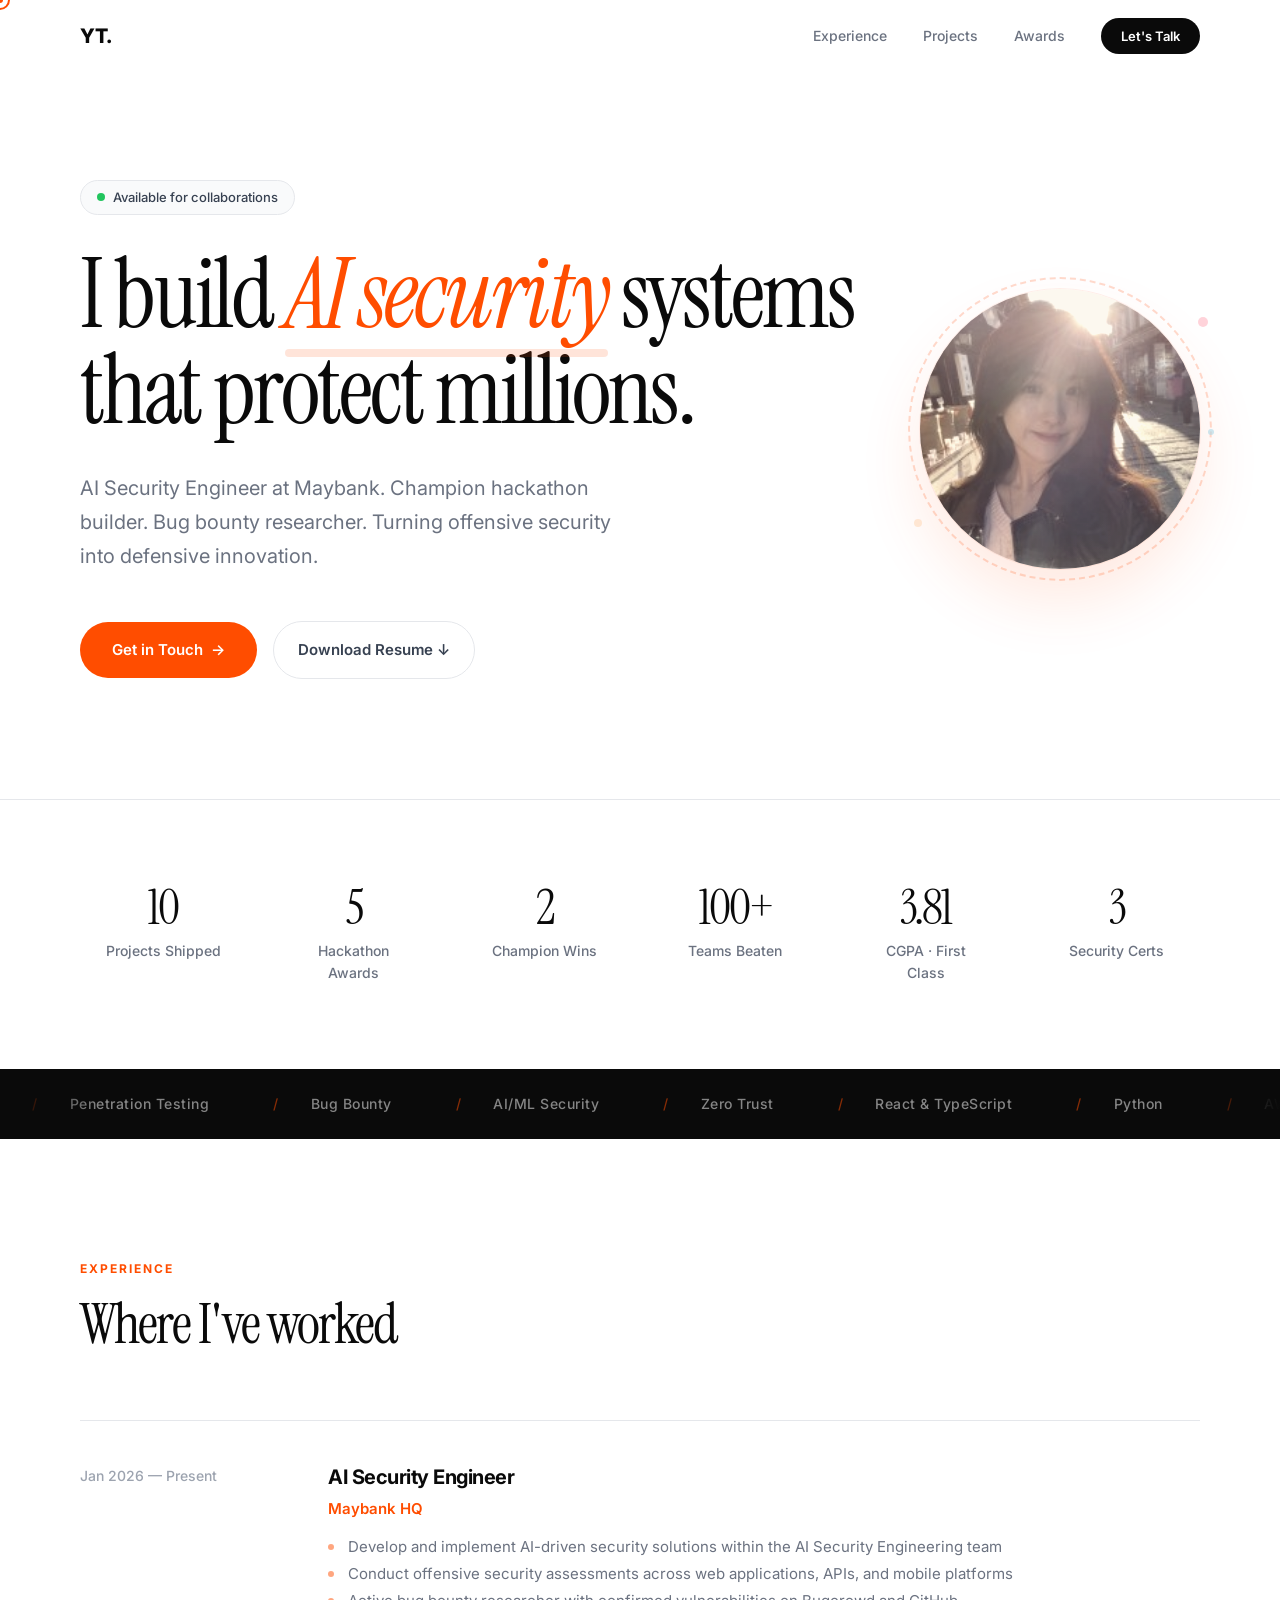
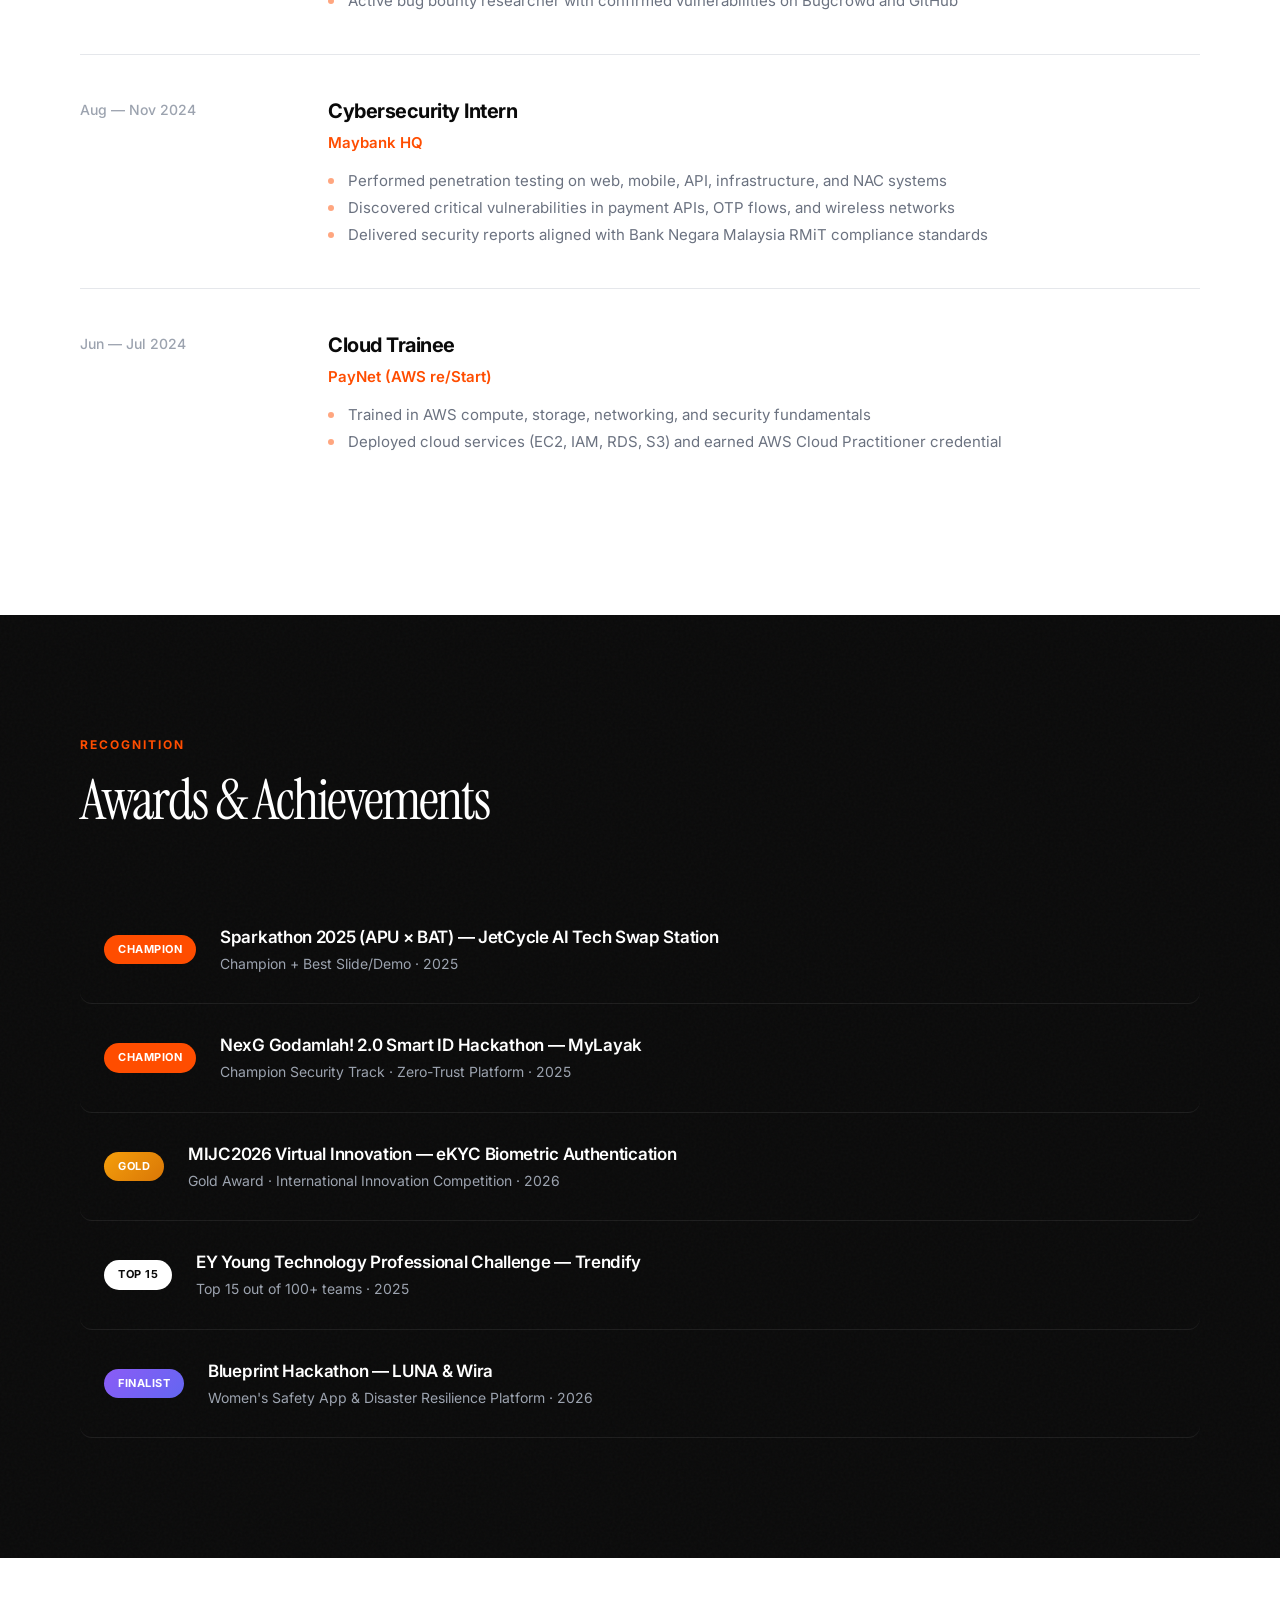
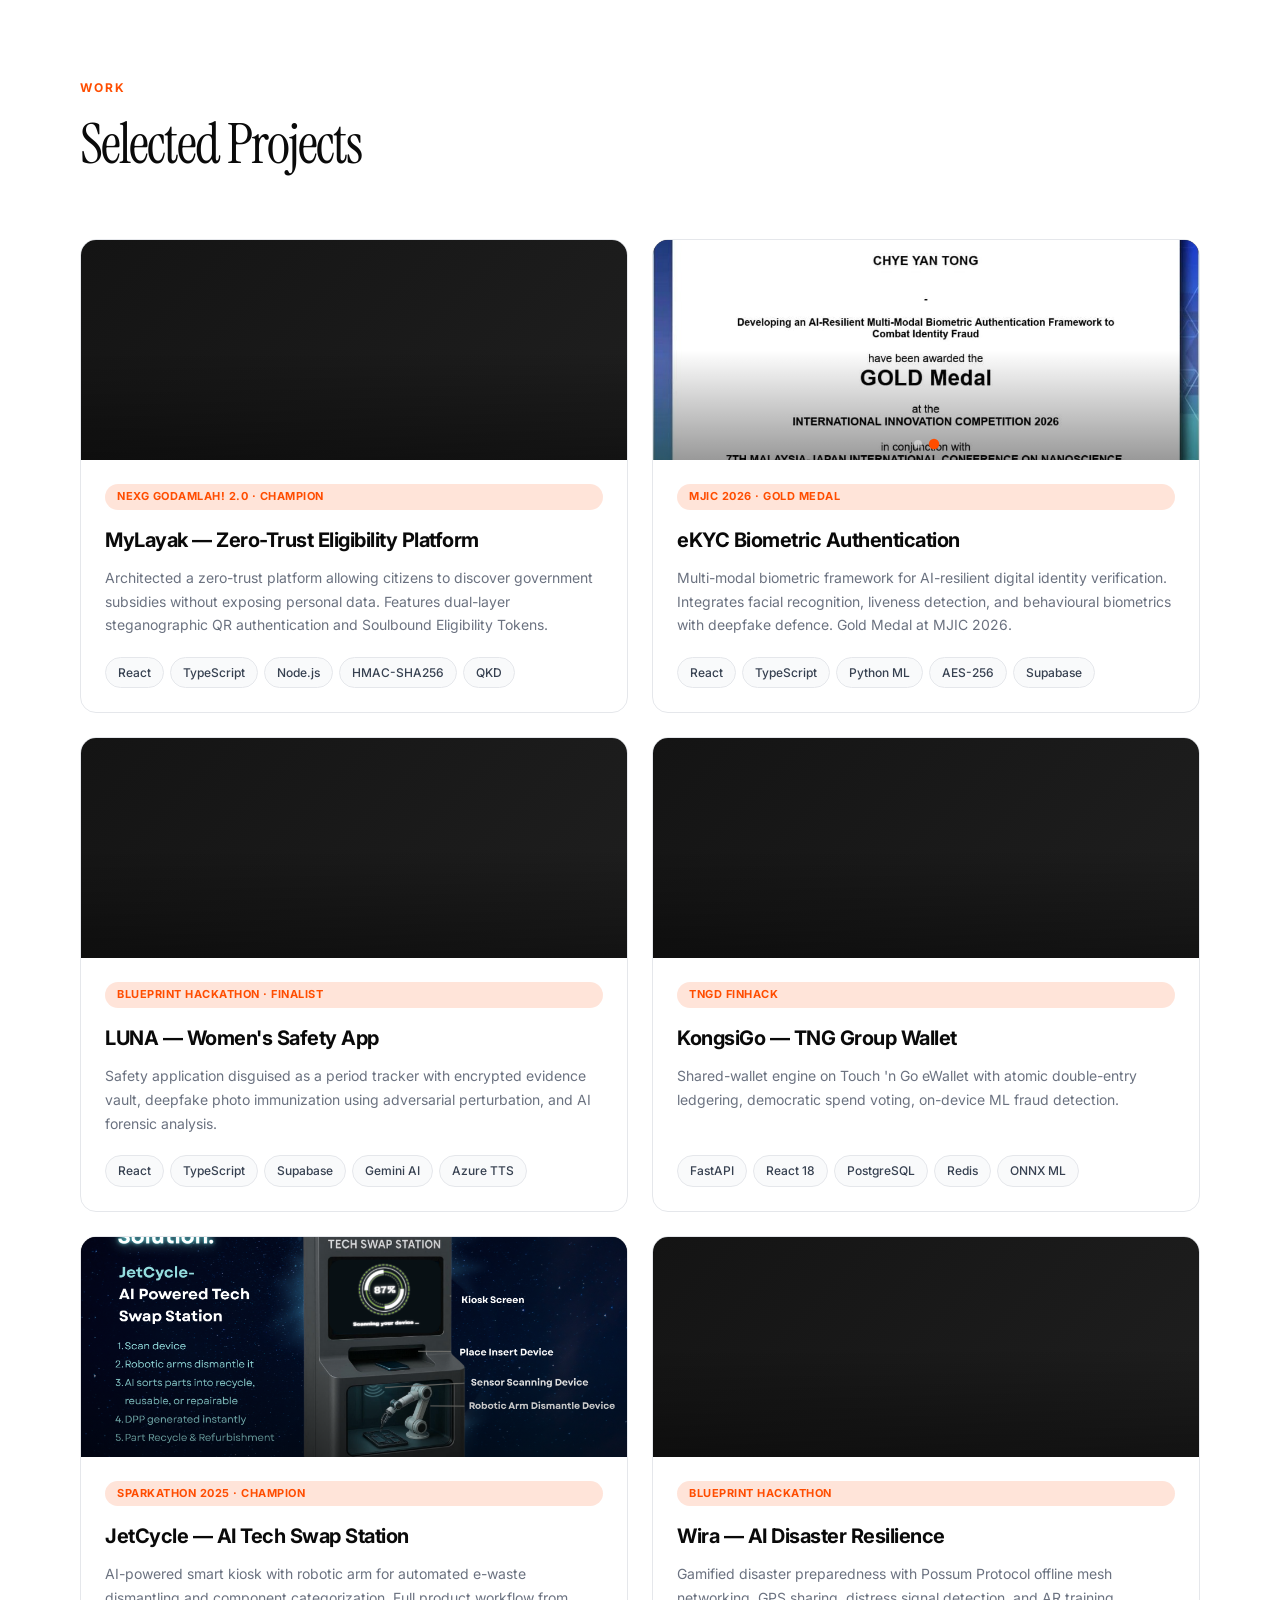
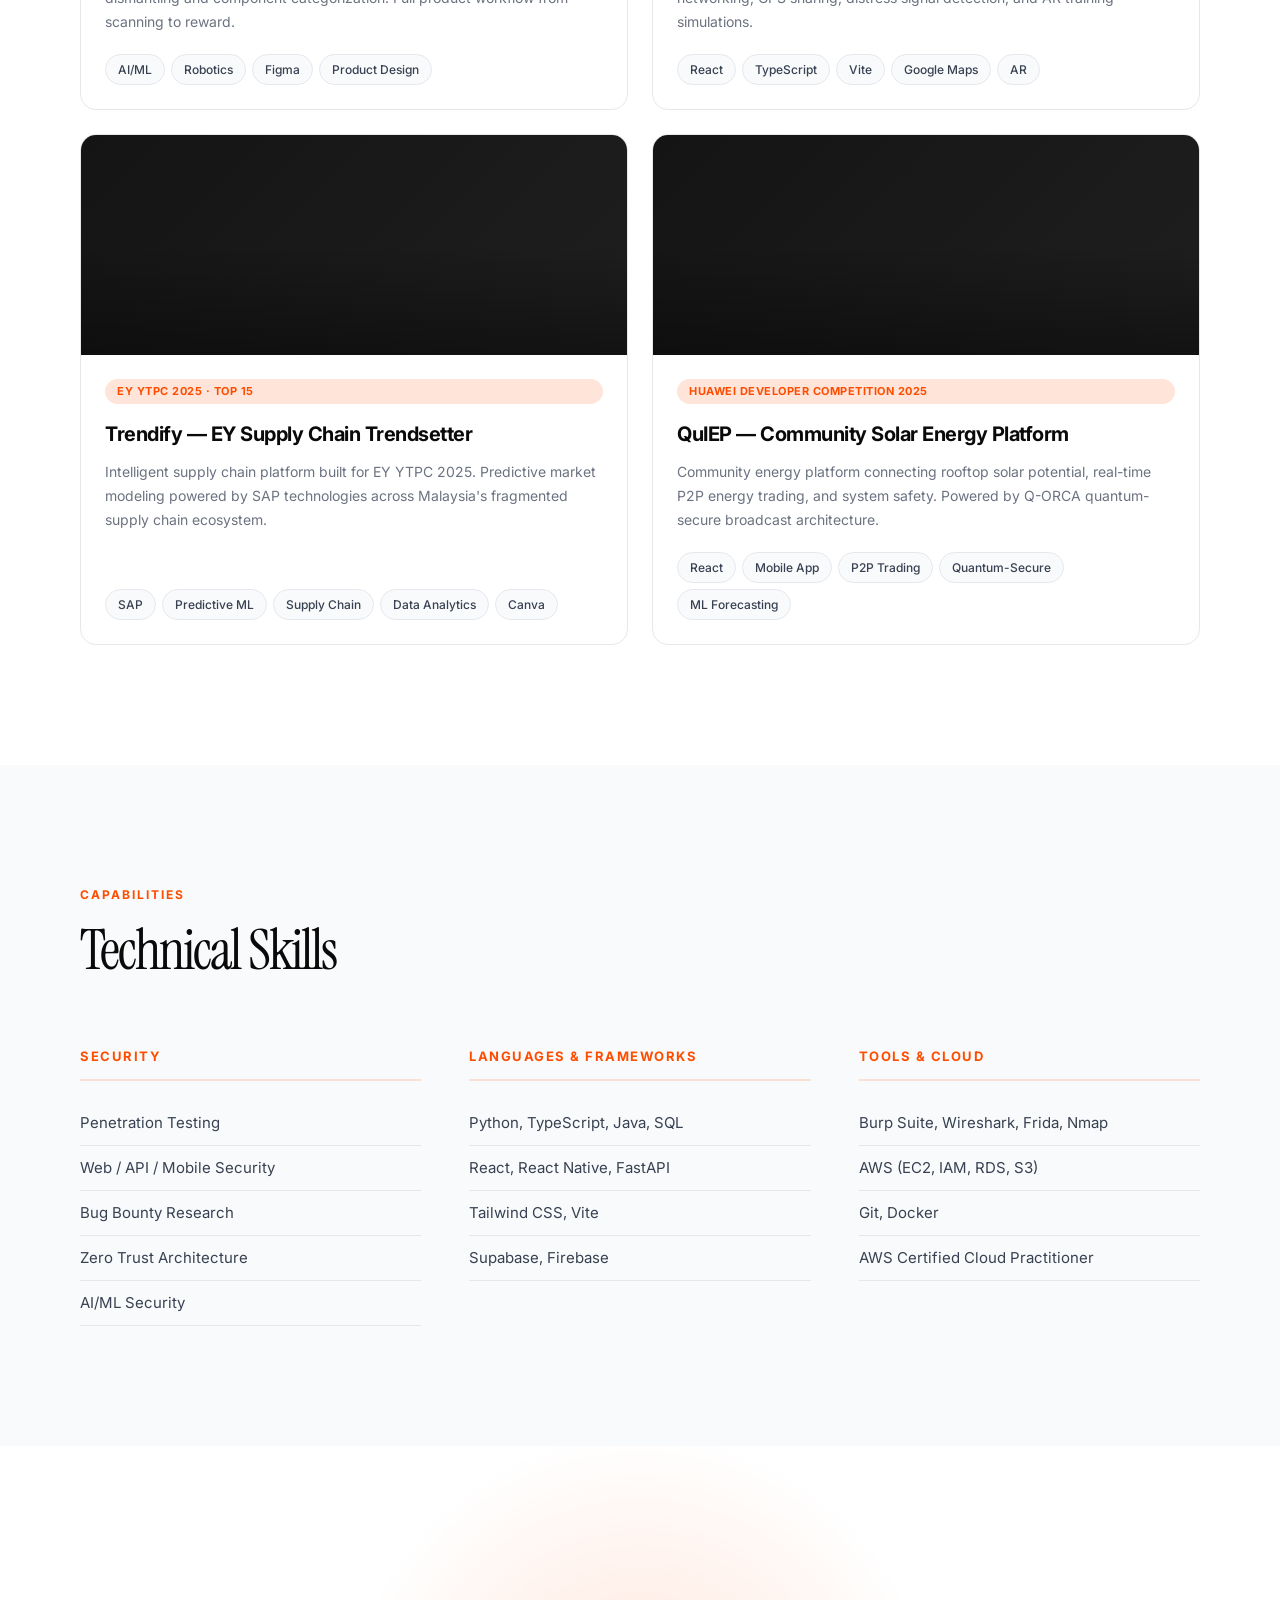
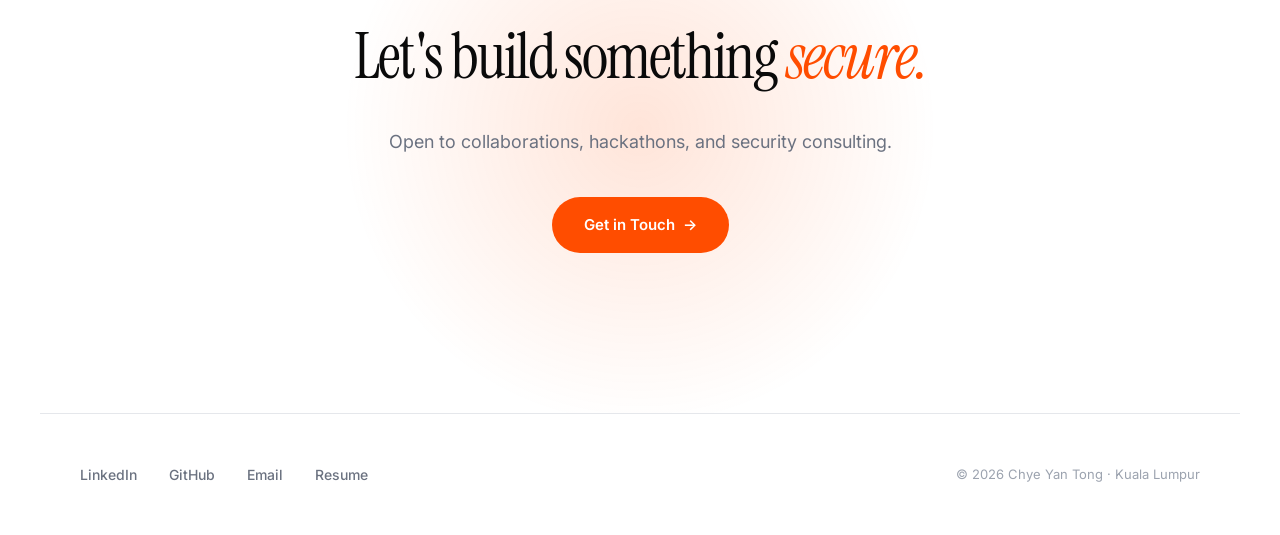
==== index.html @ 2841bfc0 "Initial portfolio with compressed videos" ====
<!DOCTYPE html>
<html lang="en">
<head>
    <meta charset="UTF-8">
    <meta name="viewport" content="width=device-width, initial-scale=1.0">
    <title>Chye Yan Tong — AI Security Engineer</title>
    <meta name="description" content="AI Security Engineer at Maybank. Building security systems that protect millions. Champion hackathon builder and bug bounty researcher.">
    <link rel="preconnect" href="https://fonts.googleapis.com">
    <link rel="preconnect" href="https://fonts.gstatic.com" crossorigin>
    <link href="https://fonts.googleapis.com/css2?family=Inter:wght@300;400;500;600;700;800;900&family=Instrument+Serif:ital@0;1&display=swap" rel="stylesheet">
    <style>
        * {
            margin: 0;
            padding: 0;
            box-sizing: border-box;
        }

        :root {
            --orange: #ff4d00;
            --orange-glow: rgba(255, 77, 0, 0.15);
            --black: #0a0a0a;
            --dark: #141414;
            --gray-900: #1a1a1a;
            --gray-700: #374151;
            --gray-500: #6b7280;
            --gray-400: #9ca3af;
            --gray-200: #e5e7eb;
            --gray-100: #f3f4f6;
            --gray-50: #f9fafb;
            --white: #ffffff;
            --radius: 16px;
        }

        html {
            scroll-behavior: smooth;
        }

        body {
            font-family: 'Inter', -apple-system, BlinkMacSystemFont, system-ui, sans-serif;
            background: var(--white);
            color: var(--black);
            -webkit-font-smoothing: antialiased;
            -moz-osx-font-smoothing: grayscale;
            line-height: 1.6;
            overflow-x: hidden;
            cursor: none;
        }

        /* ===== CUSTOM CURSOR ===== */
        .cursor {
            width: 20px;
            height: 20px;
            border: 2px solid var(--orange);
            border-radius: 50%;
            position: fixed;
            pointer-events: none;
            z-index: 9999;
            transition: transform 0.15s ease, width 0.2s, height 0.2s, border-color 0.2s;
            transform: translate(-50%, -50%);
        }

        .cursor-dot {
            width: 6px;
            height: 6px;
            background: var(--orange);
            border-radius: 50%;
            position: fixed;
            pointer-events: none;
            z-index: 9999;
            transform: translate(-50%, -50%);
            transition: transform 0.05s;
        }

        .cursor.hovering {
            width: 50px;
            height: 50px;
            border-color: var(--orange);
            background: var(--orange-glow);
        }

        /* ===== SCROLL PROGRESS ===== */
        .scroll-progress {
            position: fixed;
            top: 0;
            left: 0;
            height: 3px;
            background: var(--orange);
            z-index: 9999;
            transition: width 0.1s linear;
        }

        /* ===== ANIMATIONS ===== */
        @keyframes marquee {
            0% { transform: translateX(0); }
            100% { transform: translateX(-50%); }
        }

        @keyframes float {
            0%, 100% { transform: translateY(0); }
            50% { transform: translateY(-10px); }
        }

        @keyframes grain {
            0%, 100% { transform: translate(0, 0); }
            10% { transform: translate(-5%, -10%); }
            20% { transform: translate(-15%, 5%); }
            30% { transform: translate(7%, -25%); }
            40% { transform: translate(-5%, 25%); }
            50% { transform: translate(-15%, 10%); }
            60% { transform: translate(15%, 0%); }
            70% { transform: translate(0%, 15%); }
            80% { transform: translate(3%, 35%); }
            90% { transform: translate(-10%, 10%); }
        }

        /* Reveal system */
        [data-animate] {
            opacity: 0;
            transform: translateY(60px);
            transition: opacity 1s cubic-bezier(0.16, 1, 0.3, 1), 
                        transform 1s cubic-bezier(0.16, 1, 0.3, 1);
        }

        [data-animate].in-view {
            opacity: 1;
            transform: translateY(0);
        }

        [data-animate="fade"] {
            transform: none;
        }

        [data-animate="slide-left"] {
            transform: translateX(-60px);
        }

        [data-animate="slide-left"].in-view {
            transform: translateX(0);
        }

        [data-animate="slide-right"] {
            transform: translateX(60px);
        }

        [data-animate="slide-right"].in-view {
            transform: translateX(0);
        }

        [data-animate="scale"] {
            transform: scale(0.9);
        }

        [data-animate="scale"].in-view {
            transform: scale(1);
        }

        /* ===== NAV ===== */
        nav {
            position: fixed;
            top: 0;
            left: 0;
            right: 0;
            z-index: 1000;
            padding: 20px 0;
            transition: background 0.4s, backdrop-filter 0.4s, padding 0.3s;
        }

        nav.scrolled {
            background: rgba(255, 255, 255, 0.85);
            backdrop-filter: blur(20px) saturate(180%);
            -webkit-backdrop-filter: blur(20px) saturate(180%);
            padding: 14px 0;
            border-bottom: 1px solid rgba(0,0,0,0.05);
        }

        .nav-inner {
            max-width: 1200px;
            margin: 0 auto;
            padding: 0 40px;
            display: flex;
            align-items: center;
            justify-content: space-between;
        }

        .nav-logo {
            font-weight: 800;
            font-size: 20px;
            color: var(--black);
            text-decoration: none;
            letter-spacing: -0.5px;
            transition: opacity 0.2s;
        }

        .nav-logo:hover {
            opacity: 0.7;
        }

        .nav-links {
            display: flex;
            gap: 36px;
            list-style: none;
        }

        .nav-links a {
            color: var(--gray-500);
            text-decoration: none;
            font-size: 14px;
            font-weight: 500;
            transition: color 0.3s;
            position: relative;
        }

        .nav-links a:hover {
            color: var(--black);
        }

        .nav-cta {
            background: var(--black);
            color: var(--white) !important;
            padding: 10px 20px;
            border-radius: 100px;
            font-size: 13px !important;
            font-weight: 600 !important;
            transition: background 0.3s, transform 0.2s !important;
        }

        .nav-cta:hover {
            background: var(--orange) !important;
            transform: scale(1.05);
        }

        /* ===== HERO ===== */
        .hero {
            max-width: 1200px;
            margin: 0 auto;
            padding: 180px 40px 120px;
            position: relative;
            display: flex;
            justify-content: space-between;
            align-items: center;
            gap: 60px;
        }

        .hero-content {
            flex: 1;
            min-width: 0;
        }

        /* ===== PASTEL PHOTO ===== */
        .hero-photo {
            flex-shrink: 0;
            position: relative;
            animation: fadeInUp 1s cubic-bezier(0.16, 1, 0.3, 1) 0.8s both;
        }

        .hero-photo-wrapper {
            width: 280px;
            height: 280px;
            border-radius: 50%;
            overflow: hidden;
            position: relative;
            box-shadow: 0 32px 64px rgba(255, 77, 0, 0.12), 0 0 0 1px rgba(255, 77, 0, 0.08);
            transition: transform 0.5s cubic-bezier(0.16, 1, 0.3, 1), box-shadow 0.5s;
        }

        .hero-photo-wrapper:hover {
            transform: scale(1.05) rotate(2deg);
            box-shadow: 0 40px 80px rgba(255, 77, 0, 0.18), 0 0 0 2px rgba(255, 77, 0, 0.15);
        }

        .hero-photo-wrapper img {
            width: 100%;
            height: 100%;
            object-fit: cover;
            /* Pastel filter: soften saturation, boost brightness, gentle warmth */
            filter: saturate(0.6) brightness(1.15) contrast(0.88) sepia(0.15);
            transition: filter 0.5s, transform 0.5s;
        }

        .hero-photo-wrapper:hover img {
            filter: saturate(0.75) brightness(1.1) contrast(0.92) sepia(0.08);
            transform: scale(1.08);
        }

        /* Pastel overlay gradient */
        .hero-photo-wrapper::after {
            content: '';
            position: absolute;
            inset: 0;
            border-radius: 50%;
            background: linear-gradient(
                135deg,
                rgba(255, 182, 193, 0.2) 0%,
                rgba(255, 218, 185, 0.15) 30%,
                rgba(221, 160, 221, 0.12) 60%,
                rgba(173, 216, 230, 0.1) 100%
            );
            mix-blend-mode: screen;
            pointer-events: none;
        }

        /* Decorative ring */
        .hero-photo::before {
            content: '';
            position: absolute;
            inset: -12px;
            border-radius: 50%;
            border: 2px dashed rgba(255, 77, 0, 0.2);
            animation: spin 20s linear infinite;
        }

        /* Floating dots */
        .hero-photo .dot {
            position: absolute;
            width: 10px;
            height: 10px;
            border-radius: 50%;
            animation: float 3s ease-in-out infinite;
        }

        .hero-photo .dot-1 {
            background: rgba(255, 182, 193, 0.6);
            top: 10%;
            right: -8px;
            animation-delay: 0s;
        }

        .hero-photo .dot-2 {
            background: rgba(255, 218, 185, 0.6);
            bottom: 15%;
            left: -6px;
            animation-delay: 1s;
            width: 8px;
            height: 8px;
        }

        .hero-photo .dot-3 {
            background: rgba(173, 216, 230, 0.6);
            top: 50%;
            right: -14px;
            animation-delay: 2s;
            width: 6px;
            height: 6px;
        }

        @keyframes spin {
            from { transform: rotate(0deg); }
            to { transform: rotate(360deg); }
        }

        .hero-eyebrow {
            display: inline-flex;
            align-items: center;
            gap: 8px;
            background: var(--gray-50);
            border: 1px solid var(--gray-200);
            padding: 6px 16px;
            border-radius: 100px;
            font-size: 13px;
            font-weight: 500;
            color: var(--gray-700);
            margin-bottom: 32px;
            animation: fadeInUp 0.8s cubic-bezier(0.16, 1, 0.3, 1) 0.1s both;
        }

        .hero-eyebrow .pulse-dot {
            width: 8px;
            height: 8px;
            background: #22c55e;
            border-radius: 50%;
            animation: pulse 2s infinite;
        }

        @keyframes pulse {
            0%, 100% { opacity: 1; transform: scale(1); }
            50% { opacity: 0.5; transform: scale(0.8); }
        }

        @keyframes fadeInUp {
            from { opacity: 0; transform: translateY(30px); }
            to { opacity: 1; transform: translateY(0); }
        }

        .hero h1 {
            font-family: 'Instrument Serif', Georgia, serif;
            font-size: clamp(56px, 8vw, 96px);
            font-weight: 400;
            line-height: 1.0;
            letter-spacing: -3px;
            color: var(--black);
            margin-bottom: 32px;
            max-width: 900px;
            animation: fadeInUp 1s cubic-bezier(0.16, 1, 0.3, 1) 0.2s both;
        }

        .hero h1 em {
            font-style: italic;
            color: var(--orange);
            position: relative;
        }

        .hero h1 em::after {
            content: '';
            position: absolute;
            bottom: 0;
            left: 0;
            width: 100%;
            height: 8px;
            background: var(--orange-glow);
            border-radius: 4px;
        }

        .hero-sub {
            font-size: 20px;
            color: var(--gray-500);
            max-width: 540px;
            line-height: 1.7;
            margin-bottom: 48px;
            font-weight: 400;
            animation: fadeInUp 1s cubic-bezier(0.16, 1, 0.3, 1) 0.4s both;
        }

        .hero-buttons {
            display: flex;
            gap: 16px;
            align-items: center;
            animation: fadeInUp 1s cubic-bezier(0.16, 1, 0.3, 1) 0.6s both;
        }

        .btn-primary {
            display: inline-flex;
            align-items: center;
            gap: 8px;
            background: var(--orange);
            color: var(--white);
            padding: 16px 32px;
            border-radius: 100px;
            text-decoration: none;
            font-weight: 600;
            font-size: 15px;
            transition: all 0.3s cubic-bezier(0.16, 1, 0.3, 1);
            position: relative;
            overflow: hidden;
        }

        .btn-primary:hover {
            transform: translateY(-2px) scale(1.02);
            box-shadow: 0 20px 40px rgba(255, 77, 0, 0.3);
        }

        .btn-primary .arrow {
            transition: transform 0.3s;
        }

        .btn-primary:hover .arrow {
            transform: translateX(4px);
        }

        .btn-secondary {
            display: inline-flex;
            align-items: center;
            gap: 6px;
            color: var(--gray-700);
            padding: 16px 24px;
            text-decoration: none;
            font-weight: 600;
            font-size: 15px;
            border-radius: 100px;
            border: 1px solid var(--gray-200);
            transition: all 0.3s;
        }

        .btn-secondary:hover {
            border-color: var(--black);
            color: var(--black);
            transform: translateY(-2px);
        }

        /* ===== SOCIAL PROOF BAR ===== */
        .proof-bar {
            border-top: 1px solid var(--gray-200);
            padding: 60px 0;
        }

        .proof-inner {
            max-width: 1200px;
            margin: 0 auto;
            padding: 0 40px;
            display: grid;
            grid-template-columns: repeat(6, 1fr);
            gap: 24px;
        }

        .proof-item {
            text-align: center;
            padding: 24px;
            border-radius: var(--radius);
            transition: background 0.3s, transform 0.3s;
        }

        .proof-item:hover {
            background: var(--gray-50);
            transform: translateY(-4px);
        }

        .proof-number {
            font-family: 'Instrument Serif', Georgia, serif;
            font-size: 48px;
            font-weight: 400;
            color: var(--black);
            letter-spacing: -2px;
            line-height: 1;
            margin-bottom: 8px;
        }

        .proof-label {
            font-size: 14px;
            color: var(--gray-500);
            font-weight: 500;
        }

        /* ===== MARQUEE ===== */
        .marquee-section {
            overflow: hidden;
            padding: 24px 0;
            background: var(--black);
            position: relative;
        }

        .marquee-section::before,
        .marquee-section::after {
            content: '';
            position: absolute;
            top: 0;
            bottom: 0;
            width: 100px;
            z-index: 2;
        }

        .marquee-section::before {
            left: 0;
            background: linear-gradient(to right, var(--black), transparent);
        }

        .marquee-section::after {
            right: 0;
            background: linear-gradient(to left, var(--black), transparent);
        }

        .marquee-track {
            display: flex;
            width: max-content;
            animation: marquee 40s linear infinite;
        }

        .marquee-track:hover {
            animation-play-state: paused;
        }

        .marquee-item {
            padding: 0 32px;
            font-size: 14px;
            font-weight: 500;
            color: rgba(255,255,255,0.5);
            white-space: nowrap;
            letter-spacing: 0.5px;
            transition: color 0.3s;
        }

        .marquee-item:hover {
            color: var(--orange);
        }

        .marquee-item .sep {
            color: var(--orange);
            margin-right: 32px;
            opacity: 0.5;
        }

        /* ===== SECTIONS ===== */
        .section {
            max-width: 1200px;
            margin: 0 auto;
            padding: 120px 40px;
        }

        .section-header {
            margin-bottom: 64px;
        }

        .section-label {
            font-size: 12px;
            font-weight: 700;
            text-transform: uppercase;
            letter-spacing: 2px;
            color: var(--orange);
            margin-bottom: 16px;
        }

        .section-title {
            font-family: 'Instrument Serif', Georgia, serif;
            font-size: clamp(36px, 5vw, 56px);
            font-weight: 400;
            letter-spacing: -2px;
            color: var(--black);
            line-height: 1.1;
        }

        /* ===== EXPERIENCE ===== */
        .exp-list {
            display: flex;
            flex-direction: column;
            gap: 0;
        }

        .exp-item {
            display: grid;
            grid-template-columns: 200px 1fr;
            gap: 48px;
            padding: 40px 0;
            border-top: 1px solid var(--gray-200);
            transition: background 0.4s;
            position: relative;
        }

        .exp-item::before {
            content: '';
            position: absolute;
            left: -40px;
            right: -40px;
            top: 0;
            bottom: 0;
            background: transparent;
            transition: background 0.4s;
            border-radius: var(--radius);
            z-index: -1;
        }

        .exp-item:hover::before {
            background: var(--gray-50);
        }

        .exp-date {
            font-size: 14px;
            color: var(--gray-400);
            font-weight: 500;
            padding-top: 4px;
        }

        .exp-content {}

        .exp-role {
            font-size: 20px;
            font-weight: 700;
            color: var(--black);
            margin-bottom: 4px;
            letter-spacing: -0.5px;
        }

        .exp-company {
            font-size: 15px;
            color: var(--orange);
            font-weight: 600;
            margin-bottom: 12px;
        }

        .exp-desc {
            list-style: none;
        }

        .exp-desc li {
            font-size: 15px;
            color: var(--gray-500);
            line-height: 1.8;
            padding-left: 20px;
            position: relative;
        }

        .exp-desc li::before {
            content: '';
            position: absolute;
            left: 0;
            top: 11px;
            width: 6px;
            height: 6px;
            border-radius: 50%;
            background: var(--orange);
            opacity: 0.5;
        }

        /* ===== AWARDS ===== */
        .awards-section {
            background: var(--black);
            padding: 120px 0;
            position: relative;
            overflow: hidden;
        }

        .awards-section::before {
            content: '';
            position: absolute;
            inset: 0;
            background: url("data:image/svg+xml,%3Csvg viewBox='0 0 400 400' xmlns='http://www.w3.org/2000/svg'%3E%3Cfilter id='noiseFilter'%3E%3CfeTurbulence type='fractalNoise' baseFrequency='0.9' numOctaves='3' stitchTiles='stitch'/%3E%3C/filter%3E%3Crect width='100%25' height='100%25' filter='url(%23noiseFilter)'/%3E%3C/svg%3E");
            opacity: 0.03;
            animation: grain 8s steps(10) infinite;
        }

        .awards-inner {
            max-width: 1200px;
            margin: 0 auto;
            padding: 0 40px;
            position: relative;
        }

        .awards-section .section-label {
            color: var(--orange);
        }

        .awards-section .section-title {
            color: var(--white);
        }

        .awards-grid {
            display: grid;
            gap: 0;
        }

        .award-item {
            display: flex;
            align-items: center;
            gap: 24px;
            padding: 28px 24px;
            border-bottom: 1px solid rgba(255,255,255,0.08);
            border-radius: 12px;
            transition: all 0.4s cubic-bezier(0.16, 1, 0.3, 1);
            cursor: default;
        }

        .award-item:hover {
            background: rgba(255, 77, 0, 0.08);
            transform: translateX(12px);
            border-color: transparent;
        }

        .award-badge {
            background: var(--orange);
            color: var(--white);
            font-size: 11px;
            font-weight: 700;
            padding: 6px 14px;
            border-radius: 100px;
            white-space: nowrap;
            letter-spacing: 0.5px;
            flex-shrink: 0;
        }

        .award-badge.gold {
            background: linear-gradient(135deg, #f59e0b, #d97706);
        }

        .award-badge.top15 {
            background: var(--white);
            color: var(--black);
        }

        .award-badge.finalist {
            background: linear-gradient(135deg, #8b5cf6, #6366f1);
        }

        .award-info h4 {
            font-size: 17px;
            font-weight: 600;
            color: var(--white);
            margin-bottom: 2px;
            letter-spacing: -0.3px;
        }

        .award-info p {
            font-size: 14px;
            color: var(--gray-400);
        }

        /* ===== PROJECTS ===== */
        .projects-grid {
            display: grid;
            grid-template-columns: repeat(2, 1fr);
            gap: 24px;
        }

        .project-card {
            border: 1px solid var(--gray-200);
            border-radius: var(--radius);
            overflow: hidden;
            transition: all 0.5s cubic-bezier(0.16, 1, 0.3, 1);
            cursor: pointer;
            position: relative;
            display: flex;
            flex-direction: column;
        }

        .project-card::before {
            content: '';
            position: absolute;
            inset: 0;
            border-radius: var(--radius);
            padding: 1px;
            background: linear-gradient(135deg, transparent 40%, var(--orange));
            -webkit-mask: linear-gradient(#fff 0 0) content-box, linear-gradient(#fff 0 0);
            mask: linear-gradient(#fff 0 0) content-box, linear-gradient(#fff 0 0);
            -webkit-mask-composite: xor;
            mask-composite: exclude;
            opacity: 0;
            transition: opacity 0.5s;
            z-index: 1;
        }

        .project-card:hover::before {
            opacity: 1;
        }

        .project-card:hover {
            transform: translateY(-8px);
            box-shadow: 0 32px 64px rgba(0,0,0,0.08);
            border-color: transparent;
        }

        .project-img {
            width: 100%;
            height: 220px;
            background: linear-gradient(135deg, var(--dark) 0%, #1f1f1f 100%);
            display: flex;
            align-items: center;
            justify-content: center;
            position: relative;
            overflow: hidden;
            flex-shrink: 0;
        }

        .project-img::after {
            content: '';
            position: absolute;
            inset: 0;
            background: linear-gradient(to bottom, transparent 50%, rgba(0,0,0,0.4));
            pointer-events: none;
        }

        .project-img img,
        .project-img video {
            width: 100%;
            height: 100%;
            object-fit: cover;
            transition: transform 0.8s cubic-bezier(0.16, 1, 0.3, 1);
        }

        .project-card:hover .project-img img,
        .project-card:hover .project-img video {
            transform: scale(1.08);
        }

        /* Play overlay icon on video cards */
        .project-img .play-overlay {
            position: absolute;
            inset: 0;
            display: flex;
            align-items: center;
            justify-content: center;
            z-index: 2;
            opacity: 0;
            transition: opacity 0.3s;
        }

        .project-card:hover .project-img .play-overlay {
            opacity: 1;
        }

        .play-overlay span {
            width: 48px;
            height: 48px;
            border-radius: 50%;
            background: rgba(255, 77, 0, 0.9);
            color: #fff;
            display: flex;
            align-items: center;
            justify-content: center;
            font-size: 18px;
            backdrop-filter: blur(8px);
            box-shadow: 0 8px 24px rgba(255, 77, 0, 0.3);
        }

        .project-body {
            padding: 24px;
            flex: 1;
            display: flex;
            flex-direction: column;
        }

        .project-body p {
            flex: 1;
        }

        /* Video lightbox */
        .video-lightbox {
            position: fixed;
            inset: 0;
            z-index: 9999;
            background: rgba(0, 0, 0, 0.9);
            display: flex;
            align-items: center;
            justify-content: center;
            opacity: 0;
            visibility: hidden;
            transition: all 0.4s cubic-bezier(0.16, 1, 0.3, 1);
            cursor: pointer;
        }

        .video-lightbox.active {
            opacity: 1;
            visibility: visible;
        }

        .video-lightbox video {
            max-width: 90vw;
            max-height: 85vh;
            border-radius: 12px;
            box-shadow: 0 32px 80px rgba(0,0,0,0.5);
            transform: scale(0.9);
            transition: transform 0.4s cubic-bezier(0.16, 1, 0.3, 1);
        }

        .video-lightbox.active video {
            transform: scale(1);
        }

        .video-lightbox-close {
            position: absolute;
            top: 24px;
            right: 32px;
            color: #fff;
            font-size: 32px;
            cursor: pointer;
            opacity: 0.7;
            transition: opacity 0.3s;
            z-index: 10;
        }

        .video-lightbox-close:hover {
            opacity: 1;
        }

        /* ===== IMAGE LIGHTBOX ===== */
        .image-lightbox {
            position: fixed;
            inset: 0;
            z-index: 9999;
            background: rgba(0, 0, 0, 0.92);
            display: flex;
            align-items: center;
            justify-content: center;
            flex-direction: column;
            gap: 16px;
            opacity: 0;
            visibility: hidden;
            transition: all 0.4s cubic-bezier(0.16, 1, 0.3, 1);
            cursor: pointer;
        }

        .image-lightbox.active {
            opacity: 1;
            visibility: visible;
        }

        .image-lightbox img {
            max-width: 85vw;
            max-height: 80vh;
            border-radius: 12px;
            box-shadow: 0 32px 80px rgba(0,0,0,0.5);
            transform: scale(0.9);
            transition: transform 0.4s cubic-bezier(0.16, 1, 0.3, 1);
            object-fit: contain;
        }

        .image-lightbox.active img {
            transform: scale(1);
        }

        .image-lightbox .lb-nav {
            display: flex;
            gap: 12px;
        }

        .image-lightbox .lb-nav span {
            width: 10px;
            height: 10px;
            border-radius: 50%;
            background: rgba(255,255,255,0.3);
            cursor: pointer;
            transition: all 0.3s;
        }

        .image-lightbox .lb-nav span.active {
            background: var(--orange);
            transform: scale(1.3);
        }

        .image-lightbox-close {
            position: absolute;
            top: 24px;
            right: 32px;
            color: #fff;
            font-size: 32px;
            cursor: pointer;
            opacity: 0.7;
            transition: opacity 0.3s;
            z-index: 10;
        }

        .image-lightbox-close:hover {
            opacity: 1;
        }

        /* ===== IMAGE GALLERY (eKYC) ===== */
        .ekyc-gallery {
            position: relative;
        }

        .ekyc-gallery .ekyc-img {
            position: absolute;
            inset: 0;
            width: 100%;
            height: 100%;
            object-fit: cover;
            opacity: 0;
            transition: opacity 0.8s ease;
        }

        .ekyc-gallery .ekyc-img.active {
            opacity: 1;
        }

        .gallery-dots {
            position: absolute;
            bottom: 12px;
            left: 50%;
            transform: translateX(-50%);
            display: flex;
            gap: 8px;
            z-index: 5;
        }

        .gallery-dot {
            width: 8px;
            height: 8px;
            border-radius: 50%;
            background: rgba(255,255,255,0.4);
            cursor: pointer;
            transition: all 0.3s;
        }

        .gallery-dot.active {
            background: var(--orange);
            transform: scale(1.3);
        }

        .project-tag {
            display: inline-block;
            background: var(--orange-glow);
            color: var(--orange);
            font-size: 11px;
            font-weight: 700;
            padding: 4px 12px;
            border-radius: 100px;
            margin-bottom: 14px;
            letter-spacing: 0.5px;
            text-transform: uppercase;
        }

        .project-body h3 {
            font-size: 20px;
            font-weight: 700;
            margin-bottom: 10px;
            letter-spacing: -0.5px;
            color: var(--black);
        }

        .project-body p {
            font-size: 14px;
            color: var(--gray-500);
            line-height: 1.7;
            margin-bottom: 20px;
        }

        .project-tech {
            display: flex;
            flex-wrap: wrap;
            gap: 6px;
        }

        .project-tech span {
            font-size: 12px;
            background: var(--gray-50);
            color: var(--gray-700);
            padding: 5px 12px;
            border-radius: 100px;
            font-weight: 500;
            border: 1px solid var(--gray-200);
            transition: all 0.3s;
        }

        .project-tech span:hover {
            background: var(--black);
            color: var(--white);
            border-color: var(--black);
            transform: translateY(-2px);
        }

        /* ===== SKILLS ===== */
        .skills-section {
            background: var(--gray-50);
            padding: 120px 0;
        }

        .skills-inner {
            max-width: 1200px;
            margin: 0 auto;
            padding: 0 40px;
        }

        .skills-grid {
            display: grid;
            grid-template-columns: repeat(3, 1fr);
            gap: 48px;
        }

        .skill-group h4 {
            font-size: 13px;
            font-weight: 700;
            text-transform: uppercase;
            letter-spacing: 1.5px;
            color: var(--orange);
            margin-bottom: 20px;
            padding-bottom: 12px;
            border-bottom: 2px solid var(--orange-glow);
        }

        .skill-group ul {
            list-style: none;
        }

        .skill-group li {
            font-size: 15px;
            color: var(--gray-700);
            padding: 10px 0;
            border-bottom: 1px solid var(--gray-200);
            transition: all 0.3s cubic-bezier(0.16, 1, 0.3, 1);
            cursor: default;
        }

        .skill-group li:hover {
            padding-left: 12px;
            color: var(--orange);
            border-color: var(--orange-glow);
        }

        /* ===== CTA ===== */
        .cta-section {
            text-align: center;
            padding: 160px 40px;
            position: relative;
            overflow: hidden;
        }

        .cta-section::before {
            content: '';
            position: absolute;
            width: 600px;
            height: 600px;
            border-radius: 50%;
            background: radial-gradient(circle, var(--orange-glow) 0%, transparent 70%);
            top: 50%;
            left: 50%;
            transform: translate(-50%, -50%);
            animation: float 6s ease-in-out infinite;
        }

        .cta-section h2 {
            font-family: 'Instrument Serif', Georgia, serif;
            font-size: clamp(40px, 6vw, 64px);
            font-weight: 400;
            letter-spacing: -2px;
            margin-bottom: 20px;
            position: relative;
        }

        .cta-section p {
            color: var(--gray-500);
            font-size: 18px;
            margin-bottom: 40px;
            position: relative;
        }

        .cta-section .btn-primary {
            position: relative;
        }

        /* ===== FOOTER ===== */
        footer {
            max-width: 1200px;
            margin: 0 auto;
            padding: 48px 40px;
            border-top: 1px solid var(--gray-200);
            display: flex;
            justify-content: space-between;
            align-items: center;
            flex-wrap: wrap;
            gap: 16px;
        }

        .footer-links {
            display: flex;
            gap: 32px;
            list-style: none;
        }

        .footer-links a {
            color: var(--gray-500);
            text-decoration: none;
            font-size: 14px;
            font-weight: 500;
            transition: color 0.3s, transform 0.2s;
            display: inline-block;
        }

        .footer-links a:hover {
            color: var(--orange);
            transform: translateY(-2px);
        }

        .footer-copy {
            font-size: 13px;
            color: var(--gray-400);
        }

        /* ===== RESPONSIVE ===== */
        @media (max-width: 900px) {
            .projects-grid {
                grid-template-columns: 1fr;
            }

            .skills-grid {
                grid-template-columns: 1fr;
            }

            .proof-inner {
                grid-template-columns: repeat(3, 1fr);
            }

            .exp-item {
                grid-template-columns: 1fr;
                gap: 8px;
            }
        }

        @media (max-width: 640px) {
            .nav-inner {
                padding: 0 20px;
            }

            .nav-links {
                gap: 16px;
            }

            .hero {
                padding: 140px 20px 80px;
                flex-direction: column;
                text-align: center;
            }

            .hero-photo-wrapper {
                width: 200px;
                height: 200px;
            }

            .hero h1 {
                letter-spacing: -1.5px;
            }

            .hero-buttons {
                justify-content: center;
            }

            .section {
                padding: 80px 20px;
            }

            .awards-inner {
                padding: 0 20px;
            }

            .skills-inner {
                padding: 0 20px;
            }

            .proof-inner {
                padding: 0 20px;
                grid-template-columns: repeat(2, 1fr);
                gap: 16px;
            }

            .hero-buttons {
                flex-direction: column;
                align-items: flex-start;
            }

            .award-item {
                flex-direction: column;
                align-items: flex-start;
                gap: 12px;
            }

            footer {
                flex-direction: column;
                text-align: center;
                padding: 40px 20px;
            }

            .cursor, .cursor-dot {
                display: none;
            }

            body {
                cursor: auto;
            }
        }
    </style>
</head>
<body>

    <!-- CUSTOM CURSOR -->
    <div class="cursor" id="cursor"></div>
    <div class="cursor-dot" id="cursorDot"></div>

    <!-- SCROLL PROGRESS -->
    <div class="scroll-progress" id="scrollProgress"></div>

    <!-- NAV -->
    <nav id="navbar">
        <div class="nav-inner">
            <a href="#" class="nav-logo">YT.</a>
            <ul class="nav-links">
                <li><a href="#experience">Experience</a></li>
                <li><a href="#projects">Projects</a></li>
                <li><a href="#awards">Awards</a></li>
                <li><a href="mailto:chyeyantong03@gmail.com" class="nav-cta">Let's Talk</a></li>
            </ul>
        </div>
    </nav>

    <!-- HERO -->
    <section class="hero">
        <div class="hero-content">
            <div class="hero-eyebrow">
                <span class="pulse-dot"></span>
                Available for collaborations
            </div>
            <h1>I build <em>AI security</em> systems that protect millions.</h1>
            <p class="hero-sub">AI Security Engineer at Maybank. Champion hackathon builder. Bug bounty researcher. Turning offensive security into defensive innovation.</p>
            <div class="hero-buttons">
                <a href="mailto:chyeyantong03@gmail.com" class="btn-primary">Get in Touch <span class="arrow">→</span></a>
                <a href="Chye_Yan_Tong_Resume_2026.pdf" class="btn-secondary">Download Resume ↓</a>
            </div>
        </div>
        <div class="hero-photo">
            <div class="hero-photo-wrapper">
                <img src="profile.jpg" alt="Chye Yan Tong">
            </div>
            <span class="dot dot-1"></span>
            <span class="dot dot-2"></span>
            <span class="dot dot-3"></span>
        </div>
    </section>

    <!-- PROOF BAR -->
    <div class="proof-bar">
        <div class="proof-inner">
            <div class="proof-item" data-animate>
                <div class="proof-number" data-count="10">0</div>
                <div class="proof-label">Projects Shipped</div>
            </div>
            <div class="proof-item" data-animate>
                <div class="proof-number" data-count="5">0</div>
                <div class="proof-label">Hackathon Awards</div>
            </div>
            <div class="proof-item" data-animate>
                <div class="proof-number" data-count="2">0</div>
                <div class="proof-label">Champion Wins</div>
            </div>
            <div class="proof-item" data-animate>
                <div class="proof-number" data-count="100" data-suffix="+">0</div>
                <div class="proof-label">Teams Beaten</div>
            </div>
            <div class="proof-item" data-animate>
                <div class="proof-number" data-count="3.81" data-decimal="true">0</div>
                <div class="proof-label">CGPA · First Class</div>
            </div>
            <div class="proof-item" data-animate>
                <div class="proof-number" data-count="3">0</div>
                <div class="proof-label">Security Certs</div>
            </div>
        </div>
    </div>

    <!-- MARQUEE -->
    <div class="marquee-section">
        <div class="marquee-track">
            <span class="marquee-item"><span class="sep">/</span>Penetration Testing</span>
            <span class="marquee-item"><span class="sep">/</span>Bug Bounty</span>
            <span class="marquee-item"><span class="sep">/</span>AI/ML Security</span>
            <span class="marquee-item"><span class="sep">/</span>Zero Trust</span>
            <span class="marquee-item"><span class="sep">/</span>React & TypeScript</span>
            <span class="marquee-item"><span class="sep">/</span>Python</span>
            <span class="marquee-item"><span class="sep">/</span>AWS Cloud</span>
            <span class="marquee-item"><span class="sep">/</span>Burp Suite</span>
            <span class="marquee-item"><span class="sep">/</span>FastAPI</span>
            <span class="marquee-item"><span class="sep">/</span>Docker</span>
            <span class="marquee-item"><span class="sep">/</span>Frida</span>
            <span class="marquee-item"><span class="sep">/</span>Mobile Security</span>
            <span class="marquee-item"><span class="sep">/</span>Penetration Testing</span>
            <span class="marquee-item"><span class="sep">/</span>Bug Bounty</span>
            <span class="marquee-item"><span class="sep">/</span>AI/ML Security</span>
            <span class="marquee-item"><span class="sep">/</span>Zero Trust</span>
            <span class="marquee-item"><span class="sep">/</span>React & TypeScript</span>
            <span class="marquee-item"><span class="sep">/</span>Python</span>
            <span class="marquee-item"><span class="sep">/</span>AWS Cloud</span>
            <span class="marquee-item"><span class="sep">/</span>Burp Suite</span>
            <span class="marquee-item"><span class="sep">/</span>FastAPI</span>
            <span class="marquee-item"><span class="sep">/</span>Docker</span>
            <span class="marquee-item"><span class="sep">/</span>Frida</span>
            <span class="marquee-item"><span class="sep">/</span>Mobile Security</span>
        </div>
    </div>

    <!-- EXPERIENCE -->
    <section class="section" id="experience">
        <div class="section-header" data-animate>
            <div class="section-label">Experience</div>
            <h2 class="section-title">Where I've worked</h2>
        </div>

        <div class="exp-list">
            <div class="exp-item" data-animate>
                <div class="exp-date">Jan 2026 — Present</div>
                <div class="exp-content">
                    <div class="exp-role">AI Security Engineer</div>
                    <div class="exp-company">Maybank HQ</div>
                    <ul class="exp-desc">
                        <li>Develop and implement AI-driven security solutions within the AI Security Engineering team</li>
                        <li>Conduct offensive security assessments across web applications, APIs, and mobile platforms</li>
                        <li>Active bug bounty researcher with confirmed vulnerabilities on Bugcrowd and GitHub</li>
                    </ul>
                </div>
            </div>

            <div class="exp-item" data-animate>
                <div class="exp-date">Aug — Nov 2024</div>
                <div class="exp-content">
                    <div class="exp-role">Cybersecurity Intern</div>
                    <div class="exp-company">Maybank HQ</div>
                    <ul class="exp-desc">
                        <li>Performed penetration testing on web, mobile, API, infrastructure, and NAC systems</li>
                        <li>Discovered critical vulnerabilities in payment APIs, OTP flows, and wireless networks</li>
                        <li>Delivered security reports aligned with Bank Negara Malaysia RMiT compliance standards</li>
                    </ul>
                </div>
            </div>

            <div class="exp-item" data-animate>
                <div class="exp-date">Jun — Jul 2024</div>
                <div class="exp-content">
                    <div class="exp-role">Cloud Trainee</div>
                    <div class="exp-company">PayNet (AWS re/Start)</div>
                    <ul class="exp-desc">
                        <li>Trained in AWS compute, storage, networking, and security fundamentals</li>
                        <li>Deployed cloud services (EC2, IAM, RDS, S3) and earned AWS Cloud Practitioner credential</li>
                    </ul>
                </div>
            </div>
        </div>
    </section>

    <!-- AWARDS -->
    <section class="awards-section" id="awards">
        <div class="awards-inner">
            <div class="section-header" data-animate>
                <div class="section-label">Recognition</div>
                <h2 class="section-title">Awards & Achievements</h2>
            </div>

            <div class="awards-grid">
                <div class="award-item" data-animate>
                    <span class="award-badge">CHAMPION</span>
                    <div class="award-info">
                        <h4>Sparkathon 2025 (APU × BAT) — JetCycle AI Tech Swap Station</h4>
                        <p>Champion + Best Slide/Demo · 2025</p>
                    </div>
                </div>
                <div class="award-item" data-animate>
                    <span class="award-badge">CHAMPION</span>
                    <div class="award-info">
                        <h4>NexG Godamlah! 2.0 Smart ID Hackathon — MyLayak</h4>
                        <p>Champion Security Track · Zero-Trust Platform · 2025</p>
                    </div>
                </div>
                <div class="award-item" data-animate>
                    <span class="award-badge gold">GOLD</span>
                    <div class="award-info">
                        <h4>MIJC2026 Virtual Innovation — eKYC Biometric Authentication</h4>
                        <p>Gold Award · International Innovation Competition · 2026</p>
                    </div>
                </div>
                <div class="award-item" data-animate>
                    <span class="award-badge top15">TOP 15</span>
                    <div class="award-info">
                        <h4>EY Young Technology Professional Challenge — Trendify</h4>
                        <p>Top 15 out of 100+ teams · 2025</p>
                    </div>
                </div>
                <div class="award-item" data-animate>
                    <span class="award-badge finalist">FINALIST</span>
                    <div class="award-info">
                        <h4>Blueprint Hackathon — LUNA & Wira</h4>
                        <p>Women's Safety App & Disaster Resilience Platform · 2026</p>
                    </div>
                </div>
            </div>
        </div>
    </section>

    <!-- PROJECTS -->
    <section class="section" id="projects">
        <div class="section-header" data-animate>
            <div class="section-label">Work</div>
            <h2 class="section-title">Selected Projects</h2>
        </div>

        <div class="projects-grid">
            <div class="project-card" data-animate="scale" data-video="mylayak.mp4">
                <div class="project-img">
                    <video src="mylayak.mp4" muted loop playsinline preload="metadata"></video>
                    <div class="play-overlay"><span>&#9654;</span></div>
                </div>
                <div class="project-body">
                    <span class="project-tag">NexG Godamlah! 2.0 · Champion</span>
                    <h3>MyLayak — Zero-Trust Eligibility Platform</h3>
                    <p>Architected a zero-trust platform allowing citizens to discover government subsidies without exposing personal data. Features dual-layer steganographic QR authentication and Soulbound Eligibility Tokens.</p>
                    <div class="project-tech">
                        <span>React</span>
                        <span>TypeScript</span>
                        <span>Node.js</span>
                        <span>HMAC-SHA256</span>
                        <span>QKD</span>
                    </div>
                </div>
            </div>

            <div class="project-card" data-animate="scale" data-images="ekyc_cert.jpg,ekyc_readme.jpg">
                <div class="project-img ekyc-gallery">
                    <img src="ekyc_cert.jpg" alt="eKYC" class="ekyc-img active">
                    <img src="ekyc_readme.jpg" alt="MJIC Gold Medal" class="ekyc-img">
                    <div class="gallery-dots">
                        <span class="gallery-dot active"></span>
                        <span class="gallery-dot"></span>
                    </div>
                </div>
                <div class="project-body">
                    <span class="project-tag">MJIC 2026 · Gold Medal</span>
                    <h3>eKYC Biometric Authentication</h3>
                    <p>Multi-modal biometric framework for AI-resilient digital identity verification. Integrates facial recognition, liveness detection, and behavioural biometrics with deepfake defence. Gold Medal at MJIC 2026.</p>
                    <div class="project-tech">
                        <span>React</span>
                        <span>TypeScript</span>
                        <span>Python ML</span>
                        <span>AES-256</span>
                        <span>Supabase</span>
                    </div>
                </div>
            </div>

            <div class="project-card" data-animate="scale" data-video="luna.mp4">
                <div class="project-img">
                    <video src="luna.mp4" muted loop playsinline preload="metadata"></video>
                    <div class="play-overlay"><span>&#9654;</span></div>
                </div>
                <div class="project-body">
                    <span class="project-tag">Blueprint Hackathon · Finalist</span>
                    <h3>LUNA — Women's Safety App</h3>
                    <p>Safety application disguised as a period tracker with encrypted evidence vault, deepfake photo immunization using adversarial perturbation, and AI forensic analysis.</p>
                    <div class="project-tech">
                        <span>React</span>
                        <span>TypeScript</span>
                        <span>Supabase</span>
                        <span>Gemini AI</span>
                        <span>Azure TTS</span>
                    </div>
                </div>
            </div>

            <div class="project-card" data-animate="scale" data-video="tng.mp4">
                <div class="project-img">
                    <video src="tng.mp4" muted loop playsinline preload="metadata"></video>
                    <div class="play-overlay"><span>&#9654;</span></div>
                </div>
                <div class="project-body">
                    <span class="project-tag">TNGD FinHack</span>
                    <h3>KongsiGo — TNG Group Wallet</h3>
                    <p>Shared-wallet engine on Touch 'n Go eWallet with atomic double-entry ledgering, democratic spend voting, on-device ML fraud detection.</p>
                    <div class="project-tech">
                        <span>FastAPI</span>
                        <span>React 18</span>
                        <span>PostgreSQL</span>
                        <span>Redis</span>
                        <span>ONNX ML</span>
                    </div>
                </div>
            </div>

            <div class="project-card" data-animate="scale" data-images="jetcycle.png">
                <div class="project-img">
                    <img src="jetcycle.png" alt="JetCycle">
                </div>
                <div class="project-body">
                    <span class="project-tag">Sparkathon 2025 · Champion</span>
                    <h3>JetCycle — AI Tech Swap Station</h3>
                    <p>AI-powered smart kiosk with robotic arm for automated e-waste dismantling and component categorization. Full product workflow from scanning to reward.</p>
                    <div class="project-tech">
                        <span>AI/ML</span>
                        <span>Robotics</span>
                        <span>Figma</span>
                        <span>Product Design</span>
                    </div>
                </div>
            </div>

            <div class="project-card" data-animate="scale" data-video="wira.mp4">
                <div class="project-img">
                    <video src="wira.mp4" muted loop playsinline preload="metadata"></video>
                    <div class="play-overlay"><span>&#9654;</span></div>
                </div>
                <div class="project-body">
                    <span class="project-tag">Blueprint Hackathon</span>
                    <h3>Wira — AI Disaster Resilience</h3>
                    <p>Gamified disaster preparedness with Possum Protocol offline mesh networking, GPS sharing, distress signal detection, and AR training simulations.</p>
                    <div class="project-tech">
                        <span>React</span>
                        <span>TypeScript</span>
                        <span>Vite</span>
                        <span>Google Maps</span>
                        <span>AR</span>
                    </div>
                </div>
            </div>

            <div class="project-card" data-animate="scale" data-video="ey.mp4">
                <div class="project-img">
                    <video src="ey.mp4" muted loop playsinline preload="metadata"></video>
                    <div class="play-overlay"><span>&#9654;</span></div>
                </div>
                <div class="project-body">
                    <span class="project-tag">EY YTPC 2025 · Top 15</span>
                    <h3>Trendify — EY Supply Chain Trendsetter</h3>
                    <p>Intelligent supply chain platform built for EY YTPC 2025. Predictive market modeling powered by SAP technologies across Malaysia's fragmented supply chain ecosystem.</p>
                    <div class="project-tech">
                        <span>SAP</span>
                        <span>Predictive ML</span>
                        <span>Supply Chain</span>
                        <span>Data Analytics</span>
                        <span>Canva</span>
                    </div>
                </div>
            </div>

            <div class="project-card" data-animate="scale" data-video="solar.mp4">
                <div class="project-img">
                    <video src="solar.mp4" muted loop playsinline preload="metadata"></video>
                    <div class="play-overlay"><span>&#9654;</span></div>
                </div>
                <div class="project-body">
                    <span class="project-tag">Huawei Developer Competition 2025</span>
                    <h3>QuIEP — Community Solar Energy Platform</h3>
                    <p>Community energy platform connecting rooftop solar potential, real-time P2P energy trading, and system safety. Powered by Q-ORCA quantum-secure broadcast architecture.</p>
                    <div class="project-tech">
                        <span>React</span>
                        <span>Mobile App</span>
                        <span>P2P Trading</span>
                        <span>Quantum-Secure</span>
                        <span>ML Forecasting</span>
                    </div>
                </div>
            </div>
        </div>
    </section>

    <!-- SKILLS -->
    <section class="skills-section">
        <div class="skills-inner">
            <div class="section-header" data-animate>
                <div class="section-label">Capabilities</div>
                <h2 class="section-title">Technical Skills</h2>
            </div>

            <div class="skills-grid">
                <div class="skill-group" data-animate>
                    <h4>Security</h4>
                    <ul>
                        <li>Penetration Testing</li>
                        <li>Web / API / Mobile Security</li>
                        <li>Bug Bounty Research</li>
                        <li>Zero Trust Architecture</li>
                        <li>AI/ML Security</li>
                    </ul>
                </div>
                <div class="skill-group" data-animate>
                    <h4>Languages & Frameworks</h4>
                    <ul>
                        <li>Python, TypeScript, Java, SQL</li>
                        <li>React, React Native, FastAPI</li>
                        <li>Tailwind CSS, Vite</li>
                        <li>Supabase, Firebase</li>
                    </ul>
                </div>
                <div class="skill-group" data-animate>
                    <h4>Tools & Cloud</h4>
                    <ul>
                        <li>Burp Suite, Wireshark, Frida, Nmap</li>
                        <li>AWS (EC2, IAM, RDS, S3)</li>
                        <li>Git, Docker</li>
                        <li>AWS Certified Cloud Practitioner</li>
                    </ul>
                </div>
            </div>
        </div>
    </section>

    <!-- CTA -->
    <section class="cta-section">
        <h2 data-animate>Let's build something <em style="font-family: 'Instrument Serif'; font-style: italic; color: var(--orange);">secure.</em></h2>
        <p data-animate>Open to collaborations, hackathons, and security consulting.</p>
        <a href="mailto:chyeyantong03@gmail.com" class="btn-primary" data-animate>Get in Touch <span class="arrow">→</span></a>
    </section>

    <!-- FOOTER -->
    <footer>
        <ul class="footer-links">
            <li><a href="https://www.linkedin.com/in/yantongchye" target="_blank">LinkedIn</a></li>
            <li><a href="https://github.com/yantongggg" target="_blank">GitHub</a></li>
            <li><a href="mailto:chyeyantong03@gmail.com">Email</a></li>
            <li><a href="Chye_Yan_Tong_Resume_2026.pdf">Resume</a></li>
        </ul>
        <span class="footer-copy">© 2026 Chye Yan Tong · Kuala Lumpur</span>
    </footer>

    <!-- SCRIPTS -->
    <script>
        // ===== CUSTOM CURSOR =====
        const cursor = document.getElementById('cursor');
        const cursorDot = document.getElementById('cursorDot');
        let cx = 0, cy = 0, dx = 0, dy = 0;

        document.addEventListener('mousemove', (e) => {
            dx = e.clientX;
            dy = e.clientY;
            cursorDot.style.left = dx + 'px';
            cursorDot.style.top = dy + 'px';
        });

        function animateCursor() {
            cx += (dx - cx) * 0.12;
            cy += (dy - cy) * 0.12;
            cursor.style.left = cx + 'px';
            cursor.style.top = cy + 'px';
            requestAnimationFrame(animateCursor);
        }
        animateCursor();

        // Cursor hover effect
        document.querySelectorAll('a, button, .project-card, .award-item, .proof-item').forEach(el => {
            el.addEventListener('mouseenter', () => cursor.classList.add('hovering'));
            el.addEventListener('mouseleave', () => cursor.classList.remove('hovering'));
        });

        // ===== SCROLL PROGRESS =====
        const progressBar = document.getElementById('scrollProgress');
        window.addEventListener('scroll', () => {
            const scrolled = (window.scrollY / (document.body.scrollHeight - window.innerHeight)) * 100;
            progressBar.style.width = scrolled + '%';
        });

        // ===== NAV SCROLL =====
        const navbar = document.getElementById('navbar');
        window.addEventListener('scroll', () => {
            navbar.classList.toggle('scrolled', window.scrollY > 50);
        });

        // ===== SCROLL REVEAL =====
        const observer = new IntersectionObserver((entries) => {
            entries.forEach((entry, i) => {
                if (entry.isIntersecting) {
                    setTimeout(() => {
                        entry.target.classList.add('in-view');
                    }, i * 80);
                }
            });
        }, { threshold: 0.1, rootMargin: '0px 0px -80px 0px' });

        document.querySelectorAll('[data-animate]').forEach(el => observer.observe(el));

        // ===== ANIMATED COUNTERS =====
        let counted = false;
        const countObserver = new IntersectionObserver((entries) => {
            if (entries[0].isIntersecting && !counted) {
                counted = true;
                document.querySelectorAll('[data-count]').forEach(el => {
                    const target = parseFloat(el.dataset.count);
                    const isDecimal = el.dataset.decimal === 'true';
                    const suffix = el.dataset.suffix || '';
                    const duration = 2000;
                    const start = performance.now();

                    function tick(now) {
                        const elapsed = now - start;
                        const progress = Math.min(elapsed / duration, 1);
                        const eased = 1 - Math.pow(1 - progress, 4);
                        const val = target * eased;
                        el.textContent = (isDecimal ? val.toFixed(2) : Math.round(val)) + suffix;
                        if (progress < 1) requestAnimationFrame(tick);
                        else el.textContent = (isDecimal ? target.toFixed(2) : target) + suffix;
                    }
                    requestAnimationFrame(tick);
                });
            }
        }, { threshold: 0.5 });

        countObserver.observe(document.querySelector('.proof-bar'));

        // ===== MAGNETIC BUTTONS =====
        document.querySelectorAll('.btn-primary, .btn-secondary, .nav-cta').forEach(btn => {
            btn.addEventListener('mousemove', (e) => {
                const rect = btn.getBoundingClientRect();
                const x = e.clientX - rect.left - rect.width / 2;
                const y = e.clientY - rect.top - rect.height / 2;
                btn.style.transform = `translate(${x * 0.15}px, ${y * 0.15}px)`;
            });
            btn.addEventListener('mouseleave', () => {
                btn.style.transform = '';
            });
        });

        // ===== PARALLAX HERO TEXT =====
        const heroH1 = document.querySelector('.hero h1');
        const heroSub = document.querySelector('.hero-sub');
        const heroPhoto = document.querySelector('.hero-photo');
        window.addEventListener('scroll', () => {
            const y = window.scrollY;
            if (y < 800) {
                heroH1.style.transform = `translateY(${y * 0.15}px)`;
                heroH1.style.opacity = 1 - (y / 600);
                heroSub.style.transform = `translateY(${y * 0.1}px)`;
                heroSub.style.opacity = 1 - (y / 500);
                if (heroPhoto) {
                    heroPhoto.style.transform = `translateY(${y * 0.08}px)`;
                    heroPhoto.style.opacity = 1 - (y / 700);
                }
            }
        });

        // ===== TILT ON PROJECT CARDS =====
        document.querySelectorAll('.project-card').forEach(card => {
            card.addEventListener('mousemove', (e) => {
                const rect = card.getBoundingClientRect();
                const x = (e.clientX - rect.left) / rect.width - 0.5;
                const y = (e.clientY - rect.top) / rect.height - 0.5;
                card.style.transform = `translateY(-8px) perspective(800px) rotateX(${y * -8}deg) rotateY(${x * 8}deg)`;
            });
            card.addEventListener('mouseleave', () => {
                card.style.transform = '';
            });
        });

        // ===== VIDEO PLAY ON HOVER =====
        document.querySelectorAll('.project-card video').forEach(video => {
            const card = video.closest('.project-card');
            card.addEventListener('mouseenter', () => video.play());
            card.addEventListener('mouseleave', () => { video.pause(); video.currentTime = 0; });
        });

        // ===== VIDEO LIGHTBOX =====
        const lightbox = document.createElement('div');
        lightbox.className = 'video-lightbox';
        lightbox.innerHTML = `
            <span class="video-lightbox-close">&times;</span>
            <video controls playsinline></video>
        `;
        document.body.appendChild(lightbox);

        const lbVideo = lightbox.querySelector('video');

        function openVideoLightbox(src) {
            lbVideo.src = src;
            lightbox.classList.add('active');
            lbVideo.currentTime = 0;
            lbVideo.play();
            document.body.style.overflow = 'hidden';
        }

        function closeVideoLightbox() {
            lightbox.classList.remove('active');
            lbVideo.pause();
            lbVideo.src = '';
            document.body.style.overflow = '';
        }

        lightbox.addEventListener('click', (e) => {
            if (e.target === lightbox || e.target.classList.contains('video-lightbox-close')) {
                closeVideoLightbox();
            }
        });

        // ===== IMAGE LIGHTBOX =====
        const imgLightbox = document.createElement('div');
        imgLightbox.className = 'image-lightbox';
        imgLightbox.innerHTML = `
            <span class="image-lightbox-close">&times;</span>
            <img src="" alt="">
            <div class="lb-nav"></div>
        `;
        document.body.appendChild(imgLightbox);

        const lbImg = imgLightbox.querySelector('img');
        const lbNav = imgLightbox.querySelector('.lb-nav');
        let lbImages = [];
        let lbIndex = 0;

        function openImageLightbox(images, startIndex) {
            lbImages = images;
            lbIndex = startIndex || 0;
            lbImg.src = lbImages[lbIndex];
            // Build nav dots
            lbNav.innerHTML = lbImages.length > 1
                ? lbImages.map((_, i) => `<span class="${i === lbIndex ? 'active' : ''}" data-i="${i}"></span>`).join('')
                : '';
            imgLightbox.classList.add('active');
            document.body.style.overflow = 'hidden';
        }

        function closeImageLightbox() {
            imgLightbox.classList.remove('active');
            document.body.style.overflow = '';
        }

        lbNav.addEventListener('click', (e) => {
            if (e.target.dataset.i !== undefined) {
                lbIndex = parseInt(e.target.dataset.i);
                lbImg.src = lbImages[lbIndex];
                lbNav.querySelectorAll('span').forEach((d, i) => d.classList.toggle('active', i === lbIndex));
            }
        });

        imgLightbox.addEventListener('click', (e) => {
            if (e.target === imgLightbox || e.target.classList.contains('image-lightbox-close')) {
                closeImageLightbox();
            }
        });

        // ===== CARD CLICK → LIGHTBOX =====
        document.querySelectorAll('.project-card').forEach(card => {
            card.addEventListener('click', () => {
                const videoSrc = card.dataset.video;
                const imagesSrc = card.dataset.images;
                if (videoSrc) {
                    openVideoLightbox(videoSrc);
                } else if (imagesSrc) {
                    openImageLightbox(imagesSrc.split(','));
                }
            });
        });

        // ===== ESCAPE KEY FOR ALL LIGHTBOXES =====
        document.addEventListener('keydown', (e) => {
            if (e.key === 'Escape') {
                if (lightbox.classList.contains('active')) closeVideoLightbox();
                if (imgLightbox.classList.contains('active')) closeImageLightbox();
            }
        });

        // ===== eKYC IMAGE GALLERY (thumbnail auto-slide) =====
        const gallery = document.querySelector('.ekyc-gallery');
        if (gallery) {
            const imgs = gallery.querySelectorAll('.ekyc-img');
            const dots = gallery.querySelectorAll('.gallery-dot');
            let current = 0;

            function showSlide(i) {
                imgs.forEach(img => img.classList.remove('active'));
                dots.forEach(dot => dot.classList.remove('active'));
                imgs[i].classList.add('active');
                dots[i].classList.add('active');
                current = i;
            }

            dots.forEach((dot, i) => dot.addEventListener('click', (e) => {
                e.stopPropagation();
                showSlide(i);
            }));

            setInterval(() => showSlide((current + 1) % imgs.length), 4000);
        }

        // ===== TEXT SPLIT ANIMATION FOR HERO =====
        // Wrap each word for staggered animation
        const title = document.querySelector('.hero h1');
        const originalHTML = title.innerHTML;
        // Keep the em tag intact, split other text
        title.style.opacity = '0';
        
        window.addEventListener('load', () => {
            title.style.opacity = '';
        });
    </script>

</body>
</html>
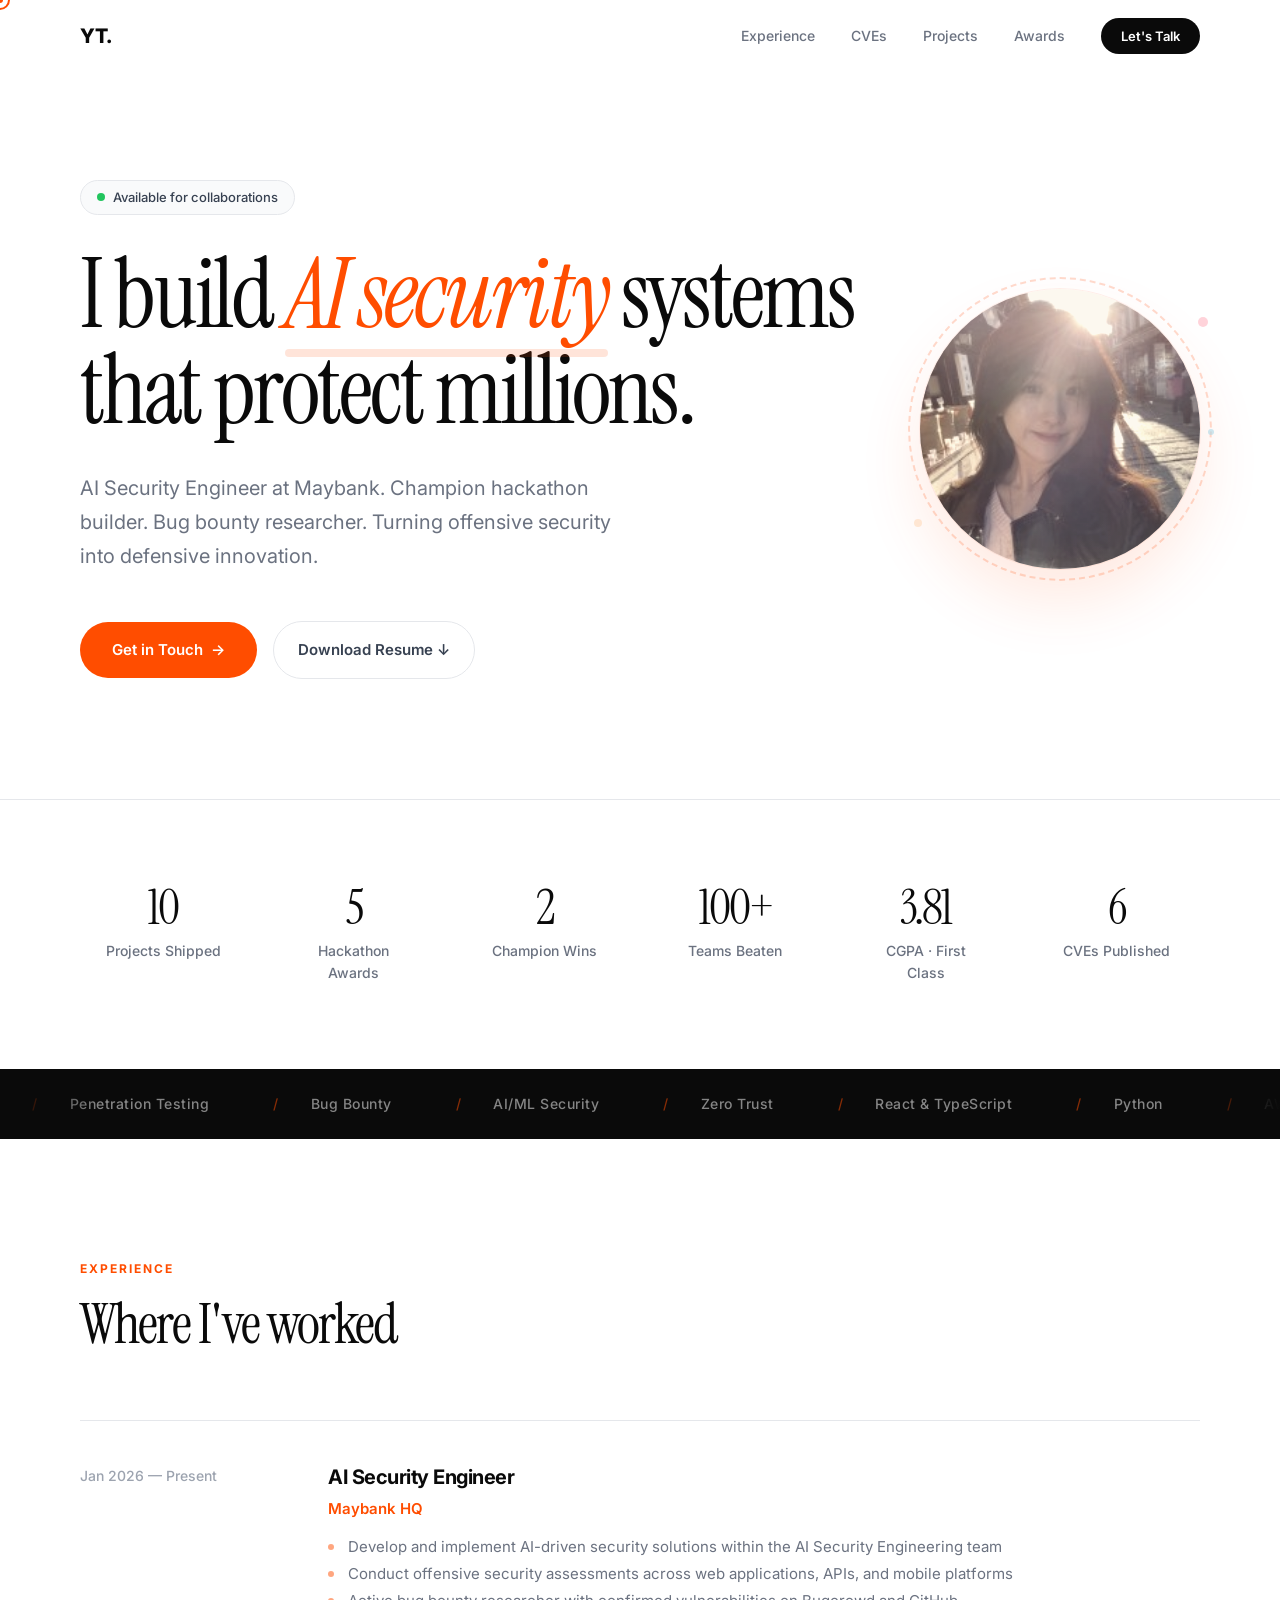
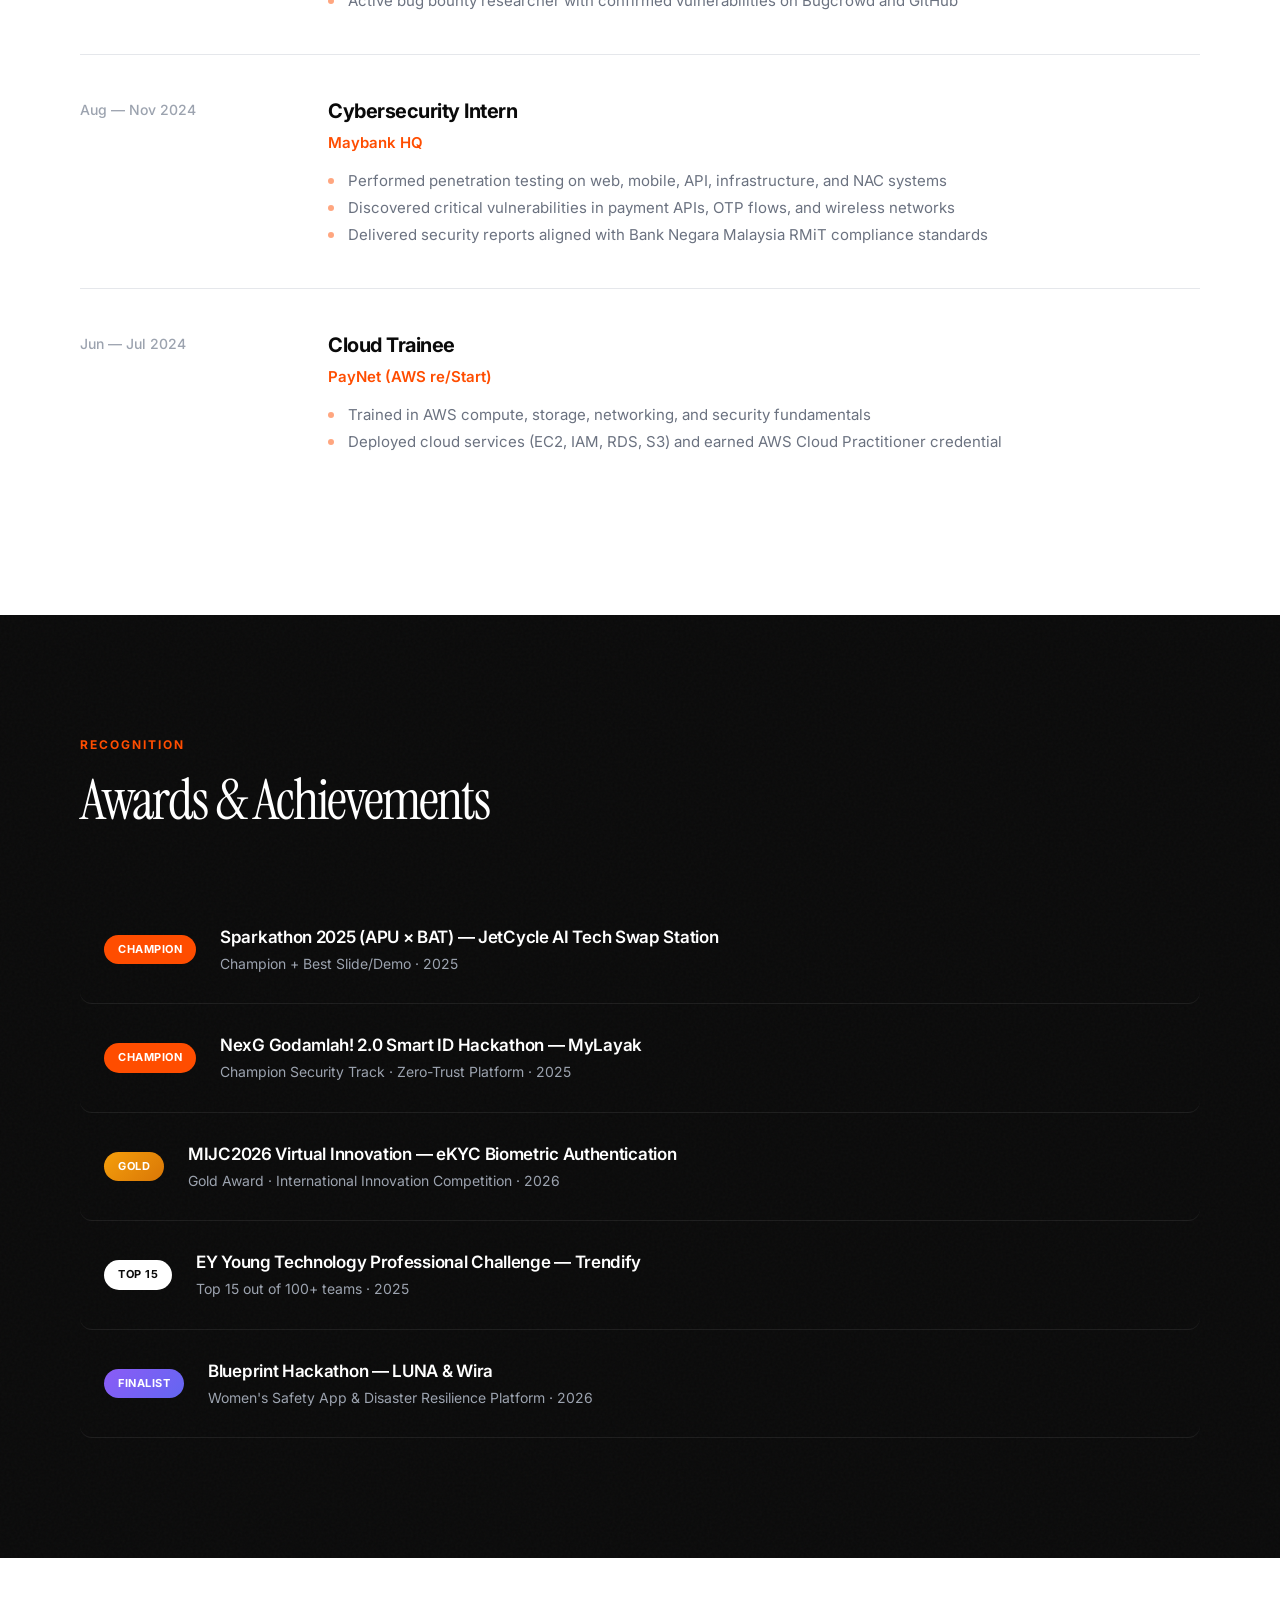
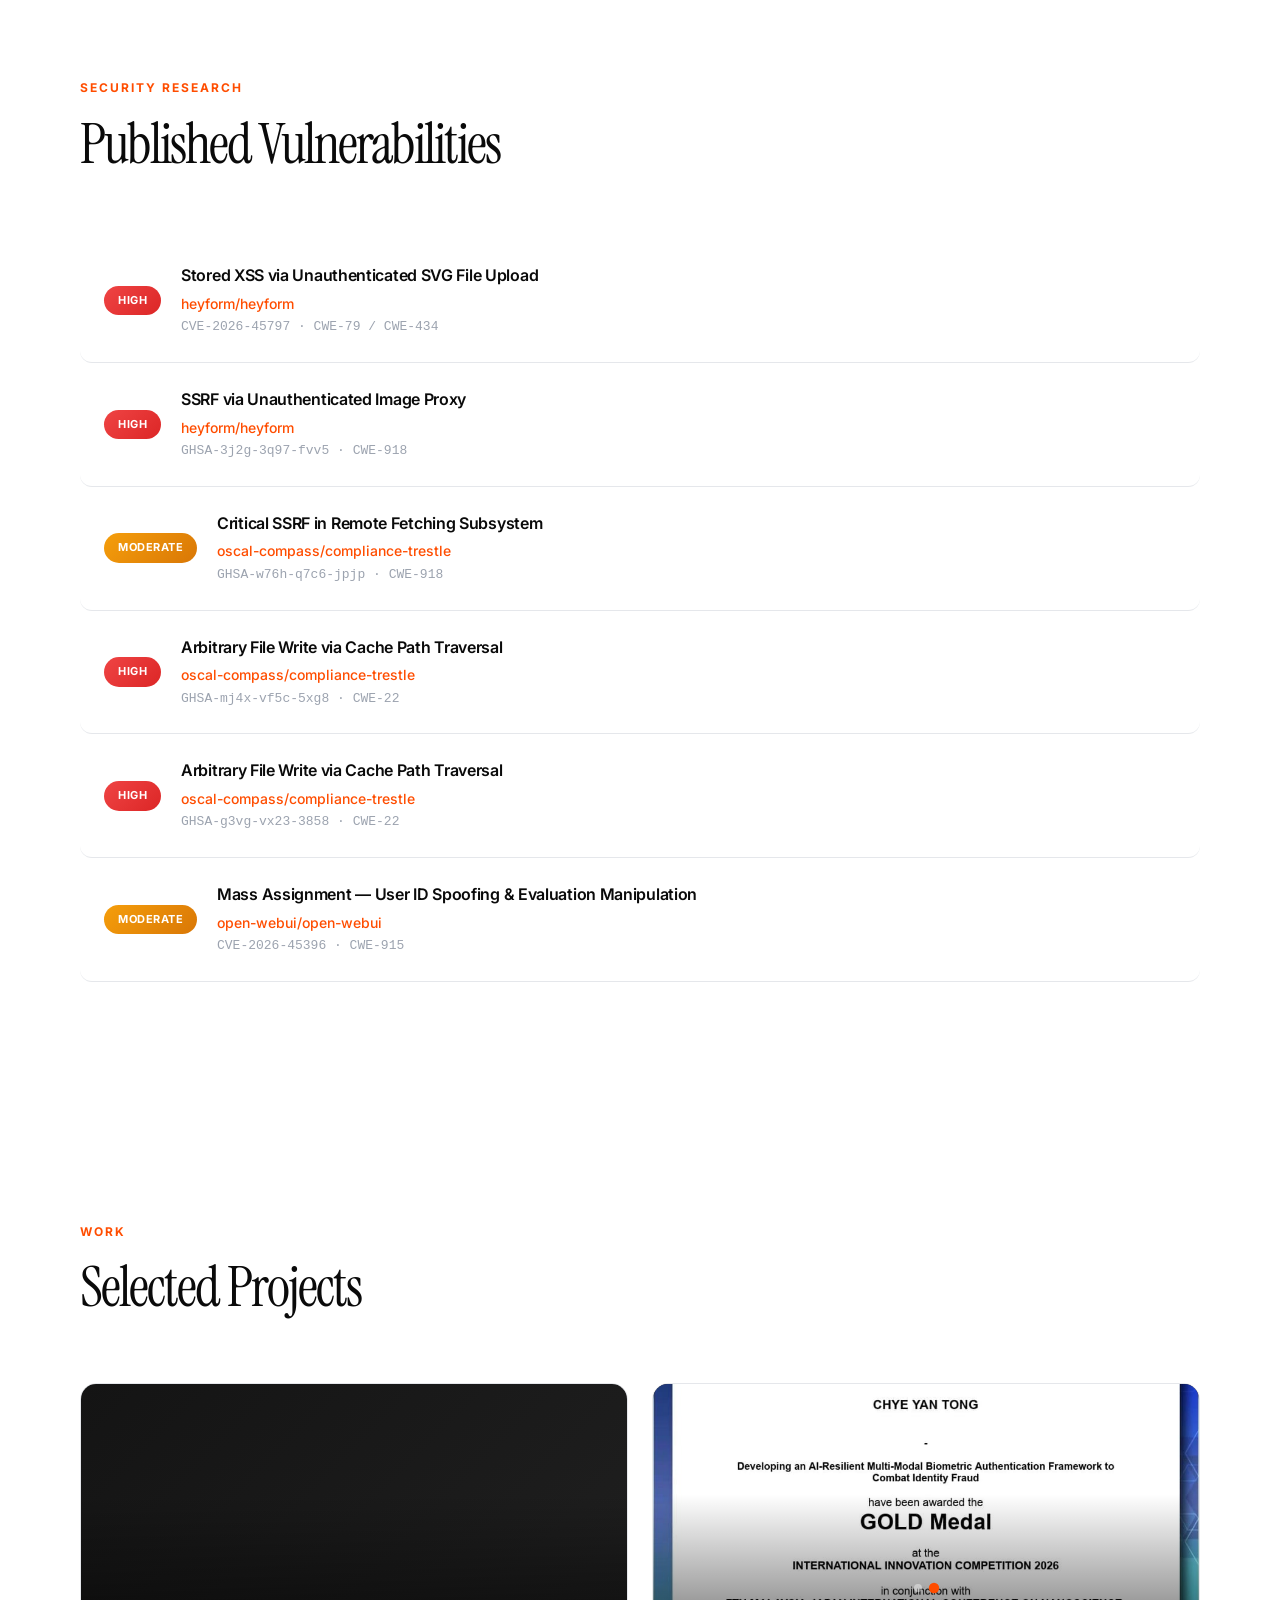
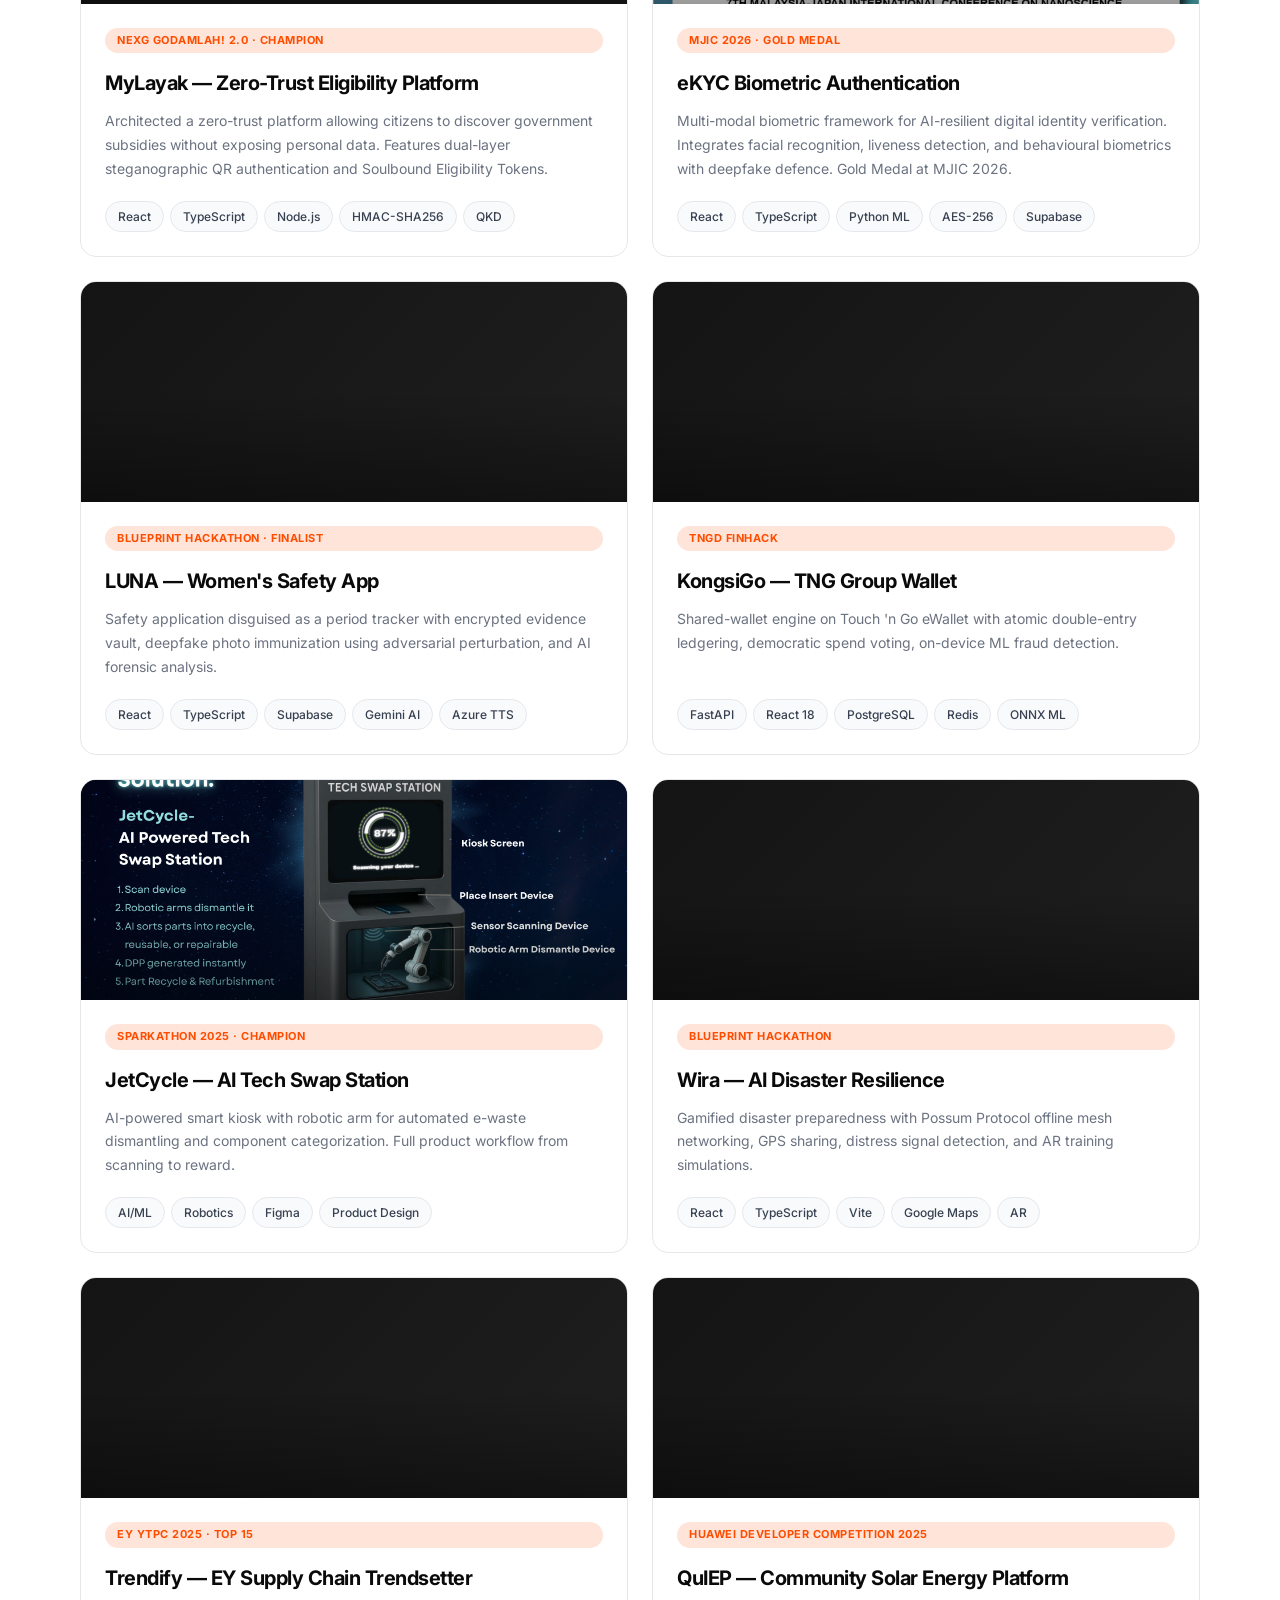
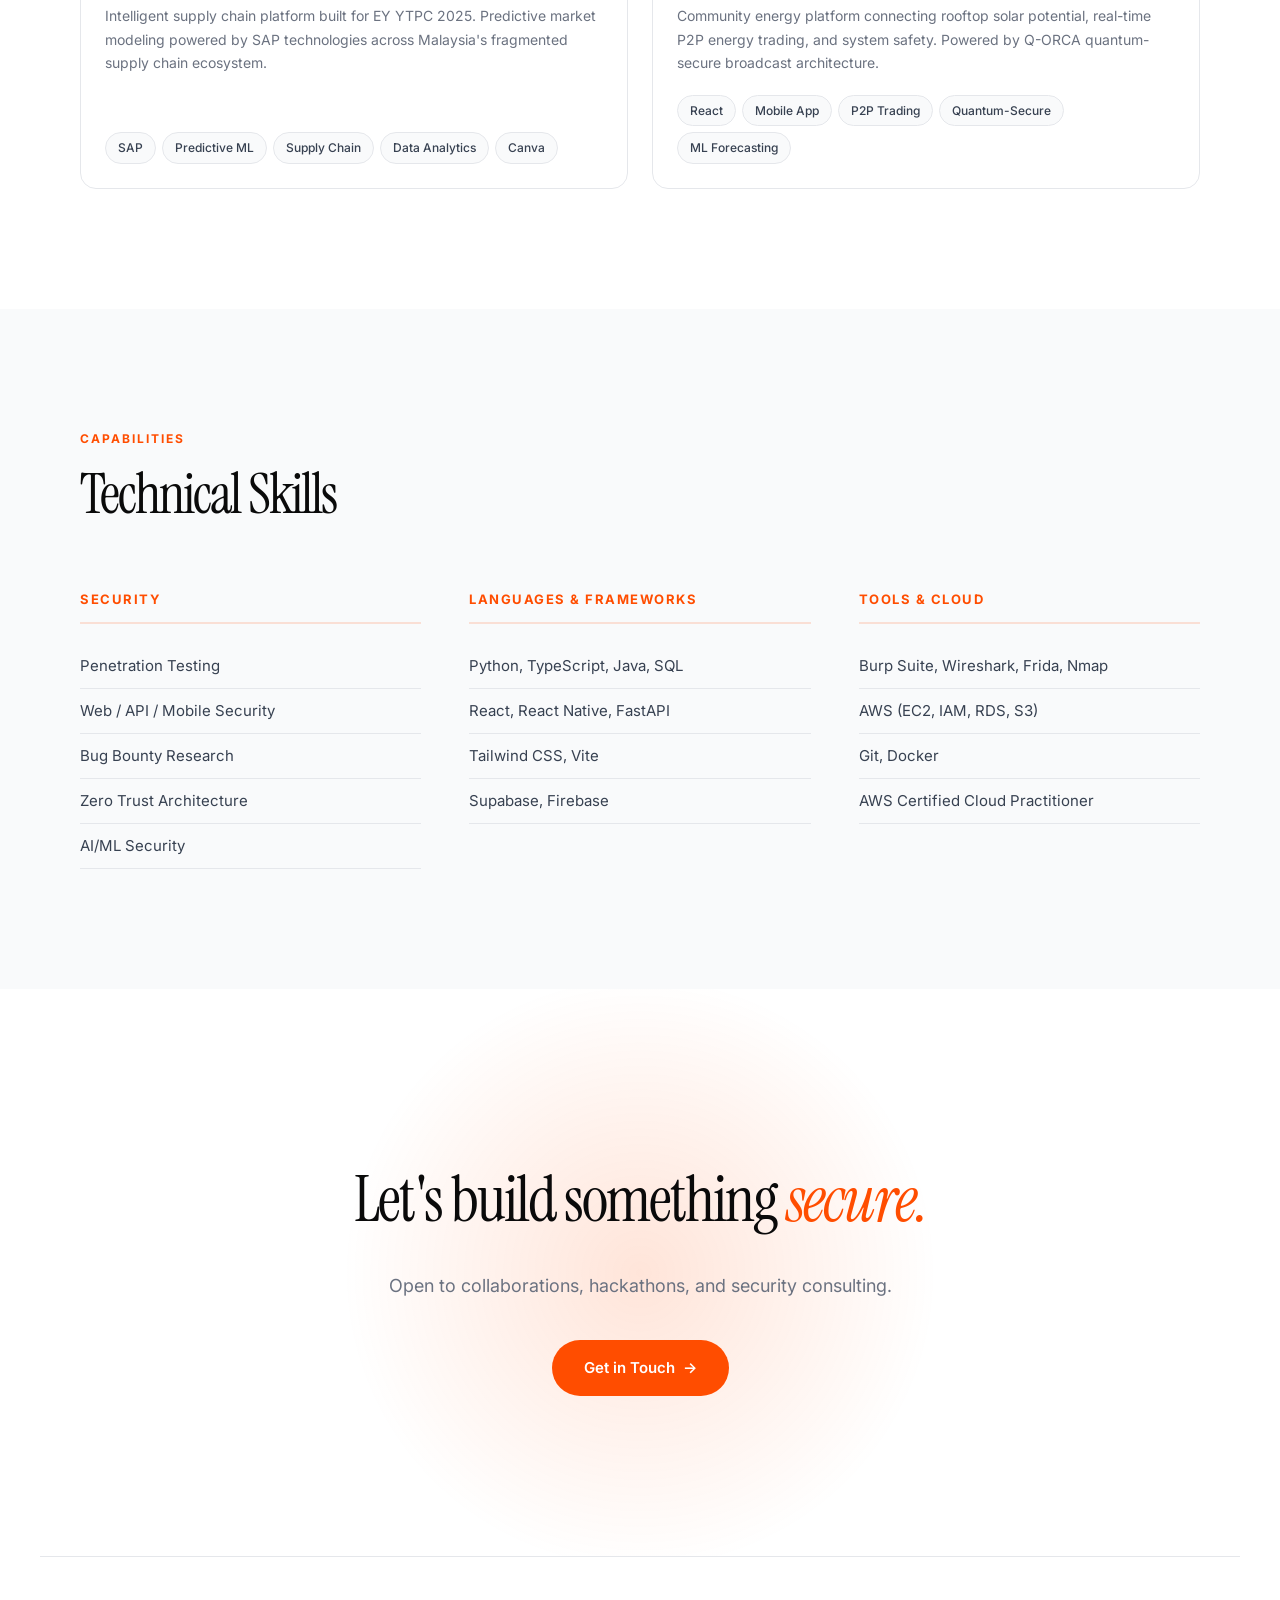
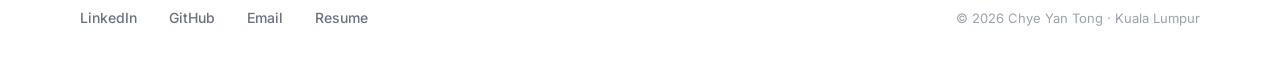
==== commit 19e999c4: "Add Security Research / CVE section with 6 published vulnerabilities" ====
--- a/index.html
+++ b/index.html
@@ -780,6 +780,86 @@
             color: var(--gray-400);
         }
 
+        /* ===== CVE GRID ===== */
+        .cve-grid {
+            display: flex;
+            flex-direction: column;
+            gap: 0;
+        }
+
+        .cve-card {
+            display: flex;
+            align-items: center;
+            gap: 20px;
+            padding: 24px;
+            border-bottom: 1px solid var(--gray-200);
+            border-radius: 12px;
+            transition: all 0.4s cubic-bezier(0.16, 1, 0.3, 1);
+            cursor: pointer;
+            text-decoration: none;
+            color: inherit;
+        }
+
+        .cve-card:hover {
+            background: var(--gray-50);
+            transform: translateX(8px);
+            border-color: transparent;
+        }
+
+        .cve-severity {
+            font-size: 11px;
+            font-weight: 700;
+            padding: 6px 14px;
+            border-radius: 100px;
+            white-space: nowrap;
+            letter-spacing: 0.5px;
+            flex-shrink: 0;
+        }
+
+        .cve-severity.high {
+            background: linear-gradient(135deg, #ef4444, #dc2626);
+            color: var(--white);
+        }
+
+        .cve-severity.moderate {
+            background: linear-gradient(135deg, #f59e0b, #d97706);
+            color: var(--white);
+        }
+
+        .cve-severity.critical {
+            background: linear-gradient(135deg, #7c2d12, #dc2626);
+            color: var(--white);
+        }
+
+        .cve-info h4 {
+            font-size: 16px;
+            font-weight: 600;
+            color: var(--black);
+            margin-bottom: 4px;
+            letter-spacing: -0.3px;
+        }
+
+        .cve-info .cve-project {
+            font-size: 14px;
+            color: var(--orange);
+            font-weight: 500;
+            margin-bottom: 2px;
+        }
+
+        .cve-info .cve-id {
+            font-size: 13px;
+            color: var(--gray-400);
+            font-family: 'SF Mono', 'Fira Code', monospace;
+        }
+
+        @media (max-width: 640px) {
+            .cve-card {
+                flex-direction: column;
+                align-items: flex-start;
+                gap: 10px;
+            }
+        }
+
         /* ===== PROJECTS ===== */
         .projects-grid {
             display: grid;
@@ -1348,6 +1428,7 @@
             <a href="#" class="nav-logo">YT.</a>
             <ul class="nav-links">
                 <li><a href="#experience">Experience</a></li>
+                <li><a href="#cves">CVEs</a></li>
                 <li><a href="#projects">Projects</a></li>
                 <li><a href="#awards">Awards</a></li>
                 <li><a href="mailto:chyeyantong03@gmail.com" class="nav-cta">Let's Talk</a></li>
@@ -1403,8 +1484,8 @@
                 <div class="proof-label">CGPA · First Class</div>
             </div>
             <div class="proof-item" data-animate>
-                <div class="proof-number" data-count="3">0</div>
-                <div class="proof-label">Security Certs</div>
+                <div class="proof-number" data-count="6">0</div>
+                <div class="proof-label">CVEs Published</div>
             </div>
         </div>
     </div>
@@ -1535,6 +1616,65 @@
         </div>
     </section>
 
+    <!-- SECURITY RESEARCH / CVEs -->
+    <section class="section" id="cves">
+        <div class="section-header" data-animate>
+            <div class="section-label">Security Research</div>
+            <h2 class="section-title">Published Vulnerabilities</h2>
+        </div>
+
+        <div class="cve-grid">
+            <a href="https://github.com/heyform/heyform/security/advisories/GHSA-m94h-jxvc-hhch" target="_blank" class="cve-card" data-animate>
+                <div class="cve-severity high">HIGH</div>
+                <div class="cve-info">
+                    <h4>Stored XSS via Unauthenticated SVG File Upload</h4>
+                    <p class="cve-project">heyform/heyform</p>
+                    <p class="cve-id">CVE-2026-45797 · CWE-79 / CWE-434</p>
+                </div>
+            </a>
+            <a href="https://github.com/heyform/heyform/security/advisories/GHSA-3j2g-3q97-fvv5" target="_blank" class="cve-card" data-animate>
+                <div class="cve-severity high">HIGH</div>
+                <div class="cve-info">
+                    <h4>SSRF via Unauthenticated Image Proxy</h4>
+                    <p class="cve-project">heyform/heyform</p>
+                    <p class="cve-id">GHSA-3j2g-3q97-fvv5 · CWE-918</p>
+                </div>
+            </a>
+            <a href="https://github.com/oscal-compass/compliance-trestle/security/advisories/GHSA-w76h-q7c6-jpjp" target="_blank" class="cve-card" data-animate>
+                <div class="cve-severity moderate">MODERATE</div>
+                <div class="cve-info">
+                    <h4>Critical SSRF in Remote Fetching Subsystem</h4>
+                    <p class="cve-project">oscal-compass/compliance-trestle</p>
+                    <p class="cve-id">GHSA-w76h-q7c6-jpjp · CWE-918</p>
+                </div>
+            </a>
+            <a href="https://github.com/oscal-compass/compliance-trestle/security/advisories/GHSA-mj4x-vf5c-5xg8" target="_blank" class="cve-card" data-animate>
+                <div class="cve-severity high">HIGH</div>
+                <div class="cve-info">
+                    <h4>Arbitrary File Write via Cache Path Traversal</h4>
+                    <p class="cve-project">oscal-compass/compliance-trestle</p>
+                    <p class="cve-id">GHSA-mj4x-vf5c-5xg8 · CWE-22</p>
+                </div>
+            </a>
+            <a href="https://github.com/oscal-compass/compliance-trestle/security/advisories/GHSA-g3vg-vx23-3858" target="_blank" class="cve-card" data-animate>
+                <div class="cve-severity high">HIGH</div>
+                <div class="cve-info">
+                    <h4>Arbitrary File Write via Cache Path Traversal</h4>
+                    <p class="cve-project">oscal-compass/compliance-trestle</p>
+                    <p class="cve-id">GHSA-g3vg-vx23-3858 · CWE-22</p>
+                </div>
+            </a>
+            <a href="https://github.com/open-webui/open-webui/security/advisories/GHSA-rjmp-vjf2-qf4g" target="_blank" class="cve-card" data-animate>
+                <div class="cve-severity moderate">MODERATE</div>
+                <div class="cve-info">
+                    <h4>Mass Assignment — User ID Spoofing & Evaluation Manipulation</h4>
+                    <p class="cve-project">open-webui/open-webui</p>
+                    <p class="cve-id">CVE-2026-45396 · CWE-915</p>
+                </div>
+            </a>
+        </div>
+    </section>
+
     <!-- PROJECTS -->
     <section class="section" id="projects">
         <div class="section-header" data-animate>
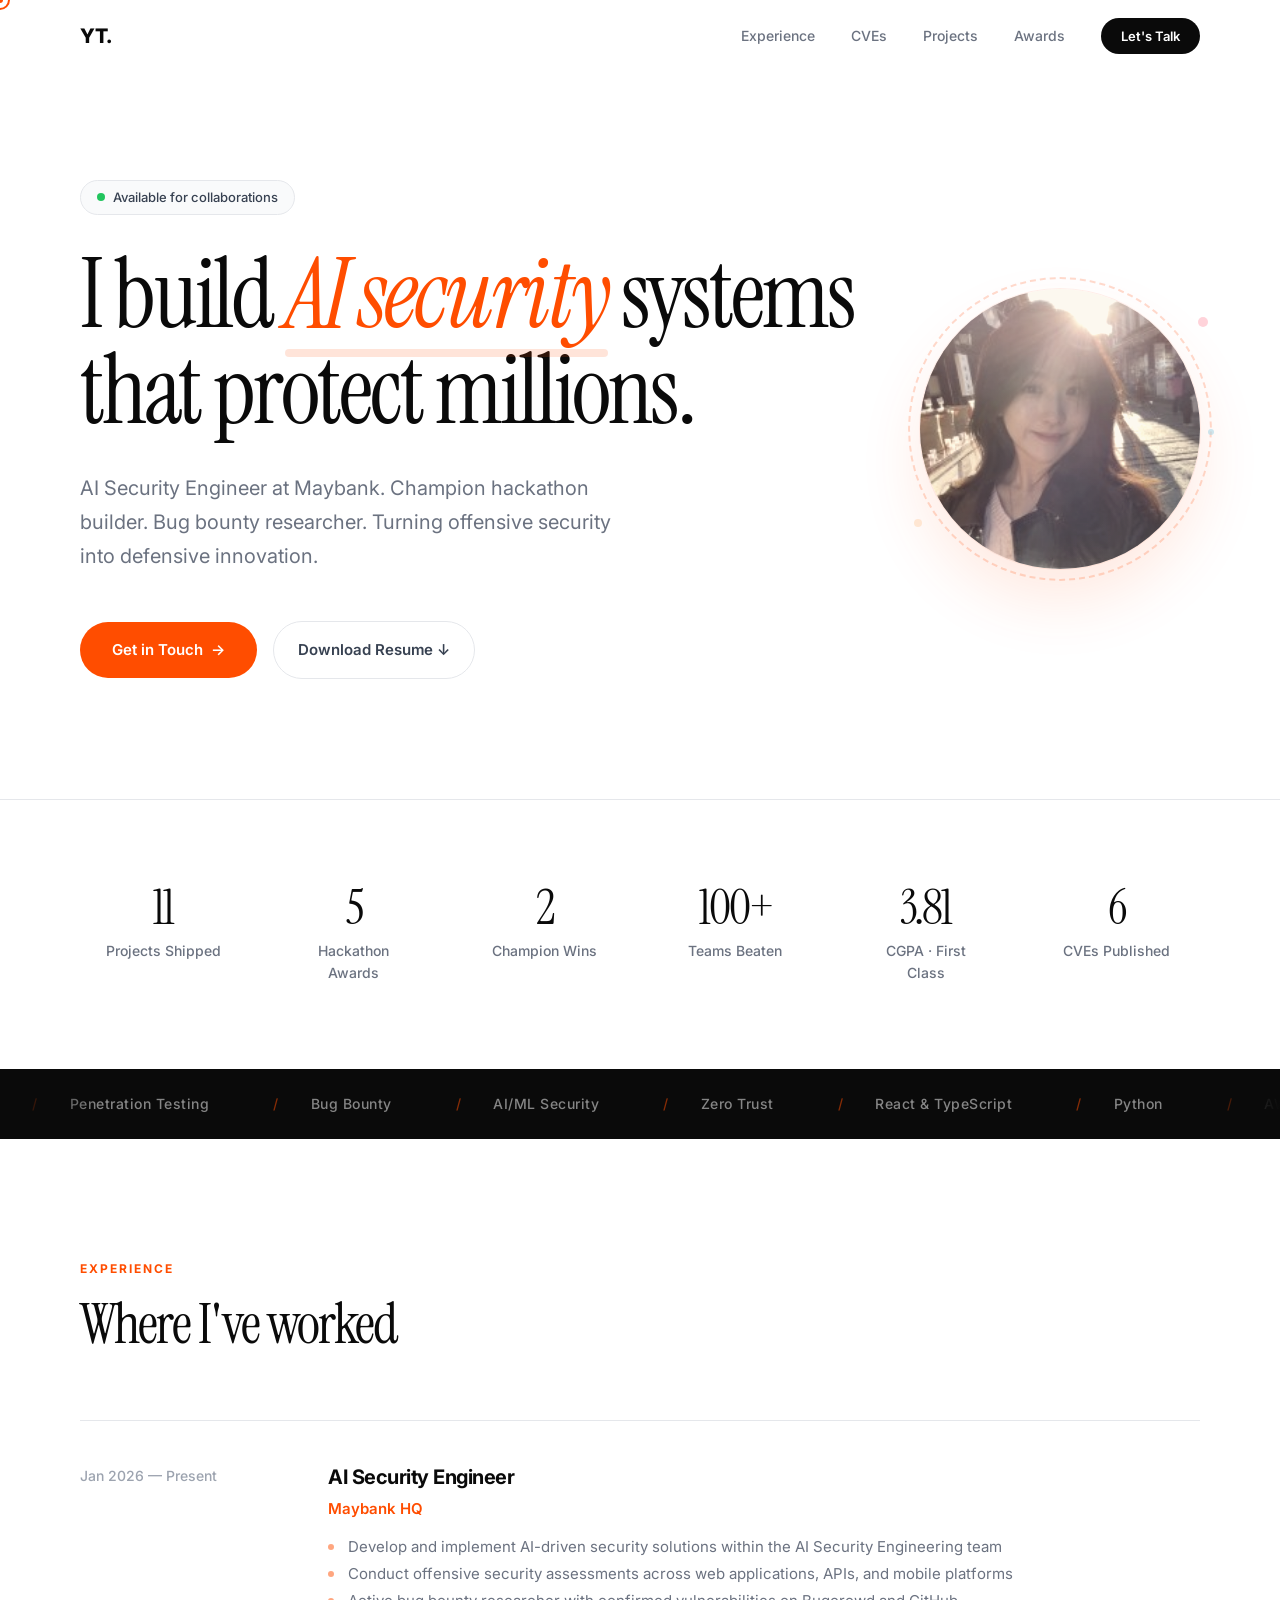
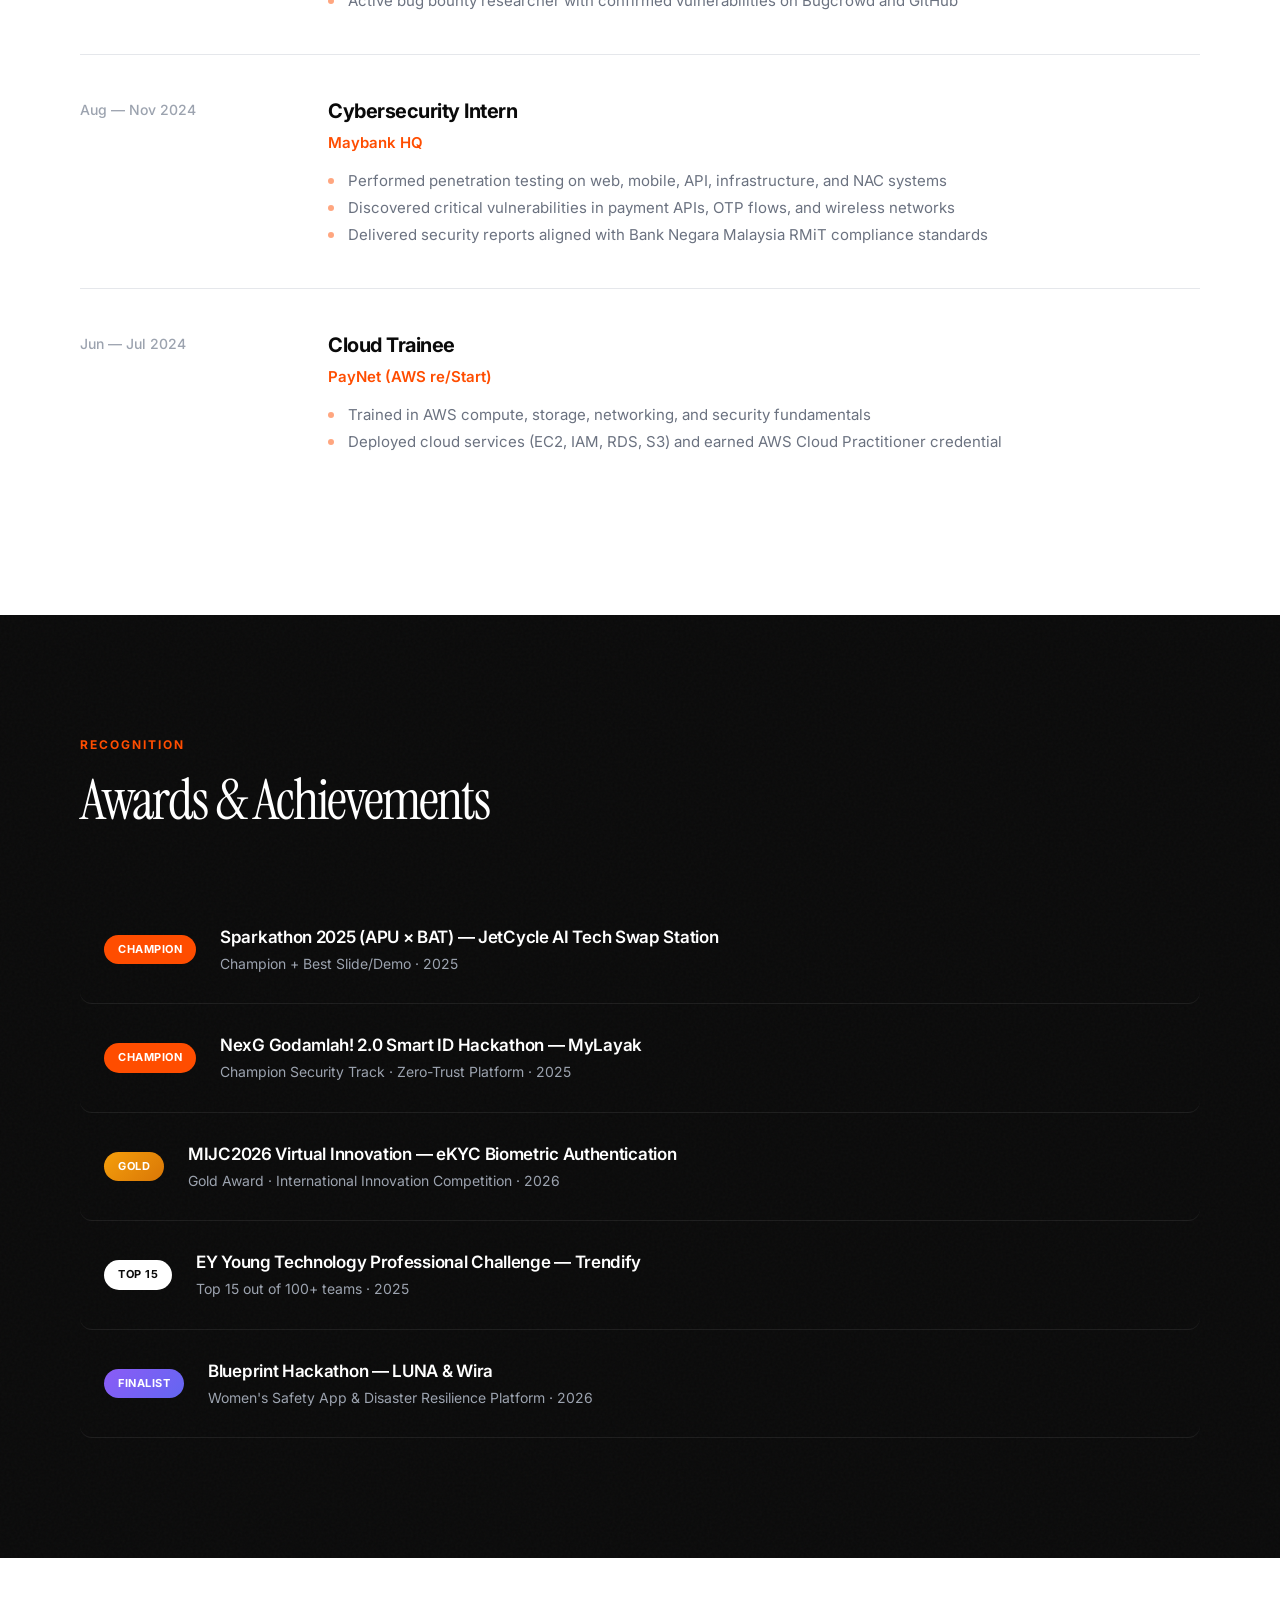
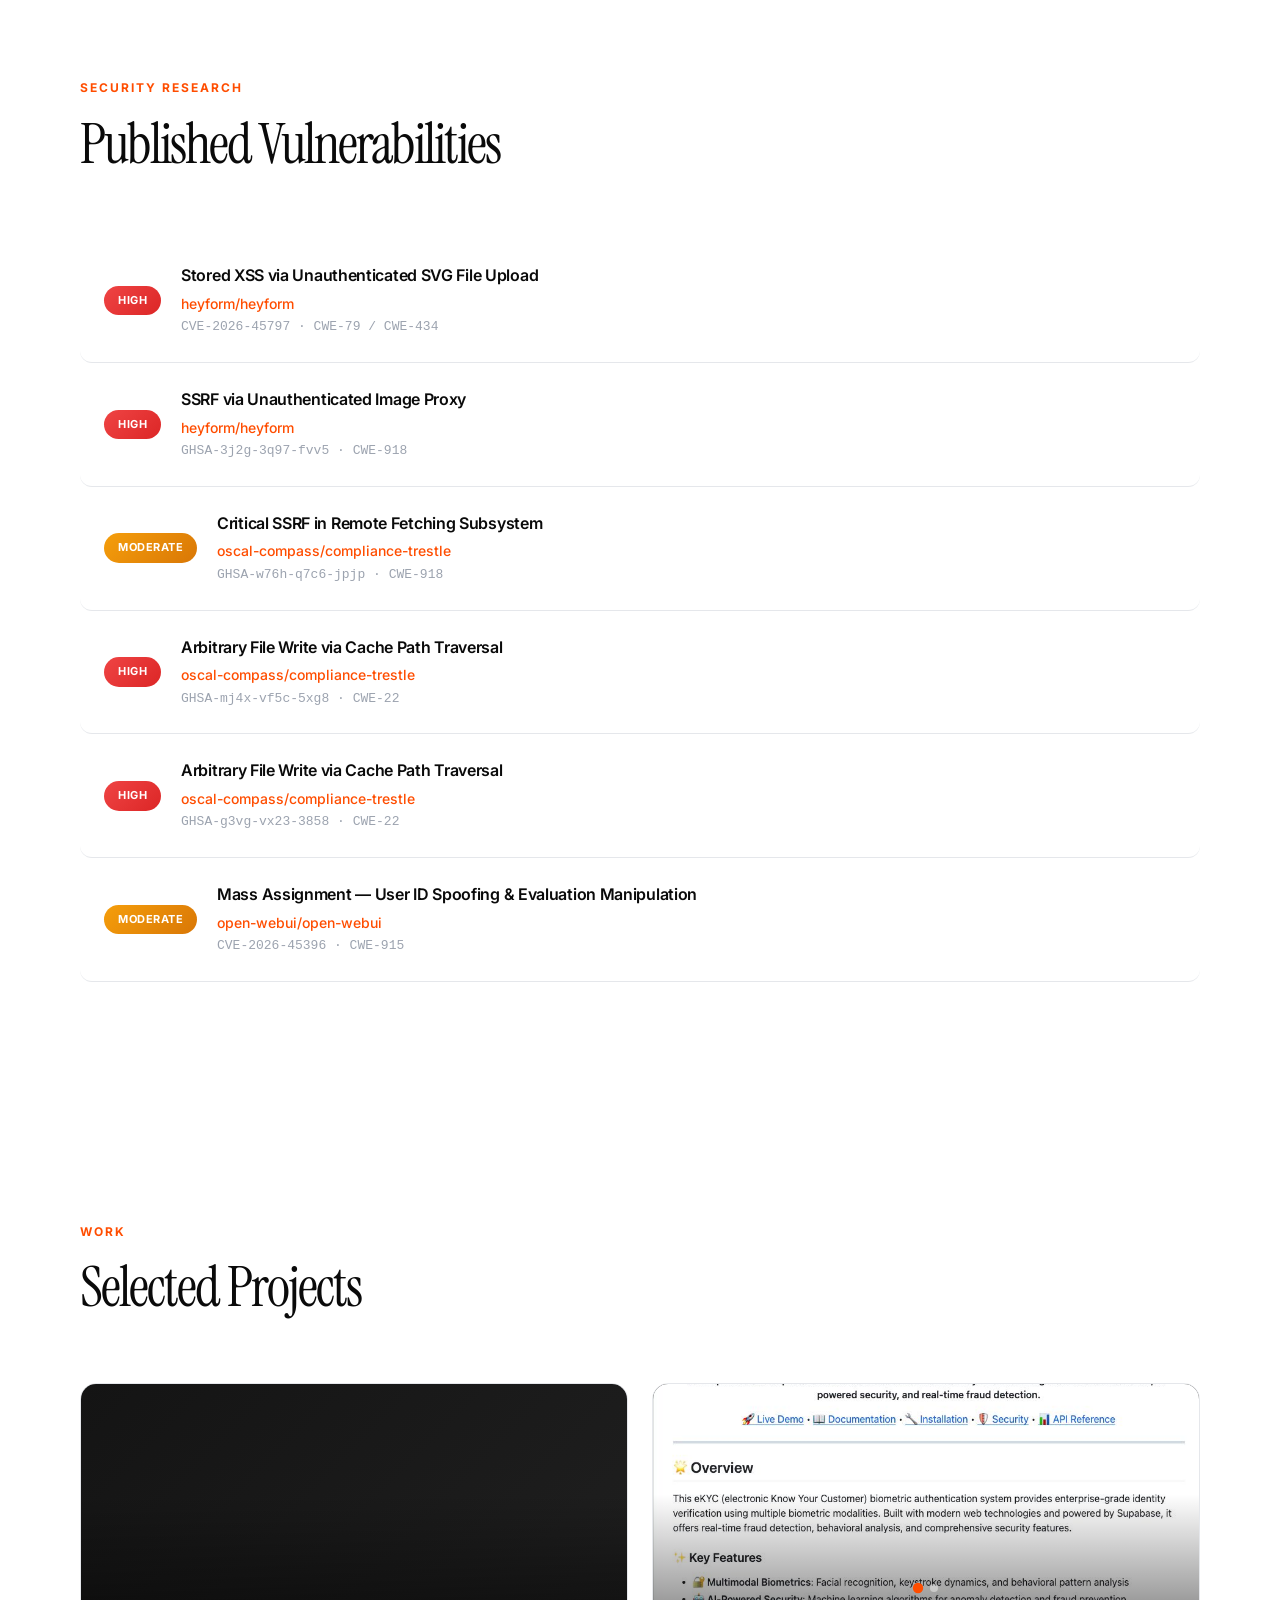
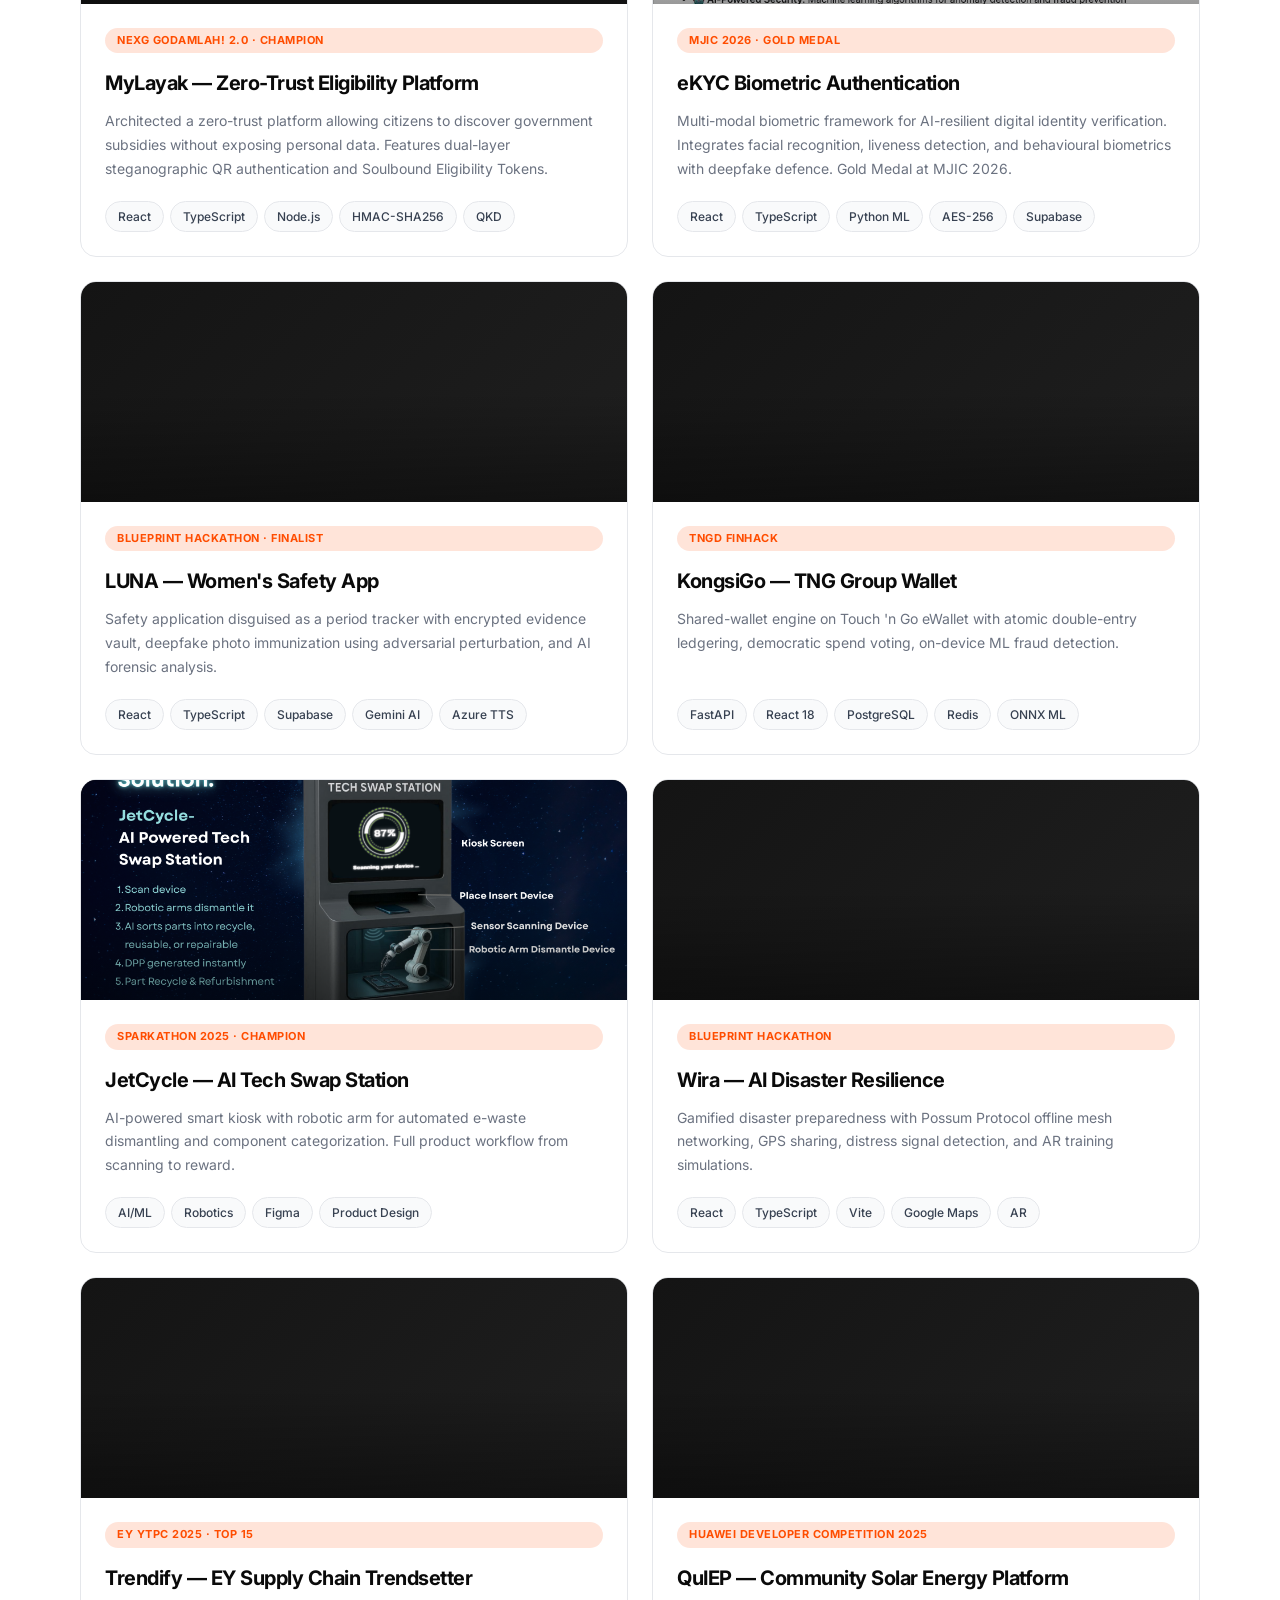
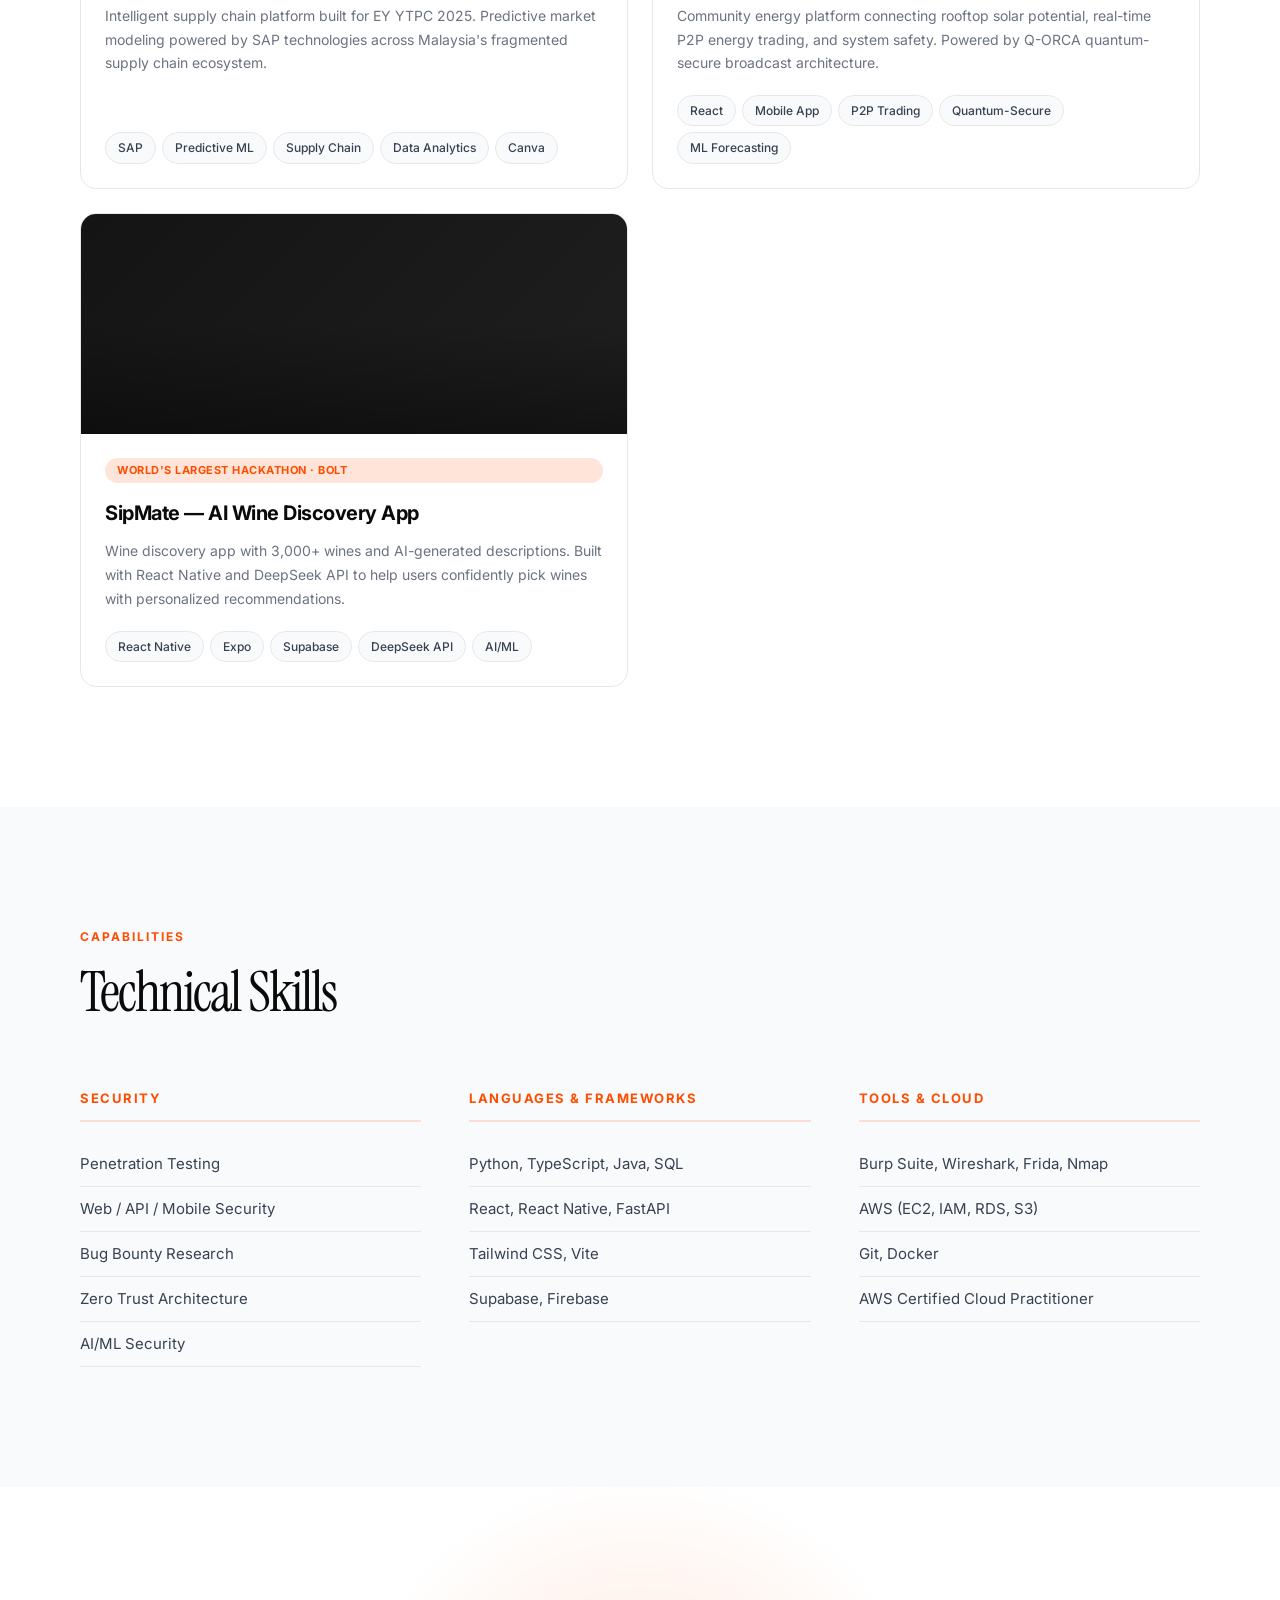
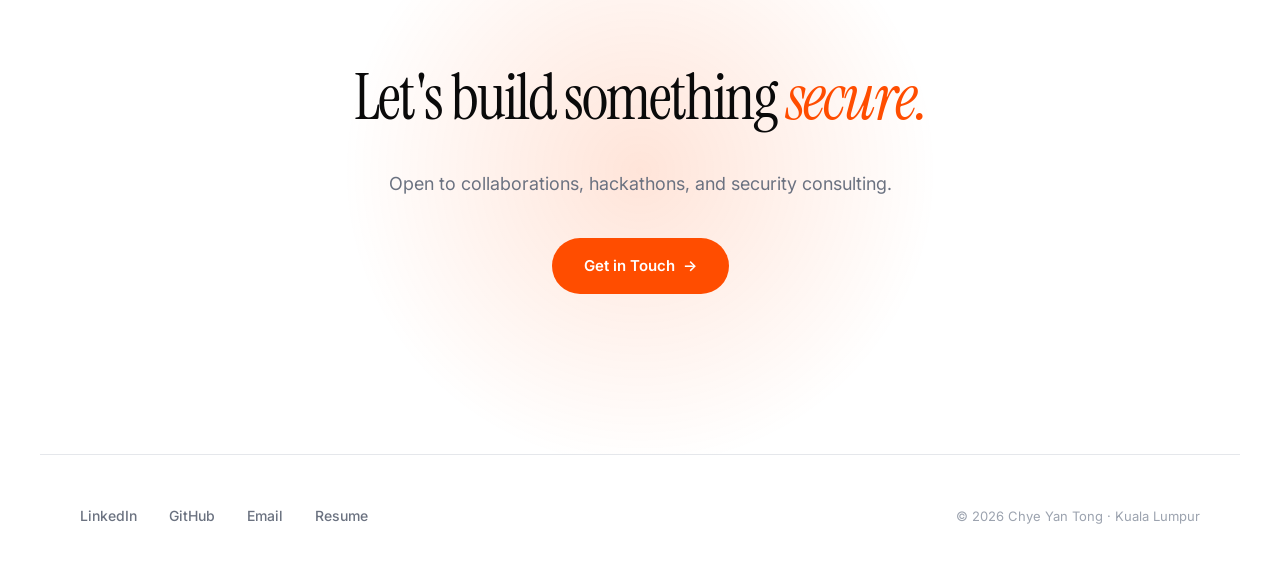
==== commit cc1d7a2f: "Add SipMate AI wine discovery project with demo video" ====
--- a/index.html
+++ b/index.html
@@ -1464,7 +1464,7 @@
     <div class="proof-bar">
         <div class="proof-inner">
             <div class="proof-item" data-animate>
-                <div class="proof-number" data-count="10">0</div>
+                <div class="proof-number" data-count="11">0</div>
                 <div class="proof-label">Projects Shipped</div>
             </div>
             <div class="proof-item" data-animate>
@@ -1836,6 +1836,25 @@
                     </div>
                 </div>
             </div>
+
+            <div class="project-card" data-animate="scale" data-video="sipmate.mp4">
+                <div class="project-img">
+                    <video src="sipmate.mp4" muted loop playsinline preload="metadata"></video>
+                    <div class="play-overlay"><span>&#9654;</span></div>
+                </div>
+                <div class="project-body">
+                    <span class="project-tag">World's Largest Hackathon · Bolt</span>
+                    <h3>SipMate — AI Wine Discovery App</h3>
+                    <p>Wine discovery app with 3,000+ wines and AI-generated descriptions. Built with React Native and DeepSeek API to help users confidently pick wines with personalized recommendations.</p>
+                    <div class="project-tech">
+                        <span>React Native</span>
+                        <span>Expo</span>
+                        <span>Supabase</span>
+                        <span>DeepSeek API</span>
+                        <span>AI/ML</span>
+                    </div>
+                </div>
+            </div>
         </div>
     </section>
 
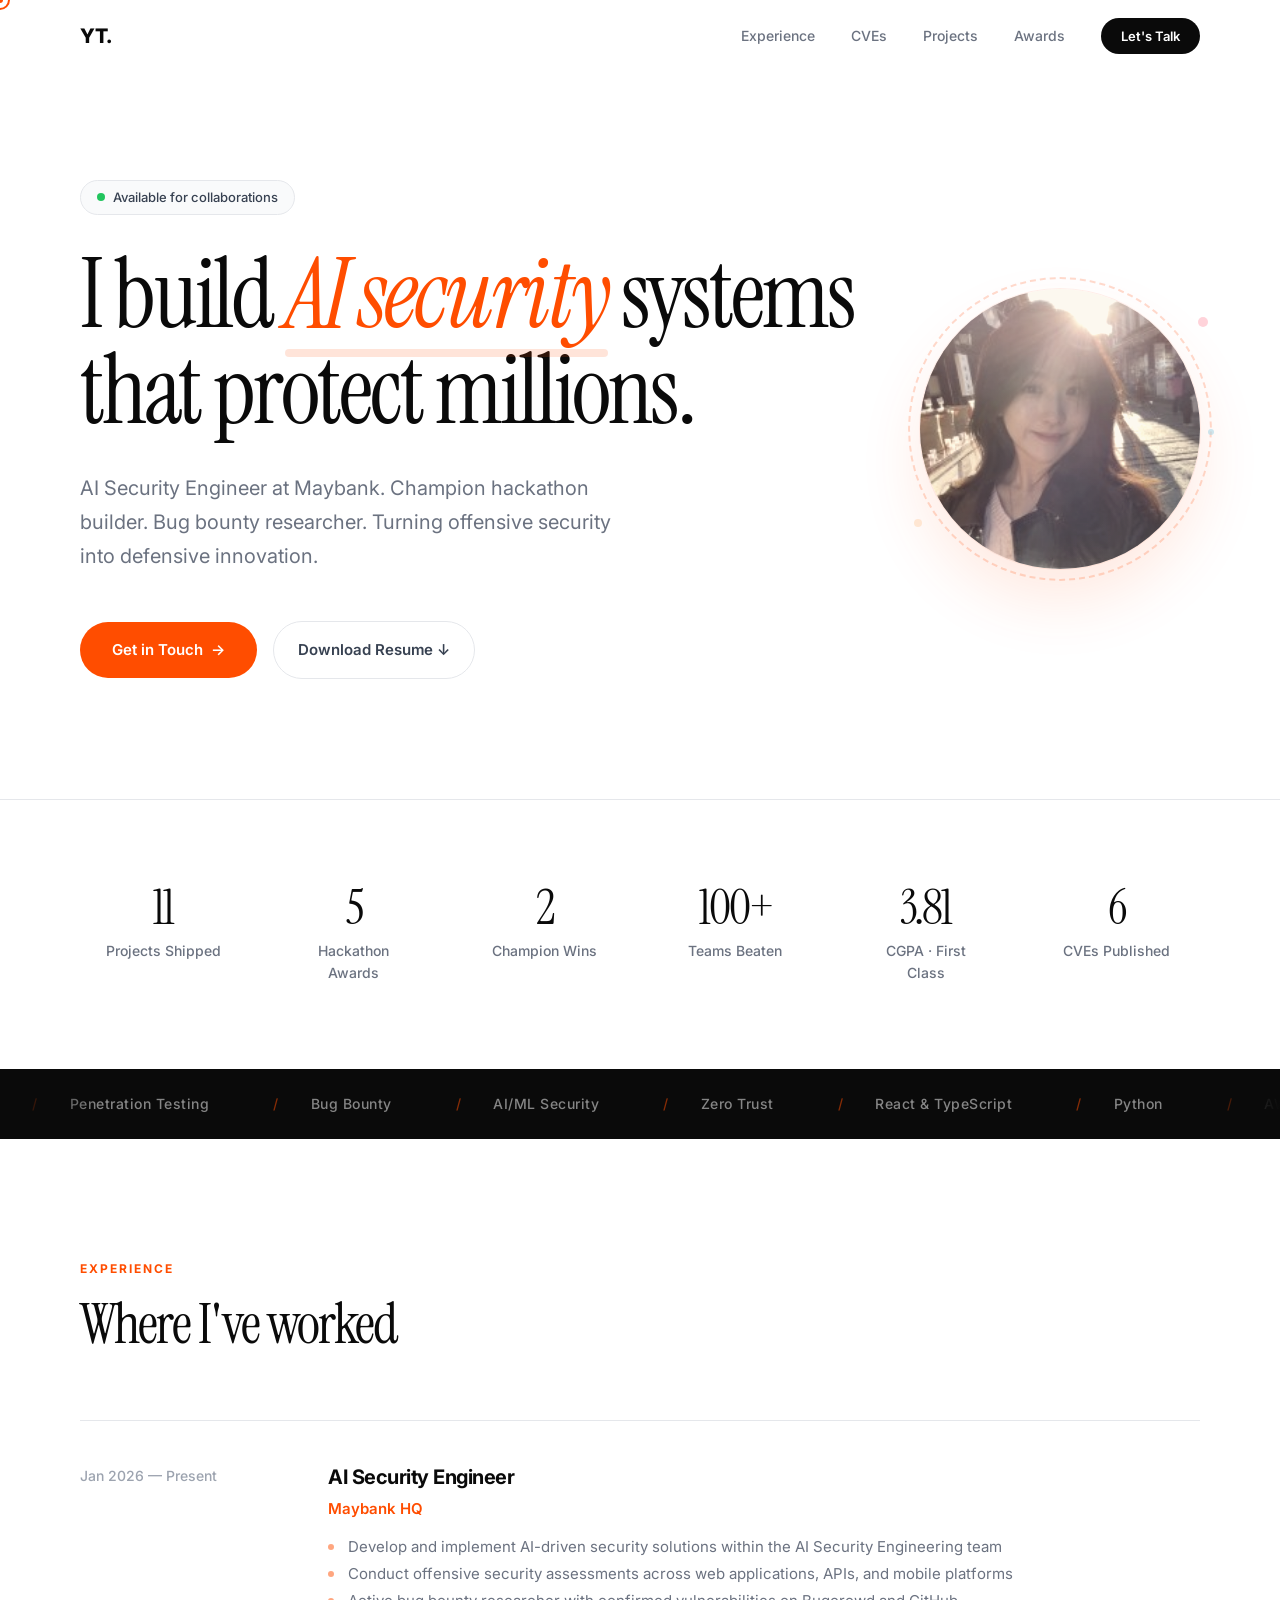
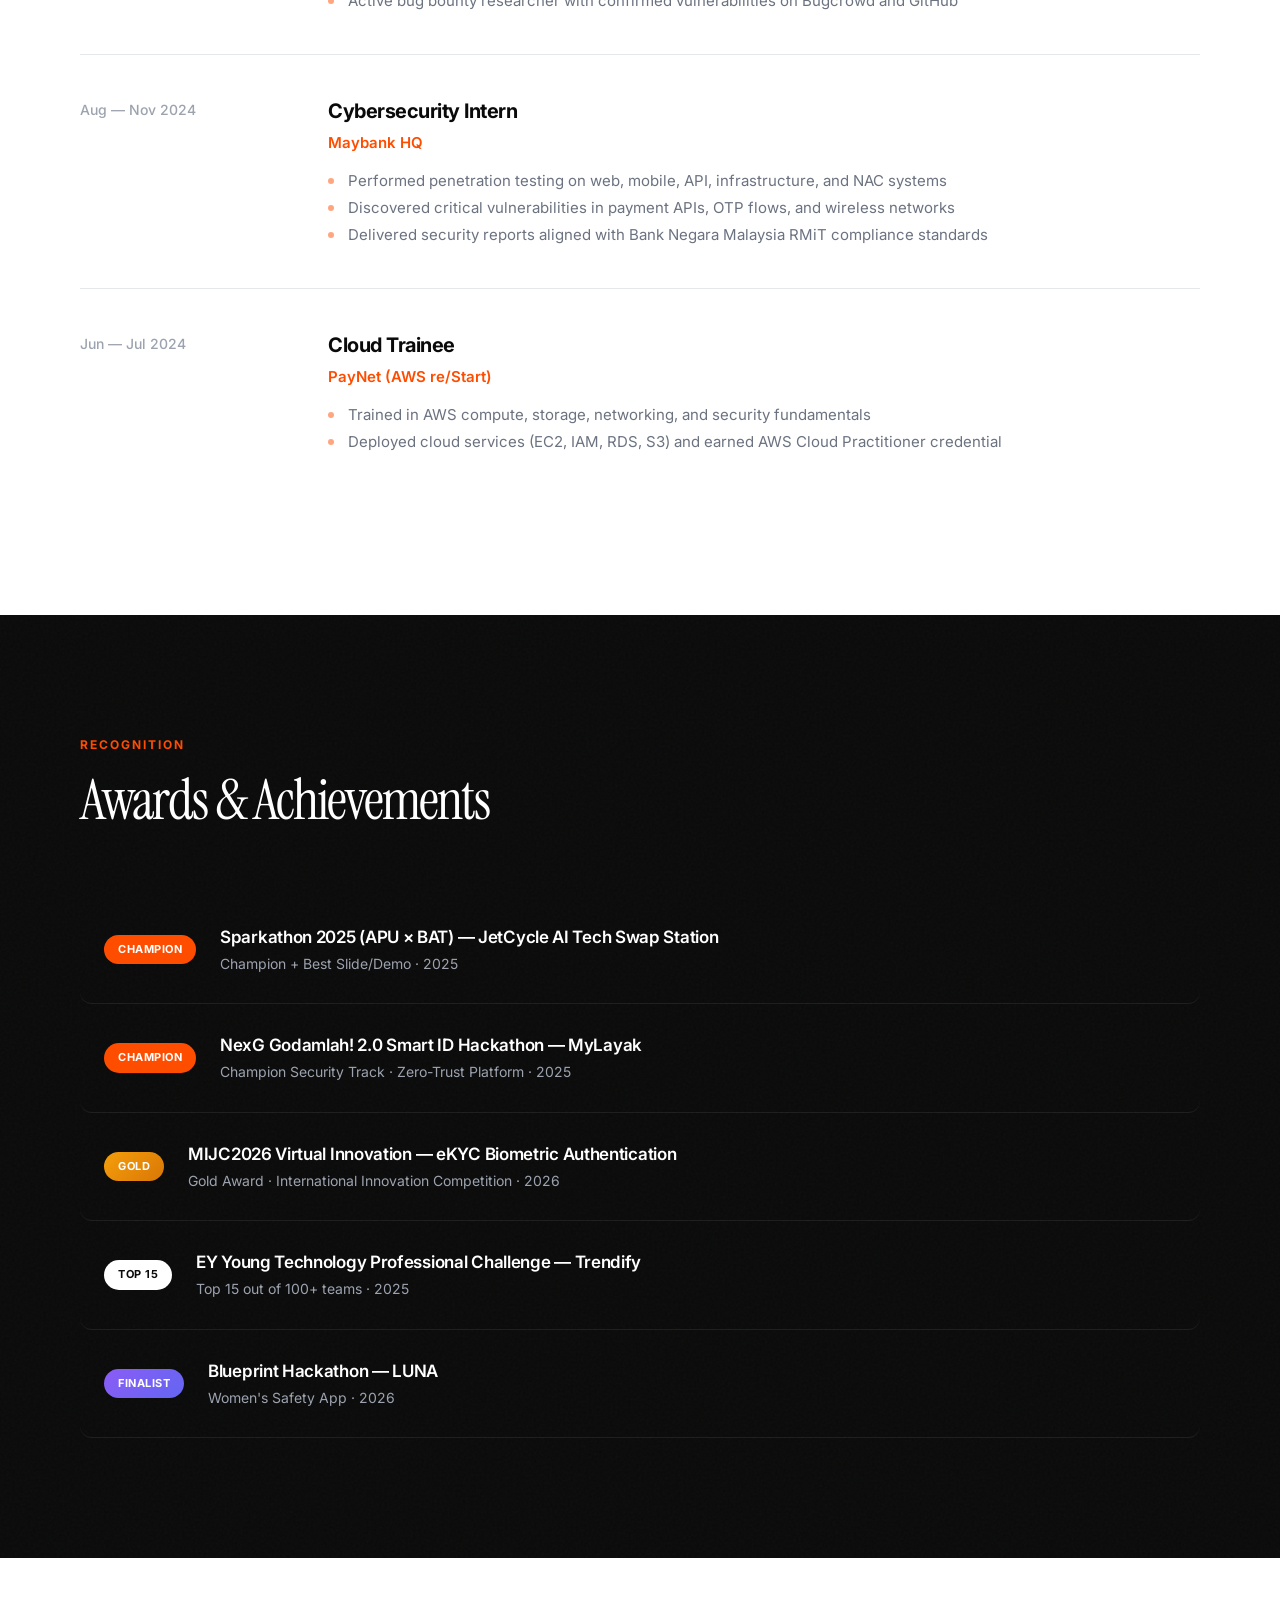
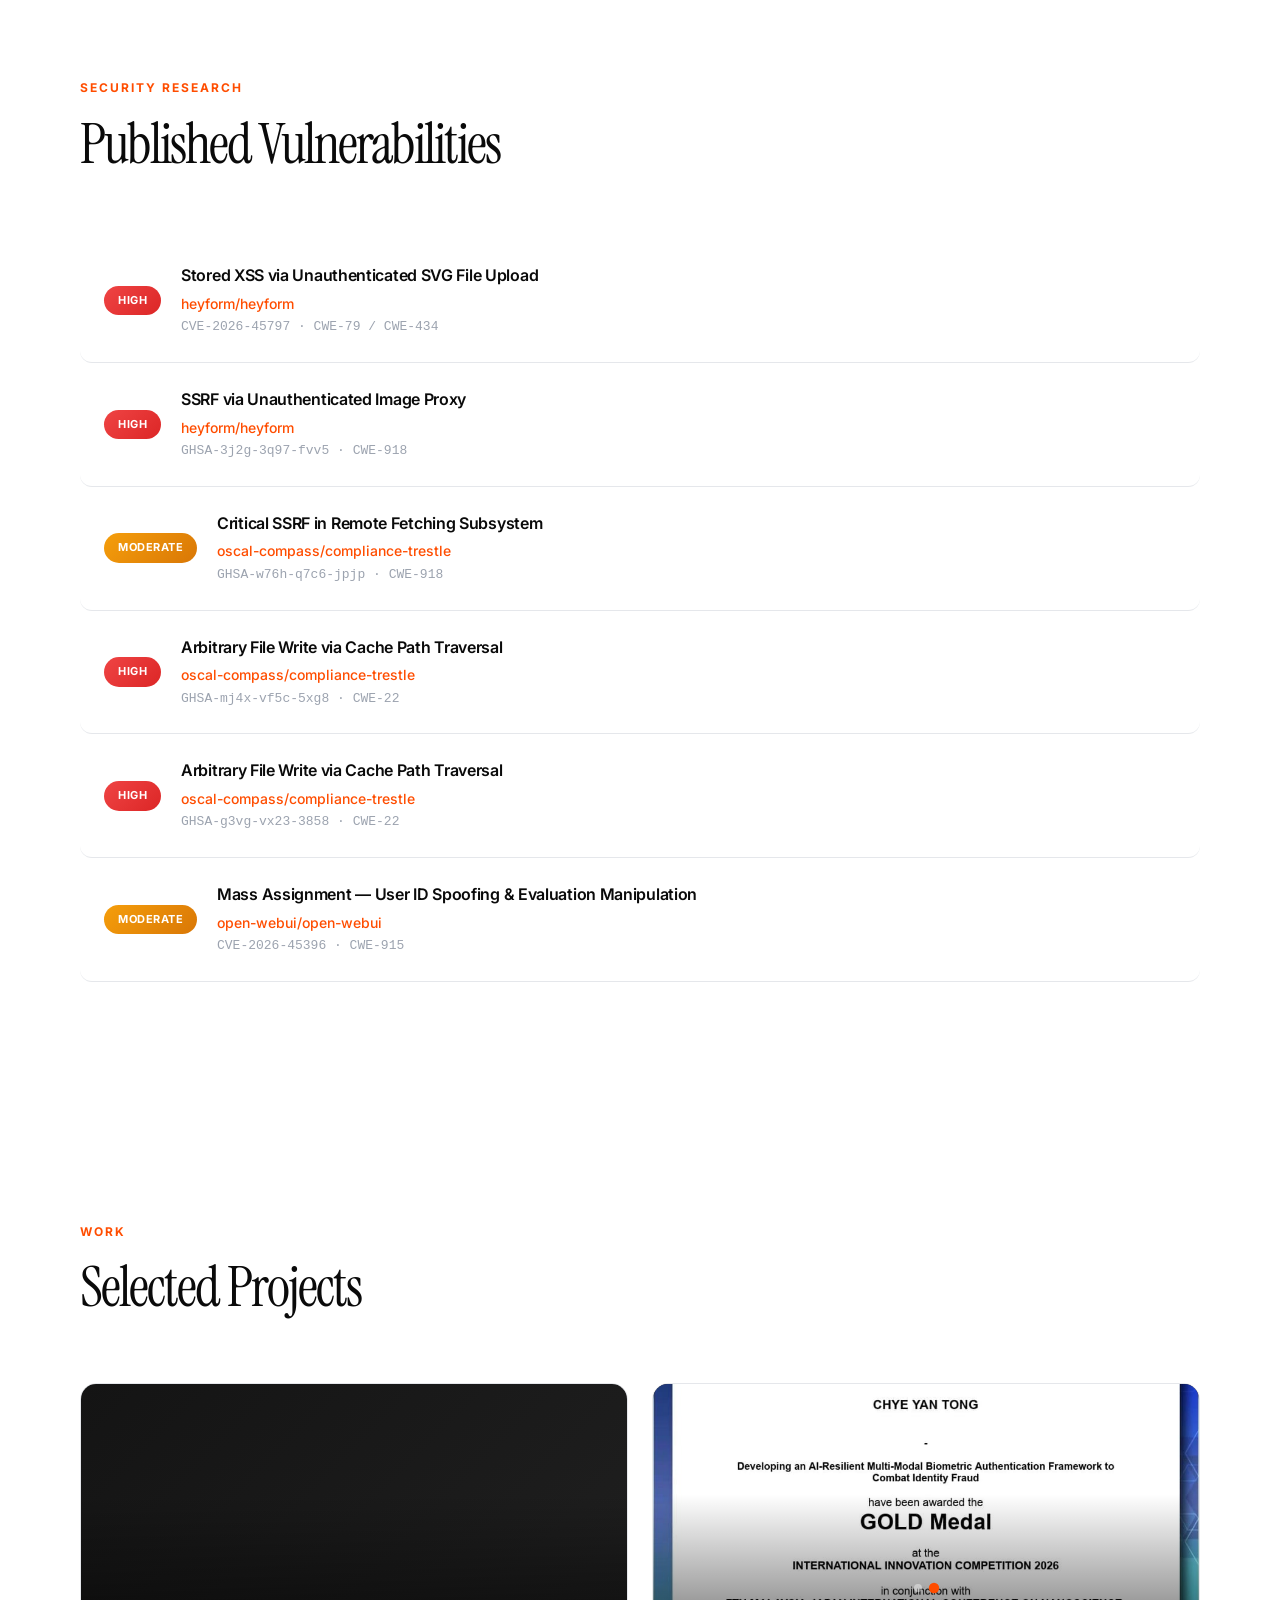
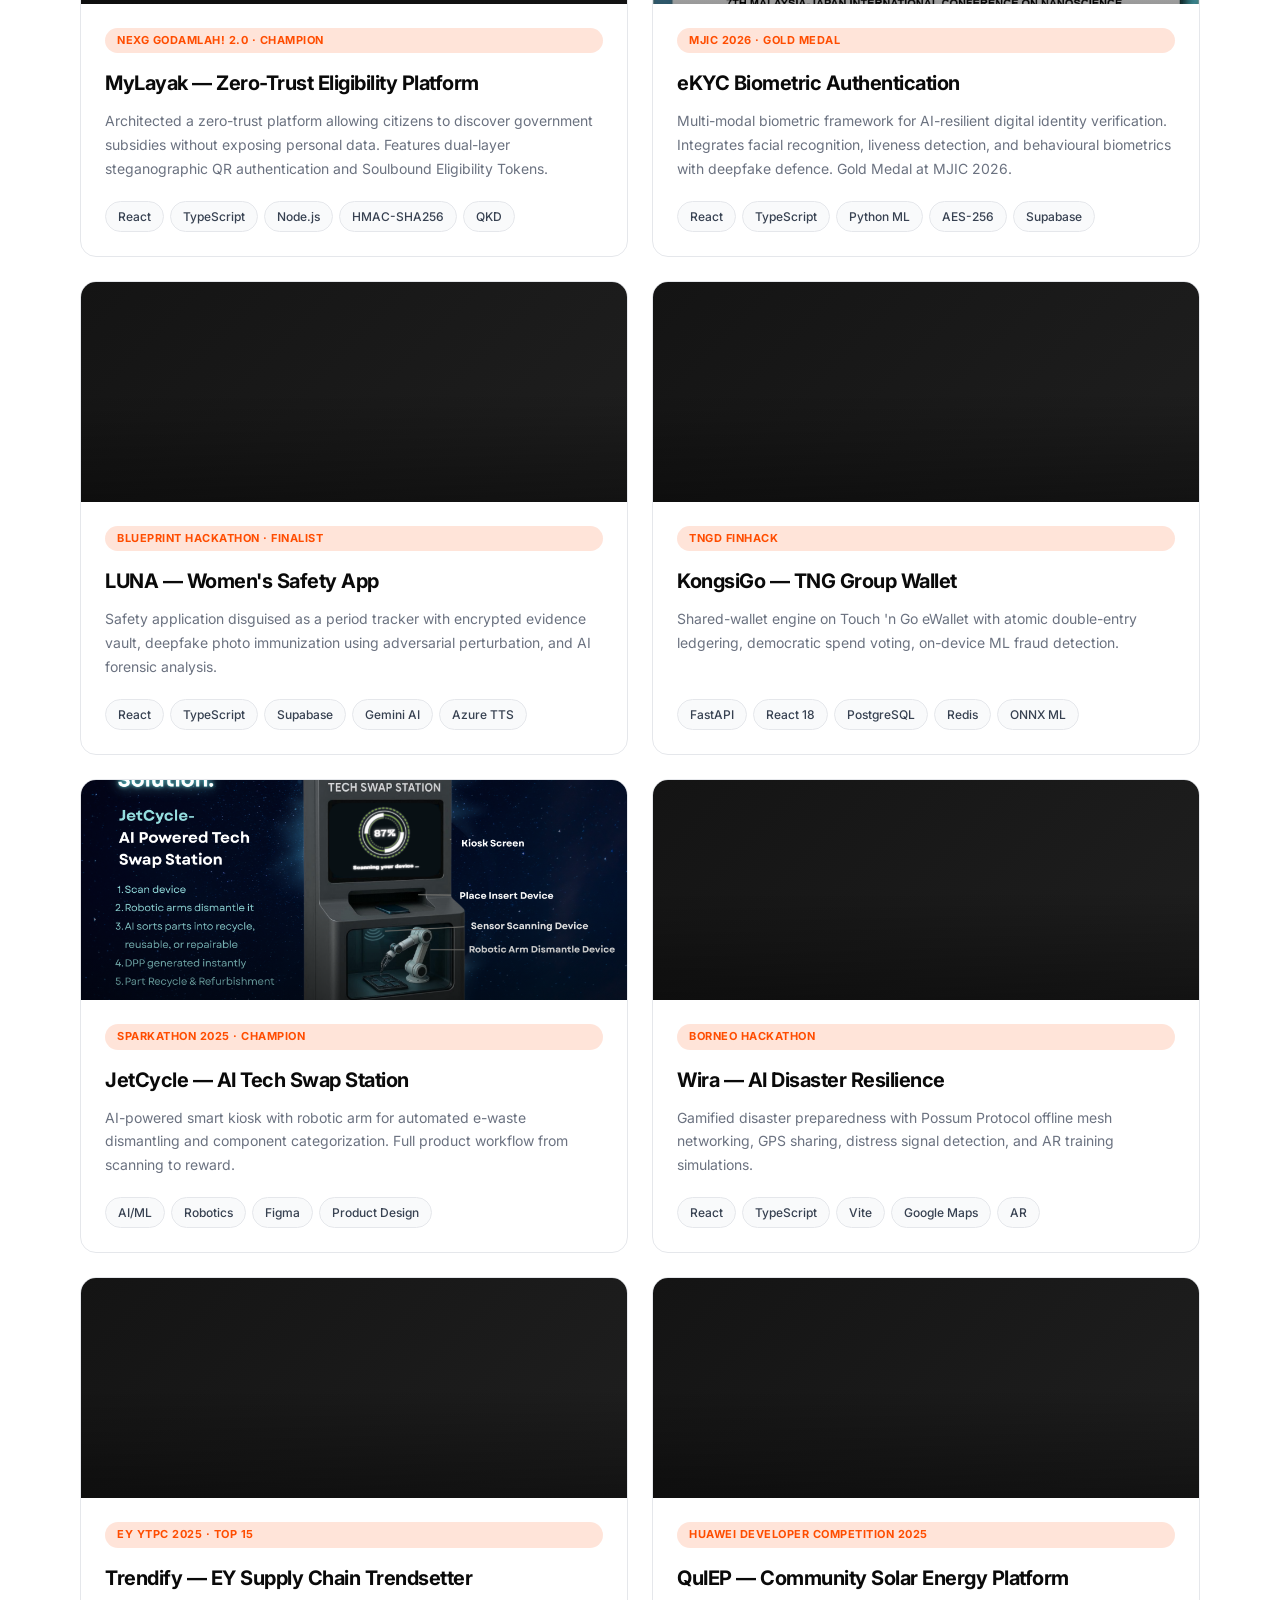
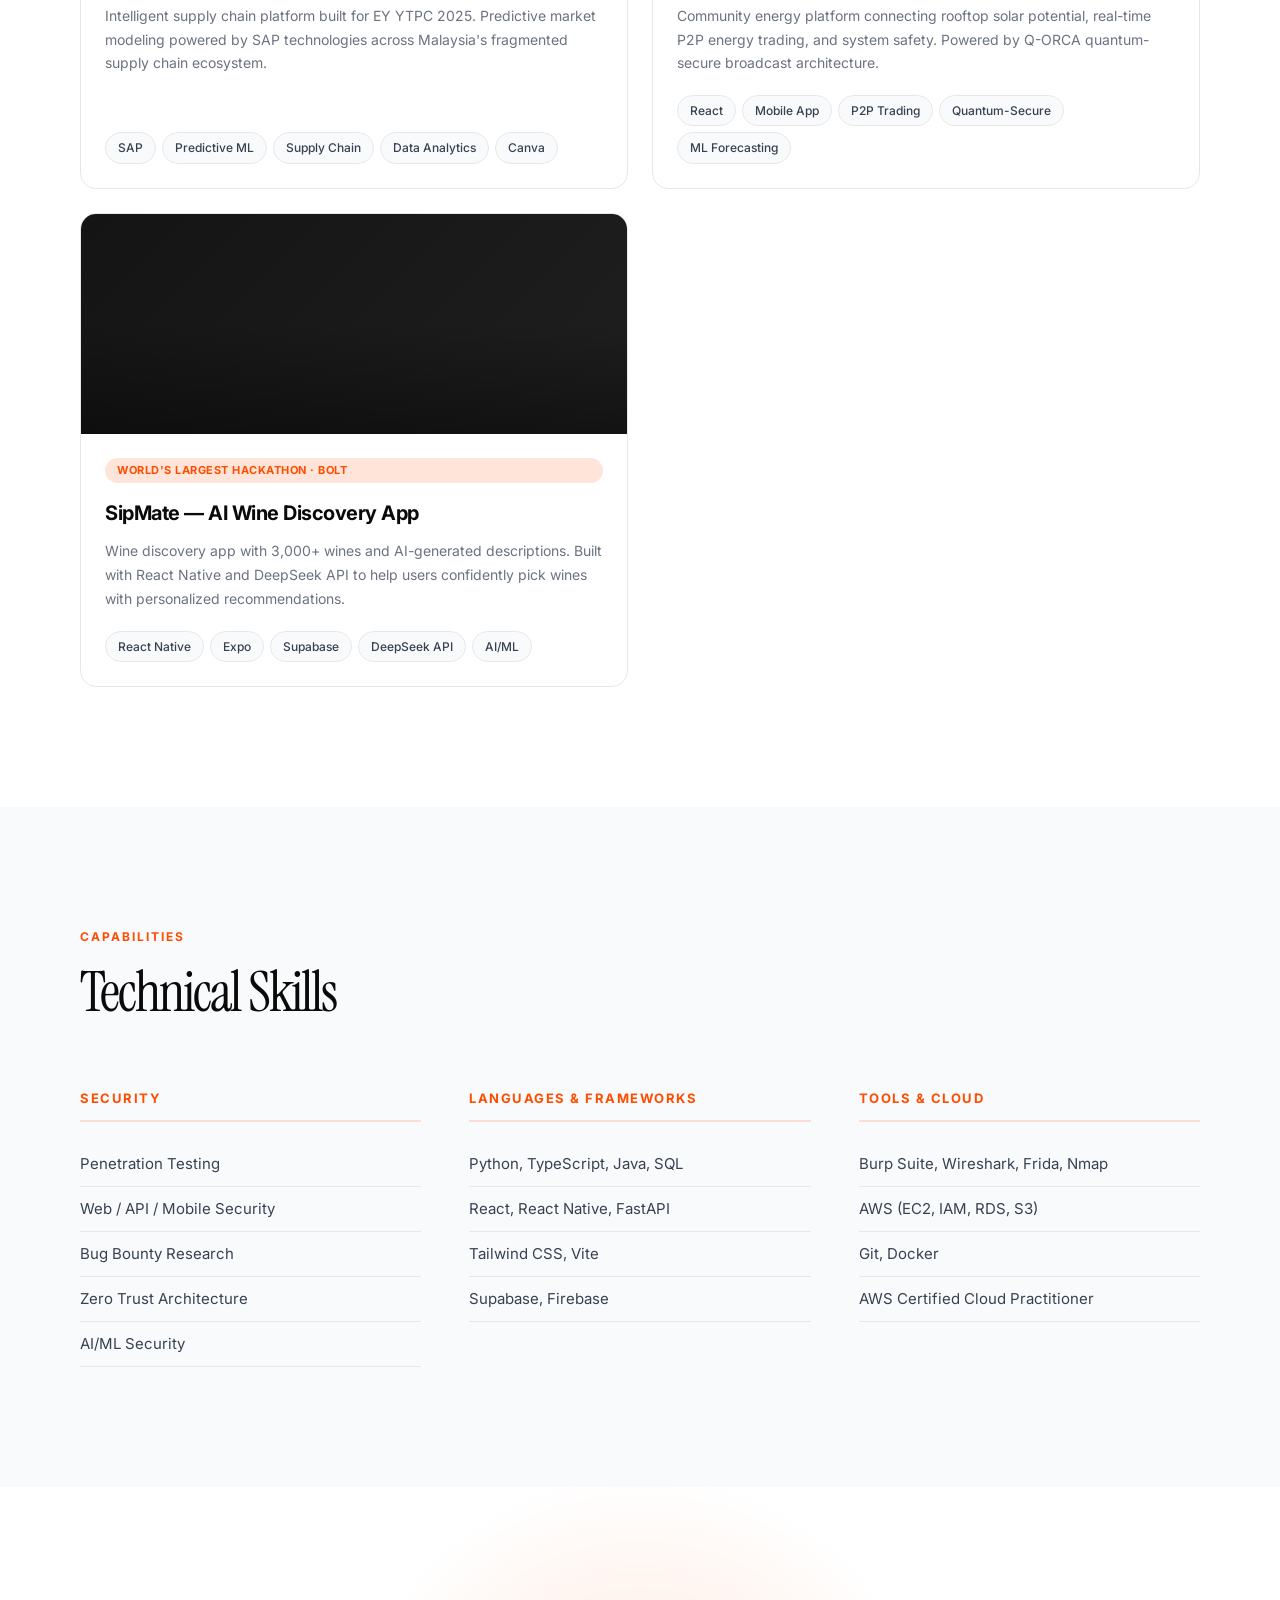
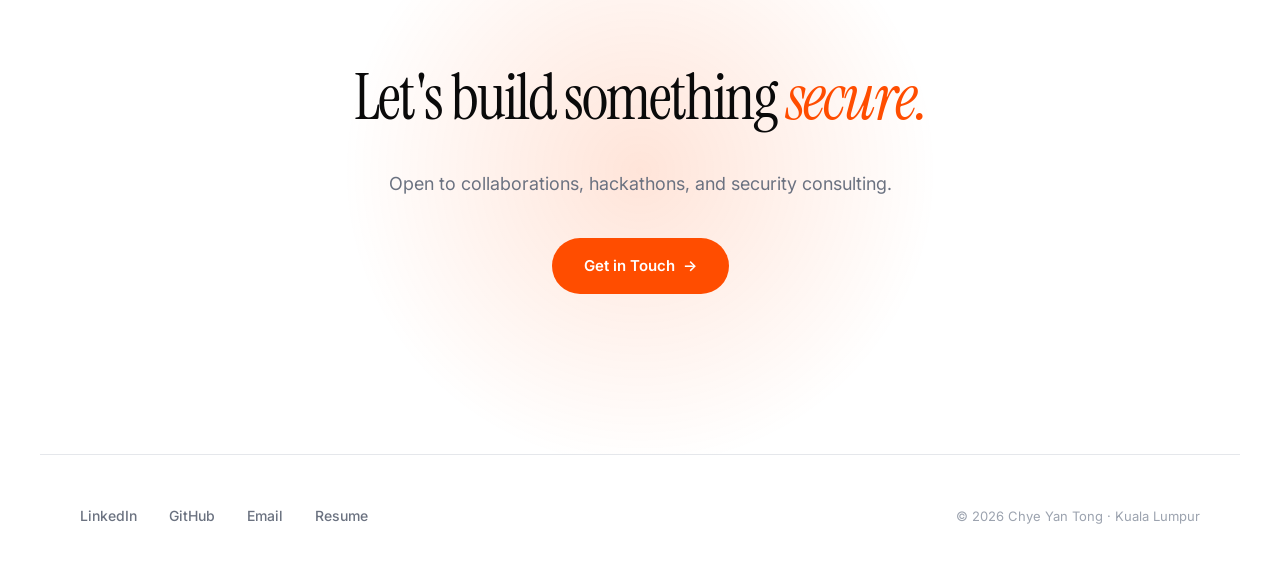
==== commit 2f4e1504: "Fix Wira: Blueprint → Borneo Hackathon across all files" ====
--- a/index.html
+++ b/index.html
@@ -1608,8 +1608,8 @@
                 <div class="award-item" data-animate>
                     <span class="award-badge finalist">FINALIST</span>
                     <div class="award-info">
-                        <h4>Blueprint Hackathon — LUNA & Wira</h4>
-                        <p>Women's Safety App & Disaster Resilience Platform · 2026</p>
+                        <h4>Blueprint Hackathon — LUNA</h4>
+                        <p>Women's Safety App · 2026</p>
                     </div>
                 </div>
             </div>
@@ -1786,7 +1786,7 @@
                     <div class="play-overlay"><span>&#9654;</span></div>
                 </div>
                 <div class="project-body">
-                    <span class="project-tag">Blueprint Hackathon</span>
+                    <span class="project-tag">Borneo Hackathon</span>
                     <h3>Wira — AI Disaster Resilience</h3>
                     <p>Gamified disaster preparedness with Possum Protocol offline mesh networking, GPS sharing, distress signal detection, and AR training simulations.</p>
                     <div class="project-tech">
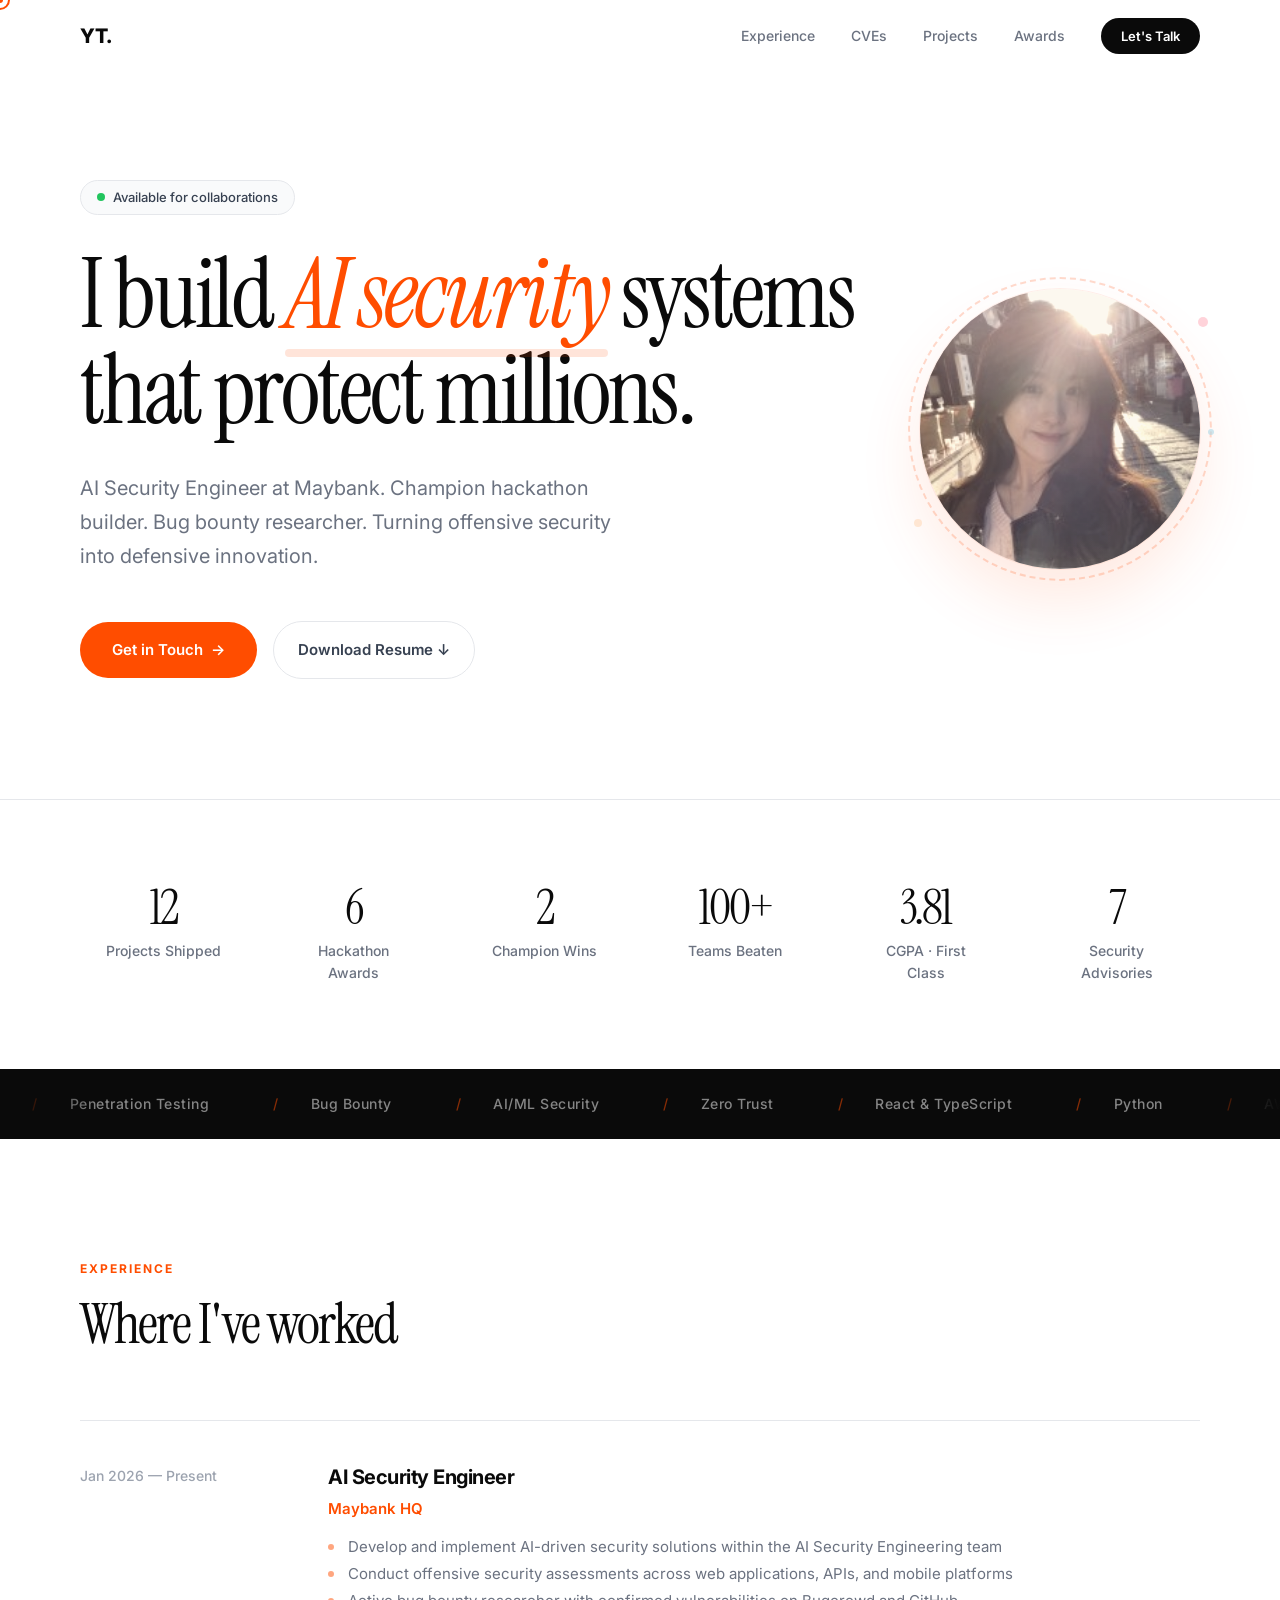
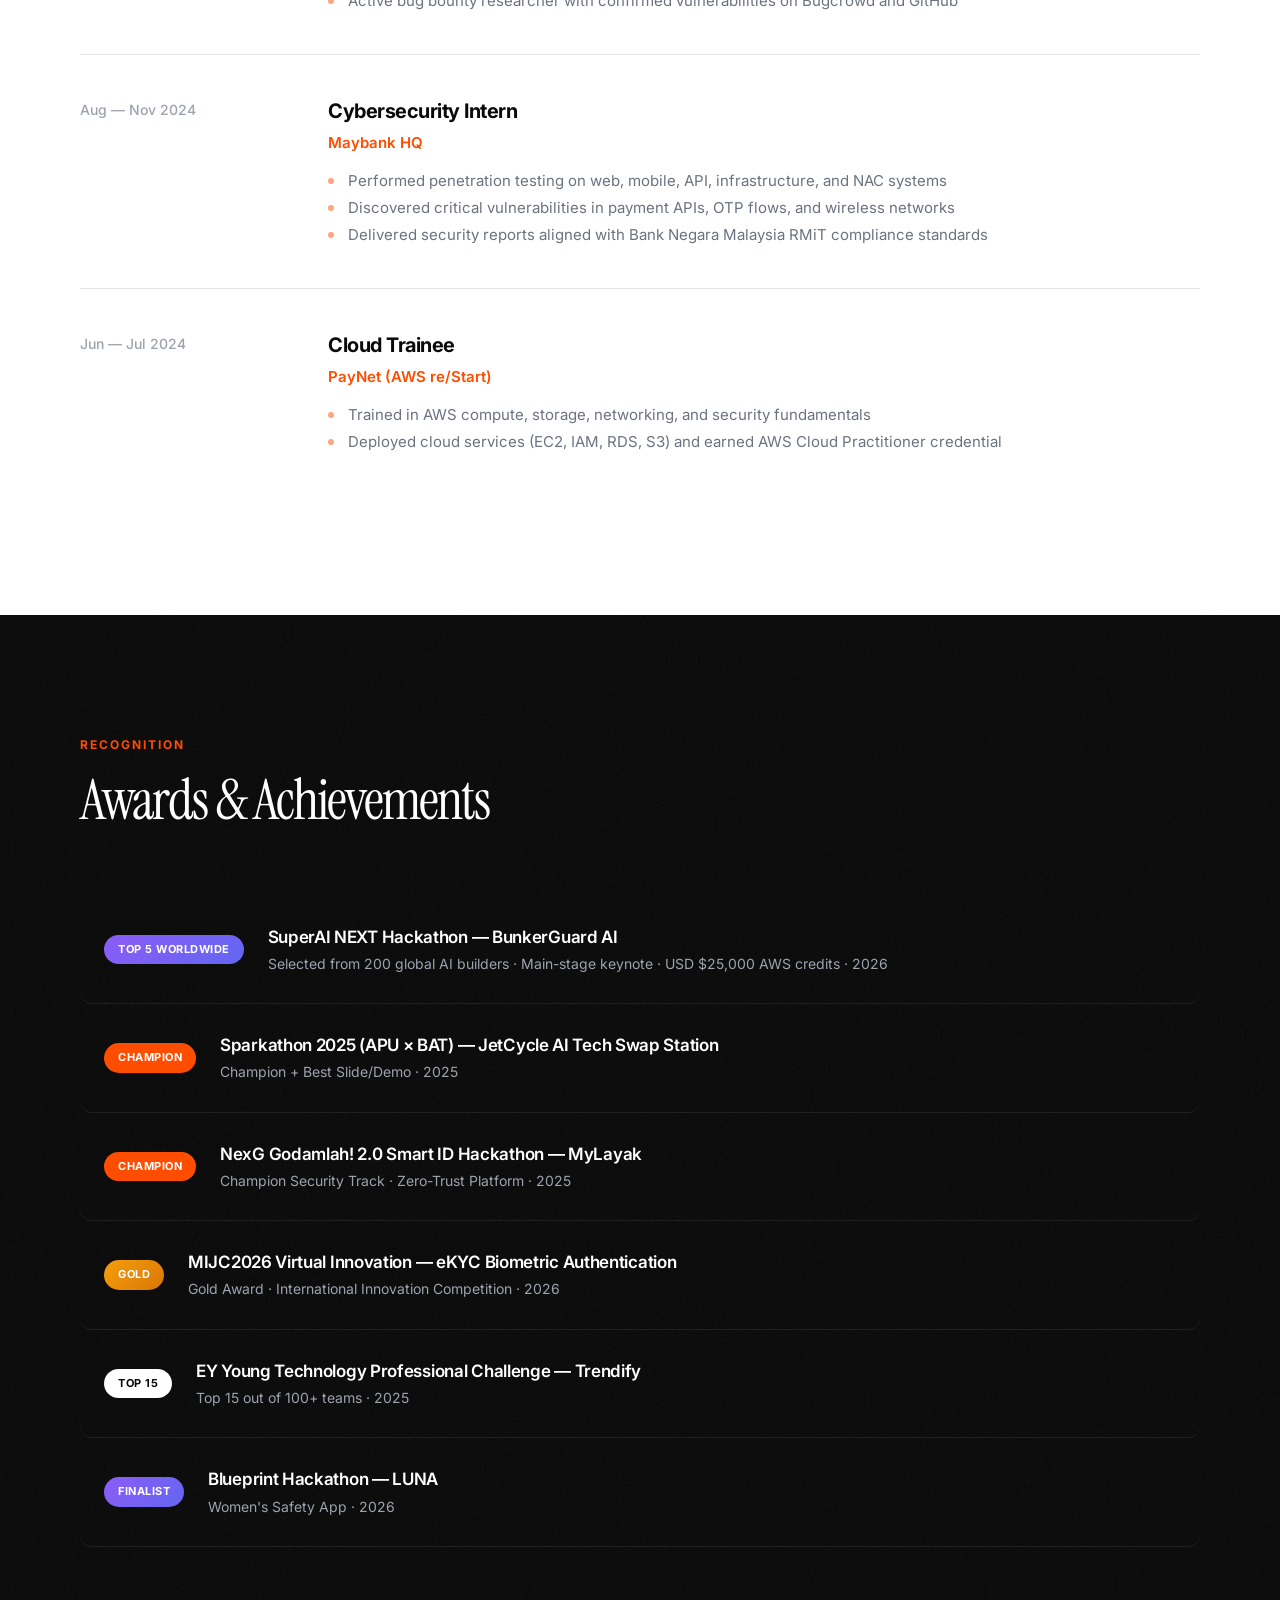
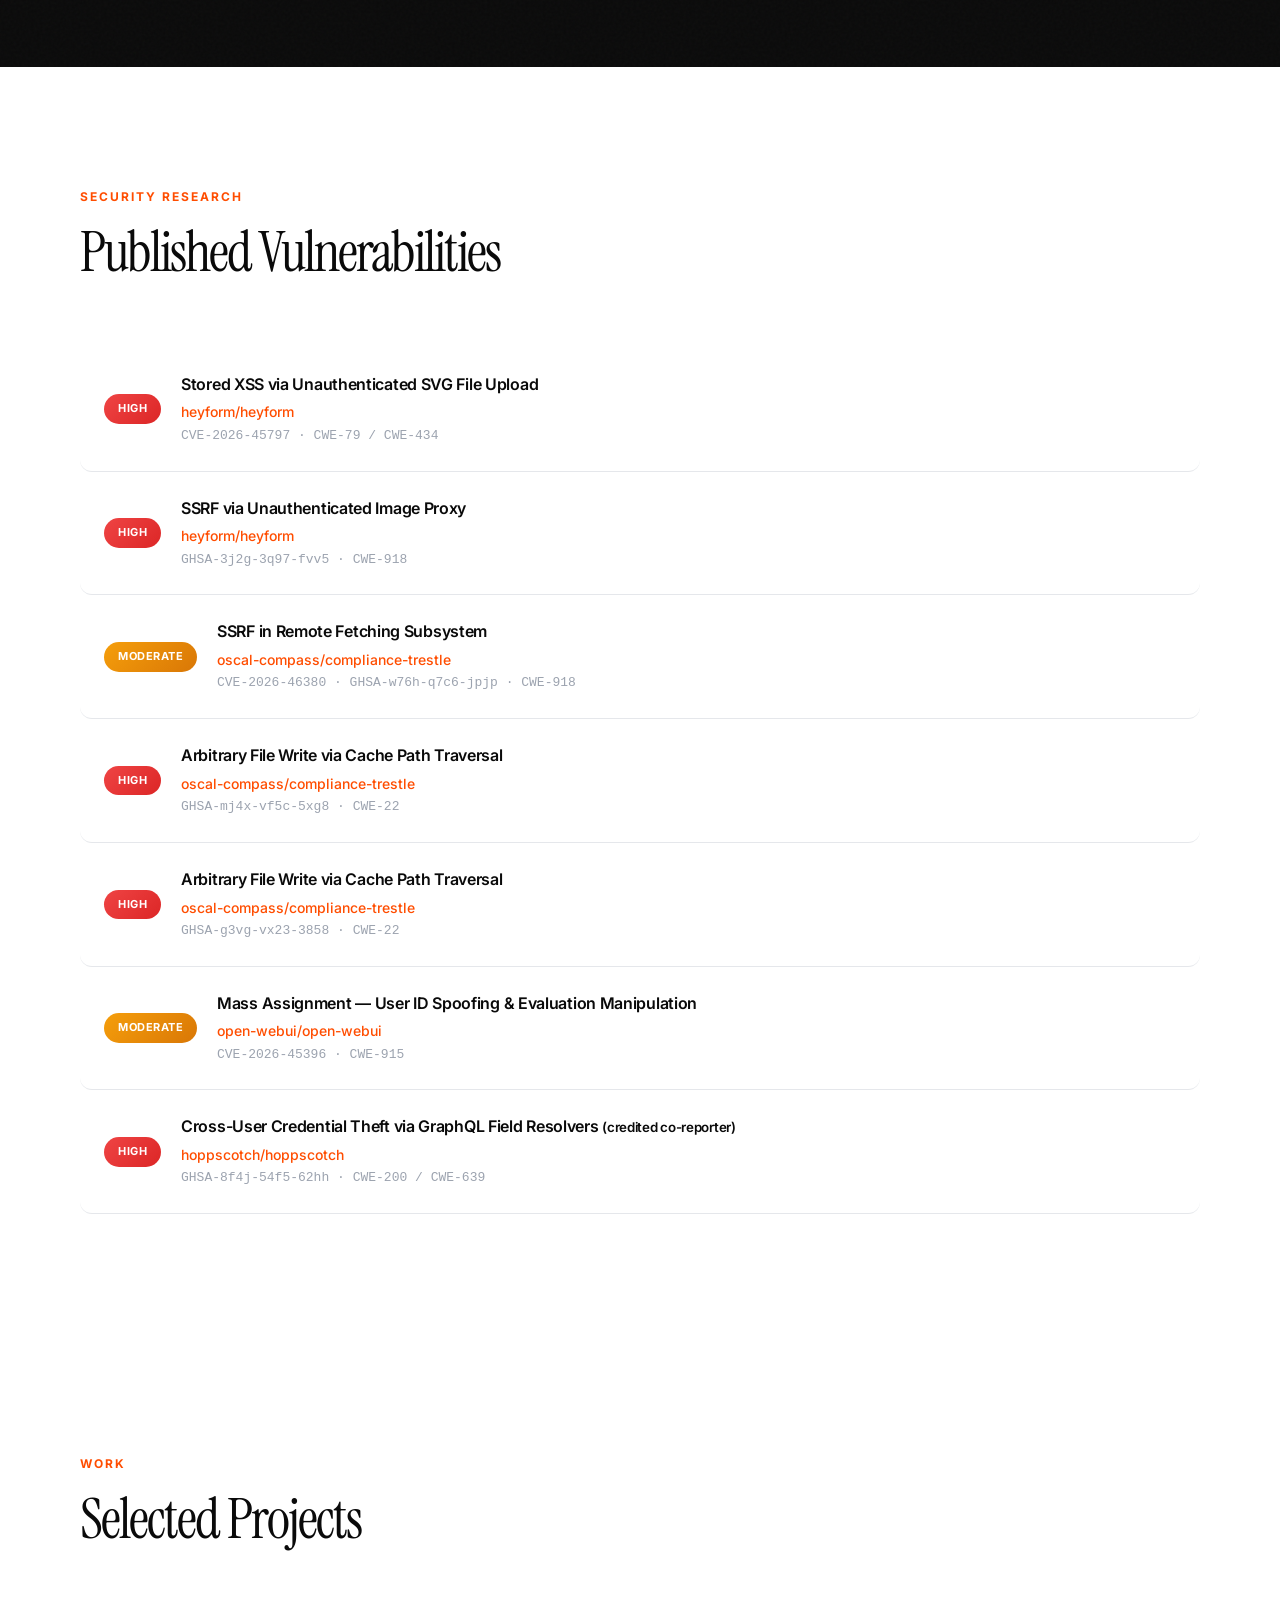
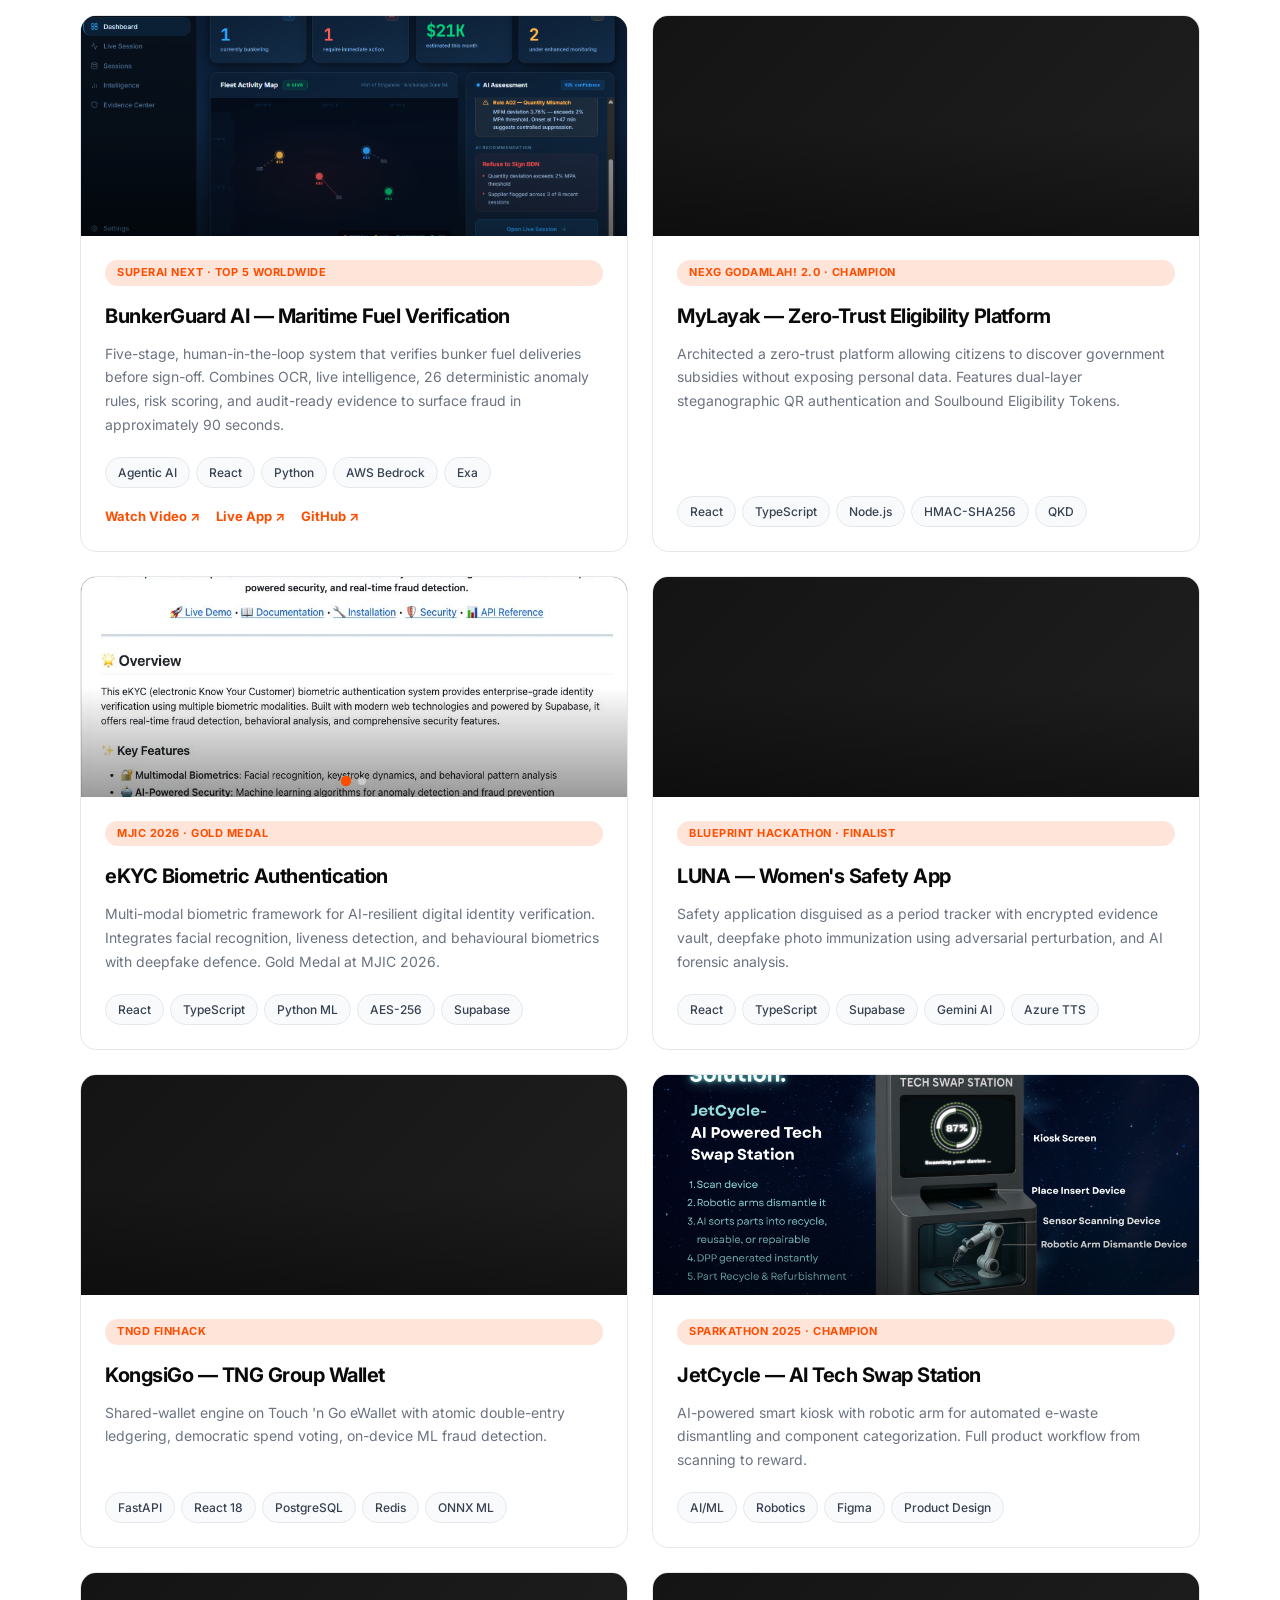
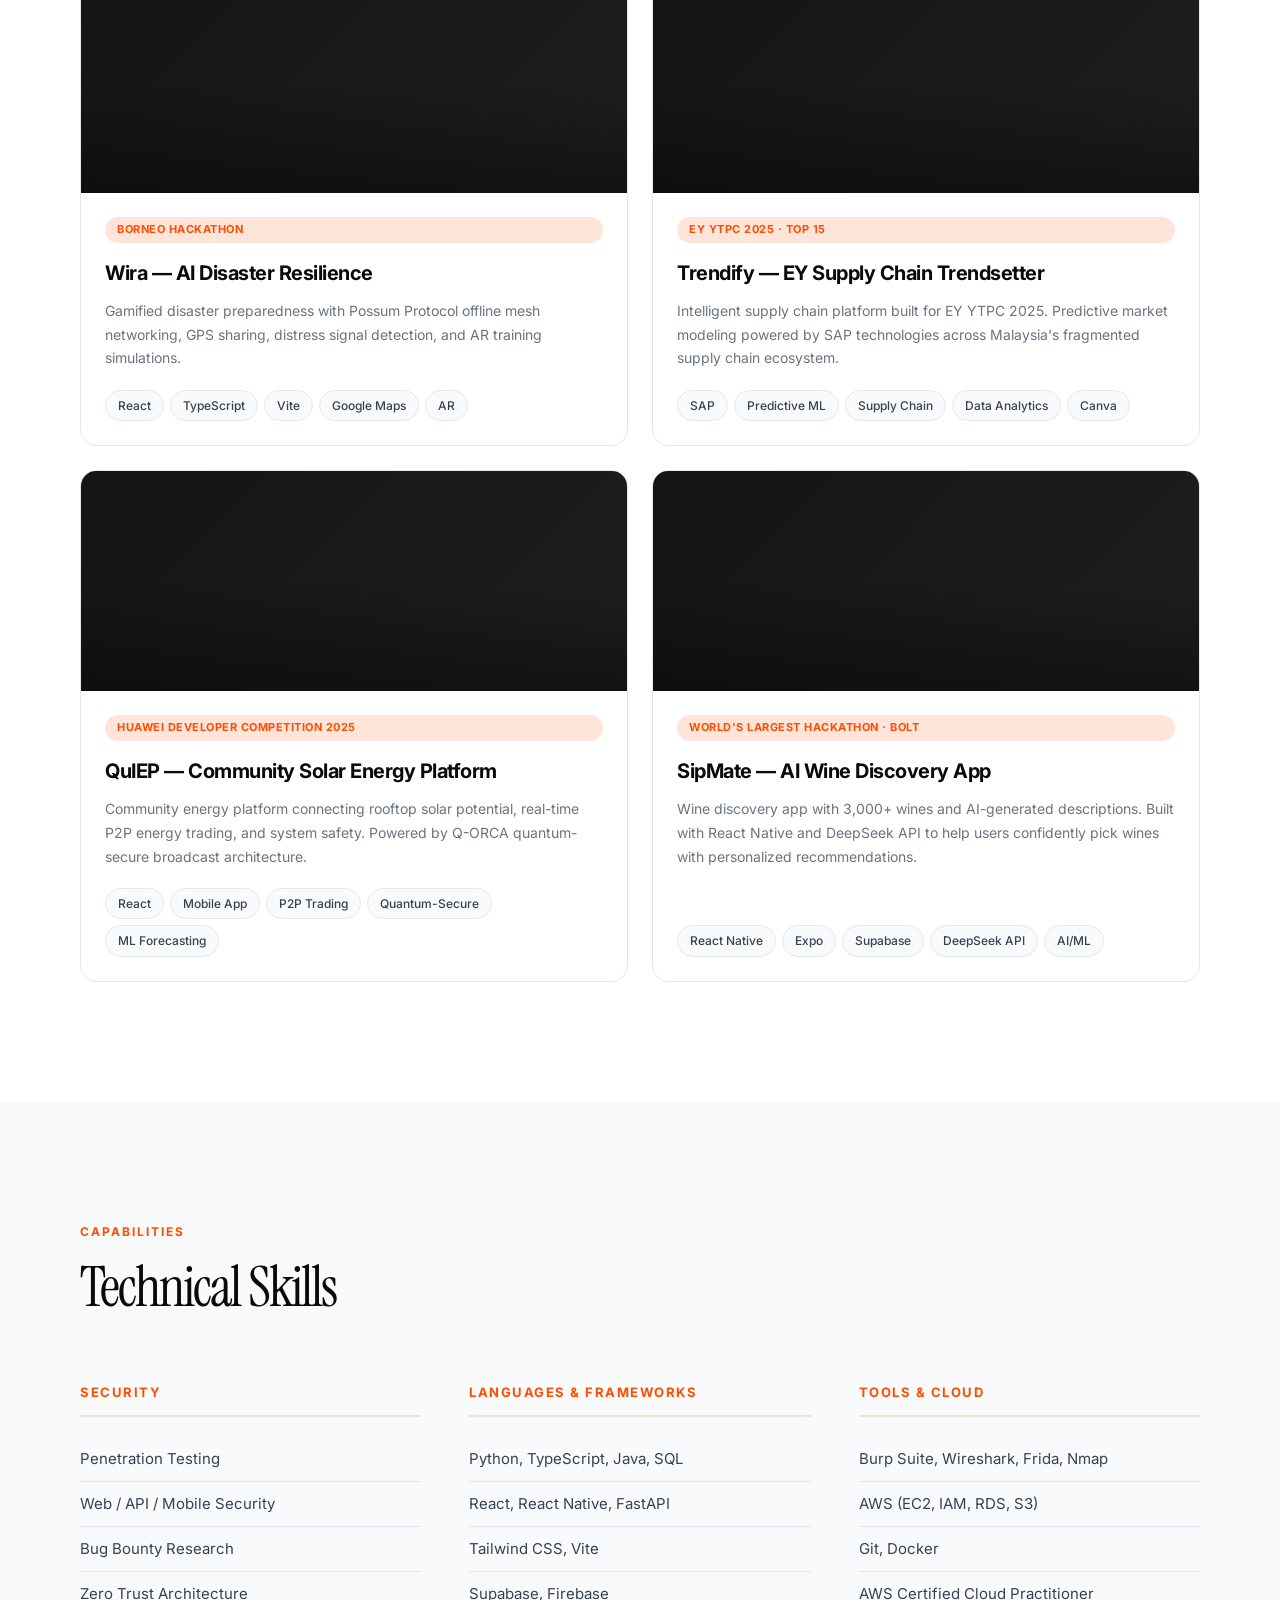
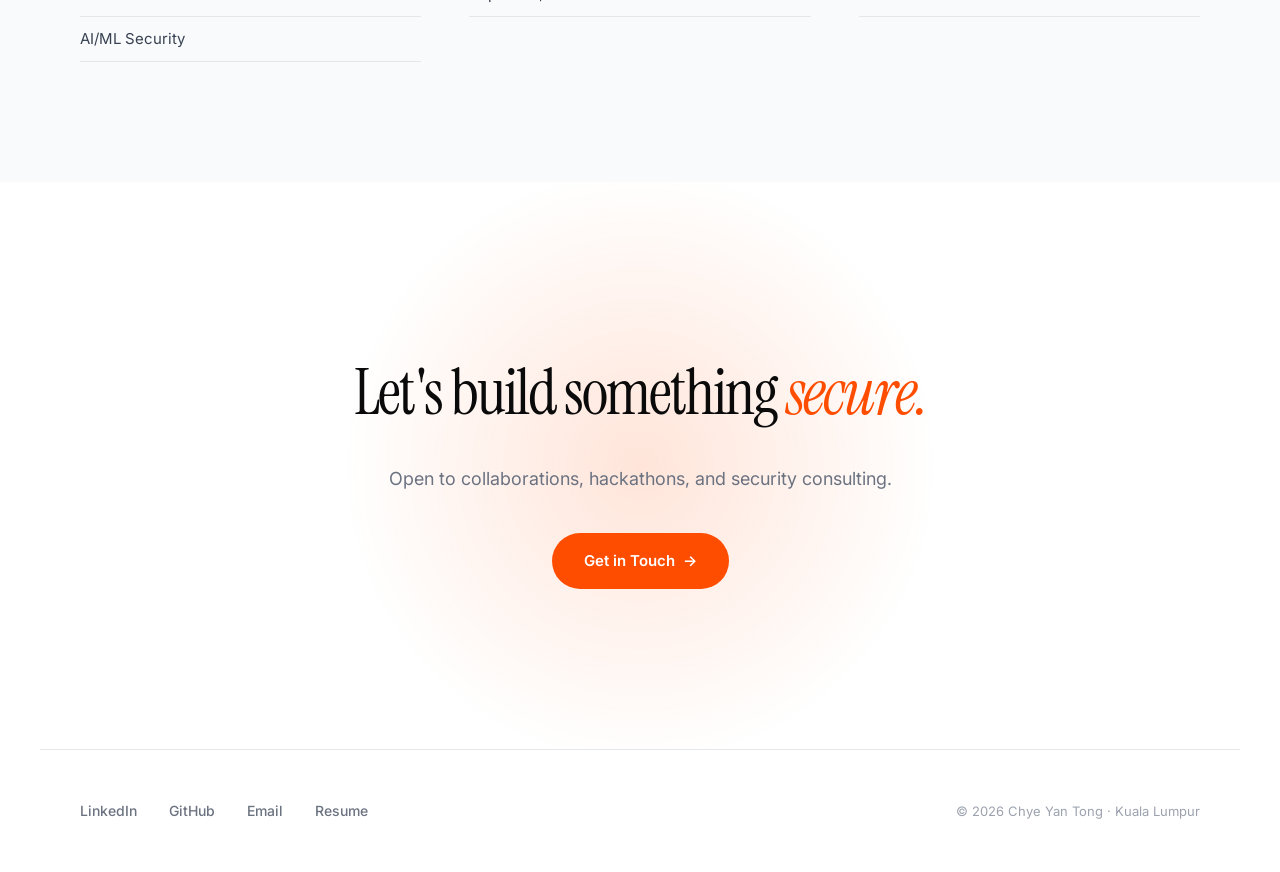
==== commit 8e395cc3: "update portfolio" ====
--- a/index.html
+++ b/index.html
@@ -1007,7 +1007,22 @@
             transition: transform 0.4s cubic-bezier(0.16, 1, 0.3, 1);
         }
 
+        .video-lightbox iframe {
+            width: min(90vw, 1120px);
+            aspect-ratio: 16 / 9;
+            border: 0;
+            border-radius: 12px;
+            box-shadow: 0 32px 80px rgba(0,0,0,0.5);
+            transform: scale(0.9);
+            transition: transform 0.4s cubic-bezier(0.16, 1, 0.3, 1);
+            display: none;
+        }
+
         .video-lightbox.active video {
+            transform: scale(1);
+        }
+
+        .video-lightbox.active iframe {
             transform: scale(1);
         }
 
@@ -1193,6 +1208,23 @@
             transform: translateY(-2px);
         }
 
+        .project-links {
+            display: flex;
+            gap: 16px;
+            margin-top: 18px;
+        }
+
+        .project-links a {
+            color: var(--orange);
+            font-size: 13px;
+            font-weight: 700;
+            text-decoration: none;
+        }
+
+        .project-links a:hover {
+            text-decoration: underline;
+        }
+
         /* ===== SKILLS ===== */
         .skills-section {
             background: var(--gray-50);
@@ -1464,11 +1496,11 @@
     <div class="proof-bar">
         <div class="proof-inner">
             <div class="proof-item" data-animate>
-                <div class="proof-number" data-count="11">0</div>
+                <div class="proof-number" data-count="12">0</div>
                 <div class="proof-label">Projects Shipped</div>
             </div>
             <div class="proof-item" data-animate>
-                <div class="proof-number" data-count="5">0</div>
+                <div class="proof-number" data-count="6">0</div>
                 <div class="proof-label">Hackathon Awards</div>
             </div>
             <div class="proof-item" data-animate>
@@ -1484,8 +1516,8 @@
                 <div class="proof-label">CGPA · First Class</div>
             </div>
             <div class="proof-item" data-animate>
-                <div class="proof-number" data-count="6">0</div>
-                <div class="proof-label">CVEs Published</div>
+                <div class="proof-number" data-count="7">0</div>
+                <div class="proof-label">Security Advisories</div>
             </div>
         </div>
     </div>
@@ -1578,6 +1610,13 @@
 
             <div class="awards-grid">
                 <div class="award-item" data-animate>
+                    <span class="award-badge finalist">TOP 5 WORLDWIDE</span>
+                    <div class="award-info">
+                        <h4>SuperAI NEXT Hackathon — BunkerGuard AI</h4>
+                        <p>Selected from 200 global AI builders · Main-stage keynote · USD $25,000 AWS credits · 2026</p>
+                    </div>
+                </div>
+                <div class="award-item" data-animate>
                     <span class="award-badge">CHAMPION</span>
                     <div class="award-info">
                         <h4>Sparkathon 2025 (APU × BAT) — JetCycle AI Tech Swap Station</h4>
@@ -1640,12 +1679,12 @@
                     <p class="cve-id">GHSA-3j2g-3q97-fvv5 · CWE-918</p>
                 </div>
             </a>
-            <a href="https://github.com/oscal-compass/compliance-trestle/security/advisories/GHSA-w76h-q7c6-jpjp" target="_blank" class="cve-card" data-animate>
+            <a href="https://github.com/advisories/GHSA-w76h-q7c6-jpjp" target="_blank" rel="noopener noreferrer" class="cve-card" data-animate>
                 <div class="cve-severity moderate">MODERATE</div>
                 <div class="cve-info">
-                    <h4>Critical SSRF in Remote Fetching Subsystem</h4>
+                    <h4>SSRF in Remote Fetching Subsystem</h4>
                     <p class="cve-project">oscal-compass/compliance-trestle</p>
-                    <p class="cve-id">GHSA-w76h-q7c6-jpjp · CWE-918</p>
+                    <p class="cve-id">CVE-2026-46380 · GHSA-w76h-q7c6-jpjp · CWE-918</p>
                 </div>
             </a>
             <a href="https://github.com/oscal-compass/compliance-trestle/security/advisories/GHSA-mj4x-vf5c-5xg8" target="_blank" class="cve-card" data-animate>
@@ -1672,6 +1711,14 @@
                     <p class="cve-id">CVE-2026-45396 · CWE-915</p>
                 </div>
             </a>
+            <a href="https://github.com/hoppscotch/hoppscotch/security/advisories/GHSA-8f4j-54f5-62hh" target="_blank" class="cve-card" data-animate>
+                <div class="cve-severity high">HIGH</div>
+                <div class="cve-info">
+                    <h4>Cross-User Credential Theft via GraphQL Field Resolvers <small>(credited co-reporter)</small></h4>
+                    <p class="cve-project">hoppscotch/hoppscotch</p>
+                    <p class="cve-id">GHSA-8f4j-54f5-62hh · CWE-200 / CWE-639</p>
+                </div>
+            </a>
         </div>
     </section>
 
@@ -1683,6 +1730,30 @@
         </div>
 
         <div class="projects-grid">
+            <div class="project-card" data-animate="scale" data-youtube="huvNYPd1sBE">
+                <div class="project-img">
+                    <img src="bunkerguard-dashboard.png" alt="BunkerGuard AI maritime fraud detection dashboard">
+                    <div class="play-overlay"><span>&#9654;</span></div>
+                </div>
+                <div class="project-body">
+                    <span class="project-tag">SuperAI NEXT · Top 5 Worldwide</span>
+                    <h3>BunkerGuard AI — Maritime Fuel Verification</h3>
+                    <p>Five-stage, human-in-the-loop system that verifies bunker fuel deliveries before sign-off. Combines OCR, live intelligence, 26 deterministic anomaly rules, risk scoring, and audit-ready evidence to surface fraud in approximately 90 seconds.</p>
+                    <div class="project-tech">
+                        <span>Agentic AI</span>
+                        <span>React</span>
+                        <span>Python</span>
+                        <span>AWS Bedrock</span>
+                        <span>Exa</span>
+                    </div>
+                    <div class="project-links">
+                        <a href="https://www.youtube.com/watch?v=huvNYPd1sBE" target="_blank" rel="noopener noreferrer" onclick="event.stopPropagation()">Watch Video ↗</a>
+                        <a href="https://bunkerguard-ai.vercel.app" target="_blank" rel="noopener noreferrer" onclick="event.stopPropagation()">Live App ↗</a>
+                        <a href="https://github.com/Scarce01/bunkerguard-ai" target="_blank" rel="noopener noreferrer" onclick="event.stopPropagation()">GitHub ↗</a>
+                    </div>
+                </div>
+            </div>
+
             <div class="project-card" data-animate="scale" data-video="mylayak.mp4">
                 <div class="project-img">
                     <video src="mylayak.mp4" muted loop playsinline preload="metadata"></video>
@@ -1910,7 +1981,7 @@
     <footer>
         <ul class="footer-links">
             <li><a href="https://www.linkedin.com/in/yantongchye" target="_blank">LinkedIn</a></li>
-            <li><a href="https://github.com/yantongggg" target="_blank">GitHub</a></li>
+            <li><a href="https://github.com/yantongggg/portfolio" target="_blank" rel="noopener noreferrer">GitHub</a></li>
             <li><a href="mailto:chyeyantong03@gmail.com">Email</a></li>
             <li><a href="Chye_Yan_Tong_Resume_2026.pdf">Resume</a></li>
         </ul>
@@ -2057,12 +2128,21 @@
         lightbox.innerHTML = `
             <span class="video-lightbox-close">&times;</span>
             <video controls playsinline></video>
+            <iframe
+                title="Project video"
+                allow="accelerometer; autoplay; clipboard-write; encrypted-media; gyroscope; picture-in-picture; web-share"
+                allowfullscreen
+            ></iframe>
         `;
         document.body.appendChild(lightbox);
 
         const lbVideo = lightbox.querySelector('video');
+        const lbYouTube = lightbox.querySelector('iframe');
 
         function openVideoLightbox(src) {
+            lbYouTube.style.display = 'none';
+            lbYouTube.src = '';
+            lbVideo.style.display = 'block';
             lbVideo.src = src;
             lightbox.classList.add('active');
             lbVideo.currentTime = 0;
@@ -2070,10 +2150,21 @@
             document.body.style.overflow = 'hidden';
         }
 
+        function openYouTubeLightbox(videoId) {
+            lbVideo.pause();
+            lbVideo.src = '';
+            lbVideo.style.display = 'none';
+            lbYouTube.style.display = 'block';
+            lbYouTube.src = `https://www.youtube-nocookie.com/embed/${videoId}?autoplay=1&rel=0`;
+            lightbox.classList.add('active');
+            document.body.style.overflow = 'hidden';
+        }
+
         function closeVideoLightbox() {
             lightbox.classList.remove('active');
             lbVideo.pause();
             lbVideo.src = '';
+            lbYouTube.src = '';
             document.body.style.overflow = '';
         }
 
@@ -2133,8 +2224,11 @@
         document.querySelectorAll('.project-card').forEach(card => {
             card.addEventListener('click', () => {
                 const videoSrc = card.dataset.video;
+                const youtubeId = card.dataset.youtube;
                 const imagesSrc = card.dataset.images;
-                if (videoSrc) {
+                if (youtubeId) {
+                    openYouTubeLightbox(youtubeId);
+                } else if (videoSrc) {
                     openVideoLightbox(videoSrc);
                 } else if (imagesSrc) {
                     openImageLightbox(imagesSrc.split(','));
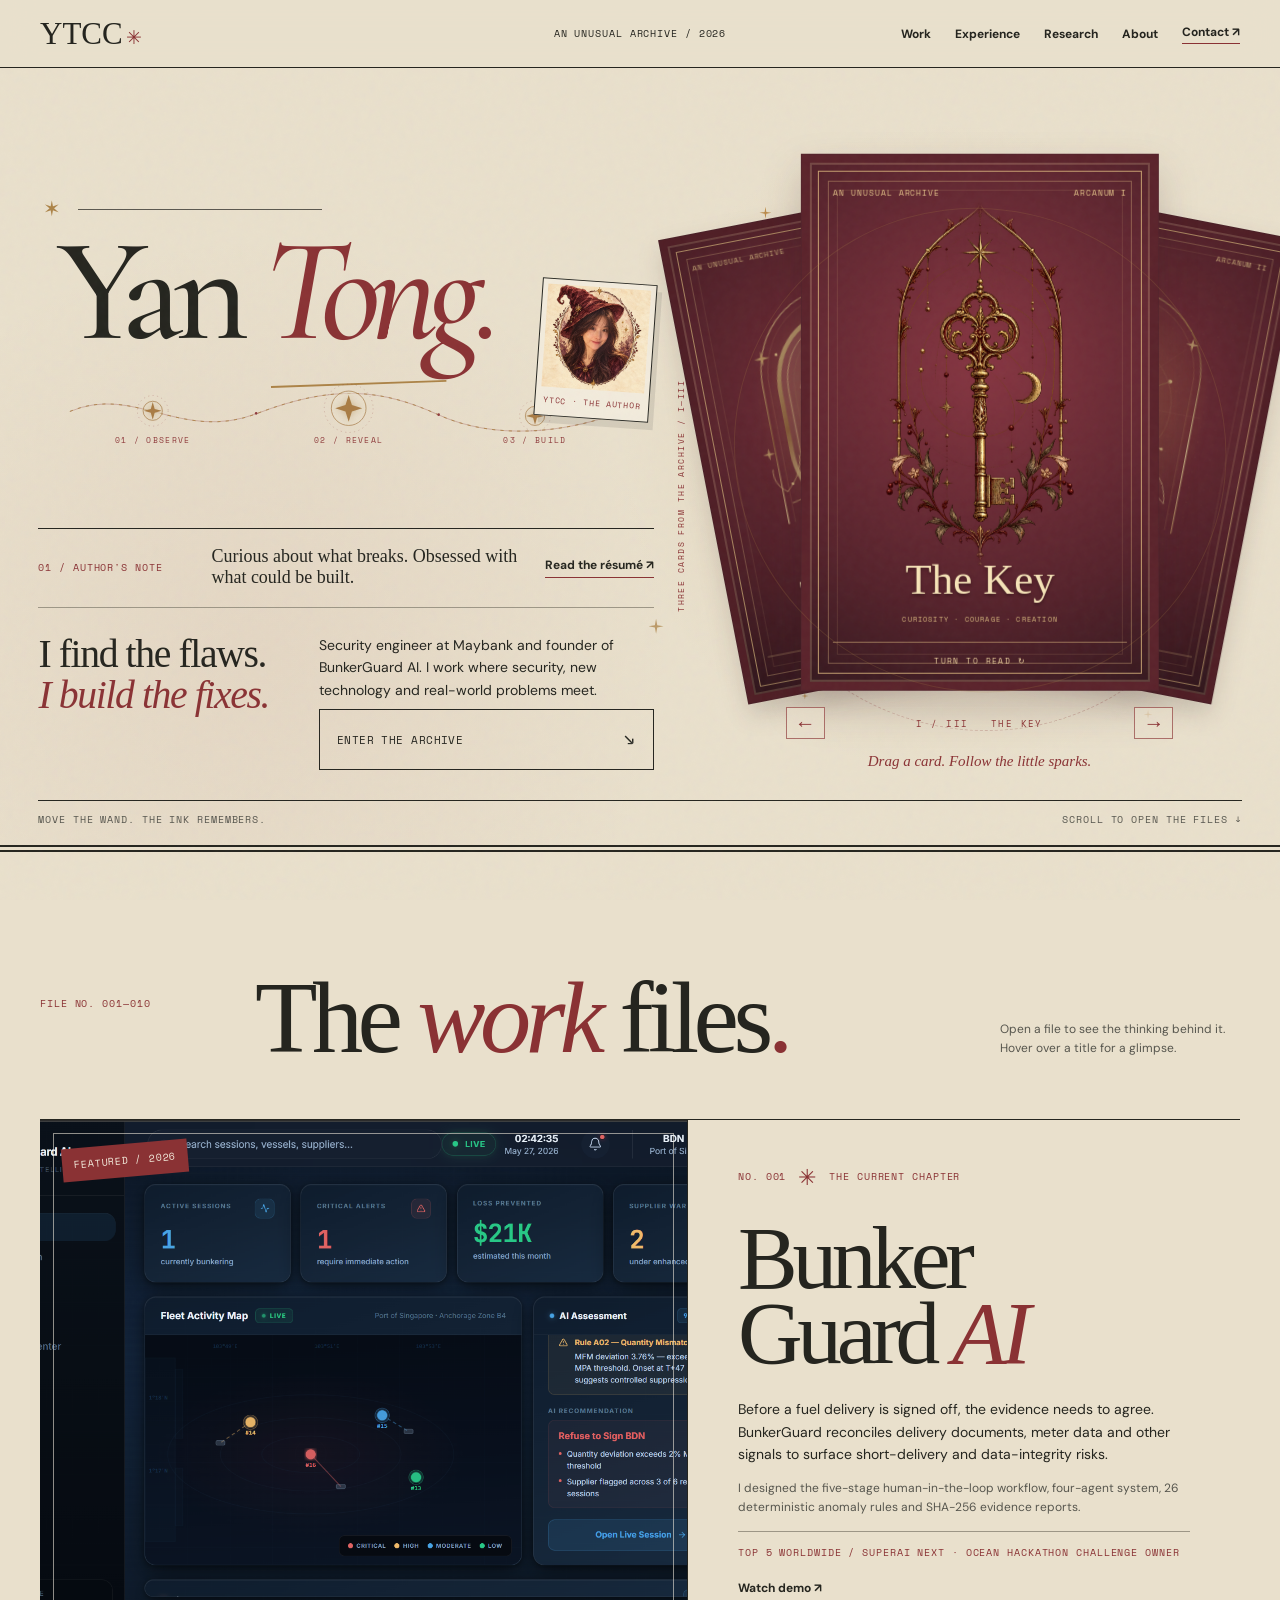
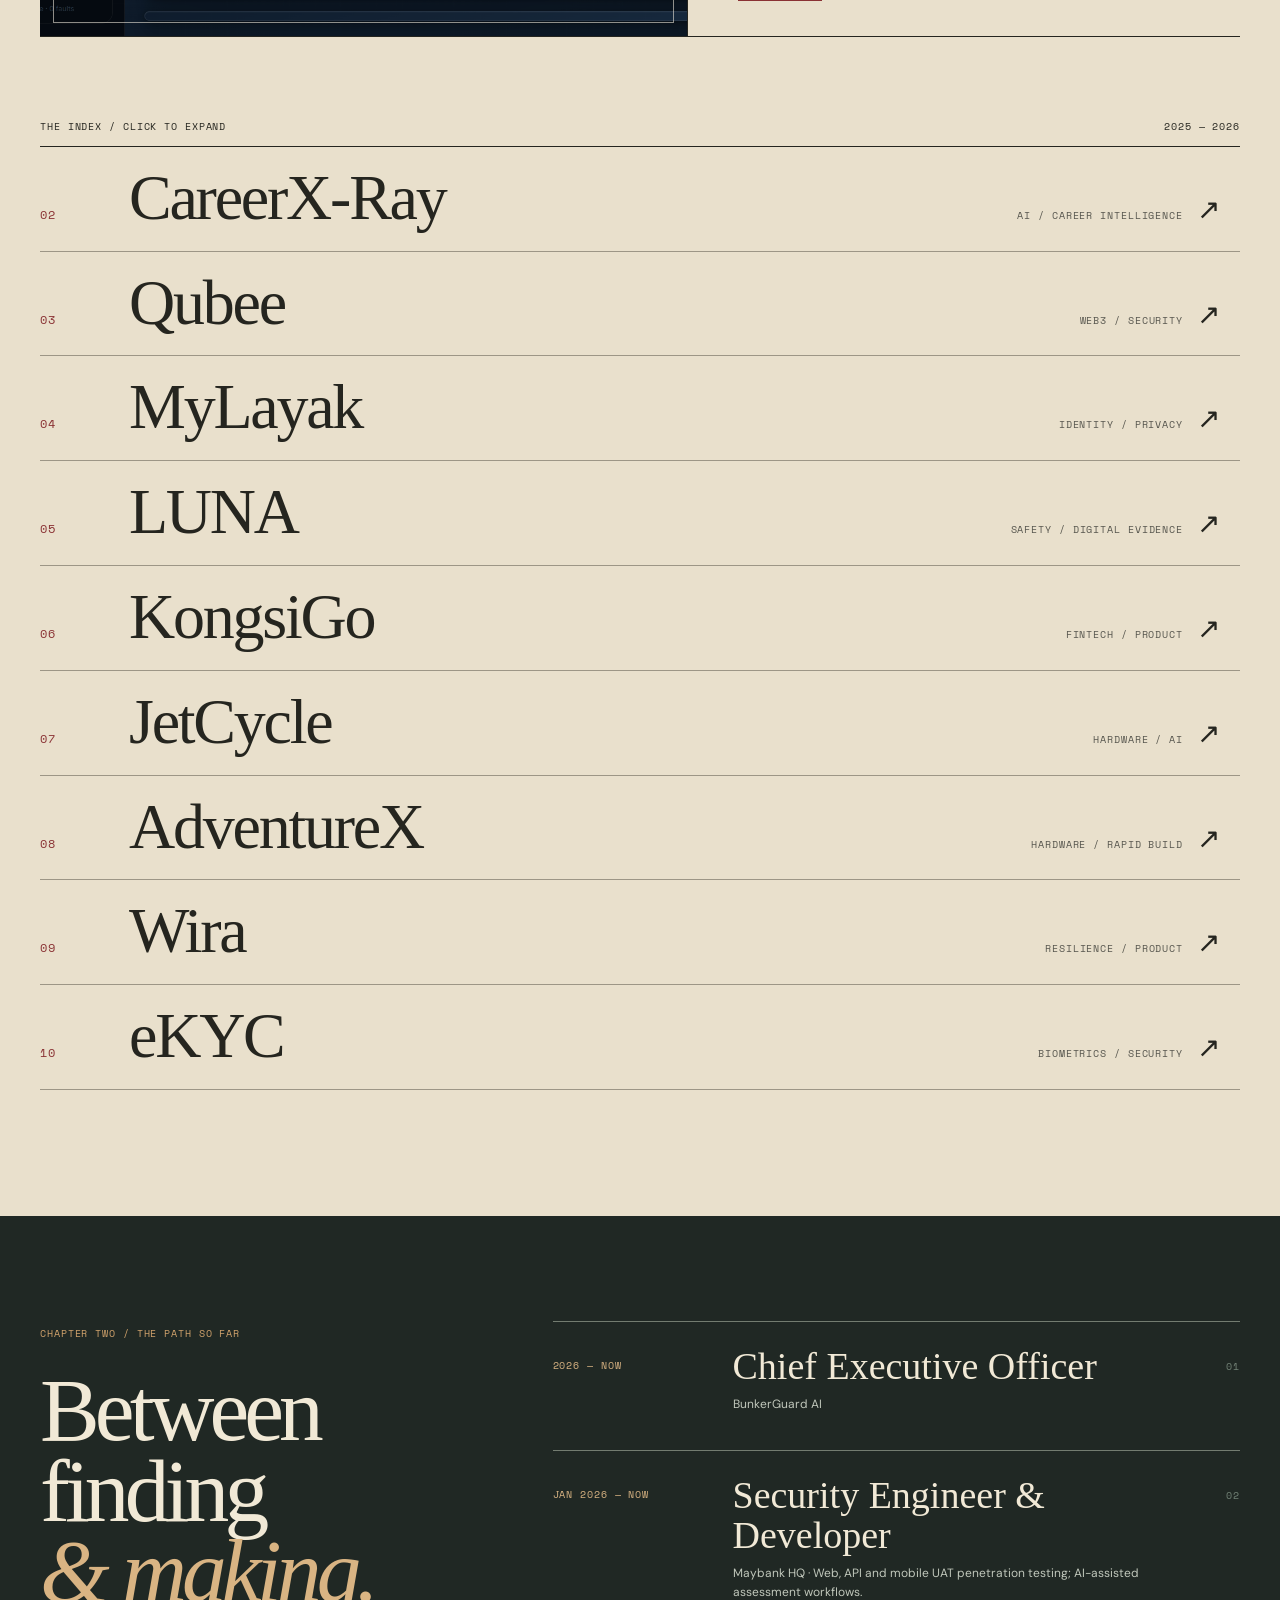
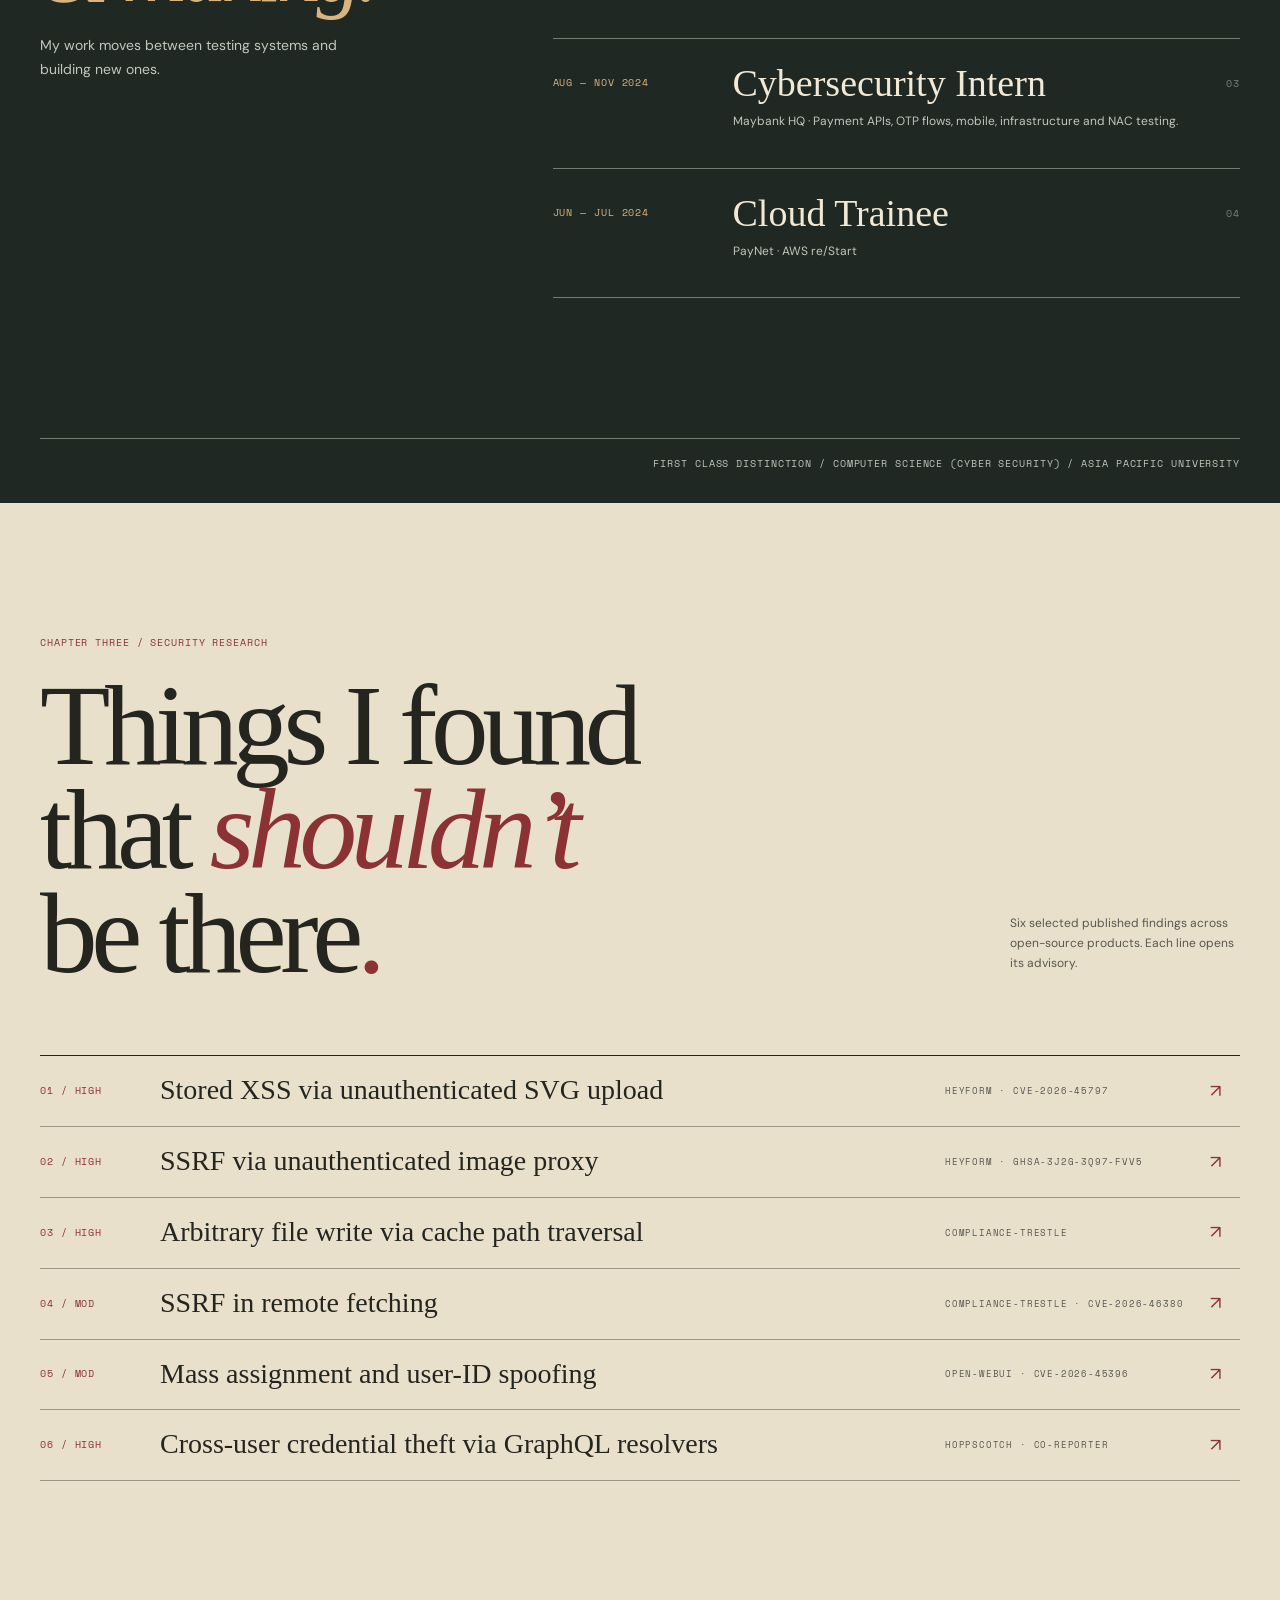
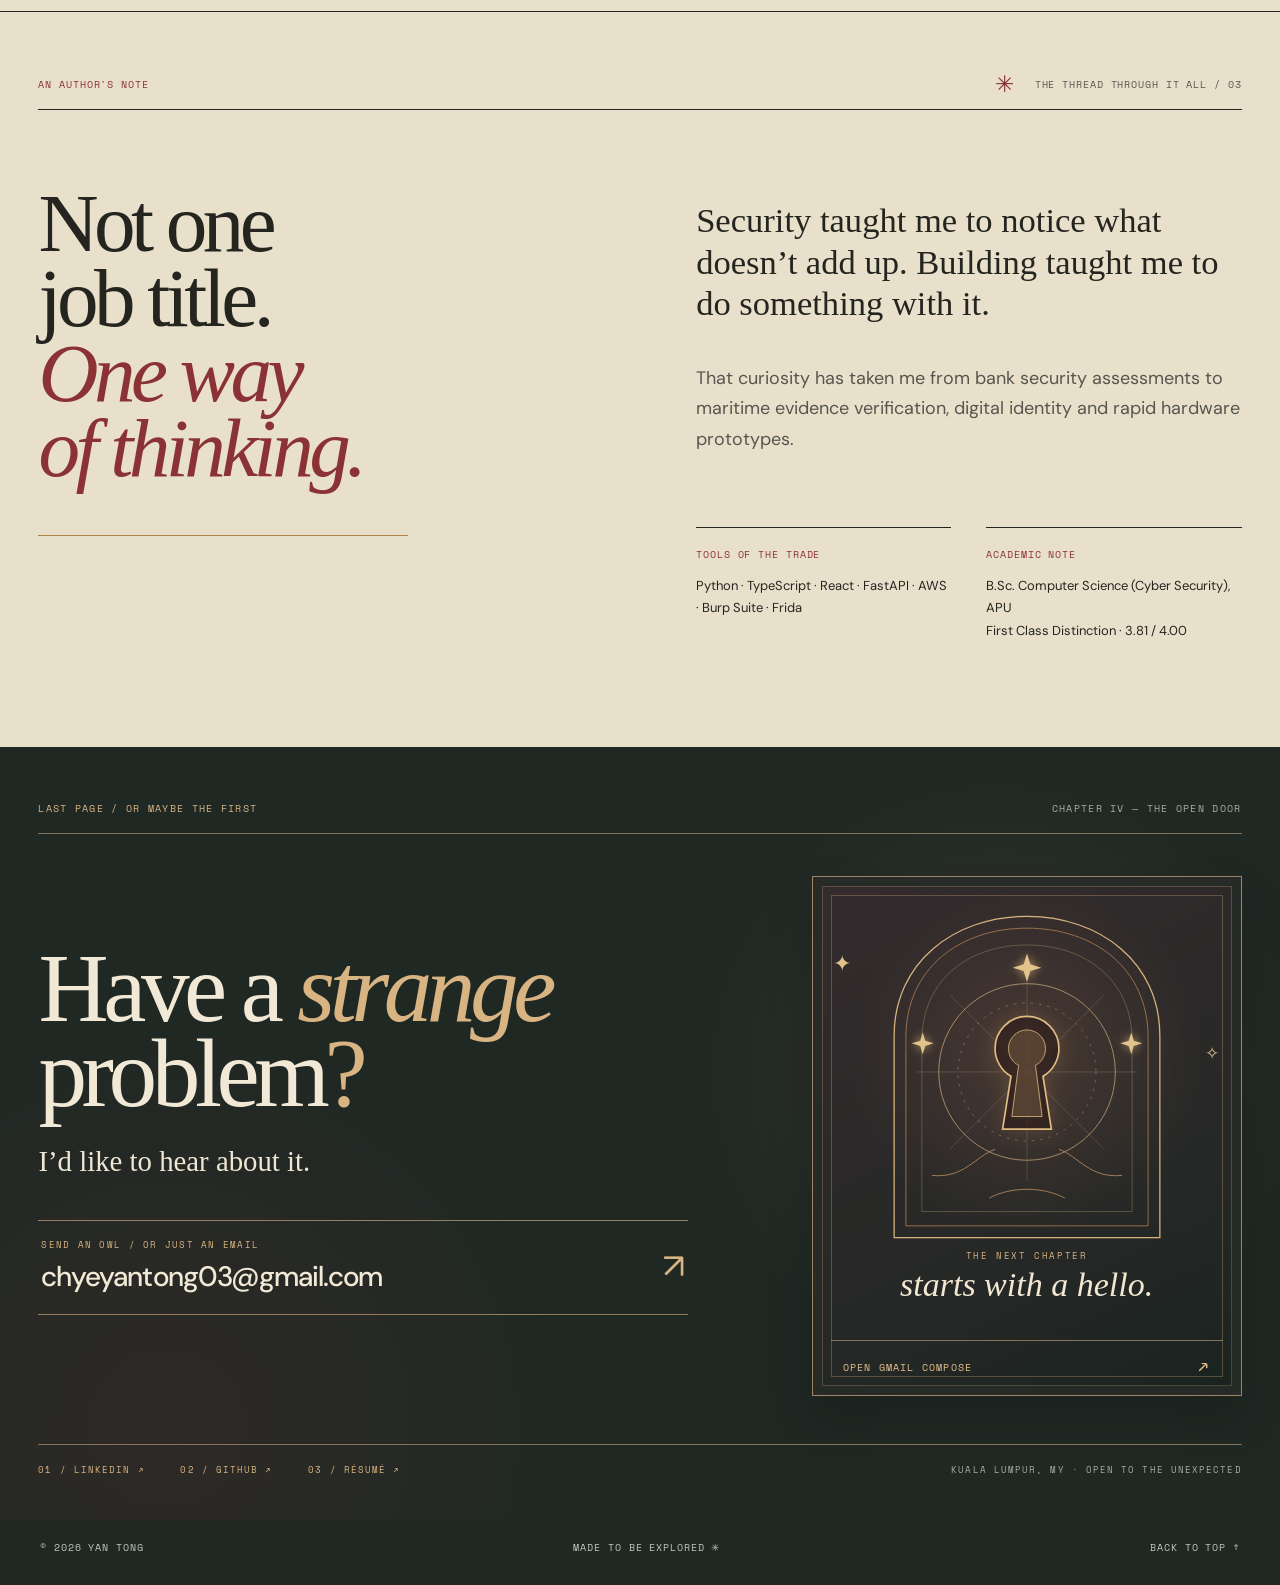
==== commit f513df95: "Refresh portfolio design and project archive" ====
--- a/index.html
+++ b/index.html
@@ -1,2283 +1,226 @@
-<!DOCTYPE html>
+<!doctype html>
 <html lang="en">
 <head>
-    <meta charset="UTF-8">
-    <meta name="viewport" content="width=device-width, initial-scale=1.0">
-    <title>Chye Yan Tong — AI Security Engineer</title>
-    <meta name="description" content="AI Security Engineer at Maybank. Building security systems that protect millions. Champion hackathon builder and bug bounty researcher.">
-    <link rel="preconnect" href="https://fonts.googleapis.com">
-    <link rel="preconnect" href="https://fonts.gstatic.com" crossorigin>
-    <link href="https://fonts.googleapis.com/css2?family=Inter:wght@300;400;500;600;700;800;900&family=Instrument+Serif:ital@0;1&display=swap" rel="stylesheet">
-    <style>
-        * {
-            margin: 0;
-            padding: 0;
-            box-sizing: border-box;
-        }
-
-        :root {
-            --orange: #ff4d00;
-            --orange-glow: rgba(255, 77, 0, 0.15);
-            --black: #0a0a0a;
-            --dark: #141414;
-            --gray-900: #1a1a1a;
-            --gray-700: #374151;
-            --gray-500: #6b7280;
-            --gray-400: #9ca3af;
-            --gray-200: #e5e7eb;
-            --gray-100: #f3f4f6;
-            --gray-50: #f9fafb;
-            --white: #ffffff;
-            --radius: 16px;
-        }
-
-        html {
-            scroll-behavior: smooth;
-        }
-
-        body {
-            font-family: 'Inter', -apple-system, BlinkMacSystemFont, system-ui, sans-serif;
-            background: var(--white);
-            color: var(--black);
-            -webkit-font-smoothing: antialiased;
-            -moz-osx-font-smoothing: grayscale;
-            line-height: 1.6;
-            overflow-x: hidden;
-            cursor: none;
-        }
-
-        /* ===== CUSTOM CURSOR ===== */
-        .cursor {
-            width: 20px;
-            height: 20px;
-            border: 2px solid var(--orange);
-            border-radius: 50%;
-            position: fixed;
-            pointer-events: none;
-            z-index: 9999;
-            transition: transform 0.15s ease, width 0.2s, height 0.2s, border-color 0.2s;
-            transform: translate(-50%, -50%);
-        }
-
-        .cursor-dot {
-            width: 6px;
-            height: 6px;
-            background: var(--orange);
-            border-radius: 50%;
-            position: fixed;
-            pointer-events: none;
-            z-index: 9999;
-            transform: translate(-50%, -50%);
-            transition: transform 0.05s;
-        }
-
-        .cursor.hovering {
-            width: 50px;
-            height: 50px;
-            border-color: var(--orange);
-            background: var(--orange-glow);
-        }
-
-        /* ===== SCROLL PROGRESS ===== */
-        .scroll-progress {
-            position: fixed;
-            top: 0;
-            left: 0;
-            height: 3px;
-            background: var(--orange);
-            z-index: 9999;
-            transition: width 0.1s linear;
-        }
-
-        /* ===== ANIMATIONS ===== */
-        @keyframes marquee {
-            0% { transform: translateX(0); }
-            100% { transform: translateX(-50%); }
-        }
-
-        @keyframes float {
-            0%, 100% { transform: translateY(0); }
-            50% { transform: translateY(-10px); }
-        }
-
-        @keyframes grain {
-            0%, 100% { transform: translate(0, 0); }
-            10% { transform: translate(-5%, -10%); }
-            20% { transform: translate(-15%, 5%); }
-            30% { transform: translate(7%, -25%); }
-            40% { transform: translate(-5%, 25%); }
-            50% { transform: translate(-15%, 10%); }
-            60% { transform: translate(15%, 0%); }
-            70% { transform: translate(0%, 15%); }
-            80% { transform: translate(3%, 35%); }
-            90% { transform: translate(-10%, 10%); }
-        }
-
-        /* Reveal system */
-        [data-animate] {
-            opacity: 0;
-            transform: translateY(60px);
-            transition: opacity 1s cubic-bezier(0.16, 1, 0.3, 1), 
-                        transform 1s cubic-bezier(0.16, 1, 0.3, 1);
-        }
-
-        [data-animate].in-view {
-            opacity: 1;
-            transform: translateY(0);
-        }
-
-        [data-animate="fade"] {
-            transform: none;
-        }
-
-        [data-animate="slide-left"] {
-            transform: translateX(-60px);
-        }
-
-        [data-animate="slide-left"].in-view {
-            transform: translateX(0);
-        }
-
-        [data-animate="slide-right"] {
-            transform: translateX(60px);
-        }
-
-        [data-animate="slide-right"].in-view {
-            transform: translateX(0);
-        }
-
-        [data-animate="scale"] {
-            transform: scale(0.9);
-        }
-
-        [data-animate="scale"].in-view {
-            transform: scale(1);
-        }
-
-        /* ===== NAV ===== */
-        nav {
-            position: fixed;
-            top: 0;
-            left: 0;
-            right: 0;
-            z-index: 1000;
-            padding: 20px 0;
-            transition: background 0.4s, backdrop-filter 0.4s, padding 0.3s;
-        }
-
-        nav.scrolled {
-            background: rgba(255, 255, 255, 0.85);
-            backdrop-filter: blur(20px) saturate(180%);
-            -webkit-backdrop-filter: blur(20px) saturate(180%);
-            padding: 14px 0;
-            border-bottom: 1px solid rgba(0,0,0,0.05);
-        }
-
-        .nav-inner {
-            max-width: 1200px;
-            margin: 0 auto;
-            padding: 0 40px;
-            display: flex;
-            align-items: center;
-            justify-content: space-between;
-        }
-
-        .nav-logo {
-            font-weight: 800;
-            font-size: 20px;
-            color: var(--black);
-            text-decoration: none;
-            letter-spacing: -0.5px;
-            transition: opacity 0.2s;
-        }
-
-        .nav-logo:hover {
-            opacity: 0.7;
-        }
-
-        .nav-links {
-            display: flex;
-            gap: 36px;
-            list-style: none;
-        }
-
-        .nav-links a {
-            color: var(--gray-500);
-            text-decoration: none;
-            font-size: 14px;
-            font-weight: 500;
-            transition: color 0.3s;
-            position: relative;
-        }
-
-        .nav-links a:hover {
-            color: var(--black);
-        }
-
-        .nav-cta {
-            background: var(--black);
-            color: var(--white) !important;
-            padding: 10px 20px;
-            border-radius: 100px;
-            font-size: 13px !important;
-            font-weight: 600 !important;
-            transition: background 0.3s, transform 0.2s !important;
-        }
-
-        .nav-cta:hover {
-            background: var(--orange) !important;
-            transform: scale(1.05);
-        }
-
-        /* ===== HERO ===== */
-        .hero {
-            max-width: 1200px;
-            margin: 0 auto;
-            padding: 180px 40px 120px;
-            position: relative;
-            display: flex;
-            justify-content: space-between;
-            align-items: center;
-            gap: 60px;
-        }
-
-        .hero-content {
-            flex: 1;
-            min-width: 0;
-        }
-
-        /* ===== PASTEL PHOTO ===== */
-        .hero-photo {
-            flex-shrink: 0;
-            position: relative;
-            animation: fadeInUp 1s cubic-bezier(0.16, 1, 0.3, 1) 0.8s both;
-        }
-
-        .hero-photo-wrapper {
-            width: 280px;
-            height: 280px;
-            border-radius: 50%;
-            overflow: hidden;
-            position: relative;
-            box-shadow: 0 32px 64px rgba(255, 77, 0, 0.12), 0 0 0 1px rgba(255, 77, 0, 0.08);
-            transition: transform 0.5s cubic-bezier(0.16, 1, 0.3, 1), box-shadow 0.5s;
-        }
-
-        .hero-photo-wrapper:hover {
-            transform: scale(1.05) rotate(2deg);
-            box-shadow: 0 40px 80px rgba(255, 77, 0, 0.18), 0 0 0 2px rgba(255, 77, 0, 0.15);
-        }
-
-        .hero-photo-wrapper img {
-            width: 100%;
-            height: 100%;
-            object-fit: cover;
-            /* Pastel filter: soften saturation, boost brightness, gentle warmth */
-            filter: saturate(0.6) brightness(1.15) contrast(0.88) sepia(0.15);
-            transition: filter 0.5s, transform 0.5s;
-        }
-
-        .hero-photo-wrapper:hover img {
-            filter: saturate(0.75) brightness(1.1) contrast(0.92) sepia(0.08);
-            transform: scale(1.08);
-        }
-
-        /* Pastel overlay gradient */
-        .hero-photo-wrapper::after {
-            content: '';
-            position: absolute;
-            inset: 0;
-            border-radius: 50%;
-            background: linear-gradient(
-                135deg,
-                rgba(255, 182, 193, 0.2) 0%,
-                rgba(255, 218, 185, 0.15) 30%,
-                rgba(221, 160, 221, 0.12) 60%,
-                rgba(173, 216, 230, 0.1) 100%
-            );
-            mix-blend-mode: screen;
-            pointer-events: none;
-        }
-
-        /* Decorative ring */
-        .hero-photo::before {
-            content: '';
-            position: absolute;
-            inset: -12px;
-            border-radius: 50%;
-            border: 2px dashed rgba(255, 77, 0, 0.2);
-            animation: spin 20s linear infinite;
-        }
-
-        /* Floating dots */
-        .hero-photo .dot {
-            position: absolute;
-            width: 10px;
-            height: 10px;
-            border-radius: 50%;
-            animation: float 3s ease-in-out infinite;
-        }
-
-        .hero-photo .dot-1 {
-            background: rgba(255, 182, 193, 0.6);
-            top: 10%;
-            right: -8px;
-            animation-delay: 0s;
-        }
-
-        .hero-photo .dot-2 {
-            background: rgba(255, 218, 185, 0.6);
-            bottom: 15%;
-            left: -6px;
-            animation-delay: 1s;
-            width: 8px;
-            height: 8px;
-        }
-
-        .hero-photo .dot-3 {
-            background: rgba(173, 216, 230, 0.6);
-            top: 50%;
-            right: -14px;
-            animation-delay: 2s;
-            width: 6px;
-            height: 6px;
-        }
-
-        @keyframes spin {
-            from { transform: rotate(0deg); }
-            to { transform: rotate(360deg); }
-        }
-
-        .hero-eyebrow {
-            display: inline-flex;
-            align-items: center;
-            gap: 8px;
-            background: var(--gray-50);
-            border: 1px solid var(--gray-200);
-            padding: 6px 16px;
-            border-radius: 100px;
-            font-size: 13px;
-            font-weight: 500;
-            color: var(--gray-700);
-            margin-bottom: 32px;
-            animation: fadeInUp 0.8s cubic-bezier(0.16, 1, 0.3, 1) 0.1s both;
-        }
-
-        .hero-eyebrow .pulse-dot {
-            width: 8px;
-            height: 8px;
-            background: #22c55e;
-            border-radius: 50%;
-            animation: pulse 2s infinite;
-        }
-
-        @keyframes pulse {
-            0%, 100% { opacity: 1; transform: scale(1); }
-            50% { opacity: 0.5; transform: scale(0.8); }
-        }
-
-        @keyframes fadeInUp {
-            from { opacity: 0; transform: translateY(30px); }
-            to { opacity: 1; transform: translateY(0); }
-        }
-
-        .hero h1 {
-            font-family: 'Instrument Serif', Georgia, serif;
-            font-size: clamp(56px, 8vw, 96px);
-            font-weight: 400;
-            line-height: 1.0;
-            letter-spacing: -3px;
-            color: var(--black);
-            margin-bottom: 32px;
-            max-width: 900px;
-            animation: fadeInUp 1s cubic-bezier(0.16, 1, 0.3, 1) 0.2s both;
-        }
-
-        .hero h1 em {
-            font-style: italic;
-            color: var(--orange);
-            position: relative;
-        }
-
-        .hero h1 em::after {
-            content: '';
-            position: absolute;
-            bottom: 0;
-            left: 0;
-            width: 100%;
-            height: 8px;
-            background: var(--orange-glow);
-            border-radius: 4px;
-        }
-
-        .hero-sub {
-            font-size: 20px;
-            color: var(--gray-500);
-            max-width: 540px;
-            line-height: 1.7;
-            margin-bottom: 48px;
-            font-weight: 400;
-            animation: fadeInUp 1s cubic-bezier(0.16, 1, 0.3, 1) 0.4s both;
-        }
-
-        .hero-buttons {
-            display: flex;
-            gap: 16px;
-            align-items: center;
-            animation: fadeInUp 1s cubic-bezier(0.16, 1, 0.3, 1) 0.6s both;
-        }
-
-        .btn-primary {
-            display: inline-flex;
-            align-items: center;
-            gap: 8px;
-            background: var(--orange);
-            color: var(--white);
-            padding: 16px 32px;
-            border-radius: 100px;
-            text-decoration: none;
-            font-weight: 600;
-            font-size: 15px;
-            transition: all 0.3s cubic-bezier(0.16, 1, 0.3, 1);
-            position: relative;
-            overflow: hidden;
-        }
-
-        .btn-primary:hover {
-            transform: translateY(-2px) scale(1.02);
-            box-shadow: 0 20px 40px rgba(255, 77, 0, 0.3);
-        }
-
-        .btn-primary .arrow {
-            transition: transform 0.3s;
-        }
-
-        .btn-primary:hover .arrow {
-            transform: translateX(4px);
-        }
-
-        .btn-secondary {
-            display: inline-flex;
-            align-items: center;
-            gap: 6px;
-            color: var(--gray-700);
-            padding: 16px 24px;
-            text-decoration: none;
-            font-weight: 600;
-            font-size: 15px;
-            border-radius: 100px;
-            border: 1px solid var(--gray-200);
-            transition: all 0.3s;
-        }
-
-        .btn-secondary:hover {
-            border-color: var(--black);
-            color: var(--black);
-            transform: translateY(-2px);
-        }
-
-        /* ===== SOCIAL PROOF BAR ===== */
-        .proof-bar {
-            border-top: 1px solid var(--gray-200);
-            padding: 60px 0;
-        }
-
-        .proof-inner {
-            max-width: 1200px;
-            margin: 0 auto;
-            padding: 0 40px;
-            display: grid;
-            grid-template-columns: repeat(6, 1fr);
-            gap: 24px;
-        }
-
-        .proof-item {
-            text-align: center;
-            padding: 24px;
-            border-radius: var(--radius);
-            transition: background 0.3s, transform 0.3s;
-        }
-
-        .proof-item:hover {
-            background: var(--gray-50);
-            transform: translateY(-4px);
-        }
-
-        .proof-number {
-            font-family: 'Instrument Serif', Georgia, serif;
-            font-size: 48px;
-            font-weight: 400;
-            color: var(--black);
-            letter-spacing: -2px;
-            line-height: 1;
-            margin-bottom: 8px;
-        }
-
-        .proof-label {
-            font-size: 14px;
-            color: var(--gray-500);
-            font-weight: 500;
-        }
-
-        /* ===== MARQUEE ===== */
-        .marquee-section {
-            overflow: hidden;
-            padding: 24px 0;
-            background: var(--black);
-            position: relative;
-        }
-
-        .marquee-section::before,
-        .marquee-section::after {
-            content: '';
-            position: absolute;
-            top: 0;
-            bottom: 0;
-            width: 100px;
-            z-index: 2;
-        }
-
-        .marquee-section::before {
-            left: 0;
-            background: linear-gradient(to right, var(--black), transparent);
-        }
-
-        .marquee-section::after {
-            right: 0;
-            background: linear-gradient(to left, var(--black), transparent);
-        }
-
-        .marquee-track {
-            display: flex;
-            width: max-content;
-            animation: marquee 40s linear infinite;
-        }
-
-        .marquee-track:hover {
-            animation-play-state: paused;
-        }
-
-        .marquee-item {
-            padding: 0 32px;
-            font-size: 14px;
-            font-weight: 500;
-            color: rgba(255,255,255,0.5);
-            white-space: nowrap;
-            letter-spacing: 0.5px;
-            transition: color 0.3s;
-        }
-
-        .marquee-item:hover {
-            color: var(--orange);
-        }
-
-        .marquee-item .sep {
-            color: var(--orange);
-            margin-right: 32px;
-            opacity: 0.5;
-        }
-
-        /* ===== SECTIONS ===== */
-        .section {
-            max-width: 1200px;
-            margin: 0 auto;
-            padding: 120px 40px;
-        }
-
-        .section-header {
-            margin-bottom: 64px;
-        }
-
-        .section-label {
-            font-size: 12px;
-            font-weight: 700;
-            text-transform: uppercase;
-            letter-spacing: 2px;
-            color: var(--orange);
-            margin-bottom: 16px;
-        }
-
-        .section-title {
-            font-family: 'Instrument Serif', Georgia, serif;
-            font-size: clamp(36px, 5vw, 56px);
-            font-weight: 400;
-            letter-spacing: -2px;
-            color: var(--black);
-            line-height: 1.1;
-        }
-
-        /* ===== EXPERIENCE ===== */
-        .exp-list {
-            display: flex;
-            flex-direction: column;
-            gap: 0;
-        }
-
-        .exp-item {
-            display: grid;
-            grid-template-columns: 200px 1fr;
-            gap: 48px;
-            padding: 40px 0;
-            border-top: 1px solid var(--gray-200);
-            transition: background 0.4s;
-            position: relative;
-        }
-
-        .exp-item::before {
-            content: '';
-            position: absolute;
-            left: -40px;
-            right: -40px;
-            top: 0;
-            bottom: 0;
-            background: transparent;
-            transition: background 0.4s;
-            border-radius: var(--radius);
-            z-index: -1;
-        }
-
-        .exp-item:hover::before {
-            background: var(--gray-50);
-        }
-
-        .exp-date {
-            font-size: 14px;
-            color: var(--gray-400);
-            font-weight: 500;
-            padding-top: 4px;
-        }
-
-        .exp-content {}
-
-        .exp-role {
-            font-size: 20px;
-            font-weight: 700;
-            color: var(--black);
-            margin-bottom: 4px;
-            letter-spacing: -0.5px;
-        }
-
-        .exp-company {
-            font-size: 15px;
-            color: var(--orange);
-            font-weight: 600;
-            margin-bottom: 12px;
-        }
-
-        .exp-desc {
-            list-style: none;
-        }
-
-        .exp-desc li {
-            font-size: 15px;
-            color: var(--gray-500);
-            line-height: 1.8;
-            padding-left: 20px;
-            position: relative;
-        }
-
-        .exp-desc li::before {
-            content: '';
-            position: absolute;
-            left: 0;
-            top: 11px;
-            width: 6px;
-            height: 6px;
-            border-radius: 50%;
-            background: var(--orange);
-            opacity: 0.5;
-        }
-
-        /* ===== AWARDS ===== */
-        .awards-section {
-            background: var(--black);
-            padding: 120px 0;
-            position: relative;
-            overflow: hidden;
-        }
-
-        .awards-section::before {
-            content: '';
-            position: absolute;
-            inset: 0;
-            background: url("data:image/svg+xml,%3Csvg viewBox='0 0 400 400' xmlns='http://www.w3.org/2000/svg'%3E%3Cfilter id='noiseFilter'%3E%3CfeTurbulence type='fractalNoise' baseFrequency='0.9' numOctaves='3' stitchTiles='stitch'/%3E%3C/filter%3E%3Crect width='100%25' height='100%25' filter='url(%23noiseFilter)'/%3E%3C/svg%3E");
-            opacity: 0.03;
-            animation: grain 8s steps(10) infinite;
-        }
-
-        .awards-inner {
-            max-width: 1200px;
-            margin: 0 auto;
-            padding: 0 40px;
-            position: relative;
-        }
-
-        .awards-section .section-label {
-            color: var(--orange);
-        }
-
-        .awards-section .section-title {
-            color: var(--white);
-        }
-
-        .awards-grid {
-            display: grid;
-            gap: 0;
-        }
-
-        .award-item {
-            display: flex;
-            align-items: center;
-            gap: 24px;
-            padding: 28px 24px;
-            border-bottom: 1px solid rgba(255,255,255,0.08);
-            border-radius: 12px;
-            transition: all 0.4s cubic-bezier(0.16, 1, 0.3, 1);
-            cursor: default;
-        }
-
-        .award-item:hover {
-            background: rgba(255, 77, 0, 0.08);
-            transform: translateX(12px);
-            border-color: transparent;
-        }
-
-        .award-badge {
-            background: var(--orange);
-            color: var(--white);
-            font-size: 11px;
-            font-weight: 700;
-            padding: 6px 14px;
-            border-radius: 100px;
-            white-space: nowrap;
-            letter-spacing: 0.5px;
-            flex-shrink: 0;
-        }
-
-        .award-badge.gold {
-            background: linear-gradient(135deg, #f59e0b, #d97706);
-        }
-
-        .award-badge.top15 {
-            background: var(--white);
-            color: var(--black);
-        }
-
-        .award-badge.finalist {
-            background: linear-gradient(135deg, #8b5cf6, #6366f1);
-        }
-
-        .award-info h4 {
-            font-size: 17px;
-            font-weight: 600;
-            color: var(--white);
-            margin-bottom: 2px;
-            letter-spacing: -0.3px;
-        }
-
-        .award-info p {
-            font-size: 14px;
-            color: var(--gray-400);
-        }
-
-        /* ===== CVE GRID ===== */
-        .cve-grid {
-            display: flex;
-            flex-direction: column;
-            gap: 0;
-        }
-
-        .cve-card {
-            display: flex;
-            align-items: center;
-            gap: 20px;
-            padding: 24px;
-            border-bottom: 1px solid var(--gray-200);
-            border-radius: 12px;
-            transition: all 0.4s cubic-bezier(0.16, 1, 0.3, 1);
-            cursor: pointer;
-            text-decoration: none;
-            color: inherit;
-        }
-
-        .cve-card:hover {
-            background: var(--gray-50);
-            transform: translateX(8px);
-            border-color: transparent;
-        }
-
-        .cve-severity {
-            font-size: 11px;
-            font-weight: 700;
-            padding: 6px 14px;
-            border-radius: 100px;
-            white-space: nowrap;
-            letter-spacing: 0.5px;
-            flex-shrink: 0;
-        }
-
-        .cve-severity.high {
-            background: linear-gradient(135deg, #ef4444, #dc2626);
-            color: var(--white);
-        }
-
-        .cve-severity.moderate {
-            background: linear-gradient(135deg, #f59e0b, #d97706);
-            color: var(--white);
-        }
-
-        .cve-severity.critical {
-            background: linear-gradient(135deg, #7c2d12, #dc2626);
-            color: var(--white);
-        }
-
-        .cve-info h4 {
-            font-size: 16px;
-            font-weight: 600;
-            color: var(--black);
-            margin-bottom: 4px;
-            letter-spacing: -0.3px;
-        }
-
-        .cve-info .cve-project {
-            font-size: 14px;
-            color: var(--orange);
-            font-weight: 500;
-            margin-bottom: 2px;
-        }
-
-        .cve-info .cve-id {
-            font-size: 13px;
-            color: var(--gray-400);
-            font-family: 'SF Mono', 'Fira Code', monospace;
-        }
-
-        @media (max-width: 640px) {
-            .cve-card {
-                flex-direction: column;
-                align-items: flex-start;
-                gap: 10px;
-            }
-        }
-
-        /* ===== PROJECTS ===== */
-        .projects-grid {
-            display: grid;
-            grid-template-columns: repeat(2, 1fr);
-            gap: 24px;
-        }
-
-        .project-card {
-            border: 1px solid var(--gray-200);
-            border-radius: var(--radius);
-            overflow: hidden;
-            transition: all 0.5s cubic-bezier(0.16, 1, 0.3, 1);
-            cursor: pointer;
-            position: relative;
-            display: flex;
-            flex-direction: column;
-        }
-
-        .project-card::before {
-            content: '';
-            position: absolute;
-            inset: 0;
-            border-radius: var(--radius);
-            padding: 1px;
-            background: linear-gradient(135deg, transparent 40%, var(--orange));
-            -webkit-mask: linear-gradient(#fff 0 0) content-box, linear-gradient(#fff 0 0);
-            mask: linear-gradient(#fff 0 0) content-box, linear-gradient(#fff 0 0);
-            -webkit-mask-composite: xor;
-            mask-composite: exclude;
-            opacity: 0;
-            transition: opacity 0.5s;
-            z-index: 1;
-        }
-
-        .project-card:hover::before {
-            opacity: 1;
-        }
-
-        .project-card:hover {
-            transform: translateY(-8px);
-            box-shadow: 0 32px 64px rgba(0,0,0,0.08);
-            border-color: transparent;
-        }
-
-        .project-img {
-            width: 100%;
-            height: 220px;
-            background: linear-gradient(135deg, var(--dark) 0%, #1f1f1f 100%);
-            display: flex;
-            align-items: center;
-            justify-content: center;
-            position: relative;
-            overflow: hidden;
-            flex-shrink: 0;
-        }
-
-        .project-img::after {
-            content: '';
-            position: absolute;
-            inset: 0;
-            background: linear-gradient(to bottom, transparent 50%, rgba(0,0,0,0.4));
-            pointer-events: none;
-        }
-
-        .project-img img,
-        .project-img video {
-            width: 100%;
-            height: 100%;
-            object-fit: cover;
-            transition: transform 0.8s cubic-bezier(0.16, 1, 0.3, 1);
-        }
-
-        .project-card:hover .project-img img,
-        .project-card:hover .project-img video {
-            transform: scale(1.08);
-        }
-
-        /* Play overlay icon on video cards */
-        .project-img .play-overlay {
-            position: absolute;
-            inset: 0;
-            display: flex;
-            align-items: center;
-            justify-content: center;
-            z-index: 2;
-            opacity: 0;
-            transition: opacity 0.3s;
-        }
-
-        .project-card:hover .project-img .play-overlay {
-            opacity: 1;
-        }
-
-        .play-overlay span {
-            width: 48px;
-            height: 48px;
-            border-radius: 50%;
-            background: rgba(255, 77, 0, 0.9);
-            color: #fff;
-            display: flex;
-            align-items: center;
-            justify-content: center;
-            font-size: 18px;
-            backdrop-filter: blur(8px);
-            box-shadow: 0 8px 24px rgba(255, 77, 0, 0.3);
-        }
-
-        .project-body {
-            padding: 24px;
-            flex: 1;
-            display: flex;
-            flex-direction: column;
-        }
-
-        .project-body p {
-            flex: 1;
-        }
-
-        /* Video lightbox */
-        .video-lightbox {
-            position: fixed;
-            inset: 0;
-            z-index: 9999;
-            background: rgba(0, 0, 0, 0.9);
-            display: flex;
-            align-items: center;
-            justify-content: center;
-            opacity: 0;
-            visibility: hidden;
-            transition: all 0.4s cubic-bezier(0.16, 1, 0.3, 1);
-            cursor: pointer;
-        }
-
-        .video-lightbox.active {
-            opacity: 1;
-            visibility: visible;
-        }
-
-        .video-lightbox video {
-            max-width: 90vw;
-            max-height: 85vh;
-            border-radius: 12px;
-            box-shadow: 0 32px 80px rgba(0,0,0,0.5);
-            transform: scale(0.9);
-            transition: transform 0.4s cubic-bezier(0.16, 1, 0.3, 1);
-        }
-
-        .video-lightbox iframe {
-            width: min(90vw, 1120px);
-            aspect-ratio: 16 / 9;
-            border: 0;
-            border-radius: 12px;
-            box-shadow: 0 32px 80px rgba(0,0,0,0.5);
-            transform: scale(0.9);
-            transition: transform 0.4s cubic-bezier(0.16, 1, 0.3, 1);
-            display: none;
-        }
-
-        .video-lightbox.active video {
-            transform: scale(1);
-        }
-
-        .video-lightbox.active iframe {
-            transform: scale(1);
-        }
-
-        .video-lightbox-close {
-            position: absolute;
-            top: 24px;
-            right: 32px;
-            color: #fff;
-            font-size: 32px;
-            cursor: pointer;
-            opacity: 0.7;
-            transition: opacity 0.3s;
-            z-index: 10;
-        }
-
-        .video-lightbox-close:hover {
-            opacity: 1;
-        }
-
-        /* ===== IMAGE LIGHTBOX ===== */
-        .image-lightbox {
-            position: fixed;
-            inset: 0;
-            z-index: 9999;
-            background: rgba(0, 0, 0, 0.92);
-            display: flex;
-            align-items: center;
-            justify-content: center;
-            flex-direction: column;
-            gap: 16px;
-            opacity: 0;
-            visibility: hidden;
-            transition: all 0.4s cubic-bezier(0.16, 1, 0.3, 1);
-            cursor: pointer;
-        }
-
-        .image-lightbox.active {
-            opacity: 1;
-            visibility: visible;
-        }
-
-        .image-lightbox img {
-            max-width: 85vw;
-            max-height: 80vh;
-            border-radius: 12px;
-            box-shadow: 0 32px 80px rgba(0,0,0,0.5);
-            transform: scale(0.9);
-            transition: transform 0.4s cubic-bezier(0.16, 1, 0.3, 1);
-            object-fit: contain;
-        }
-
-        .image-lightbox.active img {
-            transform: scale(1);
-        }
-
-        .image-lightbox .lb-nav {
-            display: flex;
-            gap: 12px;
-        }
-
-        .image-lightbox .lb-nav span {
-            width: 10px;
-            height: 10px;
-            border-radius: 50%;
-            background: rgba(255,255,255,0.3);
-            cursor: pointer;
-            transition: all 0.3s;
-        }
-
-        .image-lightbox .lb-nav span.active {
-            background: var(--orange);
-            transform: scale(1.3);
-        }
-
-        .image-lightbox-close {
-            position: absolute;
-            top: 24px;
-            right: 32px;
-            color: #fff;
-            font-size: 32px;
-            cursor: pointer;
-            opacity: 0.7;
-            transition: opacity 0.3s;
-            z-index: 10;
-        }
-
-        .image-lightbox-close:hover {
-            opacity: 1;
-        }
-
-        /* ===== IMAGE GALLERY (eKYC) ===== */
-        .ekyc-gallery {
-            position: relative;
-        }
-
-        .ekyc-gallery .ekyc-img {
-            position: absolute;
-            inset: 0;
-            width: 100%;
-            height: 100%;
-            object-fit: cover;
-            opacity: 0;
-            transition: opacity 0.8s ease;
-        }
-
-        .ekyc-gallery .ekyc-img.active {
-            opacity: 1;
-        }
-
-        .gallery-dots {
-            position: absolute;
-            bottom: 12px;
-            left: 50%;
-            transform: translateX(-50%);
-            display: flex;
-            gap: 8px;
-            z-index: 5;
-        }
-
-        .gallery-dot {
-            width: 8px;
-            height: 8px;
-            border-radius: 50%;
-            background: rgba(255,255,255,0.4);
-            cursor: pointer;
-            transition: all 0.3s;
-        }
-
-        .gallery-dot.active {
-            background: var(--orange);
-            transform: scale(1.3);
-        }
-
-        .project-tag {
-            display: inline-block;
-            background: var(--orange-glow);
-            color: var(--orange);
-            font-size: 11px;
-            font-weight: 700;
-            padding: 4px 12px;
-            border-radius: 100px;
-            margin-bottom: 14px;
-            letter-spacing: 0.5px;
-            text-transform: uppercase;
-        }
-
-        .project-body h3 {
-            font-size: 20px;
-            font-weight: 700;
-            margin-bottom: 10px;
-            letter-spacing: -0.5px;
-            color: var(--black);
-        }
-
-        .project-body p {
-            font-size: 14px;
-            color: var(--gray-500);
-            line-height: 1.7;
-            margin-bottom: 20px;
-        }
-
-        .project-tech {
-            display: flex;
-            flex-wrap: wrap;
-            gap: 6px;
-        }
-
-        .project-tech span {
-            font-size: 12px;
-            background: var(--gray-50);
-            color: var(--gray-700);
-            padding: 5px 12px;
-            border-radius: 100px;
-            font-weight: 500;
-            border: 1px solid var(--gray-200);
-            transition: all 0.3s;
-        }
-
-        .project-tech span:hover {
-            background: var(--black);
-            color: var(--white);
-            border-color: var(--black);
-            transform: translateY(-2px);
-        }
-
-        .project-links {
-            display: flex;
-            gap: 16px;
-            margin-top: 18px;
-        }
-
-        .project-links a {
-            color: var(--orange);
-            font-size: 13px;
-            font-weight: 700;
-            text-decoration: none;
-        }
-
-        .project-links a:hover {
-            text-decoration: underline;
-        }
-
-        /* ===== SKILLS ===== */
-        .skills-section {
-            background: var(--gray-50);
-            padding: 120px 0;
-        }
-
-        .skills-inner {
-            max-width: 1200px;
-            margin: 0 auto;
-            padding: 0 40px;
-        }
-
-        .skills-grid {
-            display: grid;
-            grid-template-columns: repeat(3, 1fr);
-            gap: 48px;
-        }
-
-        .skill-group h4 {
-            font-size: 13px;
-            font-weight: 700;
-            text-transform: uppercase;
-            letter-spacing: 1.5px;
-            color: var(--orange);
-            margin-bottom: 20px;
-            padding-bottom: 12px;
-            border-bottom: 2px solid var(--orange-glow);
-        }
-
-        .skill-group ul {
-            list-style: none;
-        }
-
-        .skill-group li {
-            font-size: 15px;
-            color: var(--gray-700);
-            padding: 10px 0;
-            border-bottom: 1px solid var(--gray-200);
-            transition: all 0.3s cubic-bezier(0.16, 1, 0.3, 1);
-            cursor: default;
-        }
-
-        .skill-group li:hover {
-            padding-left: 12px;
-            color: var(--orange);
-            border-color: var(--orange-glow);
-        }
-
-        /* ===== CTA ===== */
-        .cta-section {
-            text-align: center;
-            padding: 160px 40px;
-            position: relative;
-            overflow: hidden;
-        }
-
-        .cta-section::before {
-            content: '';
-            position: absolute;
-            width: 600px;
-            height: 600px;
-            border-radius: 50%;
-            background: radial-gradient(circle, var(--orange-glow) 0%, transparent 70%);
-            top: 50%;
-            left: 50%;
-            transform: translate(-50%, -50%);
-            animation: float 6s ease-in-out infinite;
-        }
-
-        .cta-section h2 {
-            font-family: 'Instrument Serif', Georgia, serif;
-            font-size: clamp(40px, 6vw, 64px);
-            font-weight: 400;
-            letter-spacing: -2px;
-            margin-bottom: 20px;
-            position: relative;
-        }
-
-        .cta-section p {
-            color: var(--gray-500);
-            font-size: 18px;
-            margin-bottom: 40px;
-            position: relative;
-        }
-
-        .cta-section .btn-primary {
-            position: relative;
-        }
-
-        /* ===== FOOTER ===== */
-        footer {
-            max-width: 1200px;
-            margin: 0 auto;
-            padding: 48px 40px;
-            border-top: 1px solid var(--gray-200);
-            display: flex;
-            justify-content: space-between;
-            align-items: center;
-            flex-wrap: wrap;
-            gap: 16px;
-        }
-
-        .footer-links {
-            display: flex;
-            gap: 32px;
-            list-style: none;
-        }
-
-        .footer-links a {
-            color: var(--gray-500);
-            text-decoration: none;
-            font-size: 14px;
-            font-weight: 500;
-            transition: color 0.3s, transform 0.2s;
-            display: inline-block;
-        }
-
-        .footer-links a:hover {
-            color: var(--orange);
-            transform: translateY(-2px);
-        }
-
-        .footer-copy {
-            font-size: 13px;
-            color: var(--gray-400);
-        }
-
-        /* ===== RESPONSIVE ===== */
-        @media (max-width: 900px) {
-            .projects-grid {
-                grid-template-columns: 1fr;
-            }
-
-            .skills-grid {
-                grid-template-columns: 1fr;
-            }
-
-            .proof-inner {
-                grid-template-columns: repeat(3, 1fr);
-            }
-
-            .exp-item {
-                grid-template-columns: 1fr;
-                gap: 8px;
-            }
-        }
-
-        @media (max-width: 640px) {
-            .nav-inner {
-                padding: 0 20px;
-            }
-
-            .nav-links {
-                gap: 16px;
-            }
-
-            .hero {
-                padding: 140px 20px 80px;
-                flex-direction: column;
-                text-align: center;
-            }
-
-            .hero-photo-wrapper {
-                width: 200px;
-                height: 200px;
-            }
-
-            .hero h1 {
-                letter-spacing: -1.5px;
-            }
-
-            .hero-buttons {
-                justify-content: center;
-            }
-
-            .section {
-                padding: 80px 20px;
-            }
-
-            .awards-inner {
-                padding: 0 20px;
-            }
-
-            .skills-inner {
-                padding: 0 20px;
-            }
-
-            .proof-inner {
-                padding: 0 20px;
-                grid-template-columns: repeat(2, 1fr);
-                gap: 16px;
-            }
-
-            .hero-buttons {
-                flex-direction: column;
-                align-items: flex-start;
-            }
-
-            .award-item {
-                flex-direction: column;
-                align-items: flex-start;
-                gap: 12px;
-            }
-
-            footer {
-                flex-direction: column;
-                text-align: center;
-                padding: 40px 20px;
-            }
-
-            .cursor, .cursor-dot {
-                display: none;
-            }
-
-            body {
-                cursor: auto;
-            }
-        }
-    </style>
+  <meta charset="utf-8">
+  <meta name="viewport" content="width=device-width, initial-scale=1">
+  <meta name="theme-color" content="#e9e0cc">
+  <meta name="description" content="The work of Yan Tong: security engineering, AI systems, and products built with curiosity.">
+  <title>Yan Tong — An Unusual Archive</title>
+  <link rel="preconnect" href="https://fonts.googleapis.com">
+  <link rel="preconnect" href="https://fonts.gstatic.com" crossorigin>
+  <link href="https://fonts.googleapis.com/css2?family=Cormorant+Garamond:ital,wght@0,500;0,600;1,500;1,600&family=DM+Sans:wght@400;500;600;700&family=IM+Fell+English:ital@0;1&family=Space+Mono:wght@400;700&display=swap" rel="stylesheet">
+  <link rel="stylesheet" href="style.css?v=24">
+  <script src="app.js?v=6" defer></script>
 </head>
 <body>
-
-    <!-- CUSTOM CURSOR -->
-    <div class="cursor" id="cursor"></div>
-    <div class="cursor-dot" id="cursorDot"></div>
-
-    <!-- SCROLL PROGRESS -->
-    <div class="scroll-progress" id="scrollProgress"></div>
-
-    <!-- NAV -->
-    <nav id="navbar">
-        <div class="nav-inner">
-            <a href="#" class="nav-logo">YT.</a>
-            <ul class="nav-links">
-                <li><a href="#experience">Experience</a></li>
-                <li><a href="#cves">CVEs</a></li>
-                <li><a href="#projects">Projects</a></li>
-                <li><a href="#awards">Awards</a></li>
-                <li><a href="mailto:chyeyantong03@gmail.com" class="nav-cta">Let's Talk</a></li>
-            </ul>
-        </div>
-    </nav>
-
-    <!-- HERO -->
-    <section class="hero">
-        <div class="hero-content">
-            <div class="hero-eyebrow">
-                <span class="pulse-dot"></span>
-                Available for collaborations
-            </div>
-            <h1>I build <em>AI security</em> systems that protect millions.</h1>
-            <p class="hero-sub">AI Security Engineer at Maybank. Champion hackathon builder. Bug bounty researcher. Turning offensive security into defensive innovation.</p>
-            <div class="hero-buttons">
-                <a href="mailto:chyeyantong03@gmail.com" class="btn-primary">Get in Touch <span class="arrow">→</span></a>
-                <a href="Chye_Yan_Tong_Resume_2026.pdf" class="btn-secondary">Download Resume ↓</a>
-            </div>
-        </div>
-        <div class="hero-photo">
-            <div class="hero-photo-wrapper">
-                <img src="profile.jpg" alt="Chye Yan Tong">
-            </div>
-            <span class="dot dot-1"></span>
-            <span class="dot dot-2"></span>
-            <span class="dot dot-3"></span>
-        </div>
-    </section>
-
-    <!-- PROOF BAR -->
-    <div class="proof-bar">
-        <div class="proof-inner">
-            <div class="proof-item" data-animate>
-                <div class="proof-number" data-count="12">0</div>
-                <div class="proof-label">Projects Shipped</div>
-            </div>
-            <div class="proof-item" data-animate>
-                <div class="proof-number" data-count="6">0</div>
-                <div class="proof-label">Hackathon Awards</div>
-            </div>
-            <div class="proof-item" data-animate>
-                <div class="proof-number" data-count="2">0</div>
-                <div class="proof-label">Champion Wins</div>
-            </div>
-            <div class="proof-item" data-animate>
-                <div class="proof-number" data-count="100" data-suffix="+">0</div>
-                <div class="proof-label">Teams Beaten</div>
-            </div>
-            <div class="proof-item" data-animate>
-                <div class="proof-number" data-count="3.81" data-decimal="true">0</div>
-                <div class="proof-label">CGPA · First Class</div>
-            </div>
-            <div class="proof-item" data-animate>
-                <div class="proof-number" data-count="7">0</div>
-                <div class="proof-label">Security Advisories</div>
-            </div>
-        </div>
+  <a class="skip-link" href="#main">Skip to content</a>
+  <canvas id="magic-canvas" aria-hidden="true"></canvas>
+  <div id="wand-cursor" aria-hidden="true"><svg viewBox="0 0 58 58" fill="none"><path d="M12 47 41 18" stroke="#8a3234" stroke-width="3" stroke-linecap="round"/><path d="m10 49 5-5" stroke="#ddbd78" stroke-width="5" stroke-linecap="round"/><path d="m44 6 1.5 7.5L53 15l-7.5 1.5L44 24l-1.5-7.5L35 15l7.5-1.5L44 6Z" fill="#bf893b"/></svg></div>
+  <div class="scroll-progress" id="scroll-progress" aria-hidden="true"></div>
+
+  <header class="site-header">
+    <div class="header-inner">
+      <a class="wordmark" href="#top" aria-label="YTCC, Yan Tong, back to top">YTCC<span class="wordmark-star">✳</span></a>
+      <span class="header-edition">AN UNUSUAL ARCHIVE / 2026</span>
+      <button class="menu-toggle" id="menu-toggle" type="button" aria-expanded="false" aria-controls="nav-links" aria-label="Open navigation"><span></span><span></span></button>
+      <nav class="nav-links" id="nav-links" aria-label="Main navigation">
+        <a href="#work">Work</a><a href="#experience">Experience</a><a href="#research">Research</a><a href="#about">About</a><a href="#contact">Contact ↗</a>
+      </nav>
     </div>
-
-    <!-- MARQUEE -->
-    <div class="marquee-section">
-        <div class="marquee-track">
-            <span class="marquee-item"><span class="sep">/</span>Penetration Testing</span>
-            <span class="marquee-item"><span class="sep">/</span>Bug Bounty</span>
-            <span class="marquee-item"><span class="sep">/</span>AI/ML Security</span>
-            <span class="marquee-item"><span class="sep">/</span>Zero Trust</span>
-            <span class="marquee-item"><span class="sep">/</span>React & TypeScript</span>
-            <span class="marquee-item"><span class="sep">/</span>Python</span>
-            <span class="marquee-item"><span class="sep">/</span>AWS Cloud</span>
-            <span class="marquee-item"><span class="sep">/</span>Burp Suite</span>
-            <span class="marquee-item"><span class="sep">/</span>FastAPI</span>
-            <span class="marquee-item"><span class="sep">/</span>Docker</span>
-            <span class="marquee-item"><span class="sep">/</span>Frida</span>
-            <span class="marquee-item"><span class="sep">/</span>Mobile Security</span>
-            <span class="marquee-item"><span class="sep">/</span>Penetration Testing</span>
-            <span class="marquee-item"><span class="sep">/</span>Bug Bounty</span>
-            <span class="marquee-item"><span class="sep">/</span>AI/ML Security</span>
-            <span class="marquee-item"><span class="sep">/</span>Zero Trust</span>
-            <span class="marquee-item"><span class="sep">/</span>React & TypeScript</span>
-            <span class="marquee-item"><span class="sep">/</span>Python</span>
-            <span class="marquee-item"><span class="sep">/</span>AWS Cloud</span>
-            <span class="marquee-item"><span class="sep">/</span>Burp Suite</span>
-            <span class="marquee-item"><span class="sep">/</span>FastAPI</span>
-            <span class="marquee-item"><span class="sep">/</span>Docker</span>
-            <span class="marquee-item"><span class="sep">/</span>Frida</span>
-            <span class="marquee-item"><span class="sep">/</span>Mobile Security</span>
-        </div>
-    </div>
-
-    <!-- EXPERIENCE -->
-    <section class="section" id="experience">
-        <div class="section-header" data-animate>
-            <div class="section-label">Experience</div>
-            <h2 class="section-title">Where I've worked</h2>
-        </div>
-
-        <div class="exp-list">
-            <div class="exp-item" data-animate>
-                <div class="exp-date">Jan 2026 — Present</div>
-                <div class="exp-content">
-                    <div class="exp-role">AI Security Engineer</div>
-                    <div class="exp-company">Maybank HQ</div>
-                    <ul class="exp-desc">
-                        <li>Develop and implement AI-driven security solutions within the AI Security Engineering team</li>
-                        <li>Conduct offensive security assessments across web applications, APIs, and mobile platforms</li>
-                        <li>Active bug bounty researcher with confirmed vulnerabilities on Bugcrowd and GitHub</li>
-                    </ul>
-                </div>
-            </div>
-
-            <div class="exp-item" data-animate>
-                <div class="exp-date">Aug — Nov 2024</div>
-                <div class="exp-content">
-                    <div class="exp-role">Cybersecurity Intern</div>
-                    <div class="exp-company">Maybank HQ</div>
-                    <ul class="exp-desc">
-                        <li>Performed penetration testing on web, mobile, API, infrastructure, and NAC systems</li>
-                        <li>Discovered critical vulnerabilities in payment APIs, OTP flows, and wireless networks</li>
-                        <li>Delivered security reports aligned with Bank Negara Malaysia RMiT compliance standards</li>
-                    </ul>
-                </div>
-            </div>
-
-            <div class="exp-item" data-animate>
-                <div class="exp-date">Jun — Jul 2024</div>
-                <div class="exp-content">
-                    <div class="exp-role">Cloud Trainee</div>
-                    <div class="exp-company">PayNet (AWS re/Start)</div>
-                    <ul class="exp-desc">
-                        <li>Trained in AWS compute, storage, networking, and security fundamentals</li>
-                        <li>Deployed cloud services (EC2, IAM, RDS, S3) and earned AWS Cloud Practitioner credential</li>
-                    </ul>
-                </div>
-            </div>
-        </div>
-    </section>
-
-    <!-- AWARDS -->
-    <section class="awards-section" id="awards">
-        <div class="awards-inner">
-            <div class="section-header" data-animate>
-                <div class="section-label">Recognition</div>
-                <h2 class="section-title">Awards & Achievements</h2>
-            </div>
-
-            <div class="awards-grid">
-                <div class="award-item" data-animate>
-                    <span class="award-badge finalist">TOP 5 WORLDWIDE</span>
-                    <div class="award-info">
-                        <h4>SuperAI NEXT Hackathon — BunkerGuard AI</h4>
-                        <p>Selected from 200 global AI builders · Main-stage keynote · USD $25,000 AWS credits · 2026</p>
-                    </div>
-                </div>
-                <div class="award-item" data-animate>
-                    <span class="award-badge">CHAMPION</span>
-                    <div class="award-info">
-                        <h4>Sparkathon 2025 (APU × BAT) — JetCycle AI Tech Swap Station</h4>
-                        <p>Champion + Best Slide/Demo · 2025</p>
-                    </div>
-                </div>
-                <div class="award-item" data-animate>
-                    <span class="award-badge">CHAMPION</span>
-                    <div class="award-info">
-                        <h4>NexG Godamlah! 2.0 Smart ID Hackathon — MyLayak</h4>
-                        <p>Champion Security Track · Zero-Trust Platform · 2025</p>
-                    </div>
-                </div>
-                <div class="award-item" data-animate>
-                    <span class="award-badge gold">GOLD</span>
-                    <div class="award-info">
-                        <h4>MIJC2026 Virtual Innovation — eKYC Biometric Authentication</h4>
-                        <p>Gold Award · International Innovation Competition · 2026</p>
-                    </div>
-                </div>
-                <div class="award-item" data-animate>
-                    <span class="award-badge top15">TOP 15</span>
-                    <div class="award-info">
-                        <h4>EY Young Technology Professional Challenge — Trendify</h4>
-                        <p>Top 15 out of 100+ teams · 2025</p>
-                    </div>
-                </div>
-                <div class="award-item" data-animate>
-                    <span class="award-badge finalist">FINALIST</span>
-                    <div class="award-info">
-                        <h4>Blueprint Hackathon — LUNA</h4>
-                        <p>Women's Safety App · 2026</p>
-                    </div>
-                </div>
-            </div>
-        </div>
-    </section>
-
-    <!-- SECURITY RESEARCH / CVEs -->
-    <section class="section" id="cves">
-        <div class="section-header" data-animate>
-            <div class="section-label">Security Research</div>
-            <h2 class="section-title">Published Vulnerabilities</h2>
-        </div>
-
-        <div class="cve-grid">
-            <a href="https://github.com/heyform/heyform/security/advisories/GHSA-m94h-jxvc-hhch" target="_blank" class="cve-card" data-animate>
-                <div class="cve-severity high">HIGH</div>
-                <div class="cve-info">
-                    <h4>Stored XSS via Unauthenticated SVG File Upload</h4>
-                    <p class="cve-project">heyform/heyform</p>
-                    <p class="cve-id">CVE-2026-45797 · CWE-79 / CWE-434</p>
-                </div>
-            </a>
-            <a href="https://github.com/heyform/heyform/security/advisories/GHSA-3j2g-3q97-fvv5" target="_blank" class="cve-card" data-animate>
-                <div class="cve-severity high">HIGH</div>
-                <div class="cve-info">
-                    <h4>SSRF via Unauthenticated Image Proxy</h4>
-                    <p class="cve-project">heyform/heyform</p>
-                    <p class="cve-id">GHSA-3j2g-3q97-fvv5 · CWE-918</p>
-                </div>
-            </a>
-            <a href="https://github.com/advisories/GHSA-w76h-q7c6-jpjp" target="_blank" rel="noopener noreferrer" class="cve-card" data-animate>
-                <div class="cve-severity moderate">MODERATE</div>
-                <div class="cve-info">
-                    <h4>SSRF in Remote Fetching Subsystem</h4>
-                    <p class="cve-project">oscal-compass/compliance-trestle</p>
-                    <p class="cve-id">CVE-2026-46380 · GHSA-w76h-q7c6-jpjp · CWE-918</p>
-                </div>
-            </a>
-            <a href="https://github.com/oscal-compass/compliance-trestle/security/advisories/GHSA-mj4x-vf5c-5xg8" target="_blank" class="cve-card" data-animate>
-                <div class="cve-severity high">HIGH</div>
-                <div class="cve-info">
-                    <h4>Arbitrary File Write via Cache Path Traversal</h4>
-                    <p class="cve-project">oscal-compass/compliance-trestle</p>
-                    <p class="cve-id">GHSA-mj4x-vf5c-5xg8 · CWE-22</p>
-                </div>
-            </a>
-            <a href="https://github.com/oscal-compass/compliance-trestle/security/advisories/GHSA-g3vg-vx23-3858" target="_blank" class="cve-card" data-animate>
-                <div class="cve-severity high">HIGH</div>
-                <div class="cve-info">
-                    <h4>Arbitrary File Write via Cache Path Traversal</h4>
-                    <p class="cve-project">oscal-compass/compliance-trestle</p>
-                    <p class="cve-id">GHSA-g3vg-vx23-3858 · CWE-22</p>
-                </div>
-            </a>
-            <a href="https://github.com/open-webui/open-webui/security/advisories/GHSA-rjmp-vjf2-qf4g" target="_blank" class="cve-card" data-animate>
-                <div class="cve-severity moderate">MODERATE</div>
-                <div class="cve-info">
-                    <h4>Mass Assignment — User ID Spoofing & Evaluation Manipulation</h4>
-                    <p class="cve-project">open-webui/open-webui</p>
-                    <p class="cve-id">CVE-2026-45396 · CWE-915</p>
-                </div>
-            </a>
-            <a href="https://github.com/hoppscotch/hoppscotch/security/advisories/GHSA-8f4j-54f5-62hh" target="_blank" class="cve-card" data-animate>
-                <div class="cve-severity high">HIGH</div>
-                <div class="cve-info">
-                    <h4>Cross-User Credential Theft via GraphQL Field Resolvers <small>(credited co-reporter)</small></h4>
-                    <p class="cve-project">hoppscotch/hoppscotch</p>
-                    <p class="cve-id">GHSA-8f4j-54f5-62hh · CWE-200 / CWE-639</p>
-                </div>
-            </a>
-        </div>
-    </section>
-
-    <!-- PROJECTS -->
-    <section class="section" id="projects">
-        <div class="section-header" data-animate>
-            <div class="section-label">Work</div>
-            <h2 class="section-title">Selected Projects</h2>
-        </div>
-
-        <div class="projects-grid">
-            <div class="project-card" data-animate="scale" data-youtube="huvNYPd1sBE">
-                <div class="project-img">
-                    <img src="bunkerguard-dashboard.png" alt="BunkerGuard AI maritime fraud detection dashboard">
-                    <div class="play-overlay"><span>&#9654;</span></div>
-                </div>
-                <div class="project-body">
-                    <span class="project-tag">SuperAI NEXT · Top 5 Worldwide</span>
-                    <h3>BunkerGuard AI — Maritime Fuel Verification</h3>
-                    <p>Five-stage, human-in-the-loop system that verifies bunker fuel deliveries before sign-off. Combines OCR, live intelligence, 26 deterministic anomaly rules, risk scoring, and audit-ready evidence to surface fraud in approximately 90 seconds.</p>
-                    <div class="project-tech">
-                        <span>Agentic AI</span>
-                        <span>React</span>
-                        <span>Python</span>
-                        <span>AWS Bedrock</span>
-                        <span>Exa</span>
-                    </div>
-                    <div class="project-links">
-                        <a href="https://www.youtube.com/watch?v=huvNYPd1sBE" target="_blank" rel="noopener noreferrer" onclick="event.stopPropagation()">Watch Video ↗</a>
-                        <a href="https://bunkerguard-ai.vercel.app" target="_blank" rel="noopener noreferrer" onclick="event.stopPropagation()">Live App ↗</a>
-                        <a href="https://github.com/Scarce01/bunkerguard-ai" target="_blank" rel="noopener noreferrer" onclick="event.stopPropagation()">GitHub ↗</a>
-                    </div>
-                </div>
-            </div>
-
-            <div class="project-card" data-animate="scale" data-video="mylayak.mp4">
-                <div class="project-img">
-                    <video src="mylayak.mp4" muted loop playsinline preload="metadata"></video>
-                    <div class="play-overlay"><span>&#9654;</span></div>
-                </div>
-                <div class="project-body">
-                    <span class="project-tag">NexG Godamlah! 2.0 · Champion</span>
-                    <h3>MyLayak — Zero-Trust Eligibility Platform</h3>
-                    <p>Architected a zero-trust platform allowing citizens to discover government subsidies without exposing personal data. Features dual-layer steganographic QR authentication and Soulbound Eligibility Tokens.</p>
-                    <div class="project-tech">
-                        <span>React</span>
-                        <span>TypeScript</span>
-                        <span>Node.js</span>
-                        <span>HMAC-SHA256</span>
-                        <span>QKD</span>
-                    </div>
-                </div>
-            </div>
-
-            <div class="project-card" data-animate="scale" data-images="ekyc_cert.jpg,ekyc_readme.jpg">
-                <div class="project-img ekyc-gallery">
-                    <img src="ekyc_cert.jpg" alt="eKYC" class="ekyc-img active">
-                    <img src="ekyc_readme.jpg" alt="MJIC Gold Medal" class="ekyc-img">
-                    <div class="gallery-dots">
-                        <span class="gallery-dot active"></span>
-                        <span class="gallery-dot"></span>
-                    </div>
-                </div>
-                <div class="project-body">
-                    <span class="project-tag">MJIC 2026 · Gold Medal</span>
-                    <h3>eKYC Biometric Authentication</h3>
-                    <p>Multi-modal biometric framework for AI-resilient digital identity verification. Integrates facial recognition, liveness detection, and behavioural biometrics with deepfake defence. Gold Medal at MJIC 2026.</p>
-                    <div class="project-tech">
-                        <span>React</span>
-                        <span>TypeScript</span>
-                        <span>Python ML</span>
-                        <span>AES-256</span>
-                        <span>Supabase</span>
-                    </div>
-                </div>
-            </div>
-
-            <div class="project-card" data-animate="scale" data-video="luna.mp4">
-                <div class="project-img">
-                    <video src="luna.mp4" muted loop playsinline preload="metadata"></video>
-                    <div class="play-overlay"><span>&#9654;</span></div>
-                </div>
-                <div class="project-body">
-                    <span class="project-tag">Blueprint Hackathon · Finalist</span>
-                    <h3>LUNA — Women's Safety App</h3>
-                    <p>Safety application disguised as a period tracker with encrypted evidence vault, deepfake photo immunization using adversarial perturbation, and AI forensic analysis.</p>
-                    <div class="project-tech">
-                        <span>React</span>
-                        <span>TypeScript</span>
-                        <span>Supabase</span>
-                        <span>Gemini AI</span>
-                        <span>Azure TTS</span>
-                    </div>
-                </div>
-            </div>
-
-            <div class="project-card" data-animate="scale" data-video="tng.mp4">
-                <div class="project-img">
-                    <video src="tng.mp4" muted loop playsinline preload="metadata"></video>
-                    <div class="play-overlay"><span>&#9654;</span></div>
-                </div>
-                <div class="project-body">
-                    <span class="project-tag">TNGD FinHack</span>
-                    <h3>KongsiGo — TNG Group Wallet</h3>
-                    <p>Shared-wallet engine on Touch 'n Go eWallet with atomic double-entry ledgering, democratic spend voting, on-device ML fraud detection.</p>
-                    <div class="project-tech">
-                        <span>FastAPI</span>
-                        <span>React 18</span>
-                        <span>PostgreSQL</span>
-                        <span>Redis</span>
-                        <span>ONNX ML</span>
-                    </div>
-                </div>
-            </div>
-
-            <div class="project-card" data-animate="scale" data-images="jetcycle.png">
-                <div class="project-img">
-                    <img src="jetcycle.png" alt="JetCycle">
-                </div>
-                <div class="project-body">
-                    <span class="project-tag">Sparkathon 2025 · Champion</span>
-                    <h3>JetCycle — AI Tech Swap Station</h3>
-                    <p>AI-powered smart kiosk with robotic arm for automated e-waste dismantling and component categorization. Full product workflow from scanning to reward.</p>
-                    <div class="project-tech">
-                        <span>AI/ML</span>
-                        <span>Robotics</span>
-                        <span>Figma</span>
-                        <span>Product Design</span>
-                    </div>
-                </div>
-            </div>
-
-            <div class="project-card" data-animate="scale" data-video="wira.mp4">
-                <div class="project-img">
-                    <video src="wira.mp4" muted loop playsinline preload="metadata"></video>
-                    <div class="play-overlay"><span>&#9654;</span></div>
-                </div>
-                <div class="project-body">
-                    <span class="project-tag">Borneo Hackathon</span>
-                    <h3>Wira — AI Disaster Resilience</h3>
-                    <p>Gamified disaster preparedness with Possum Protocol offline mesh networking, GPS sharing, distress signal detection, and AR training simulations.</p>
-                    <div class="project-tech">
-                        <span>React</span>
-                        <span>TypeScript</span>
-                        <span>Vite</span>
-                        <span>Google Maps</span>
-                        <span>AR</span>
-                    </div>
-                </div>
-            </div>
-
-            <div class="project-card" data-animate="scale" data-video="ey.mp4">
-                <div class="project-img">
-                    <video src="ey.mp4" muted loop playsinline preload="metadata"></video>
-                    <div class="play-overlay"><span>&#9654;</span></div>
-                </div>
-                <div class="project-body">
-                    <span class="project-tag">EY YTPC 2025 · Top 15</span>
-                    <h3>Trendify — EY Supply Chain Trendsetter</h3>
-                    <p>Intelligent supply chain platform built for EY YTPC 2025. Predictive market modeling powered by SAP technologies across Malaysia's fragmented supply chain ecosystem.</p>
-                    <div class="project-tech">
-                        <span>SAP</span>
-                        <span>Predictive ML</span>
-                        <span>Supply Chain</span>
-                        <span>Data Analytics</span>
-                        <span>Canva</span>
-                    </div>
-                </div>
-            </div>
-
-            <div class="project-card" data-animate="scale" data-video="solar.mp4">
-                <div class="project-img">
-                    <video src="solar.mp4" muted loop playsinline preload="metadata"></video>
-                    <div class="play-overlay"><span>&#9654;</span></div>
-                </div>
-                <div class="project-body">
-                    <span class="project-tag">Huawei Developer Competition 2025</span>
-                    <h3>QuIEP — Community Solar Energy Platform</h3>
-                    <p>Community energy platform connecting rooftop solar potential, real-time P2P energy trading, and system safety. Powered by Q-ORCA quantum-secure broadcast architecture.</p>
-                    <div class="project-tech">
-                        <span>React</span>
-                        <span>Mobile App</span>
-                        <span>P2P Trading</span>
-                        <span>Quantum-Secure</span>
-                        <span>ML Forecasting</span>
-                    </div>
-                </div>
-            </div>
-
-            <div class="project-card" data-animate="scale" data-video="sipmate.mp4">
-                <div class="project-img">
-                    <video src="sipmate.mp4" muted loop playsinline preload="metadata"></video>
-                    <div class="play-overlay"><span>&#9654;</span></div>
-                </div>
-                <div class="project-body">
-                    <span class="project-tag">World's Largest Hackathon · Bolt</span>
-                    <h3>SipMate — AI Wine Discovery App</h3>
-                    <p>Wine discovery app with 3,000+ wines and AI-generated descriptions. Built with React Native and DeepSeek API to help users confidently pick wines with personalized recommendations.</p>
-                    <div class="project-tech">
-                        <span>React Native</span>
-                        <span>Expo</span>
-                        <span>Supabase</span>
-                        <span>DeepSeek API</span>
-                        <span>AI/ML</span>
-                    </div>
-                </div>
-            </div>
-        </div>
-    </section>
-
-    <!-- SKILLS -->
-    <section class="skills-section">
-        <div class="skills-inner">
-            <div class="section-header" data-animate>
-                <div class="section-label">Capabilities</div>
-                <h2 class="section-title">Technical Skills</h2>
-            </div>
-
-            <div class="skills-grid">
-                <div class="skill-group" data-animate>
-                    <h4>Security</h4>
-                    <ul>
-                        <li>Penetration Testing</li>
-                        <li>Web / API / Mobile Security</li>
-                        <li>Bug Bounty Research</li>
-                        <li>Zero Trust Architecture</li>
-                        <li>AI/ML Security</li>
-                    </ul>
-                </div>
-                <div class="skill-group" data-animate>
-                    <h4>Languages & Frameworks</h4>
-                    <ul>
-                        <li>Python, TypeScript, Java, SQL</li>
-                        <li>React, React Native, FastAPI</li>
-                        <li>Tailwind CSS, Vite</li>
-                        <li>Supabase, Firebase</li>
-                    </ul>
-                </div>
-                <div class="skill-group" data-animate>
-                    <h4>Tools & Cloud</h4>
-                    <ul>
-                        <li>Burp Suite, Wireshark, Frida, Nmap</li>
-                        <li>AWS (EC2, IAM, RDS, S3)</li>
-                        <li>Git, Docker</li>
-                        <li>AWS Certified Cloud Practitioner</li>
-                    </ul>
-                </div>
-            </div>
-        </div>
-    </section>
-
-    <!-- CTA -->
-    <section class="cta-section">
-        <h2 data-animate>Let's build something <em style="font-family: 'Instrument Serif'; font-style: italic; color: var(--orange);">secure.</em></h2>
-        <p data-animate>Open to collaborations, hackathons, and security consulting.</p>
-        <a href="mailto:chyeyantong03@gmail.com" class="btn-primary" data-animate>Get in Touch <span class="arrow">→</span></a>
-    </section>
-
-    <!-- FOOTER -->
-    <footer>
-        <ul class="footer-links">
-            <li><a href="https://www.linkedin.com/in/yantongchye" target="_blank">LinkedIn</a></li>
-            <li><a href="https://github.com/yantongggg/portfolio" target="_blank" rel="noopener noreferrer">GitHub</a></li>
-            <li><a href="mailto:chyeyantong03@gmail.com">Email</a></li>
-            <li><a href="Chye_Yan_Tong_Resume_2026.pdf">Resume</a></li>
-        </ul>
-        <span class="footer-copy">© 2026 Chye Yan Tong · Kuala Lumpur</span>
-    </footer>
-
-    <!-- SCRIPTS -->
-    <script>
-        // ===== CUSTOM CURSOR =====
-        const cursor = document.getElementById('cursor');
-        const cursorDot = document.getElementById('cursorDot');
-        let cx = 0, cy = 0, dx = 0, dy = 0;
-
-        document.addEventListener('mousemove', (e) => {
-            dx = e.clientX;
-            dy = e.clientY;
-            cursorDot.style.left = dx + 'px';
-            cursorDot.style.top = dy + 'px';
-        });
-
-        function animateCursor() {
-            cx += (dx - cx) * 0.12;
-            cy += (dy - cy) * 0.12;
-            cursor.style.left = cx + 'px';
-            cursor.style.top = cy + 'px';
-            requestAnimationFrame(animateCursor);
-        }
-        animateCursor();
-
-        // Cursor hover effect
-        document.querySelectorAll('a, button, .project-card, .award-item, .proof-item').forEach(el => {
-            el.addEventListener('mouseenter', () => cursor.classList.add('hovering'));
-            el.addEventListener('mouseleave', () => cursor.classList.remove('hovering'));
-        });
-
-        // ===== SCROLL PROGRESS =====
-        const progressBar = document.getElementById('scrollProgress');
-        window.addEventListener('scroll', () => {
-            const scrolled = (window.scrollY / (document.body.scrollHeight - window.innerHeight)) * 100;
-            progressBar.style.width = scrolled + '%';
-        });
-
-        // ===== NAV SCROLL =====
-        const navbar = document.getElementById('navbar');
-        window.addEventListener('scroll', () => {
-            navbar.classList.toggle('scrolled', window.scrollY > 50);
-        });
-
-        // ===== SCROLL REVEAL =====
-        const observer = new IntersectionObserver((entries) => {
-            entries.forEach((entry, i) => {
-                if (entry.isIntersecting) {
-                    setTimeout(() => {
-                        entry.target.classList.add('in-view');
-                    }, i * 80);
-                }
-            });
-        }, { threshold: 0.1, rootMargin: '0px 0px -80px 0px' });
-
-        document.querySelectorAll('[data-animate]').forEach(el => observer.observe(el));
-
-        // ===== ANIMATED COUNTERS =====
-        let counted = false;
-        const countObserver = new IntersectionObserver((entries) => {
-            if (entries[0].isIntersecting && !counted) {
-                counted = true;
-                document.querySelectorAll('[data-count]').forEach(el => {
-                    const target = parseFloat(el.dataset.count);
-                    const isDecimal = el.dataset.decimal === 'true';
-                    const suffix = el.dataset.suffix || '';
-                    const duration = 2000;
-                    const start = performance.now();
-
-                    function tick(now) {
-                        const elapsed = now - start;
-                        const progress = Math.min(elapsed / duration, 1);
-                        const eased = 1 - Math.pow(1 - progress, 4);
-                        const val = target * eased;
-                        el.textContent = (isDecimal ? val.toFixed(2) : Math.round(val)) + suffix;
-                        if (progress < 1) requestAnimationFrame(tick);
-                        else el.textContent = (isDecimal ? target.toFixed(2) : target) + suffix;
-                    }
-                    requestAnimationFrame(tick);
-                });
-            }
-        }, { threshold: 0.5 });
-
-        countObserver.observe(document.querySelector('.proof-bar'));
-
-        // ===== MAGNETIC BUTTONS =====
-        document.querySelectorAll('.btn-primary, .btn-secondary, .nav-cta').forEach(btn => {
-            btn.addEventListener('mousemove', (e) => {
-                const rect = btn.getBoundingClientRect();
-                const x = e.clientX - rect.left - rect.width / 2;
-                const y = e.clientY - rect.top - rect.height / 2;
-                btn.style.transform = `translate(${x * 0.15}px, ${y * 0.15}px)`;
-            });
-            btn.addEventListener('mouseleave', () => {
-                btn.style.transform = '';
-            });
-        });
-
-        // ===== PARALLAX HERO TEXT =====
-        const heroH1 = document.querySelector('.hero h1');
-        const heroSub = document.querySelector('.hero-sub');
-        const heroPhoto = document.querySelector('.hero-photo');
-        window.addEventListener('scroll', () => {
-            const y = window.scrollY;
-            if (y < 800) {
-                heroH1.style.transform = `translateY(${y * 0.15}px)`;
-                heroH1.style.opacity = 1 - (y / 600);
-                heroSub.style.transform = `translateY(${y * 0.1}px)`;
-                heroSub.style.opacity = 1 - (y / 500);
-                if (heroPhoto) {
-                    heroPhoto.style.transform = `translateY(${y * 0.08}px)`;
-                    heroPhoto.style.opacity = 1 - (y / 700);
-                }
-            }
-        });
-
-        // ===== TILT ON PROJECT CARDS =====
-        document.querySelectorAll('.project-card').forEach(card => {
-            card.addEventListener('mousemove', (e) => {
-                const rect = card.getBoundingClientRect();
-                const x = (e.clientX - rect.left) / rect.width - 0.5;
-                const y = (e.clientY - rect.top) / rect.height - 0.5;
-                card.style.transform = `translateY(-8px) perspective(800px) rotateX(${y * -8}deg) rotateY(${x * 8}deg)`;
-            });
-            card.addEventListener('mouseleave', () => {
-                card.style.transform = '';
-            });
-        });
-
-        // ===== VIDEO PLAY ON HOVER =====
-        document.querySelectorAll('.project-card video').forEach(video => {
-            const card = video.closest('.project-card');
-            card.addEventListener('mouseenter', () => video.play());
-            card.addEventListener('mouseleave', () => { video.pause(); video.currentTime = 0; });
-        });
-
-        // ===== VIDEO LIGHTBOX =====
-        const lightbox = document.createElement('div');
-        lightbox.className = 'video-lightbox';
-        lightbox.innerHTML = `
-            <span class="video-lightbox-close">&times;</span>
-            <video controls playsinline></video>
-            <iframe
-                title="Project video"
-                allow="accelerometer; autoplay; clipboard-write; encrypted-media; gyroscope; picture-in-picture; web-share"
-                allowfullscreen
-            ></iframe>
-        `;
-        document.body.appendChild(lightbox);
-
-        const lbVideo = lightbox.querySelector('video');
-        const lbYouTube = lightbox.querySelector('iframe');
-
-        function openVideoLightbox(src) {
-            lbYouTube.style.display = 'none';
-            lbYouTube.src = '';
-            lbVideo.style.display = 'block';
-            lbVideo.src = src;
-            lightbox.classList.add('active');
-            lbVideo.currentTime = 0;
-            lbVideo.play();
-            document.body.style.overflow = 'hidden';
-        }
-
-        function openYouTubeLightbox(videoId) {
-            lbVideo.pause();
-            lbVideo.src = '';
-            lbVideo.style.display = 'none';
-            lbYouTube.style.display = 'block';
-            lbYouTube.src = `https://www.youtube-nocookie.com/embed/${videoId}?autoplay=1&rel=0`;
-            lightbox.classList.add('active');
-            document.body.style.overflow = 'hidden';
-        }
-
-        function closeVideoLightbox() {
-            lightbox.classList.remove('active');
-            lbVideo.pause();
-            lbVideo.src = '';
-            lbYouTube.src = '';
-            document.body.style.overflow = '';
-        }
-
-        lightbox.addEventListener('click', (e) => {
-            if (e.target === lightbox || e.target.classList.contains('video-lightbox-close')) {
-                closeVideoLightbox();
-            }
-        });
-
-        // ===== IMAGE LIGHTBOX =====
-        const imgLightbox = document.createElement('div');
-        imgLightbox.className = 'image-lightbox';
-        imgLightbox.innerHTML = `
-            <span class="image-lightbox-close">&times;</span>
-            <img src="" alt="">
-            <div class="lb-nav"></div>
-        `;
-        document.body.appendChild(imgLightbox);
-
-        const lbImg = imgLightbox.querySelector('img');
-        const lbNav = imgLightbox.querySelector('.lb-nav');
-        let lbImages = [];
-        let lbIndex = 0;
-
-        function openImageLightbox(images, startIndex) {
-            lbImages = images;
-            lbIndex = startIndex || 0;
-            lbImg.src = lbImages[lbIndex];
-            // Build nav dots
-            lbNav.innerHTML = lbImages.length > 1
-                ? lbImages.map((_, i) => `<span class="${i === lbIndex ? 'active' : ''}" data-i="${i}"></span>`).join('')
-                : '';
-            imgLightbox.classList.add('active');
-            document.body.style.overflow = 'hidden';
-        }
-
-        function closeImageLightbox() {
-            imgLightbox.classList.remove('active');
-            document.body.style.overflow = '';
-        }
-
-        lbNav.addEventListener('click', (e) => {
-            if (e.target.dataset.i !== undefined) {
-                lbIndex = parseInt(e.target.dataset.i);
-                lbImg.src = lbImages[lbIndex];
-                lbNav.querySelectorAll('span').forEach((d, i) => d.classList.toggle('active', i === lbIndex));
-            }
-        });
-
-        imgLightbox.addEventListener('click', (e) => {
-            if (e.target === imgLightbox || e.target.classList.contains('image-lightbox-close')) {
-                closeImageLightbox();
-            }
-        });
-
-        // ===== CARD CLICK → LIGHTBOX =====
-        document.querySelectorAll('.project-card').forEach(card => {
-            card.addEventListener('click', () => {
-                const videoSrc = card.dataset.video;
-                const youtubeId = card.dataset.youtube;
-                const imagesSrc = card.dataset.images;
-                if (youtubeId) {
-                    openYouTubeLightbox(youtubeId);
-                } else if (videoSrc) {
-                    openVideoLightbox(videoSrc);
-                } else if (imagesSrc) {
-                    openImageLightbox(imagesSrc.split(','));
-                }
-            });
-        });
-
-        // ===== ESCAPE KEY FOR ALL LIGHTBOXES =====
-        document.addEventListener('keydown', (e) => {
-            if (e.key === 'Escape') {
-                if (lightbox.classList.contains('active')) closeVideoLightbox();
-                if (imgLightbox.classList.contains('active')) closeImageLightbox();
-            }
-        });
-
-        // ===== eKYC IMAGE GALLERY (thumbnail auto-slide) =====
-        const gallery = document.querySelector('.ekyc-gallery');
-        if (gallery) {
-            const imgs = gallery.querySelectorAll('.ekyc-img');
-            const dots = gallery.querySelectorAll('.gallery-dot');
-            let current = 0;
-
-            function showSlide(i) {
-                imgs.forEach(img => img.classList.remove('active'));
-                dots.forEach(dot => dot.classList.remove('active'));
-                imgs[i].classList.add('active');
-                dots[i].classList.add('active');
-                current = i;
-            }
-
-            dots.forEach((dot, i) => dot.addEventListener('click', (e) => {
-                e.stopPropagation();
-                showSlide(i);
-            }));
-
-            setInterval(() => showSlide((current + 1) % imgs.length), 4000);
-        }
-
-        // ===== TEXT SPLIT ANIMATION FOR HERO =====
-        // Wrap each word for staggered animation
-        const title = document.querySelector('.hero h1');
-        const originalHTML = title.innerHTML;
-        // Keep the em tag intact, split other text
-        title.style.opacity = '0';
-        
-        window.addEventListener('load', () => {
-            title.style.opacity = '';
-        });
-    </script>
-
+  </header>
+
+  <main id="main">
+    <section class="hero paper" id="top" aria-labelledby="hero-title">
+      <div class="hero-display">
+        <div class="nameplate">
+          <h1 id="hero-title"><span class="name-prelude" aria-hidden="true"><span class="name-spark">✶</span></span><span class="name-main">Yan <em>Tong</em><span class="title-stop">.</span></span></h1>
+          <figure class="portrait-stamp"><img src="avatar-wizard-v1.png" alt="Illustrated portrait of Yan Tong wearing a wizard hat" width="148" height="148"><figcaption>YTCC · THE AUTHOR</figcaption></figure>
+          <div class="spell-route" aria-hidden="true">
+            <svg viewBox="0 0 900 110" preserveAspectRatio="none" fill="none" xmlns="http://www.w3.org/2000/svg">
+              <path class="spell-route-ghost" d="M20 51C122 8 193 100 312 54S506 16 593 56s197 30 287-5"/>
+              <path class="spell-route-line" d="M20 51C122 8 193 100 312 54S506 16 593 56s197 30 287-5"/>
+              <circle cx="149" cy="50" r="15" class="spell-route-ring"/><circle cx="149" cy="50" r="24" class="spell-route-ring spell-route-faint"/>
+              <circle cx="454" cy="46" r="27" class="spell-route-ring"/><circle cx="454" cy="46" r="38" class="spell-route-ring spell-route-faint"/>
+              <circle cx="744" cy="58" r="15" class="spell-route-ring"/><circle cx="744" cy="58" r="24" class="spell-route-ring spell-route-faint"/>
+              <path class="spell-route-star" d="m149 36 3 11 11 3-11 3-3 11-3-11-11-3 11-3 3-11Zm305-11 5 16 16 5-16 5-5 16-5-16-16-5 16-5 5-16Zm290 19 3 11 11 3-11 3-3 11-3-11-11-3 11-3 3-11Z"/>
+              <circle cx="310" cy="54" r="2" class="spell-route-dot"/><circle cx="594" cy="56" r="2" class="spell-route-dot"/>
+              <text x="149" y="100" text-anchor="middle">01 / OBSERVE</text><text x="454" y="100" text-anchor="middle">02 / REVEAL</text><text x="744" y="100" text-anchor="middle">03 / BUILD</text>
+            </svg>
+          </div>
+        </div>
+        <div class="key-stage oracle-deck" id="key-stage" aria-label="Three interactive tarot cards">
+          <div class="deck-aura" aria-hidden="true"><i></i><i></i><i></i><i></i><i></i><i></i></div>
+          <span class="tarot-side-label" aria-hidden="true">THREE CARDS FROM THE ARCHIVE / I—III</span>
+          <div class="deck-cards">
+            <button class="oracle-card is-active" type="button" data-card="0" aria-label="The Key. Turn the card to read it" aria-expanded="false">
+              <span class="oracle-card-inner">
+                <span class="oracle-face oracle-front">
+                  <span class="oracle-top"><span>AN UNUSUAL ARCHIVE</span><span>ARCANUM I</span></span>
+                  <span class="oracle-art oracle-art-key"><img src="tarot-key-v1.png" alt="" width="1024" height="1536"></span>
+                  <span class="oracle-title">The Key</span><span class="oracle-subtitle">CURIOSITY · COURAGE · CREATION</span>
+                  <span class="oracle-action">TURN TO READ ↻</span>
+                </span>
+                <span class="oracle-face oracle-back" aria-hidden="true"><span class="oracle-top">THE READING / I</span><span class="oracle-sigil">✳</span><span class="oracle-reading">Some doors open<br>when you look closer.</span><span class="oracle-subtitle">OBSERVE · QUESTION · BUILD</span><span class="oracle-action">TURN BACK ↶</span></span>
+              </span>
+            </button>
+            <button class="oracle-card is-next" type="button" data-card="1" aria-label="The Star. Bring this card forward" aria-expanded="false">
+              <span class="oracle-card-inner">
+                <span class="oracle-face oracle-front">
+                  <span class="oracle-top"><span>AN UNUSUAL ARCHIVE</span><span>ARCANUM II</span></span>
+                  <span class="oracle-art"><img src="tarot-star.svg" alt="" width="700" height="900"></span>
+                  <span class="oracle-title">The Star</span><span class="oracle-subtitle">IDEAS · DIRECTION · LIGHT</span>
+                  <span class="oracle-action">TURN TO READ ↻</span>
+                </span>
+                <span class="oracle-face oracle-back" aria-hidden="true"><span class="oracle-top">THE READING / II</span><span class="oracle-sigil">✦</span><span class="oracle-reading">A small signal<br>can change the map.</span><span class="oracle-subtitle">NOTICE · CONNECT · MAKE</span><span class="oracle-action">TURN BACK ↶</span></span>
+              </span>
+            </button>
+            <button class="oracle-card is-prev" type="button" data-card="2" aria-label="The Mirror. Bring this card forward" aria-expanded="false">
+              <span class="oracle-card-inner">
+                <span class="oracle-face oracle-front">
+                  <span class="oracle-top"><span>AN UNUSUAL ARCHIVE</span><span>ARCANUM III</span></span>
+                  <span class="oracle-art"><img src="tarot-mirror.svg" alt="" width="700" height="900"></span>
+                  <span class="oracle-title">The Mirror</span><span class="oracle-subtitle">TRUTH · REFLECTION · CHANGE</span>
+                  <span class="oracle-action">TURN TO READ ↻</span>
+                </span>
+                <span class="oracle-face oracle-back" aria-hidden="true"><span class="oracle-top">THE READING / III</span><span class="oracle-sigil">◇</span><span class="oracle-reading">Look past the surface.<br>Find what matters.</span><span class="oracle-subtitle">TEST · REVEAL · REPAIR</span><span class="oracle-action">TURN BACK ↶</span></span>
+              </span>
+            </button>
+          </div>
+          <div class="deck-controls"><button type="button" class="deck-arrow" data-direction="-1" aria-label="Previous tarot card">←</button><span id="deck-current" aria-live="polite">I / III&nbsp;&nbsp; THE KEY</span><button type="button" class="deck-arrow" data-direction="1" aria-label="Next tarot card">→</button></div>
+          <span class="tarot-footnote">Drag a card. Follow the little sparks.</span>
+        </div>
+      </div>
+      <div class="hero-rule"><span>✳</span></div>
+      <div class="hero-lower">
+        <div class="hero-aside">
+          <div class="author-note"><span>01 / AUTHOR'S NOTE</span><p>Curious about what breaks. Obsessed with what could be built.</p><a href="CHYEYANTONGLATEST.pdf" target="_blank" rel="noopener">Read the résumé ↗</a></div>
+        </div>
+        <div class="hero-statement">
+          <p class="hero-line">I find the flaws.<br><em>I build the fixes.</em></p>
+          <p class="hero-description">Security engineer at Maybank and founder of BunkerGuard AI. I work where security, new technology and real-world problems meet.</p>
+          <a class="archive-link" href="#work"><span>ENTER THE ARCHIVE</span><span aria-hidden="true">↘</span></a>
+        </div>
+      </div>
+      <div class="hero-bottomline"><span>MOVE THE WAND. THE INK REMEMBERS.</span><span>SCROLL TO OPEN THE FILES ↓</span></div>
+      <div class="secret-ink" aria-hidden="true"><span>Look closer.</span><span>Every system has a story.</span><span>Find the opening.</span></div>
+    </section>
+
+    <section class="work-section paper" id="work" aria-labelledby="work-title">
+      <div class="section-heading"><div class="section-number">FILE NO. 001—010</div><h2 id="work-title">The <em>work</em> files<span class="punctuation">.</span></h2><p>Open a file to see the thinking behind it. Hover over a title for a glimpse.</p></div>
+      <article class="cover-story reveal">
+        <div class="cover-image"><img src="bunkerguard-dashboard.png" alt="BunkerGuard AI maritime verification dashboard" loading="lazy"><span class="image-stamp">FEATURED / 2026</span></div>
+        <div class="cover-copy"><div class="eyeline">NO. 001 <span>✳</span> THE CURRENT CHAPTER</div><h3>Bunker<br>Guard <em>AI</em></h3><p>Before a fuel delivery is signed off, the evidence needs to agree. BunkerGuard reconciles delivery documents, meter data and other signals to surface short-delivery and data-integrity risks.</p><p class="cover-detail">I designed the five-stage human-in-the-loop workflow, four-agent system, 26 deterministic anomaly rules and SHA-256 evidence reports.</p><div class="cover-result">TOP 5 WORLDWIDE / SUPERAI NEXT · OCEAN HACKATHON CHALLENGE OWNER</div><div class="cover-links"><a href="https://www.youtube.com/watch?v=huvNYPd1sBE" target="_blank" rel="noopener noreferrer">Watch demo ↗</a></div></div>
+      </article>
+      <div class="index-head"><span>THE INDEX / CLICK TO EXPAND</span><span>2025 — 2026</span></div>
+      <div class="case-list">
+        <details class="case reveal" data-preview="career-xray.png" data-type="image" data-title="CareerX-Ray">
+          <summary><span class="case-number">02</span><span class="case-title">CareerX-Ray</span><span class="case-kind">AI / CAREER INTELLIGENCE</span><span class="case-arrow">↗</span></summary>
+          <div class="case-detail"><div class="case-media"><img src="career-xray.png" alt="CareerX-Ray career diagnostics website and dashboard" loading="lazy"></div><div class="case-text"><p>An AI career-readiness platform that compares a user with a target role, shows skill and experience gaps, and turns them into practical upskilling steps.</p><span>2ND RUNNER-UP / TALENTBANK TECH HACKATHON</span></div></div>
+        </details>
+        <details class="case reveal" data-preview="qubee.png" data-type="image" data-title="Qubee">
+          <summary><span class="case-number">03</span><span class="case-title">Qubee</span><span class="case-kind">WEB3 / SECURITY</span><span class="case-arrow">↗</span></summary>
+          <div class="case-detail"><div class="case-media"><img src="qubee.png" alt="Qubee Solana Guard security interface showing devnet evidence" loading="lazy"></div><div class="case-text"><p>A blockchain security solution focused on threat detection and asset protection. Core capabilities were validated on testnet.</p><span>TOKEN2049 ORIGINS HACKATHON / SINGAPORE</span></div></div>
+        </details>
+        <details class="case reveal" data-preview="mylayak.mp4" data-type="video" data-title="MyLayak">
+          <summary><span class="case-number">04</span><span class="case-title">MyLayak</span><span class="case-kind">IDENTITY / PRIVACY</span><span class="case-arrow">↗</span></summary>
+          <div class="case-detail"><div class="case-media"><video src="mylayak.mp4" muted loop playsinline preload="metadata" aria-label="MyLayak product demo"></video></div><div class="case-text"><p>A privacy-preserving government-subsidy discovery platform with zero-trust eligibility and layered QR authentication.</p><span>CHAMPION, SECURITY TRACK / NEXG GODAMLAH! 2.0</span></div></div>
+        </details>
+        <details class="case reveal" data-preview="luna.mp4" data-type="video" data-title="LUNA">
+          <summary><span class="case-number">05</span><span class="case-title">LUNA</span><span class="case-kind">SAFETY / DIGITAL EVIDENCE</span><span class="case-arrow">↗</span></summary>
+          <div class="case-detail"><div class="case-media"><video src="luna.mp4" muted loop playsinline preload="metadata" aria-label="LUNA product demo"></video></div><div class="case-text"><p>A discreet safety app with an encrypted evidence vault, AI forensic analysis and deepfake-photo protection.</p><span>FINALIST / BLUEPRINT HACKATHON</span></div></div>
+        </details>
+        <details class="case reveal" data-preview="tng.mp4" data-type="video" data-title="KongsiGo">
+          <summary><span class="case-number">06</span><span class="case-title">KongsiGo</span><span class="case-kind">FINTECH / PRODUCT</span><span class="case-arrow">↗</span></summary>
+          <div class="case-detail"><div class="case-media"><video src="tng.mp4" muted loop playsinline preload="metadata" aria-label="KongsiGo product demo"></video></div><div class="case-text"><p>A shared-wallet concept built around double-entry ledgering, collaborative spend approvals and on-device transaction intelligence.</p><span>TNG DIGITAL FINHACK</span></div></div>
+        </details>
+        <details class="case reveal" data-preview="jetcycle.png" data-type="image" data-title="JetCycle">
+          <summary><span class="case-number">07</span><span class="case-title">JetCycle</span><span class="case-kind">HARDWARE / AI</span><span class="case-arrow">↗</span></summary>
+          <div class="case-detail"><div class="case-media"><img src="jetcycle.png" alt="JetCycle AI tech swap station concept" loading="lazy"></div><div class="case-text"><p>An AI-powered kiosk and robotic-arm concept that takes discarded devices from scanning and dismantling to parts sorting and rewards.</p><span>CHAMPION + BEST DEMO / SPARKATHON</span></div></div>
+        </details>
+        <details class="case reveal" data-preview="adventurex.png" data-type="image" data-title="AdventureX">
+          <summary><span class="case-number">08</span><span class="case-title">AdventureX</span><span class="case-kind">HARDWARE / RAPID BUILD</span><span class="case-arrow">↗</span></summary>
+          <div class="case-detail"><div class="case-media"><img src="adventurex.png" alt="AdventureX TiTO Sentinel smart-home security prototype on display" loading="lazy"></div><div class="case-text"><p>Two working prototypes in five days: a smart-ring social discovery concept and TiTO Sentinel, a smart-home security ecosystem.</p><span>ADVENTUREX / HANGZHOU</span></div></div>
+        </details>
+        <details class="case reveal" data-preview="wira.mp4" data-type="video" data-title="Wira">
+          <summary><span class="case-number">09</span><span class="case-title">Wira</span><span class="case-kind">RESILIENCE / PRODUCT</span><span class="case-arrow">↗</span></summary>
+          <div class="case-detail"><div class="case-media"><video src="wira.mp4" muted loop playsinline preload="metadata" aria-label="Wira product demo"></video></div><div class="case-text"><p>Gamified disaster preparedness for ASEAN with an offline emergency toolkit and AR training simulations.</p><span>BORNEO HACKATHON</span></div></div>
+        </details>
+        <details class="case reveal" data-preview="ekyc_readme.jpg" data-type="image" data-title="eKYC">
+          <summary><span class="case-number">10</span><span class="case-title">eKYC</span><span class="case-kind">BIOMETRICS / SECURITY</span><span class="case-arrow">↗</span></summary>
+          <div class="case-detail"><div class="case-media"><img src="ekyc_readme.jpg" alt="eKYC biometric authentication project overview" loading="lazy"></div><div class="case-text"><p>Multimodal authentication combining facial recognition, liveness and behavioural biometrics for continuous verification.</p><span>GOLD AWARD / MIJC2026</span></div></div>
+        </details>
+      </div>
+    </section>
+
+    <section class="experience-section ink" id="experience" aria-labelledby="experience-title">
+      <div class="experience-heading"><span>CHAPTER TWO / THE PATH SO FAR</span><h2 id="experience-title">Between finding<br><em>& making.</em></h2><p>My work moves between testing systems and building new ones.</p></div>
+      <div class="experience-list">
+        <div class="job reveal"><span class="job-date">2026 — NOW</span><div><h3>Chief Executive Officer</h3><p>BunkerGuard AI</p></div><span class="job-mark">01</span></div>
+        <div class="job reveal"><span class="job-date">JAN 2026 — NOW</span><div><h3>Security Engineer & Developer</h3><p>Maybank HQ · Web, API and mobile UAT penetration testing; AI-assisted assessment workflows.</p></div><span class="job-mark">02</span></div>
+        <div class="job reveal"><span class="job-date">AUG — NOV 2024</span><div><h3>Cybersecurity Intern</h3><p>Maybank HQ · Payment APIs, OTP flows, mobile, infrastructure and NAC testing.</p></div><span class="job-mark">03</span></div>
+        <div class="job reveal"><span class="job-date">JUN — JUL 2024</span><div><h3>Cloud Trainee</h3><p>PayNet · AWS re/Start</p></div><span class="job-mark">04</span></div>
+      </div>
+      <div class="experience-colophon">FIRST CLASS DISTINCTION / COMPUTER SCIENCE (CYBER SECURITY) / ASIA PACIFIC UNIVERSITY</div>
+    </section>
+
+    <section class="research-section paper" id="research" aria-labelledby="research-title">
+      <div class="research-intro"><div><span class="red-label">CHAPTER THREE / SECURITY RESEARCH</span><h2 id="research-title">Things I found<br>that <em>shouldn’t</em><br>be there<span class="punctuation">.</span></h2></div><p>Six selected published findings across open-source products. Each line opens its advisory.</p></div>
+      <div class="research-list">
+        <a href="https://github.com/heyform/heyform/security/advisories/GHSA-m94h-jxvc-hhch" target="_blank" rel="noopener noreferrer"><span>01 / HIGH</span><strong>Stored XSS via unauthenticated SVG upload</strong><span>HEYFORM · CVE-2026-45797</span><b>↗</b></a>
+        <a href="https://github.com/heyform/heyform/security/advisories/GHSA-3j2g-3q97-fvv5" target="_blank" rel="noopener noreferrer"><span>02 / HIGH</span><strong>SSRF via unauthenticated image proxy</strong><span>HEYFORM · GHSA-3J2G-3Q97-FVV5</span><b>↗</b></a>
+        <a href="https://github.com/oscal-compass/compliance-trestle/security/advisories/GHSA-mj4x-vf5c-5xg8" target="_blank" rel="noopener noreferrer"><span>03 / HIGH</span><strong>Arbitrary file write via cache path traversal</strong><span>COMPLIANCE-TRESTLE</span><b>↗</b></a>
+        <a href="https://github.com/advisories/GHSA-w76h-q7c6-jpjp" target="_blank" rel="noopener noreferrer"><span>04 / MOD</span><strong>SSRF in remote fetching</strong><span>COMPLIANCE-TRESTLE · CVE-2026-46380</span><b>↗</b></a>
+        <a href="https://github.com/open-webui/open-webui/security/advisories/GHSA-rjmp-vjf2-qf4g" target="_blank" rel="noopener noreferrer"><span>05 / MOD</span><strong>Mass assignment and user-ID spoofing</strong><span>OPEN-WEBUI · CVE-2026-45396</span><b>↗</b></a>
+        <a href="https://github.com/hoppscotch/hoppscotch/security/advisories/GHSA-8f4j-54f5-62hh" target="_blank" rel="noopener noreferrer"><span>06 / HIGH</span><strong>Cross-user credential theft via GraphQL resolvers</strong><span>HOPPSCOTCH · CO-REPORTER</span><b>↗</b></a>
+      </div>
+    </section>
+
+    <section class="about-section paper" id="about" aria-labelledby="about-title">
+      <div class="about-side"><span>AN AUTHOR'S NOTE</span><span aria-hidden="true">✳</span><span>THE THREAD THROUGH IT ALL / 03</span></div>
+      <div class="about-main">
+        <div class="about-heading"><h2 id="about-title">Not one<br>job title.<br><em>One way<br>of thinking.</em></h2></div>
+        <div class="about-copy">
+          <p class="about-lead">Security taught me to notice what doesn’t add up. Building taught me to do something with it.</p>
+          <p class="about-path">That curiosity has taken me from bank security assessments to maritime evidence verification, digital identity and rapid hardware prototypes.</p>
+          <div class="about-columns"><div><span>TOOLS OF THE TRADE</span><p>Python · TypeScript · React · FastAPI · AWS · Burp Suite · Frida</p></div><div><span>ACADEMIC NOTE</span><p>B.Sc. Computer Science (Cyber Security), APU<br>First Class Distinction · 3.81 / 4.00</p></div></div>
+        </div>
+      </div>
+    </section>
+
+    <section class="contact-section ink" id="contact" aria-labelledby="contact-title">
+      <div class="contact-inner">
+        <div class="contact-overline"><span>LAST PAGE / OR MAYBE THE FIRST</span><span>CHAPTER IV — THE OPEN DOOR</span></div>
+        <div class="contact-layout">
+          <div class="contact-copy">
+            <h2 id="contact-title">Have a <em>strange</em><br>problem<span class="contact-question">?</span></h2>
+            <p>I’d like to hear about it.</p>
+            <a class="contact-mail" href="mailto:chyeyantong03@gmail.com"><span class="contact-mail-kicker">SEND AN OWL / OR JUST AN EMAIL</span><strong>chyeyantong03@gmail.com</strong><span class="contact-mail-arrow" aria-hidden="true">↗</span></a>
+          </div>
+          <a class="contact-portal" href="https://mail.google.com/mail/?view=cm&amp;fs=1&amp;to=chyeyantong03%40gmail.com" target="_blank" rel="noopener noreferrer" aria-label="Compose an email to Yan Tong in Gmail">
+            <span class="portal-spark portal-spark-one" aria-hidden="true">✦</span><span class="portal-spark portal-spark-two" aria-hidden="true">✧</span>
+            <span class="portal-arch" aria-hidden="true">
+              <svg viewBox="0 0 400 440" fill="none" xmlns="http://www.w3.org/2000/svg">
+                <path class="portal-outline" d="M42 411V171C42 84 113 29 200 29s158 55 158 142v240H42Z"/>
+                <path class="portal-outline portal-outline-inner" d="M56 397V173c0-82 64-130 144-130s144 48 144 130v224H56Z"/>
+                <path class="portal-outline portal-outline-fine" d="M75 380V177c0-72 55-114 125-114s125 42 125 114v203H75Z"/>
+                <circle class="portal-orbit" cx="200" cy="214" r="105"/>
+                <circle class="portal-orbit portal-orbit-dash" cx="200" cy="214" r="82"/>
+                <path class="portal-cross" d="M200 84v260M69 214h262M108 122l184 184M292 122 108 306"/>
+                <path class="portal-keyhole" d="M200 148c-21 0-38 17-38 38 0 14 8 27 19 33l-10 63h58l-10-63c11-6 19-19 19-33 0-21-17-38-38-38Z"/>
+                <path class="portal-keyhole-detail" d="M200 164c-12 0-22 10-22 22 0 9 5 17 12 20l-8 61h36l-8-61c7-3 12-11 12-20 0-12-10-22-22-22Z"/>
+                <path class="portal-star" d="m200 73 4 13 13 4-13 4-4 13-4-13-13-4 13-4 4-13Zm-124 94 3 10 10 3-10 3-3 10-3-10-10-3 10-3 3-10Zm248 0 3 10 10 3-10 3-3 10-3-10-10-3 10-3 3-10Z"/>
+                <path class="portal-flourish" d="M87 337c38 4 52-23 75-31m151 31c-38 4-52-23-75-31M155 364c26-14 64-14 90 0"/>
+              </svg>
+            </span>
+            <span class="portal-caption"><span>THE NEXT CHAPTER</span><em>starts with a hello.</em></span>
+            <span class="portal-action">OPEN GMAIL COMPOSE <span aria-hidden="true">↗</span></span>
+          </a>
+        </div>
+        <div class="contact-bottom"><div><a href="https://www.linkedin.com/in/yantongchye" target="_blank" rel="noopener noreferrer">01 / LINKEDIN ↗</a><a href="https://github.com/yantongggg" target="_blank" rel="noopener noreferrer">02 / GITHUB ↗</a><a href="CHYEYANTONGLATEST.pdf" target="_blank" rel="noopener">03 / RÉSUMÉ ↗</a></div><span>KUALA LUMPUR, MY · OPEN TO THE UNEXPECTED</span></div>
+      </div>
+    </section>
+  </main>
+  <footer><span>© 2026 YAN TONG</span><span>MADE TO BE EXPLORED ✳</span><a href="#top">BACK TO TOP ↑</a></footer>
+  <div class="hover-preview" id="hover-preview" aria-hidden="true"><div class="hover-preview-media"></div><span class="hover-preview-title"></span></div>
 </body>
 </html>
--- a/style.css
+++ b/style.css
@@ -0,0 +1,494 @@
+:root{--paper:#e9e0cc;--paper-light:#f2ebdc;--ink:#25251f;--muted:#57564e;--line:#9d9686;--red:#8a3234;--brass:#ac8347;--dark:#202824;--light:#f1e9d6}
+*{box-sizing:border-box}
+html{scroll-behavior:smooth;scroll-padding-top:78px}
+body{margin:0;color:var(--ink);background:var(--paper);font-family:"DM Sans",Arial,sans-serif;overflow-x:hidden}
+body:before{content:"";position:fixed;inset:0;z-index:100;pointer-events:none;opacity:.18;background-image:url("data:image/svg+xml,%3Csvg viewBox='0 0 180 180' xmlns='http://www.w3.org/2000/svg'%3E%3Cfilter id='n'%3E%3CfeTurbulence type='fractalNoise' baseFrequency='.65' numOctaves='3' stitchTiles='stitch'/%3E%3C/filter%3E%3Crect width='100%25' height='100%25' filter='url(%23n)' opacity='.17'/%3E%3C/svg%3E")}
+a{color:inherit}
+button{font:inherit}
+a,button,summary{-webkit-tap-highlight-color:transparent}
+:focus-visible{outline:2px solid var(--red);outline-offset:4px}
+::selection{background:var(--red);color:var(--paper-light)}
+.skip-link{position:fixed;top:-80px;left:20px;z-index:10000;padding:10px 15px;background:var(--red);color:white}
+.skip-link:focus{top:12px}
+#magic-canvas{position:fixed;inset:0;z-index:200;pointer-events:none}
+#wand-cursor{position:fixed;left:0;top:0;width:58px;height:58px;z-index:201;opacity:0;pointer-events:none;transform:translate(-44px,-15px) rotate(-12deg);filter:drop-shadow(0 0 4px rgba(172,131,71,.5))}
+#wand-cursor svg{width:100%;height:100%}
+body.has-mouse,body.has-mouse a,body.has-mouse button,body.has-mouse summary{cursor:none}
+body.has-mouse #wand-cursor{opacity:1}
+.scroll-progress{height:3px;position:fixed;top:0;left:0;z-index:111;width:0;background:var(--red)}
+.site-header{position:sticky;top:0;z-index:110;background:rgba(233,224,204,.96);border-bottom:1px solid var(--ink);backdrop-filter:blur(15px)}
+.header-inner{height:67px;max-width:1600px;margin:auto;padding:0 40px;display:grid;grid-template-columns:1fr 1fr 1fr;align-items:center}
+.wordmark{font-family:"IM Fell English",Georgia,serif;font-size:31px;text-decoration:none;line-height:1}
+.wordmark-star{font-family:"DM Sans",sans-serif;font-size:19px;color:var(--red);display:inline-block;margin-left:3px;animation:slowspin 18s linear infinite}
+.header-edition,.author-note>span,.portrait-stamp figcaption,.hero-bottomline,.section-number,.eyeline,.cover-result,.index-head,.case-number,.case-kind,.case-text>span,.experience-heading>span,.job-date,.job-mark,.experience-colophon,.red-label,.research-list a>span,.about-side,.about-columns span,.contact-overline,.contact-bottom,footer,.key-caption,.magic-key text{font-family:"Space Mono",monospace;font-size:10px;letter-spacing:.09em}
+.header-edition{text-align:center;white-space:nowrap}
+.nav-links{display:flex;align-items:center;justify-content:flex-end;gap:24px}
+.nav-links a{font-size:12px;font-weight:700;text-decoration:none;white-space:nowrap}
+.nav-links a:hover{color:var(--red)}
+.nav-links a:last-child{border-bottom:1px solid var(--red);padding-bottom:3px}
+.menu-toggle{display:none}
+.paper{background:var(--paper)}
+.ink{background:var(--dark);color:var(--light)}
+.hero{padding:33px 40px 22px;min-height:790px;position:relative;isolation:isolate;overflow:hidden;background:radial-gradient(circle at 85% 78%,rgba(172,131,71,.1),transparent 29%),radial-gradient(circle at 12% 72%,rgba(138,50,52,.055),transparent 30%),var(--paper)}
+.hero-bottomline{display:flex;justify-content:space-between;gap:20px;position:relative;z-index:2}
+.nameplate{position:relative;z-index:2;margin:43px 0 20px;max-width:1500px}
+.hero h1{font-weight:400;margin:0;position:relative}
+.hero h1 .name-prelude{display:flex;align-items:center;gap:17px;font-family:"IM Fell English",Georgia,serif;font-size:clamp(47px,5.1vw,76px);line-height:1;letter-spacing:.12em;padding-left:5px}
+.name-prelude:after{content:"";width:min(27vw,390px);height:1px;background:var(--ink);opacity:.72}
+.hero h1 .name-spark{display:inline-block;color:var(--brass);font-family:"DM Sans",sans-serif;font-size:.45em;letter-spacing:0;transition:transform .5s}
+.nameplate:hover .name-spark{transform:rotate(90deg) scale(1.2)}
+.hero h1 .name-main{display:block;padding-left:7%;margin-top:6px;font-family:"Cormorant Garamond","IM Fell English",Georgia,serif;font-size:clamp(130px,17vw,250px);font-weight:500;line-height:.75;letter-spacing:-.072em;white-space:nowrap}
+.name-main em{position:relative;font-weight:500;color:var(--red)}
+.name-main em:after{content:"";position:absolute;left:4%;right:3%;bottom:-.055em;height:2px;background:var(--brass);transform:rotate(-2deg) scaleX(.9);transform-origin:left;transition:transform .45s}
+.nameplate:hover .name-main em:after{transform:rotate(-2deg) scaleX(1)}
+.title-stop{color:var(--red);display:inline!important;font-family:"IM Fell English",Georgia,serif;font-size:.7em;letter-spacing:0}
+.hero-rule{height:1px;background:var(--ink);margin-top:70px;position:relative}
+.hero-rule span{position:absolute;left:60%;top:50%;transform:translate(-50%,-50%);background:var(--paper);padding:0 10px;color:var(--red);font-size:24px}
+.hero-lower{display:grid;grid-template-columns:230px minmax(340px,1fr) 370px;gap:40px;position:relative;min-height:420px}
+.hero-aside{padding-top:18px;align-self:start;position:relative}
+.portrait-stamp{width:160px;margin:0 0 26px 12px;padding:5px 5px 0;background:var(--paper-light);border:1px solid var(--ink);box-shadow:5px 5px 0 rgba(37,37,31,.13);transform:rotate(-5deg);transition:transform .35s,box-shadow .35s}
+.portrait-stamp:hover{transform:rotate(2deg) translateY(-5px);box-shadow:7px 9px 0 rgba(37,37,31,.13)}
+.portrait-stamp img{display:block;width:148px;height:148px;object-fit:cover}
+.portrait-stamp figcaption{padding:7px 3px 9px;text-align:center;font-size:8px;color:var(--red);white-space:nowrap}
+.author-note>span{color:var(--red)}
+.hero-aside p{font-family:"IM Fell English",Georgia,serif;font-size:19px;line-height:1.2;margin:14px 0 20px}
+.hero-aside a{font-size:12px;font-weight:700;text-decoration:none;border-bottom:1px solid var(--red);padding-bottom:4px}
+.hero-aside a:hover{color:var(--red)}
+.hero-statement{padding-top:30px;position:relative;z-index:3}
+.hero-line{font-family:"IM Fell English",Georgia,serif;font-size:clamp(37px,4vw,62px);line-height:1.03;margin:0 0 20px;letter-spacing:-.035em}
+.hero-line em{color:var(--red);font-weight:400}
+.hero-description{font-size:13px;line-height:1.65;max-width:390px;margin:0 0 21px}
+.archive-link{display:flex;justify-content:space-between;align-items:center;border:1px solid var(--ink);max-width:330px;padding:12px 14px;text-decoration:none;font-family:"Space Mono",monospace;font-size:11px;letter-spacing:.04em;transition:background .25s,color .25s}
+.archive-link:hover{background:var(--ink);color:var(--paper)}
+.archive-link span:last-child{font-size:20px}
+.key-stage{width:370px;height:385px;position:relative;margin-top:-27px;color:var(--red);--turn:0deg;transform:rotate(var(--turn));transition:transform .3s ease-out}
+.magic-key{display:block;width:100%;height:100%;filter:drop-shadow(0 5px 0 rgba(138,50,52,.08))}
+.magic-key text{fill:var(--red);font-size:10px}
+.key-object{transform-origin:210px 215px}
+.key-caption{position:absolute;bottom:-12px;left:50%;transform:translateX(-50%);white-space:nowrap;color:var(--muted)}
+.hero-bottomline{border-top:1px solid var(--ink);padding-top:11px;color:var(--muted)}
+.secret-ink{position:absolute;inset:70px 0 0;z-index:1;pointer-events:none;color:var(--red);opacity:.52;mask-image:radial-gradient(circle 125px at var(--mx, 50%) var(--my, 40%),#000,transparent);-webkit-mask-image:radial-gradient(circle 125px at var(--mx, 50%) var(--my, 40%),#000,transparent)}
+.secret-ink span{position:absolute;font-family:"IM Fell English",Georgia,serif;font-size:34px;font-style:italic;transform:rotate(-13deg)}
+.secret-ink span:nth-child(1){left:24%;top:21%}.secret-ink span:nth-child(2){right:6%;top:52%}.secret-ink span:nth-child(3){left:7%;bottom:16%}
+.work-section{padding:120px 40px 126px;border-top:7px double var(--ink)}
+.section-heading{max-width:1500px;margin:auto;display:grid;grid-template-columns:195px 1fr 240px;gap:20px;align-items:end;margin-bottom:55px}
+.section-number{color:var(--red);align-self:start;padding-top:24px}
+.section-heading h2,.research-intro h2,.about-main h2,.experience-heading h2,.contact-section h2{font-family:"IM Fell English",Georgia,serif;font-weight:400;letter-spacing:-.055em;line-height:.9}
+.section-heading h2{font-size:clamp(65px,8vw,125px);margin:0}
+.section-heading h2 em,.research-intro h2 em,.about-main h2 em{color:var(--red);font-weight:400}
+.punctuation{color:var(--red)}
+.section-heading p{font-size:12px;line-height:1.65;margin:0 0 5px;color:var(--muted)}
+.cover-story{max-width:1500px;margin:auto;display:grid;grid-template-columns:1.08fr .92fr;min-height:515px;border-top:1px solid var(--ink);border-bottom:1px solid var(--ink)}
+.cover-image{position:relative;overflow:hidden;min-height:515px;background:#15213a;border-right:1px solid var(--ink)}
+.cover-image img{width:100%;height:100%;object-fit:cover;object-position:center;position:absolute;inset:0;filter:grayscale(.25);transition:filter .5s,transform .5s}
+.cover-image:after{content:"";position:absolute;inset:13px;border:1px solid rgba(242,235,220,.58);pointer-events:none}
+.cover-story:hover .cover-image img{filter:grayscale(0);transform:scale(1.03)}
+.image-stamp{position:absolute;top:24px;left:22px;padding:9px 12px;background:var(--red);color:var(--paper-light);font-family:"Space Mono",monospace;font-size:10px;letter-spacing:.08em;transform:rotate(-5deg)}
+.cover-copy{padding:40px 50px 35px;display:flex;flex-direction:column}
+.eyeline{color:var(--red);display:flex;align-items:center;gap:12px}
+.eyeline span{font-size:22px}
+.cover-copy h3{font-family:"IM Fell English",Georgia,serif;font-size:clamp(70px,7vw,105px);font-weight:400;line-height:.83;letter-spacing:-.06em;margin:28px 0 28px}
+.cover-copy h3 em{color:var(--red);font-weight:400}
+.cover-copy p{font-size:14px;line-height:1.62;margin:0 0 13px}
+.cover-copy .cover-detail{font-size:12px;color:var(--muted)}
+.cover-result{border-top:1px solid var(--line);padding-top:13px;color:var(--red);line-height:1.5;margin-top:auto}
+.cover-links{display:flex;gap:26px;margin-top:20px}
+.cover-links a{font-size:12px;font-weight:700;text-decoration:none;border-bottom:1px solid var(--red);padding-bottom:4px}
+.cover-links a:hover{color:var(--red)}
+.index-head{max-width:1500px;margin:82px auto 0;display:flex;justify-content:space-between;border-bottom:1px solid var(--ink);padding-bottom:12px}
+.case-list{max-width:1500px;margin:auto}
+.case{border-bottom:1px solid var(--line)}
+.case summary{list-style:none;display:grid;grid-template-columns:75px minmax(0,1fr) 250px 33px;gap:14px;align-items:baseline;padding:21px 10px 22px 0;transition:padding .25s,color .25s}
+.case summary::-webkit-details-marker{display:none}
+.case summary:hover,.case[open] summary{color:var(--red);padding-left:18px}
+.case-number{color:var(--red);font-size:12px}
+.case-title{font-family:"IM Fell English",Georgia,serif;font-size:clamp(45px,5vw,76px);line-height:.95;letter-spacing:-.035em}
+.case-kind{color:var(--muted);text-align:right}
+.case-arrow{font-family:"IM Fell English",Georgia,serif;font-size:28px;transition:transform .25s}
+.case[open] .case-arrow{transform:rotate(90deg)}
+.case-detail{display:grid;grid-template-columns:minmax(240px,360px) minmax(0,1fr);gap:45px;padding:5px 70px 35px 90px}
+.case-media{height:215px;background:#ddd2bb;overflow:hidden}
+.case-media img,.case-media video{width:100%;height:100%;object-fit:cover;display:block}
+.case-text{display:flex;flex-direction:column;justify-content:center;max-width:460px}
+.case-text p{font-family:"IM Fell English",Georgia,serif;font-size:25px;line-height:1.18;margin:0 0 22px}
+.case-text>span{color:var(--red);line-height:1.6}
+.hover-preview{position:fixed;width:290px;z-index:150;pointer-events:none;opacity:0;transform:translate(-50%,-50%) rotate(-6deg) scale(.85);transition:opacity .18s,transform .2s;filter:drop-shadow(14px 16px 15px rgba(25,20,17,.25))}
+.hover-preview.show{opacity:1;transform:translate(-50%,-50%) rotate(-6deg) scale(1)}
+.hover-preview-media{width:290px;height:188px;border:8px solid var(--paper-light);background:var(--dark)}
+.hover-preview-media img,.hover-preview-media video{width:100%;height:100%;object-fit:cover;display:block}
+.hover-preview-title{display:block;background:var(--paper-light);padding:6px 10px 9px;font-family:"IM Fell English",Georgia,serif;font-size:21px;text-align:center}
+.experience-section{padding:105px 40px 32px;display:grid;grid-template-columns:minmax(280px,.75fr) minmax(0,1.25fr);gap:100px}
+.experience-heading{position:sticky;top:105px;align-self:start;max-width:490px}
+.experience-heading>span{color:#d1a36c}
+.experience-heading h2{font-size:clamp(64px,7vw,108px);margin:28px 0 22px}
+.experience-heading h2 em{font-weight:400;color:#d9b483}
+.experience-heading p{font-size:14px;color:#c0c7bb;max-width:300px;line-height:1.7}
+.experience-list{border-top:1px solid #737c70}
+.job{display:grid;grid-template-columns:155px minmax(0,1fr) 34px;gap:25px;align-items:start;border-bottom:1px solid #737c70;padding:25px 0 37px}
+.job-date{color:#d9b483;padding-top:11px}
+.job h3{font-family:"IM Fell English",Georgia,serif;font-weight:400;font-size:38px;line-height:1.05;margin:0 0 8px}
+.job p{font-size:12px;line-height:1.55;color:#c0c7bb;margin:0}
+.job-mark{color:#728276;text-align:right;padding-top:12px}
+.experience-colophon{grid-column:1/-1;border-top:1px solid #737c70;padding-top:17px;margin-top:40px;color:#c0c7bb;text-align:right}
+.research-section{padding:127px 40px 130px}
+.research-intro{max-width:1500px;margin:auto;display:flex;justify-content:space-between;align-items:end;gap:40px;margin-bottom:70px}
+.red-label{color:var(--red)}
+.research-intro h2{font-size:clamp(75px,9vw,143px);margin:23px 0 0}
+.research-intro>p{max-width:230px;color:var(--muted);font-size:12px;line-height:1.65}
+.research-list{max-width:1500px;margin:auto;border-top:1px solid var(--ink)}
+.research-list a{display:grid;grid-template-columns:100px minmax(0,1fr) 245px 20px;gap:20px;align-items:center;text-decoration:none;padding:19px 10px 20px 0;border-bottom:1px solid var(--line);transition:background .25s,padding .25s}
+.research-list a:hover{background:#e2d7bf;padding-left:14px}
+.research-list a>span:first-child{color:var(--red)}
+.research-list a>span:nth-child(3){color:var(--muted);font-size:9px}
+.research-list strong{font-family:"IM Fell English",Georgia,serif;font-size:28px;font-weight:400;line-height:1.1}
+.research-list b{font-size:18px;font-weight:400;color:var(--red)}
+.about-section{padding:65px clamp(28px,3vw,60px) 105px;border-top:1px solid var(--ink)}
+.about-side{display:flex;align-items:center;gap:20px;padding-bottom:17px;border-bottom:1px solid var(--ink);color:var(--red)}
+.about-side span:nth-child(2){font-family:"IM Fell English",Georgia,serif;font-size:23px;line-height:0;margin-left:auto}
+.about-side span:last-child{color:var(--muted)}
+.about-main{display:grid;grid-template-columns:minmax(0,1fr) minmax(0,.96fr);gap:clamp(50px,7vw,150px);align-items:start;padding-top:76px}
+.about-heading{position:relative}
+.about-heading:after{content:"";display:block;width:min(65%,430px);height:1px;margin-top:49px;background:var(--brass)}
+.about-main h2{font-size:clamp(71px,6.5vw,126px);margin:0}
+.about-copy{padding-top:14px}
+.about-lead{font-family:"IM Fell English",Georgia,serif;font-size:clamp(29px,2.7vw,43px);line-height:1.2;margin:0 0 38px;max-width:760px}
+.about-path{max-width:680px;margin:0 0 73px;font-size:18px;line-height:1.7;color:var(--muted)}
+.about-columns{display:grid;grid-template-columns:1fr 1fr;gap:35px}
+.about-columns>div{border-top:1px solid var(--ink);padding-top:14px}
+.about-columns span{color:var(--red)}
+.about-columns p{font-size:13px;line-height:1.7;margin:12px 0 0}
+.contact-section{padding:114px 40px 60px;position:relative;overflow:hidden}
+.contact-section:after{content:"✳";font-family:"IM Fell English",Georgia,serif;font-size:650px;position:absolute;right:-80px;top:-175px;color:rgba(217,180,131,.05);pointer-events:none;line-height:1}
+.contact-overline{color:#d9b483;position:relative;z-index:1}
+.contact-section h2{font-size:clamp(110px,13vw,200px);margin:25px 0 18px;position:relative;z-index:1}
+.contact-section h2 em{font-weight:400;color:#d9b483}
+.contact-section>p{font-family:"IM Fell English",Georgia,serif;font-size:28px;margin-bottom:32px}
+.contact-mail{display:inline-flex;gap:75px;align-items:center;border-bottom:1px solid #d9b483;padding-bottom:12px;text-decoration:none;font-size:clamp(18px,2.7vw,33px);position:relative;z-index:1}
+.contact-mail:hover{color:#d9b483}
+.contact-bottom{display:flex;gap:40px;border-top:1px solid #737c70;padding-top:20px;margin-top:100px;position:relative;z-index:1}
+.contact-bottom a{text-decoration:none}
+.contact-bottom a:hover{color:#d9b483}
+footer{background:var(--dark);color:#c0c7bb;display:flex;justify-content:space-between;gap:20px;padding:20px 40px 30px}
+footer a{text-decoration:none}
+footer a:hover{color:#d9b483}
+.reveal{opacity:0;transform:translateY(18px);transition:opacity .6s ease,transform .6s ease}
+.reveal.visible{opacity:1;transform:none}
+@keyframes slowspin{to{transform:rotate(360deg)}}
+@media(max-width:1250px){.hero h1{font-size:14vw}.hero-lower{grid-template-columns:200px minmax(300px,1fr) 320px;gap:22px}.key-stage{width:320px;height:340px}.experience-section{gap:50px}.job{grid-template-columns:125px 1fr 25px}.header-edition{display:none}.header-inner{grid-template-columns:1fr 1fr}}
+@media(max-width:900px){.header-inner{padding:0 24px}.hero{padding:28px 24px 20px;min-height:0}.hero h1{font-size:14vw;margin:60px 0 10px}.hero-lower{grid-template-columns:1fr 280px;gap:20px}.hero-aside{grid-column:1/-1;display:flex;justify-content:space-between;align-items:center;padding-top:20px}.hero-aside p{margin:0}.hero-statement{padding-top:12px}.key-stage{width:280px;height:300px;margin-top:-15px}.work-section,.research-section{padding-left:24px;padding-right:24px}.section-heading{grid-template-columns:1fr 220px}.section-number{grid-column:1/-1;padding:0}.section-heading h2{font-size:9vw}.cover-copy{padding:30px}.cover-copy h3{font-size:7vw}.case summary{grid-template-columns:55px 1fr 175px 25px}.experience-section{padding:85px 24px 30px;display:block}.experience-heading{position:static;max-width:none;margin-bottom:50px}.experience-heading h2{font-size:85px}.job{grid-template-columns:140px 1fr 30px}.experience-colophon{text-align:left}.about-section{padding:75px 24px 100px;grid-template-columns:150px 1fr}.contact-section{padding:100px 24px 60px}footer{padding-inline:24px}}
+@media(max-width:680px){html{scroll-padding-top:65px}.site-header{height:62px}.header-inner{height:62px;padding:0 17px}.wordmark{font-size:27px}.menu-toggle{justify-self:end;display:flex;width:39px;height:38px;border:1px solid var(--ink);background:transparent;align-items:center;justify-content:center;flex-direction:column;gap:6px}.menu-toggle span{width:18px;height:1px;background:var(--ink)}.nav-links{display:none;position:absolute;top:62px;left:0;right:0;background:var(--paper);border-bottom:1px solid var(--ink);padding:15px 17px 23px;flex-direction:column;align-items:stretch;gap:0}.nav-links.open{display:flex}.nav-links a{font-size:15px;padding:12px 0}.nav-links a:last-child{border:0}.hero{padding:22px 17px 17px}.hero-topline span:nth-child(2){display:none}.hero-topline span{font-size:8px}.hero h1{font-size:19vw;line-height:.78;margin:73px 0 29px;letter-spacing:-.065em}.hero h1 span:nth-child(2){padding-left:0}.hero-rule{margin-top:35px}.hero-lower{display:flex;flex-direction:column;min-height:0;gap:0}.hero-aside{display:none}.hero-statement{padding-top:27px}.hero-line{font-size:47px}.hero-description{font-size:12px;max-width:335px}.archive-link{max-width:100%;margin-bottom:18px}.key-stage{width:270px;height:285px;align-self:center;margin:8px 0 25px}.key-caption{font-size:8px}.hero-bottomline span{font-size:8px}.hero-bottomline span:first-child{display:none}.secret-ink{display:none}.work-section{padding:80px 17px 95px}.section-heading{display:block;margin-bottom:40px}.section-number{padding:0}.section-heading h2{font-size:72px;margin:19px 0}.section-heading p{max-width:270px}.cover-story{display:block}.cover-image{min-height:290px;height:290px;border-right:0;border-bottom:1px solid var(--ink)}.cover-copy{padding:28px 10px 30px}.cover-copy h3{font-size:72px;margin:20px 0}.cover-result{margin-top:18px}.index-head{margin-top:65px}.case summary{grid-template-columns:32px 1fr 18px;gap:10px;padding:18px 0}.case summary:hover,.case[open] summary{padding-left:0}.case-title{font-size:45px}.case-kind{grid-column:2;grid-row:2;text-align:left;font-size:9px}.case-arrow{grid-column:3;grid-row:1}.case-detail{display:block;padding:0 0 28px 42px}.case-media{height:190px;margin-bottom:18px}.case-text p{font-size:23px}.hover-preview{display:none}.experience-section{padding:80px 17px 30px}.experience-heading h2{font-size:70px}.job{grid-template-columns:1fr 25px;gap:10px;padding:22px 0}.job-date{grid-column:1/-1;padding:0}.job h3{font-size:31px}.job-mark{grid-column:2;grid-row:2}.experience-colophon{line-height:1.6}.research-section{padding:86px 17px 100px}.research-intro{display:block;margin-bottom:42px}.research-intro h2{font-size:74px}.research-intro>p{margin-top:30px}.research-list a{grid-template-columns:1fr 22px;gap:6px;padding:17px 0}.research-list a>span:first-child{grid-column:1/-1}.research-list strong{font-size:24px}.research-list a>span:nth-child(3){grid-column:1;grid-row:3}.research-list b{grid-column:2;grid-row:2}.about-section{display:block;padding:65px 17px 85px}.about-side{margin-bottom:35px}.about-main h2{font-size:65px}.about-main>p{font-size:27px;margin-bottom:40px}.about-columns{grid-template-columns:1fr;gap:20px}.contact-section{padding:85px 17px 50px}.contact-section h2{font-size:93px}.contact-section>p{font-size:24px}.contact-mail{font-size:17px;gap:15px}.contact-bottom{gap:20px;flex-wrap:wrap;margin-top:80px}footer{padding:20px 17px 30px;flex-wrap:wrap}footer span:nth-child(2){display:none}}
+@media(max-width:380px){.hero h1{font-size:18vw}.hero-line{font-size:42px}.section-heading h2{font-size:65px}.case-title{font-size:41px}.contact-section h2{font-size:78px}.contact-mail{font-size:15px}}
+@media(pointer:coarse){#wand-cursor,#magic-canvas{display:none}body.has-mouse,body.has-mouse a,body.has-mouse button,body.has-mouse summary{cursor:auto}}
+@media(prefers-reduced-motion:reduce){html{scroll-behavior:auto}*,*:before,*:after{animation-duration:.01ms!important;transition-duration:.01ms!important}.reveal{opacity:1;transform:none}#wand-cursor,#magic-canvas{display:none}}
+@media(max-width:680px){.hero h1{font-size:16vw}}
+@media(max-width:380px){.hero h1{font-size:15.8vw}}
+
+@media(max-width:1050px){
+  .about-main{gap:40px;padding-top:58px}
+  .about-main h2{font-size:clamp(65px,7vw,82px)}
+  .about-lead{font-size:clamp(27px,3vw,34px)}
+  .about-path{font-size:16px;margin-bottom:48px}
+  .about-columns{gap:18px}
+}
+@media(max-width:680px){
+  .about-section{padding:56px 17px 82px}
+  .about-side{padding-bottom:15px;margin-bottom:0}
+  .about-side span:last-child{display:none}
+  .about-main{display:block;padding-top:42px}
+  .about-main h2{font-size:clamp(52px,12vw,70px)}
+  .about-heading:after{margin-top:29px;width:48%}
+  .about-copy{padding-top:35px}
+  .about-lead{font-size:30px;margin-bottom:25px}
+  .about-path{font-size:15px;line-height:1.65;margin-bottom:44px}
+  .about-columns{grid-template-columns:1fr;gap:25px}
+}
+@media(max-width:680px){
+  .hero-aside{display:flex;align-items:center;justify-content:flex-start;gap:19px;padding:19px 0 17px;border-bottom:1px solid var(--line)}
+  .portrait-stamp{flex:none;width:91px;margin:0 0 0 4px;padding:3px 3px 0;box-shadow:3px 3px 0 rgba(37,37,31,.13)}
+  .portrait-stamp img{width:83px;height:83px}
+  .portrait-stamp figcaption{font-size:6px;padding:5px 1px 6px}
+  .author-note>span{font-size:8px}
+  .hero-aside p{font-size:16px;margin:7px 0 9px}
+  .hero-aside a{font-size:10px}
+  .hero-statement{padding-top:25px}
+}
+.hero .nameplate h1{margin:0}
+@media(max-width:900px){.nameplate{margin:51px 0 20px}.hero h1 .name-main{padding-left:4%;font-size:17vw}}
+@media(max-width:680px){
+  .nameplate{margin:53px 0 27px}
+  .hero h1 .name-prelude{font-size:35px;gap:11px;padding-left:2px;letter-spacing:.1em}
+  .name-prelude:after{width:18vw}
+  .hero h1 .name-main{font-size:clamp(61px,19.5vw,126px);padding-left:0;margin-top:8px;letter-spacing:-.073em}
+  .name-main em:after{height:1px}
+  .hero-rule{margin-top:37px}
+}
+
+/* The first screen is composed as an editorial cover with a tarot card. */
+.hero{display:grid;grid-template-columns:minmax(0,1.08fr) minmax(390px,.92fr);grid-template-rows:clamp(700px,44vw,820px) auto;column-gap:clamp(38px,5vw,110px);min-height:0;padding:32px clamp(28px,3vw,60px) 18px;background:radial-gradient(circle at 74% 49%,rgba(172,131,71,.12),transparent 32%),radial-gradient(circle at 20% 75%,rgba(138,50,52,.055),transparent 36%),var(--paper)}
+.hero-display{display:contents}
+.hero-display .nameplate{grid-column:1;grid-row:1;align-self:start;position:relative;z-index:2;margin:clamp(90px,11vh,150px) 0 0;max-width:none;min-width:0}
+.hero-display .nameplate .portrait-stamp{position:absolute;right:0;top:82px;z-index:3;width:clamp(115px,9vw,160px);margin:0;padding:5px 5px 0;transform:rotate(4deg);box-shadow:5px 7px 0 rgba(37,37,31,.1)}
+.hero-display .nameplate .portrait-stamp:hover{transform:rotate(0) translateY(-5px);box-shadow:7px 11px 0 rgba(37,37,31,.11)}
+.hero-display .nameplate .portrait-stamp img{width:100%;height:auto;aspect-ratio:1;object-fit:cover}
+@media(min-width:1600px){.hero-display .nameplate .portrait-stamp{right:6%}}
+.hero h1 .name-prelude{font-size:clamp(43px,3.7vw,68px);letter-spacing:.12em}
+.name-prelude:after{width:min(19vw,320px)}
+.hero .nameplate .name-main{font-size:clamp(112px,11.5vw,205px);padding-left:3%;margin-top:16px}
+.hero .hero-rule{display:none}
+.hero .hero-lower{grid-column:1;grid-row:1;align-self:end;display:flex;flex-direction:column;gap:0;min-height:0;margin:0 0 30px;padding:0;border-top:1px solid var(--ink)}
+.hero .hero-aside{display:block;align-self:stretch;width:100%;padding:17px 0 18px;border-bottom:1px solid var(--line)}
+.hero .author-note{display:grid;grid-template-columns:155px minmax(0,1fr) auto;align-items:center;gap:18px}
+.hero .author-note p{font-family:"IM Fell English",Georgia,serif;font-size:18px;line-height:1.2;margin:0}
+.hero .author-note a{white-space:nowrap}
+.hero .hero-statement{display:grid;grid-template-columns:minmax(0,.43fr) minmax(0,.57fr);grid-template-rows:auto auto;gap:8px 28px;padding-top:26px;max-width:none}
+.hero .hero-line{grid-column:1;grid-row:1/3;align-self:start;font-size:clamp(39px,3.1vw,58px);margin:0}
+.hero .hero-description{grid-column:2;grid-row:1;max-width:none;font-size:14px;line-height:1.6;margin:0}
+.hero .archive-link{grid-column:2;grid-row:2;width:100%;max-width:none;padding:15px 17px;margin:0}
+.hero-bottomline{grid-column:1/-1;grid-row:2}
+
+.hero-display .key-stage{grid-column:2;grid-row:1;align-self:center;justify-self:center;position:relative;z-index:3;width:clamp(340px,27vw,465px);height:auto;aspect-ratio:2/3;margin:0 0 12px;color:var(--red);--turn:0deg;transform:rotate(var(--turn));transition:transform .32s ease-out}
+.tarot-side-label{position:absolute;left:-79px;top:47%;writing-mode:vertical-rl;transform:rotate(180deg);font-family:"Space Mono",monospace;font-size:9px;letter-spacing:.18em;color:var(--red);white-space:nowrap}
+.tarot-stack{position:absolute;inset:0;border:1px solid var(--red);background:repeating-linear-gradient(45deg,rgba(138,50,52,.07) 0 1px,transparent 1px 10px),#d8c7aa;box-shadow:0 14px 30px rgba(48,31,23,.13);transition:transform .5s}
+.tarot-stack:after{content:"✳";position:absolute;inset:12px;border:1px solid rgba(138,50,52,.35);display:grid;place-items:center;font-family:"IM Fell English",Georgia,serif;font-size:95px;font-weight:400;color:rgba(138,50,52,.35)}
+.tarot-stack-one{transform:translate(-17px,15px) rotate(-6deg)}
+.tarot-stack-two{transform:translate(13px,-8px) rotate(5deg)}
+.key-stage:hover .tarot-stack-one{transform:translate(-33px,17px) rotate(-10deg)}
+.key-stage:hover .tarot-stack-two{transform:translate(28px,-10px) rotate(9deg)}
+.key-button{display:block;position:absolute;inset:0;z-index:4;width:100%;height:100%;padding:0;border:0;background:transparent;color:inherit;cursor:pointer}
+.key-button:focus-visible{outline:2px solid var(--red);outline-offset:16px}
+.tarot-card-front{display:flex;flex-direction:column;align-items:center;width:100%;height:100%;padding:12px 16px 18px;border:8px solid #63262d;outline:1px solid #c29a68;outline-offset:-14px;background:radial-gradient(circle at 50% 40%,#7b303a,#3b1922 80%);color:#e2c28d;box-shadow:0 22px 38px rgba(57,20,26,.26);backface-visibility:hidden;transition:transform .65s cubic-bezier(.2,.75,.2,1),opacity .45s,box-shadow .35s}
+.key-button:hover .tarot-card-front,.key-button:focus-visible .tarot-card-front{box-shadow:0 28px 45px rgba(37,28,24,.27);transform:translateY(-7px)}
+.tarot-card-top{width:100%;display:flex;justify-content:space-between;gap:12px;padding:10px 9px 0;font-family:"Space Mono",monospace;font-size:8px;letter-spacing:.12em;white-space:nowrap}
+.tarot-card-art{display:block;flex:1;min-height:0;width:100%;overflow:hidden;mask-image:linear-gradient(to bottom,transparent 0,#000 10%,#000 88%,transparent 100%);-webkit-mask-image:linear-gradient(to bottom,transparent 0,#000 10%,#000 88%,transparent 100%)}
+.tarot-card-art img{display:block;width:100%;height:100%;object-fit:contain;transform:scale(1.17);transition:transform .7s;filter:contrast(1.08) saturate(1.12);mix-blend-mode:lighten}
+.key-button:hover .tarot-card-art img{transform:scale(1.23)}
+.tarot-card-title{font-family:"IM Fell English",Georgia,serif;font-size:clamp(42px,3.7vw,62px);line-height:.9;color:#f3dfb3;text-shadow:0 2px 5px #1f1110;margin-top:-14px;position:relative}
+.tarot-card-subtitle{font-family:"Space Mono",monospace;font-size:8px;letter-spacing:.12em;margin-top:12px;color:#d3b27d}
+.key-turn-label{display:block;width:100%;margin-top:16px;padding-top:12px;border-top:1px solid rgba(217,183,126,.55);font-family:"Space Mono",monospace;font-size:9px;letter-spacing:.18em;color:#f0d5a1;text-align:center}
+.hero.unlocked .tarot-card-front{transform:rotateY(-90deg);opacity:0}
+.key-message{position:absolute;inset:0;z-index:3;display:flex;flex-direction:column;align-items:center;justify-content:space-between;padding:35px 30px 28px;border:8px solid #722b34;outline:1px solid #c9a574;outline-offset:-17px;background:radial-gradient(circle at 50% 37%,#8d3743,#511f2a 76%,#381821);box-shadow:0 22px 38px rgba(57,20,26,.26);color:#f1d9ad;text-align:center;pointer-events:none;animation:tarot-flip-in .65s cubic-bezier(.2,.75,.2,1) both}
+.key-message:before{content:"";position:absolute;inset:27px;border:1px solid rgba(220,185,125,.45);pointer-events:none}
+.key-message:after{content:"";position:absolute;inset:110px 60px 90px;border:1px solid rgba(220,185,125,.22);border-radius:48% 48% 0 0;pointer-events:none}
+.key-message[hidden]{display:none}
+.tarot-back-top,.tarot-back-line,.tarot-back-action{font-family:"Space Mono",monospace;font-size:10px;letter-spacing:.15em;position:relative}
+.tarot-back-star{font-family:"IM Fell English",Georgia,serif;font-size:120px;line-height:1;color:var(--brass);position:relative}
+.key-message p{font-family:"IM Fell English",Georgia,serif;font-size:clamp(38px,3.3vw,58px);line-height:1.03;margin:0;color:#f8ead2;position:relative}
+.tarot-back-action{display:block;border-top:1px solid rgba(220,185,125,.6);width:100%;padding-top:13px}
+.tarot-footnote{position:absolute;left:50%;bottom:-39px;transform:translateX(-50%);font-family:"IM Fell English",Georgia,serif;font-style:italic;font-size:16px;color:var(--red);white-space:nowrap}
+@keyframes tarot-flip-in{from{opacity:0;transform:rotateY(85deg) scale(.96)}to{opacity:1;transform:rotateY(0) scale(1)}}
+
+@media(max-width:1100px){
+  .hero{grid-template-columns:minmax(0,1fr) minmax(300px,.85fr);column-gap:36px;grid-template-rows:auto auto auto;min-height:0}
+  .hero-display .nameplate{grid-row:1;margin:75px 0 34px}
+  .hero .nameplate .name-main{font-size:clamp(105px,11vw,145px);padding-left:0}
+  .hero h1 .name-prelude{font-size:45px}
+  .hero .hero-lower{grid-row:2;align-self:start;display:flex;flex-direction:column;gap:10px;margin-bottom:25px}
+  .hero .hero-aside{display:block;padding:16px 0 0}
+  .hero .author-note{display:block}
+  .hero .hero-aside p{margin:8px 0 11px}
+  .hero-display .nameplate .portrait-stamp{top:18px;right:0;width:104px}
+  .hero .hero-statement{display:block;padding-top:5px}
+  .hero .hero-line{font-size:clamp(34px,4vw,45px);margin:0 0 16px}
+  .hero .hero-description{margin:0 0 17px}
+  .hero .archive-link{width:min(100%,420px)}
+  .hero-display .key-stage{grid-row:1/3;width:min(100%,350px)}
+  .hero-bottomline{grid-row:3}
+  .tarot-side-label{display:none}
+}
+@media(max-width:680px){
+  .hero{display:flex;flex-direction:column;min-height:0;padding:22px 17px 17px}
+  .hero-display{display:contents}
+  .hero-display .nameplate{order:1;width:100%;margin:53px 0 32px}
+  .hero-display .nameplate .portrait-stamp{top:-4px;right:0;width:82px;padding:3px 3px 0}
+  .hero-display .nameplate .portrait-stamp figcaption{font-size:5px;padding:4px 1px 5px}
+  .hero h1 .name-prelude{font-size:35px;gap:11px;padding-left:2px;letter-spacing:.1em}
+  .name-prelude:after{width:18vw}
+  .hero .nameplate .name-main{font-size:clamp(61px,19.5vw,126px);padding-left:0;margin-top:8px}
+  .hero .hero-lower{order:2;display:flex;flex-direction:column;gap:0;margin:0;border-top:1px solid var(--ink)}
+  .hero .hero-aside{display:block;padding:19px 0 17px;border-bottom:1px solid var(--line)}
+  .hero .hero-aside p{margin:7px 0 9px}
+  .hero .hero-statement{padding-top:27px}
+  .hero .hero-line{font-size:47px}
+  .hero .hero-description{font-size:12px;max-width:none}
+  .hero .archive-link{width:100%;max-width:100%;margin-bottom:20px}
+  .hero-display .key-stage{order:3;width:min(75vw,315px);margin:18px auto 53px}
+  .tarot-card-top,.tarot-card-subtitle{font-size:6px}
+  .tarot-card-title{font-size:44px}
+  .key-turn-label{font-size:8px;margin-top:11px;padding-top:9px}
+  .key-message{padding:27px 22px 24px}
+  .key-message:before{inset:19px}
+  .key-message p{font-size:35px}
+  .tarot-back-star{font-size:84px}
+  .tarot-back-top,.tarot-back-line,.tarot-back-action{font-size:8px}
+  .tarot-footnote{font-size:14px;bottom:-34px}
+  .hero-bottomline{order:4}
+}
+@media(max-width:380px){.hero .nameplate .name-main{font-size:clamp(59px,19vw,70px)}.hero-display .nameplate .portrait-stamp{width:68px}.hero .hero-line{font-size:42px}}
+@media(prefers-reduced-motion:reduce){.key-stage,.tarot-stack,.tarot-card-front,.tarot-card-art img{transition:none!important}.key-message{animation:none!important}}
+
+/* A small, playable deck: three readings, with a restrained constellation around it. */
+.hero-display .key-stage.oracle-deck{width:min(100%,620px);height:700px;aspect-ratio:auto;margin:0;transform:none;overflow:visible;isolation:isolate}
+.oracle-deck:before{content:"";position:absolute;inset:9% 0 6%;border:1px dashed rgba(138,50,52,.23);border-radius:50%;transform:rotate(-18deg);pointer-events:none}
+.oracle-deck:after{content:"";position:absolute;left:50%;top:50%;width:94%;height:75%;border:1px solid rgba(172,131,71,.2);border-radius:50%;transform:translate(-50%,-50%) rotate(26deg);pointer-events:none}
+.deck-aura{position:absolute;inset:0;pointer-events:none}
+.deck-aura i{position:absolute;width:12px;height:12px;background:#bd8c4a;clip-path:polygon(50% 0,57% 43%,100% 50%,57% 57%,50% 100%,43% 57%,0 50%,43% 43%);filter:drop-shadow(0 0 7px #dcb374);animation:deck-twinkle 4s ease-in-out infinite}
+.deck-aura i:nth-child(1){left:8%;top:12%;animation-delay:-1.4s}.deck-aura i:nth-child(2){right:9%;top:16%;width:7px;height:7px;animation-delay:-2.5s}.deck-aura i:nth-child(3){left:0;top:47%;width:8px;height:8px;animation-delay:-.5s}.deck-aura i:nth-child(4){right:1%;top:54%;animation-delay:-3s}.deck-aura i:nth-child(5){left:16%;bottom:11%;width:7px;height:7px;animation-delay:-2s}.deck-aura i:nth-child(6){right:17%;bottom:8%;width:9px;height:9px;animation-delay:-1s}
+@keyframes deck-twinkle{0%,100%{opacity:.32;transform:scale(.6) rotate(0)}50%{opacity:1;transform:scale(1.2) rotate(90deg)}}
+.oracle-deck .tarot-side-label{left:-43px;top:39%;font-size:8px}
+.deck-cards{position:absolute;inset:13px 0 69px;perspective:1200px}
+.oracle-card{position:absolute;left:50%;top:50%;display:block;width:min(67%,400px);aspect-ratio:2/3;border:0;padding:0;background:transparent;color:#f1dab0;cursor:grab;touch-action:pan-y;transition:transform .52s cubic-bezier(.2,.75,.2,1),filter .52s,opacity .52s;filter:drop-shadow(0 18px 19px rgba(48,22,25,.19));will-change:transform}
+.oracle-card.is-active{z-index:5;transform:translate(calc(-50% + var(--drag-x,0px)),calc(-50% + var(--drag-y,0px))) rotate(var(--drag-rotate,0deg)) scale(1)}
+.oracle-card.is-prev{z-index:2;transform:translate(calc(-50% - 164px),calc(-50% + 23px)) rotate(-11deg) scale(.88);filter:drop-shadow(0 13px 13px rgba(48,22,25,.16)) brightness(.87)}
+.oracle-card.is-next{z-index:3;transform:translate(calc(-50% + 164px),calc(-50% + 23px)) rotate(11deg) scale(.88);filter:drop-shadow(0 13px 13px rgba(48,22,25,.16)) brightness(.87)}
+.oracle-card.is-prev:hover{transform:translate(calc(-50% - 187px),calc(-50% + 6px)) rotate(-14deg) scale(.9);filter:drop-shadow(0 16px 16px rgba(48,22,25,.2)) brightness(1)}
+.oracle-card.is-next:hover{transform:translate(calc(-50% + 187px),calc(-50% + 6px)) rotate(14deg) scale(.9);filter:drop-shadow(0 16px 16px rgba(48,22,25,.2)) brightness(1)}
+.oracle-card.is-active:hover:not(.is-dragging){transform:translate(-50%,-52%) rotate(-1deg) scale(1.012);filter:drop-shadow(0 25px 23px rgba(48,22,25,.26))}
+.oracle-card.is-dragging{cursor:grabbing;transition:none;filter:drop-shadow(0 30px 26px rgba(48,22,25,.3))}
+.oracle-card:focus-visible{outline:2px solid var(--brass);outline-offset:10px}
+.oracle-card-inner{position:absolute;inset:0;display:block;transform-style:preserve-3d;transition:transform .76s cubic-bezier(.18,.76,.2,1)}
+.oracle-card.is-flipped .oracle-card-inner{transform:rotateY(180deg)}
+.oracle-face{position:absolute;inset:0;display:flex;flex-direction:column;align-items:center;backface-visibility:hidden;-webkit-backface-visibility:hidden;border:8px solid #5b232b;outline:1px solid rgba(227,190,131,.8);outline-offset:-17px;background:radial-gradient(circle at 51% 38%,#873642 0,#57232c 66%,#36191f 100%);box-shadow:inset 0 0 0 2px rgba(240,210,159,.22),0 0 0 1px #54242c;overflow:hidden}
+.oracle-face:before{content:"";position:absolute;inset:18px;border:1px solid rgba(227,190,131,.38);pointer-events:none}
+.oracle-face:after{content:"";position:absolute;inset:27px;border:1px solid rgba(227,190,131,.13);pointer-events:none}
+.oracle-front{padding:24px 23px 15px}
+.oracle-top{width:100%;display:flex;justify-content:space-between;gap:10px;font-family:"Space Mono",monospace;font-size:8px;letter-spacing:.12em;color:#e7c78c;white-space:nowrap}
+.oracle-art{display:block;flex:1;min-height:0;width:100%;margin:3px 0 -14px;overflow:hidden;mask-image:linear-gradient(to bottom,transparent,#000 8%,#000 88%,transparent);-webkit-mask-image:linear-gradient(to bottom,transparent,#000 8%,#000 88%,transparent)}
+.oracle-art img{display:block;width:100%;height:100%;object-fit:contain;filter:drop-shadow(0 0 8px rgba(223,181,114,.13));transition:transform .55s}
+.oracle-art-key img{transform:scale(1.15);mix-blend-mode:lighten;filter:contrast(1.07) saturate(1.1)}
+.oracle-card:hover .oracle-art img{transform:scale(1.045)}
+.oracle-card:hover .oracle-art-key img{transform:scale(1.19)}
+.oracle-title{position:relative;font-family:"IM Fell English",Georgia,serif;font-size:clamp(43px,3.15vw,59px);line-height:.95;color:#f6e4b8;text-shadow:0 2px 3px rgba(24,12,12,.4);white-space:nowrap}
+.oracle-subtitle{position:relative;display:block;margin-top:13px;font-family:"Space Mono",monospace;font-size:7px;letter-spacing:.17em;color:#d7b77f;text-align:center;white-space:nowrap}
+.oracle-action{position:relative;display:block;width:100%;border-top:1px solid rgba(226,190,130,.53);padding-top:12px;margin-top:17px;font-family:"Space Mono",monospace;font-size:8px;letter-spacing:.18em;color:#f0d6a2;text-align:center;white-space:nowrap}
+.oracle-back{padding:36px 29px 20px;transform:rotateY(180deg);justify-content:space-between;background:radial-gradient(circle at 51% 44%,#96505a,#602830 74%,#3b1b24)}
+.oracle-back .oracle-top{display:block;text-align:center}
+.oracle-sigil{font-family:"IM Fell English",Georgia,serif;font-size:115px;color:#d9b070;line-height:1;filter:drop-shadow(0 0 15px rgba(221,184,116,.4))}
+.oracle-reading{position:relative;font-family:"IM Fell English",Georgia,serif;font-size:clamp(34px,2.7vw,49px);line-height:1.05;color:#f8e9ca;text-align:center}
+.oracle-back .oracle-subtitle{font-size:8px}
+.oracle-back .oracle-action{margin:0}
+.deck-controls{position:absolute;left:13%;right:13%;bottom:31px;z-index:10;display:flex;align-items:center;justify-content:space-between;gap:16px;color:var(--red)}
+.deck-controls span{font-family:"Space Mono",monospace;font-size:9px;letter-spacing:.16em;white-space:nowrap}
+.deck-arrow{width:39px;height:32px;border:1px solid rgba(138,50,52,.65);background:rgba(233,224,204,.72);color:var(--red);font-family:"IM Fell English",Georgia,serif;font-size:21px;line-height:1;cursor:pointer;transition:background .2s,color .2s,transform .2s}
+.deck-arrow:hover,.deck-arrow:focus-visible{background:var(--red);color:var(--paper-light);transform:translateY(-2px)}
+.oracle-deck .tarot-footnote{bottom:0;font-size:15px}
+.drag-glint{position:absolute;z-index:12;width:16px;height:16px;pointer-events:none;background:#e8c783;clip-path:polygon(50% 0,57% 42%,100% 50%,57% 58%,50% 100%,43% 58%,0 50%,43% 42%);filter:drop-shadow(0 0 7px #e8c783);animation:glint-fly .76s ease-out forwards}
+@keyframes glint-fly{0%{opacity:0;transform:translate(-50%,-50%) scale(.35) rotate(0)}20%{opacity:1}100%{opacity:0;transform:translate(calc(-50% + var(--drift-x)),calc(-50% + var(--drift-y))) scale(.15) rotate(140deg)}}
+.hero .name-spark{animation:deck-twinkle 5s ease-in-out infinite}
+.hero .hero-statement:before{content:"";position:absolute;right:-10px;top:11px;width:15px;height:15px;background:rgba(172,131,71,.75);clip-path:polygon(50% 0,58% 42%,100% 50%,58% 58%,50% 100%,42% 58%,0 50%,42% 42%);animation:deck-twinkle 5.7s ease-in-out -2s infinite}
+@media(min-width:1101px) and (max-width:1599px){
+  .hero-display .key-stage.oracle-deck{width:min(100%,530px);height:640px}
+  .oracle-card{width:min(68%,360px)}
+  .oracle-card.is-prev{transform:translate(calc(-50% - 122px),calc(-50% + 20px)) rotate(-11deg) scale(.88)}
+  .oracle-card.is-next{transform:translate(calc(-50% + 122px),calc(-50% + 20px)) rotate(11deg) scale(.88)}
+  .oracle-card.is-prev:hover{transform:translate(calc(-50% - 140px),calc(-50% + 5px)) rotate(-14deg) scale(.9)}
+  .oracle-card.is-next:hover{transform:translate(calc(-50% + 140px),calc(-50% + 5px)) rotate(14deg) scale(.9)}
+}
+@media(max-width:1100px){
+  .hero-display .key-stage.oracle-deck{width:min(100%,390px);height:535px}
+  .oracle-card{width:min(64%,360px)}
+  .oracle-card.is-prev{transform:translate(calc(-50% - clamp(63px,8vw,90px)),calc(-50% + 17px)) rotate(-10deg) scale(.85)}
+  .oracle-card.is-next{transform:translate(calc(-50% + clamp(63px,8vw,90px)),calc(-50% + 17px)) rotate(10deg) scale(.85)}
+  .oracle-card.is-prev:hover{transform:translate(calc(-50% - clamp(75px,9vw,105px)),calc(-50% + 5px)) rotate(-13deg) scale(.86)}
+  .oracle-card.is-next:hover{transform:translate(calc(-50% + clamp(75px,9vw,105px)),calc(-50% + 5px)) rotate(13deg) scale(.86)}
+  .oracle-front{padding:19px 17px 13px}.oracle-top{font-size:6px}.oracle-title{font-size:43px}.oracle-subtitle{font-size:6px}.oracle-action{font-size:7px}
+  .oracle-back{padding:24px 20px 16px}.oracle-reading{font-size:35px}.oracle-sigil{font-size:82px}
+}
+@media(max-width:680px){
+  .hero-display .key-stage.oracle-deck{order:3;width:min(100%,370px);height:495px;margin:10px auto 44px}
+  .deck-cards{inset:8px 0 62px}.oracle-card{width:min(67%,248px)}
+  .oracle-card.is-prev{transform:translate(calc(-50% - 82px),calc(-50% + 15px)) rotate(-11deg) scale(.86)}
+  .oracle-card.is-next{transform:translate(calc(-50% + 82px),calc(-50% + 15px)) rotate(11deg) scale(.86)}
+  .oracle-card.is-prev:hover{transform:translate(calc(-50% - 94px),calc(-50% + 5px)) rotate(-14deg) scale(.87)}
+  .oracle-card.is-next:hover{transform:translate(calc(-50% + 94px),calc(-50% + 5px)) rotate(14deg) scale(.87)}
+  .oracle-face{border-width:5px;outline-offset:-11px}.oracle-face:before{inset:12px}.oracle-face:after{inset:18px}
+  .oracle-front{padding:15px 14px 12px}.oracle-art{margin:1px 0 -8px}.oracle-title{font-size:34px}.oracle-subtitle{font-size:5px;margin-top:9px}.oracle-action{font-size:6px;padding-top:8px;margin-top:11px}
+  .oracle-back{padding:20px 17px 13px}.oracle-reading{font-size:28px}.oracle-sigil{font-size:67px}.oracle-back .oracle-subtitle{font-size:6px}
+  .deck-controls{left:8%;right:8%;bottom:27px}.deck-controls span{font-size:8px}.deck-arrow{width:38px;height:31px}
+  .oracle-deck .tarot-footnote{font-size:13px}
+  .hero .hero-statement:before{display:none}
+}
+@media(prefers-reduced-motion:reduce){.deck-aura i,.hero .name-spark,.hero .hero-statement:before,.drag-glint{animation:none!important}.drag-glint{display:none}}
+
+/* The same quiet spell carries through the archive. */
+.archive-link{position:relative;overflow:hidden}
+.archive-link:hover{background:#5b2730;color:#f2e6d1}
+.archive-link:after{content:"";position:absolute;left:-18px;top:50%;width:15px;height:15px;background:#e8c783;clip-path:polygon(50% 0,58% 42%,100% 50%,58% 58%,50% 100%,42% 58%,0 50%,42% 42%);opacity:0;transform:translateY(-50%);transition:left .42s,opacity .25s}
+.archive-link:hover:after{left:62%;opacity:1}
+.section-heading h2 .punctuation,.research-intro h2 .punctuation{display:inline-block;transition:transform .4s,text-shadow .4s}
+.section-heading:hover h2 .punctuation,.research-intro:hover h2 .punctuation{transform:rotate(15deg) scale(1.16);text-shadow:0 0 20px rgba(172,131,71,.52)}
+.case summary{position:relative}
+.case summary:after{content:"";position:absolute;right:22%;top:39%;width:18px;height:18px;background:var(--brass);clip-path:polygon(50% 0,58% 42%,100% 50%,58% 58%,50% 100%,42% 58%,0 50%,42% 42%);opacity:0;transform:translateY(9px) rotate(-25deg);transition:opacity .25s,transform .35s;pointer-events:none}
+.case summary:hover:after,.case[open] summary:after{opacity:1;transform:translateY(0) rotate(0)}
+.case summary:hover .case-title{text-shadow:0 0 20px rgba(172,131,71,.19)}
+.research-list a:hover{background:linear-gradient(90deg,rgba(172,131,71,.13),transparent 72%)}
+@media(max-width:680px){.case summary:after{right:20px;top:10px;width:14px;height:14px}.archive-link:hover:after{left:67%}}
+
+/* Fill the quiet space under the signature with a charted spell. */
+.hero-display .nameplate .spell-route{position:absolute;top:calc(100% + 32px);left:3%;z-index:1;width:min(94%,760px);height:70px;pointer-events:none;opacity:.95}
+.spell-route svg{display:block;width:100%;height:100%;overflow:visible}
+.spell-route-ghost{stroke:rgba(138,50,52,.32);stroke-width:1.4}
+.spell-route-line{stroke:#ad8149;stroke-width:1.5;stroke-dasharray:5 8;animation:spell-drift 20s linear infinite}
+.spell-route-ring{stroke:#a77b49;stroke-width:1.15;fill:rgba(233,224,204,.55)}
+.spell-route-faint{stroke:rgba(138,50,52,.3);stroke-dasharray:2 5;fill:none}
+.spell-route-star{fill:#a6773e;filter:drop-shadow(0 0 6px rgba(172,131,71,.48));animation:spell-stars 4.5s ease-in-out infinite}
+.spell-route-dot{fill:#8a3234}
+.spell-route text{font-family:"Space Mono",monospace;font-size:12px;letter-spacing:2px;fill:#8a3234}
+@keyframes spell-drift{to{stroke-dashoffset:-260}}
+@keyframes spell-stars{0%,100%{opacity:.58}50%{opacity:1}}
+@media(min-width:1600px){.hero-display .nameplate .spell-route{top:calc(100% + 29px);left:5%;width:min(88%,800px);height:100px}}
+@media(min-width:1800px){.hero{grid-template-rows:780px auto}}
+@media(max-width:1100px){.hero-display .nameplate .spell-route{display:none}}
+@media(prefers-reduced-motion:reduce){.spell-route-line,.spell-route-star{animation:none}}
+
+/* Final page: an open invitation, framed like a small magical doorway. */
+.contact-section{display:flex;min-height:calc(100svh - 127px);padding:37px clamp(24px,3vw,58px) 27px;background:radial-gradient(circle at 78% 42%,rgba(172,131,71,.13),transparent 28%),radial-gradient(circle at 13% 88%,rgba(138,50,52,.13),transparent 31%),#202824}
+.contact-section:after{content:none}
+.contact-inner{width:100%;max-width:1600px;margin:auto;display:flex;flex:1;flex-direction:column}
+.contact-overline{display:flex;justify-content:space-between;gap:20px;padding:0 0 17px;border-bottom:1px solid rgba(217,180,131,.54);font-size:10px;letter-spacing:.13em;color:#d9b483}
+.contact-overline span:last-child{color:#a9ada0}
+.contact-layout{display:grid;grid-template-columns:minmax(0,1fr) minmax(340px,430px);gap:clamp(38px,5vw,90px);align-items:center;flex:1;min-height:610px;padding:25px 0 30px}
+.contact-copy{align-self:center;min-width:0;padding-bottom:12px}
+.contact-section .contact-copy h2{font-size:clamp(76px,7.6vw,135px);line-height:.88;letter-spacing:-.056em;margin:0 0 28px;white-space:nowrap}
+.contact-section .contact-copy h2 em{color:#d9b483}
+.contact-question{color:#d9b483}
+.contact-copy>p{font-family:"IM Fell English",Georgia,serif;font-size:clamp(24px,2.25vw,33px);margin:0 0 42px;color:#efe6d3}
+.contact-section .contact-mail{display:grid;grid-template-columns:minmax(0,1fr) 34px;gap:7px 20px;width:min(100%,650px);padding:17px 3px 19px;border-top:1px solid rgba(217,180,131,.62);border-bottom:1px solid rgba(217,180,131,.62);font-size:inherit;transition:padding .28s,background .28s,color .28s}
+.contact-mail-kicker{grid-column:1;display:block;font-family:"Space Mono",monospace;font-size:9px;letter-spacing:.14em;color:#d9b483}
+.contact-mail strong{grid-column:1;font-family:"DM Sans",Arial,sans-serif;font-size:clamp(20px,2.2vw,31px);font-weight:500;letter-spacing:-.035em;overflow-wrap:anywhere}
+.contact-mail-arrow{grid-column:2;grid-row:1/3;align-self:center;justify-self:end;font-size:35px;line-height:1;color:#d9b483;transition:transform .3s}
+.contact-mail:hover,.contact-mail:focus-visible{padding-left:12px;padding-right:12px;background:rgba(217,180,131,.08);color:#fff1d8}
+.contact-mail:hover .contact-mail-arrow{transform:translate(4px,-4px)}
+.contact-portal{position:relative;display:block;justify-self:end;width:min(100%,430px);height:520px;overflow:hidden;border:1px solid rgba(217,180,131,.67);background:radial-gradient(circle at 50% 35%,rgba(160,103,79,.26),transparent 44%),linear-gradient(155deg,#342b2d,#252826 68%,#1a231f);color:#f2e7d1;text-decoration:none;box-shadow:0 21px 40px rgba(5,12,9,.22),inset 0 0 0 9px #262b28,inset 0 0 0 10px rgba(217,180,131,.25);transition:transform .35s,box-shadow .35s}
+.contact-portal:before{content:"";position:absolute;inset:18px;border:1px solid rgba(217,180,131,.3);pointer-events:none}
+.contact-portal:hover,.contact-portal:focus-visible{transform:translateY(-7px);box-shadow:0 29px 48px rgba(5,12,9,.3),0 0 36px rgba(217,180,131,.13),inset 0 0 0 9px #262b28,inset 0 0 0 10px rgba(217,180,131,.38)}
+.portal-arch{position:absolute;left:15px;right:15px;top:15px;height:370px}
+.portal-arch svg{display:block;width:100%;height:100%}
+.portal-outline{stroke:#d7b47e;stroke-width:1.5}
+.portal-outline-inner{stroke:#a87c52;stroke-width:1}
+.portal-outline-fine{stroke:rgba(220,187,137,.34);stroke-width:1}
+.portal-orbit{stroke:rgba(224,190,139,.75);stroke-width:1}
+.portal-orbit-dash{stroke:rgba(224,190,139,.43);stroke-dasharray:3 7;transform-origin:200px 214px;animation:portal-turn 45s linear infinite}
+.portal-cross{stroke:rgba(224,190,139,.24);stroke-width:1}
+.portal-keyhole{fill:rgba(42,27,27,.72);stroke:#e0bc83;stroke-width:2;filter:drop-shadow(0 0 12px rgba(219,171,103,.25));transition:filter .35s,fill .35s}
+.portal-keyhole-detail{fill:rgba(219,180,118,.18);stroke:#d7b47e;stroke-width:1}
+.portal-star{fill:#e2c38c;filter:drop-shadow(0 0 6px rgba(230,190,127,.7));animation:spell-stars 4.5s ease-in-out infinite}
+.portal-flourish{stroke:#b78c61;stroke-width:1}
+.contact-portal:hover .portal-keyhole{fill:rgba(166,107,73,.37);filter:drop-shadow(0 0 17px rgba(231,190,123,.72))}
+.portal-caption{position:absolute;left:18px;right:18px;bottom:91px;display:flex;flex-direction:column;align-items:center;gap:4px;text-align:center}
+.portal-caption>span{font-family:"Space Mono",monospace;font-size:9px;letter-spacing:.18em;color:#d9b483}
+.portal-caption em{font-family:"IM Fell English",Georgia,serif;font-size:34px;color:#f2e7d1}
+.portal-action{position:absolute;left:18px;right:18px;bottom:18px;display:flex;justify-content:space-between;align-items:center;border-top:1px solid rgba(217,180,131,.54);padding:16px 12px 0;font-family:"Space Mono",monospace;font-size:10px;letter-spacing:.12em;color:#e5c28d}
+.portal-action span{font-size:20px;line-height:1;transition:transform .3s}
+.contact-portal:hover .portal-action span{transform:translate(4px,-4px)}
+.portal-spark{position:absolute;color:#e2c38c;z-index:2;font-size:22px;animation:deck-twinkle 5s ease-in-out infinite;pointer-events:none}
+.portal-spark-one{left:20px;top:72px}.portal-spark-two{right:22px;top:165px;font-size:17px;animation-delay:-2.5s}
+@keyframes portal-turn{to{transform:rotate(360deg)}}
+.contact-section .contact-bottom{display:flex;justify-content:space-between;align-items:center;gap:30px;margin:0;padding:18px 0 0;border-top:1px solid rgba(217,180,131,.54);font-size:9px;letter-spacing:.12em;color:#d9b483}
+.contact-bottom>div{display:flex;gap:clamp(20px,2.8vw,50px);flex-wrap:wrap}
+.contact-bottom>span{color:#a9ada0;text-align:right}
+.contact-bottom a{transition:color .2s,transform .2s;display:inline-block}
+.contact-bottom a:hover{color:#fff0ce;transform:translateY(-2px)}
+@media(max-width:1100px){.contact-layout{grid-template-columns:minmax(0,1fr) minmax(300px,350px);gap:30px;min-height:540px}.contact-section .contact-copy h2{font-size:clamp(65px,7.2vw,84px)}.contact-portal{height:460px}.portal-arch{height:325px}.portal-caption{bottom:83px}.portal-caption em{font-size:28px}}
+@media(max-width:760px){.contact-section{min-height:0;padding:34px 24px 28px}.contact-overline span:last-child{display:none}.contact-layout{display:flex;flex-direction:column;align-items:stretch;gap:38px;min-height:0;padding:55px 0 48px}.contact-copy{padding:0}.contact-section .contact-copy h2{font-size:clamp(64px,11vw,92px);white-space:normal;margin-bottom:24px}.contact-copy>p{font-size:25px;margin-bottom:30px}.contact-section .contact-mail{width:100%}.contact-mail strong{font-size:clamp(19px,4.3vw,29px)}.contact-portal{align-self:center;width:min(100%,400px);height:470px}.portal-arch{height:335px}.contact-section .contact-bottom{align-items:flex-start;flex-direction:column;gap:15px}.contact-bottom>span{text-align:left}}
+@media(max-width:420px){.contact-section{padding:30px 17px 24px}.contact-layout{padding:46px 0 38px}.contact-section .contact-copy h2{font-size:clamp(59px,15.4vw,68px)}.contact-portal{height:430px}.portal-arch{height:295px}.portal-caption{bottom:77px}.portal-caption em{font-size:27px}.portal-action{font-size:9px}.contact-bottom>div{gap:13px}}
+@media(prefers-reduced-motion:reduce){.portal-orbit-dash,.portal-star,.portal-spark{animation:none}}
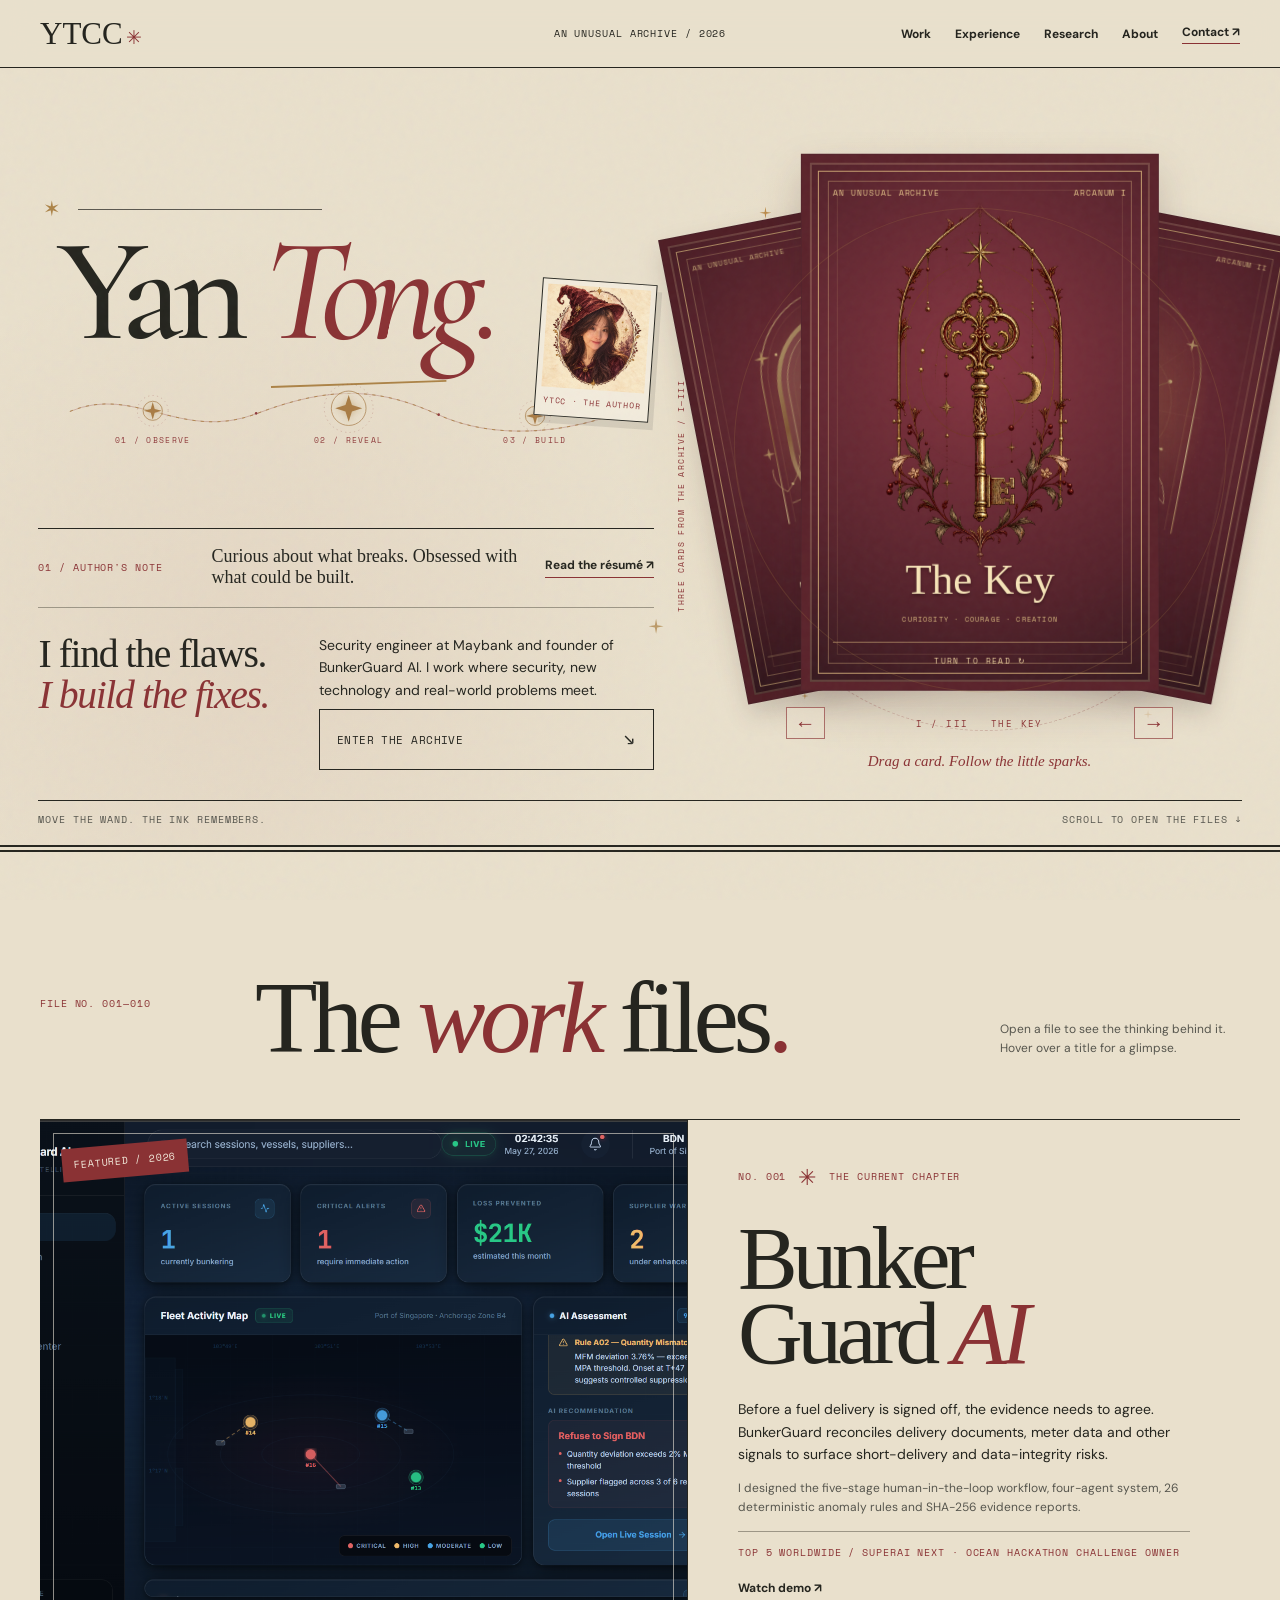
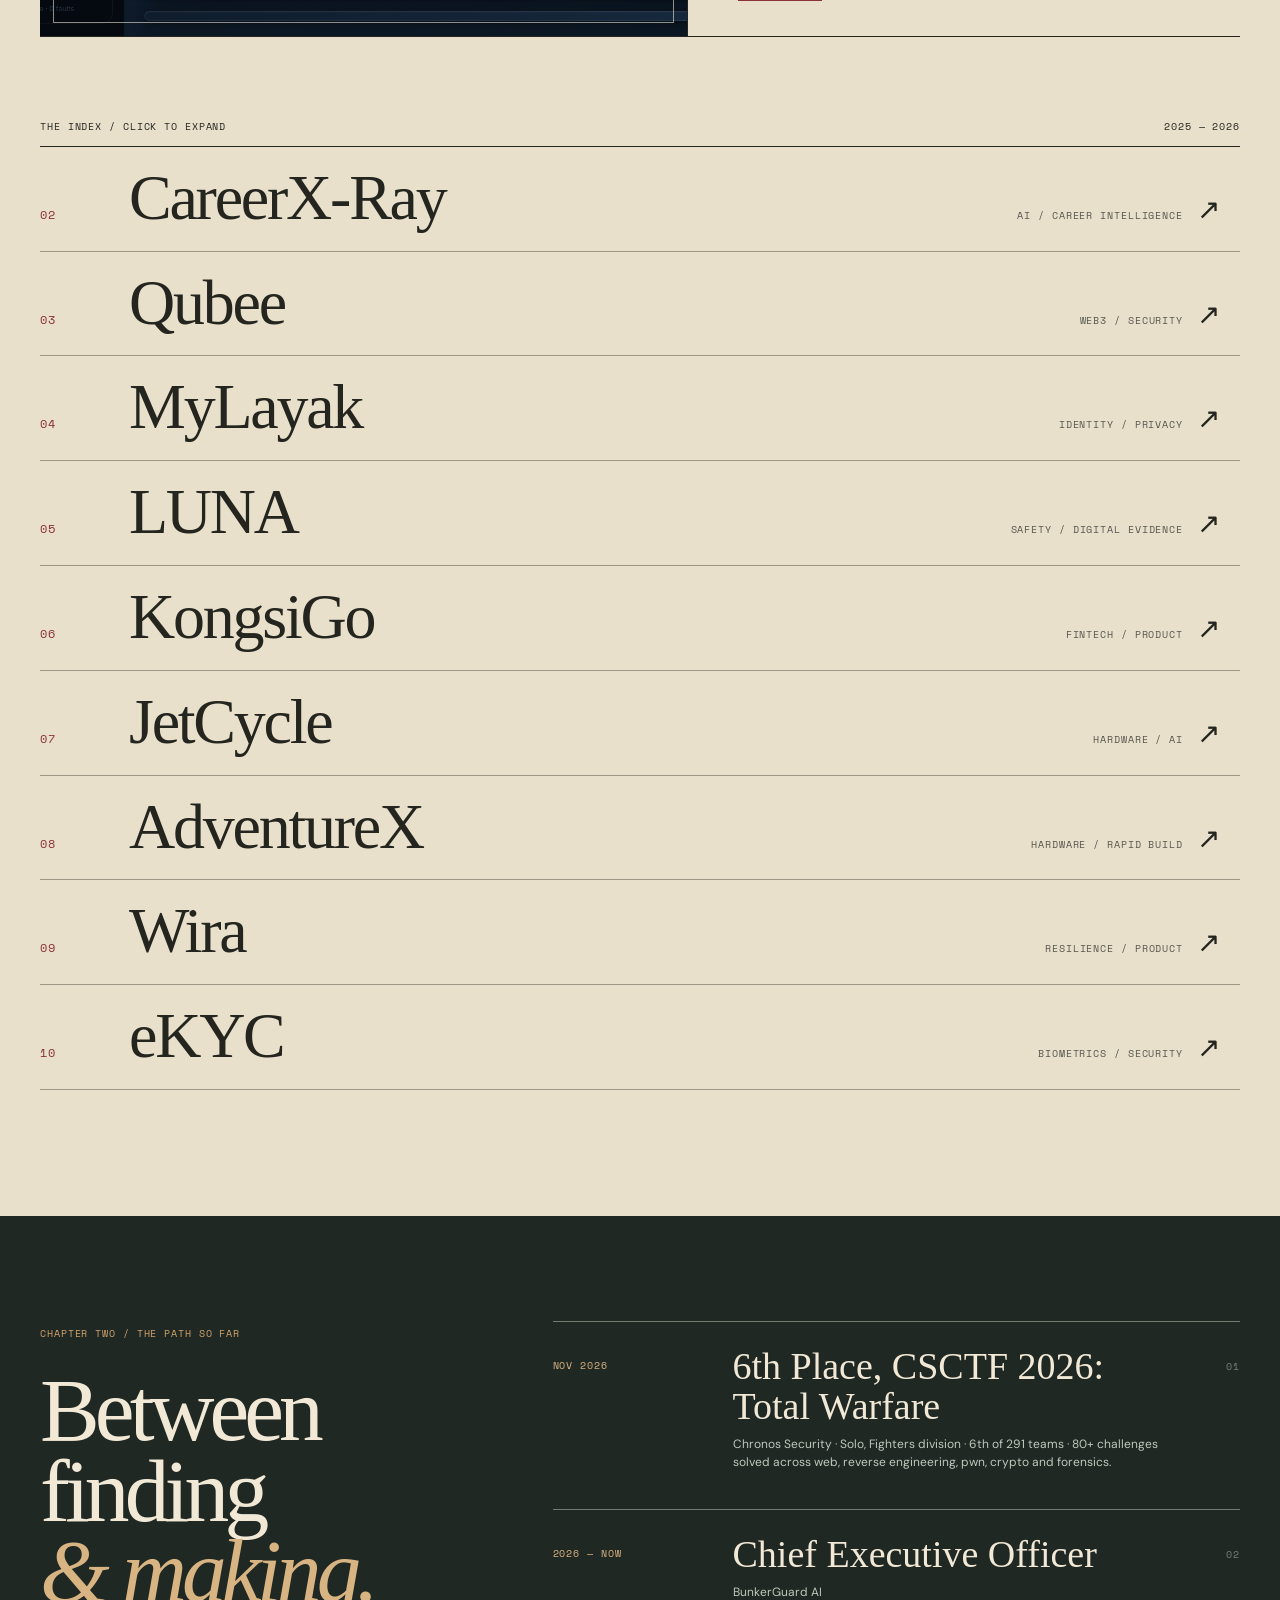
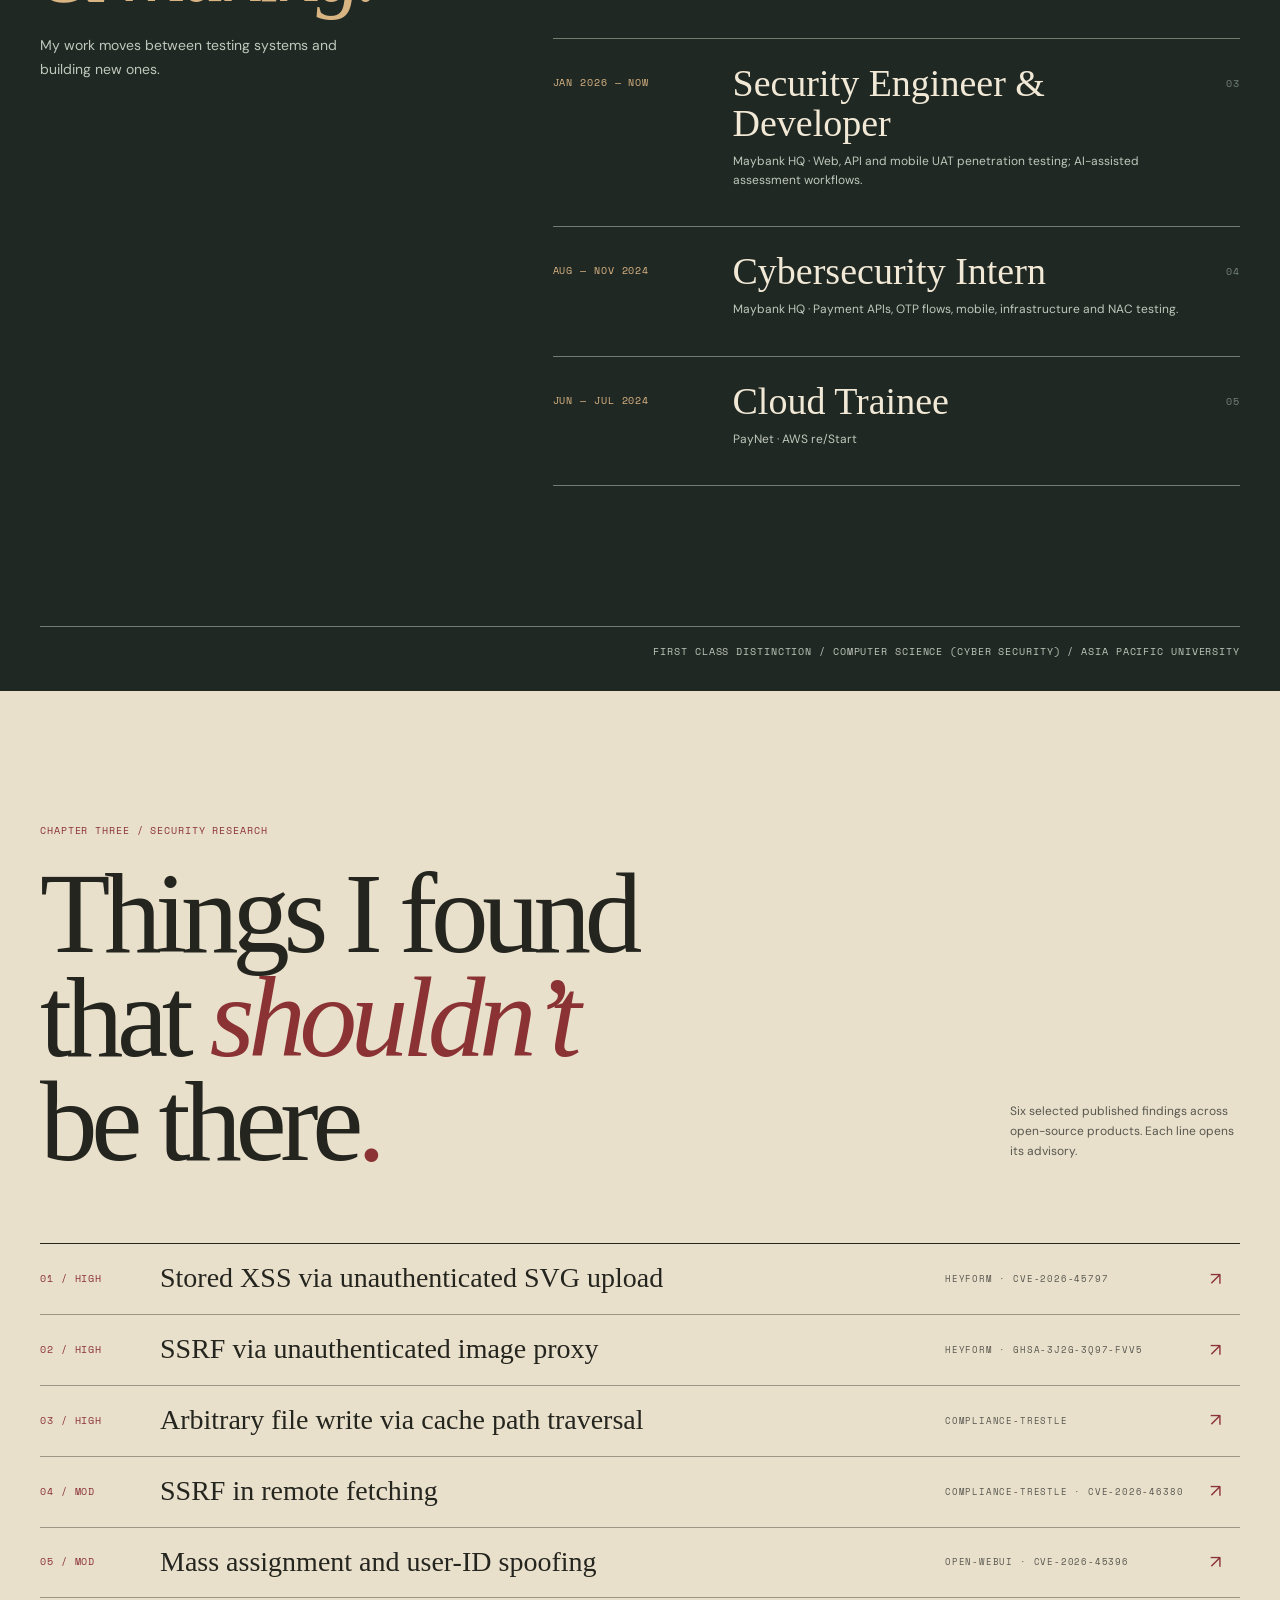
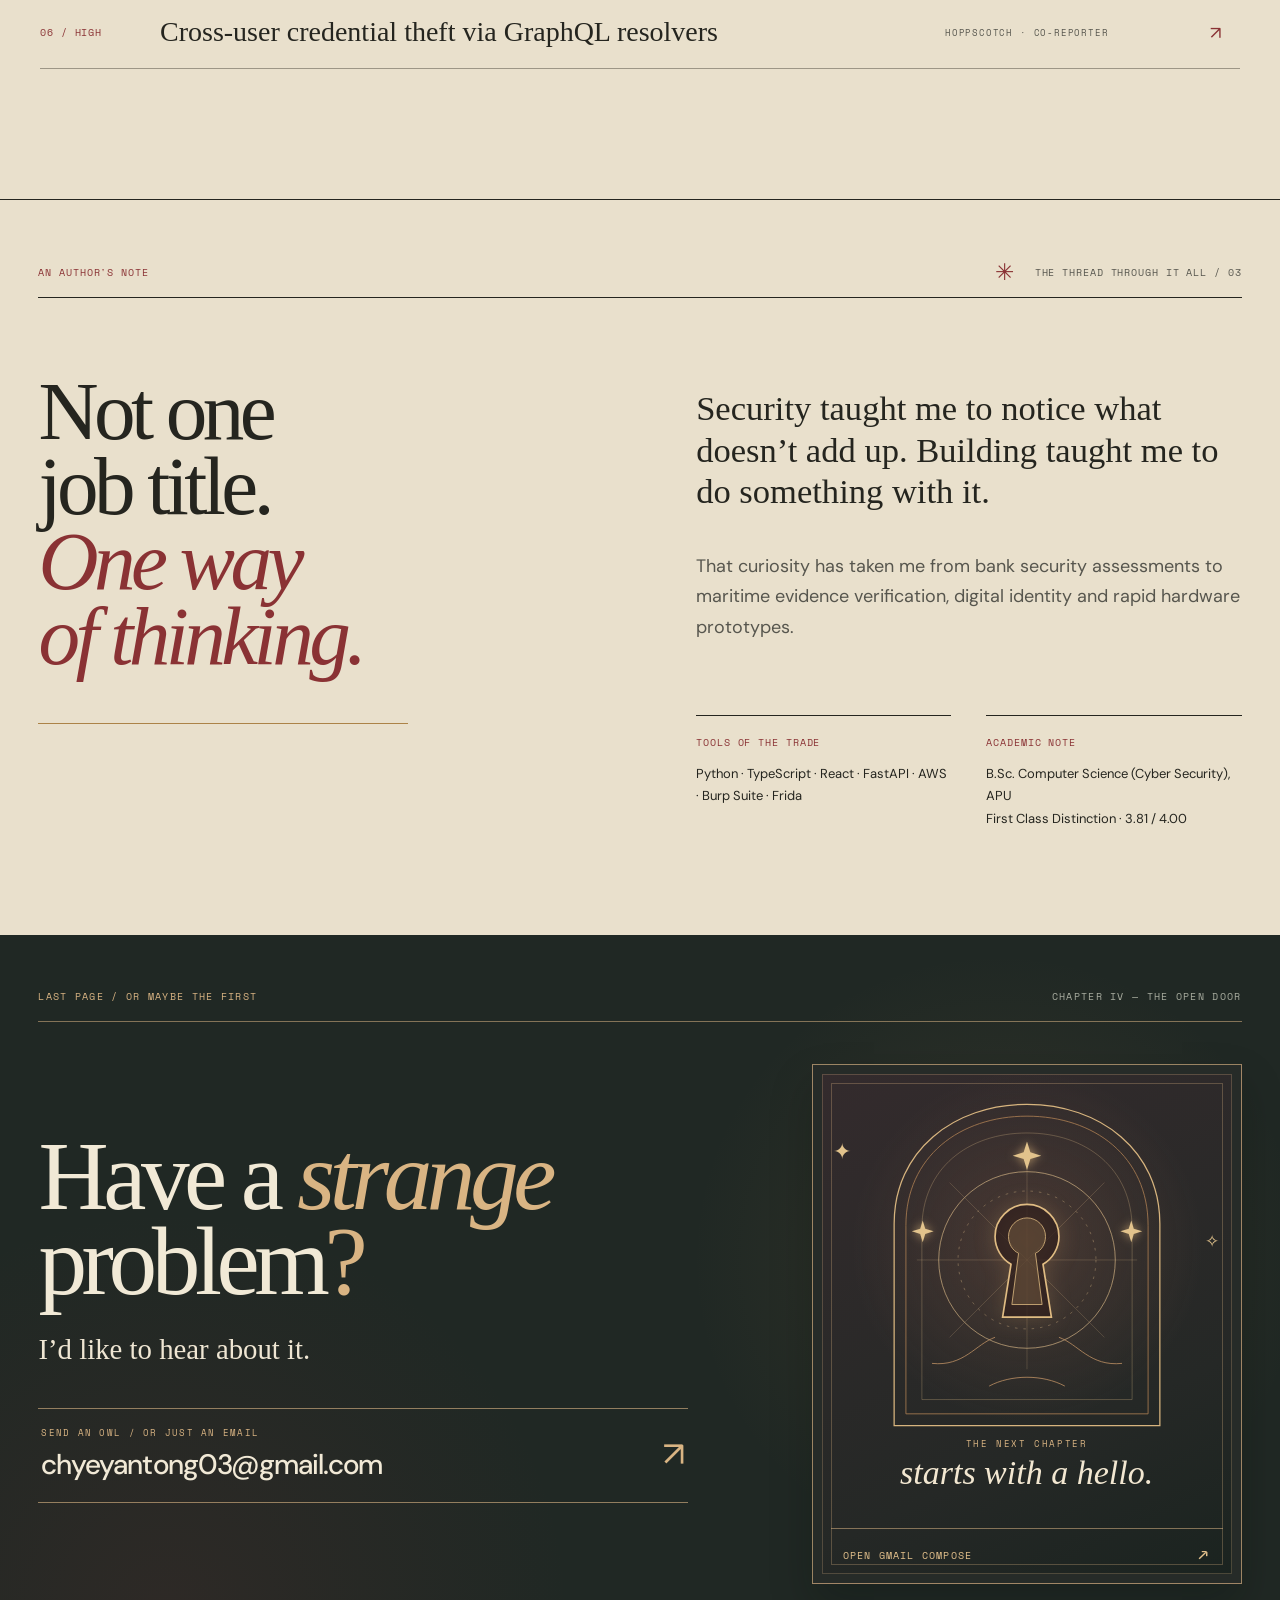
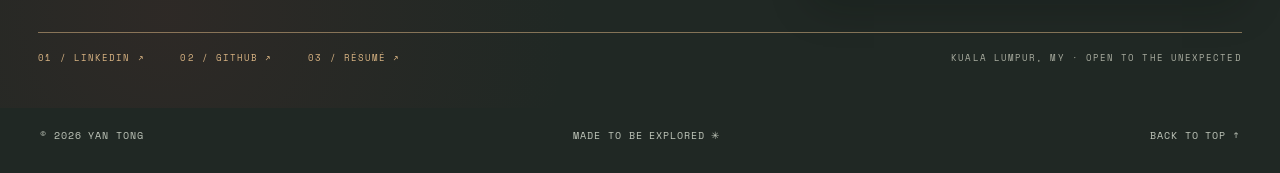
==== commit 8d6302e2: "Add CSCTF 2026 6th place to experience Co-Authored-By: Claude Opus 5.5 <noreply@anthropic.com>" ====
--- a/index.html
+++ b/index.html
@@ -155,10 +155,11 @@
     <section class="experience-section ink" id="experience" aria-labelledby="experience-title">
       <div class="experience-heading"><span>CHAPTER TWO / THE PATH SO FAR</span><h2 id="experience-title">Between finding<br><em>& making.</em></h2><p>My work moves between testing systems and building new ones.</p></div>
       <div class="experience-list">
-        <div class="job reveal"><span class="job-date">2026 — NOW</span><div><h3>Chief Executive Officer</h3><p>BunkerGuard AI</p></div><span class="job-mark">01</span></div>
-        <div class="job reveal"><span class="job-date">JAN 2026 — NOW</span><div><h3>Security Engineer & Developer</h3><p>Maybank HQ · Web, API and mobile UAT penetration testing; AI-assisted assessment workflows.</p></div><span class="job-mark">02</span></div>
-        <div class="job reveal"><span class="job-date">AUG — NOV 2024</span><div><h3>Cybersecurity Intern</h3><p>Maybank HQ · Payment APIs, OTP flows, mobile, infrastructure and NAC testing.</p></div><span class="job-mark">03</span></div>
-        <div class="job reveal"><span class="job-date">JUN — JUL 2024</span><div><h3>Cloud Trainee</h3><p>PayNet · AWS re/Start</p></div><span class="job-mark">04</span></div>
+        <div class="job reveal"><span class="job-date">NOV 2026</span><div><h3>6th Place, CSCTF 2026: Total Warfare</h3><p>Chronos Security · Solo, Fighters division · 6th of 291 teams · 80+ challenges solved across web, reverse engineering, pwn, crypto and forensics.</p></div><span class="job-mark">01</span></div>
+        <div class="job reveal"><span class="job-date">2026 — NOW</span><div><h3>Chief Executive Officer</h3><p>BunkerGuard AI</p></div><span class="job-mark">02</span></div>
+        <div class="job reveal"><span class="job-date">JAN 2026 — NOW</span><div><h3>Security Engineer & Developer</h3><p>Maybank HQ · Web, API and mobile UAT penetration testing; AI-assisted assessment workflows.</p></div><span class="job-mark">03</span></div>
+        <div class="job reveal"><span class="job-date">AUG — NOV 2024</span><div><h3>Cybersecurity Intern</h3><p>Maybank HQ · Payment APIs, OTP flows, mobile, infrastructure and NAC testing.</p></div><span class="job-mark">04</span></div>
+        <div class="job reveal"><span class="job-date">JUN — JUL 2024</span><div><h3>Cloud Trainee</h3><p>PayNet · AWS re/Start</p></div><span class="job-mark">05</span></div>
       </div>
       <div class="experience-colophon">FIRST CLASS DISTINCTION / COMPUTER SCIENCE (CYBER SECURITY) / ASIA PACIFIC UNIVERSITY</div>
     </section>
